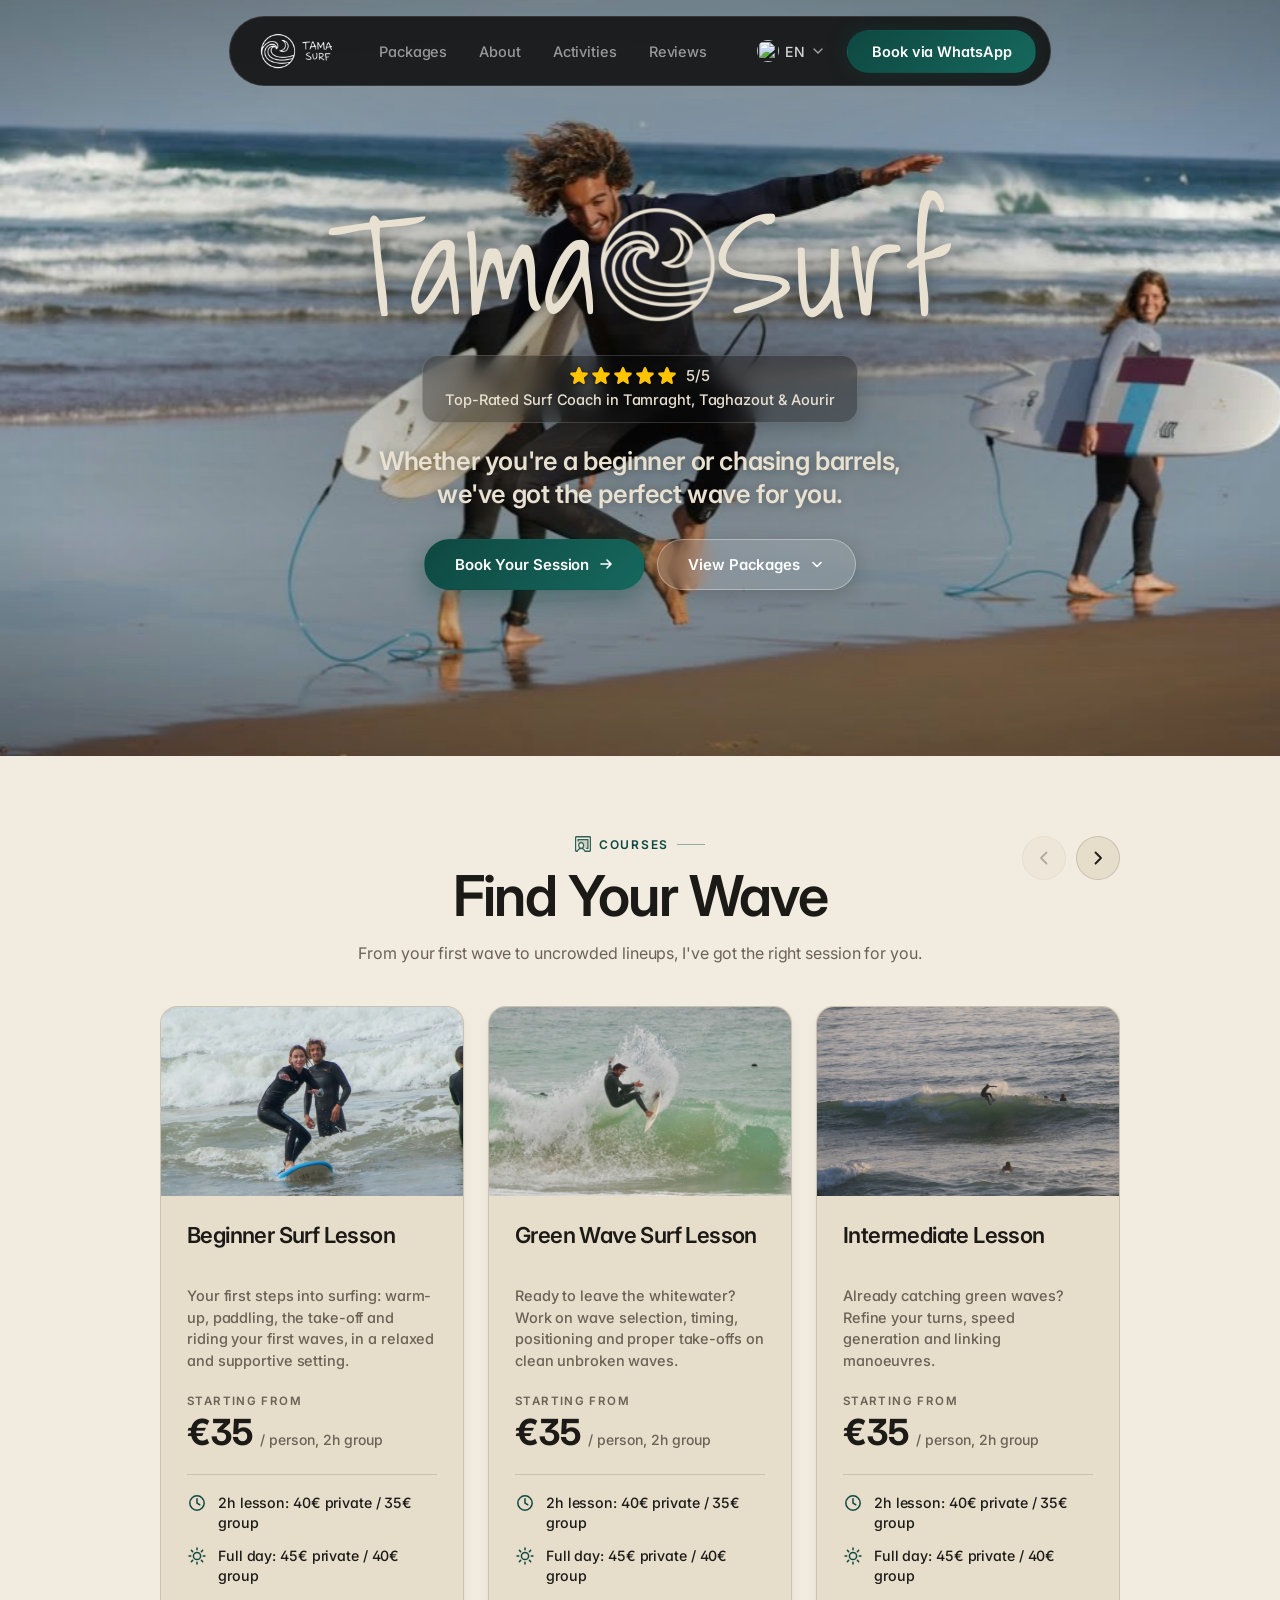
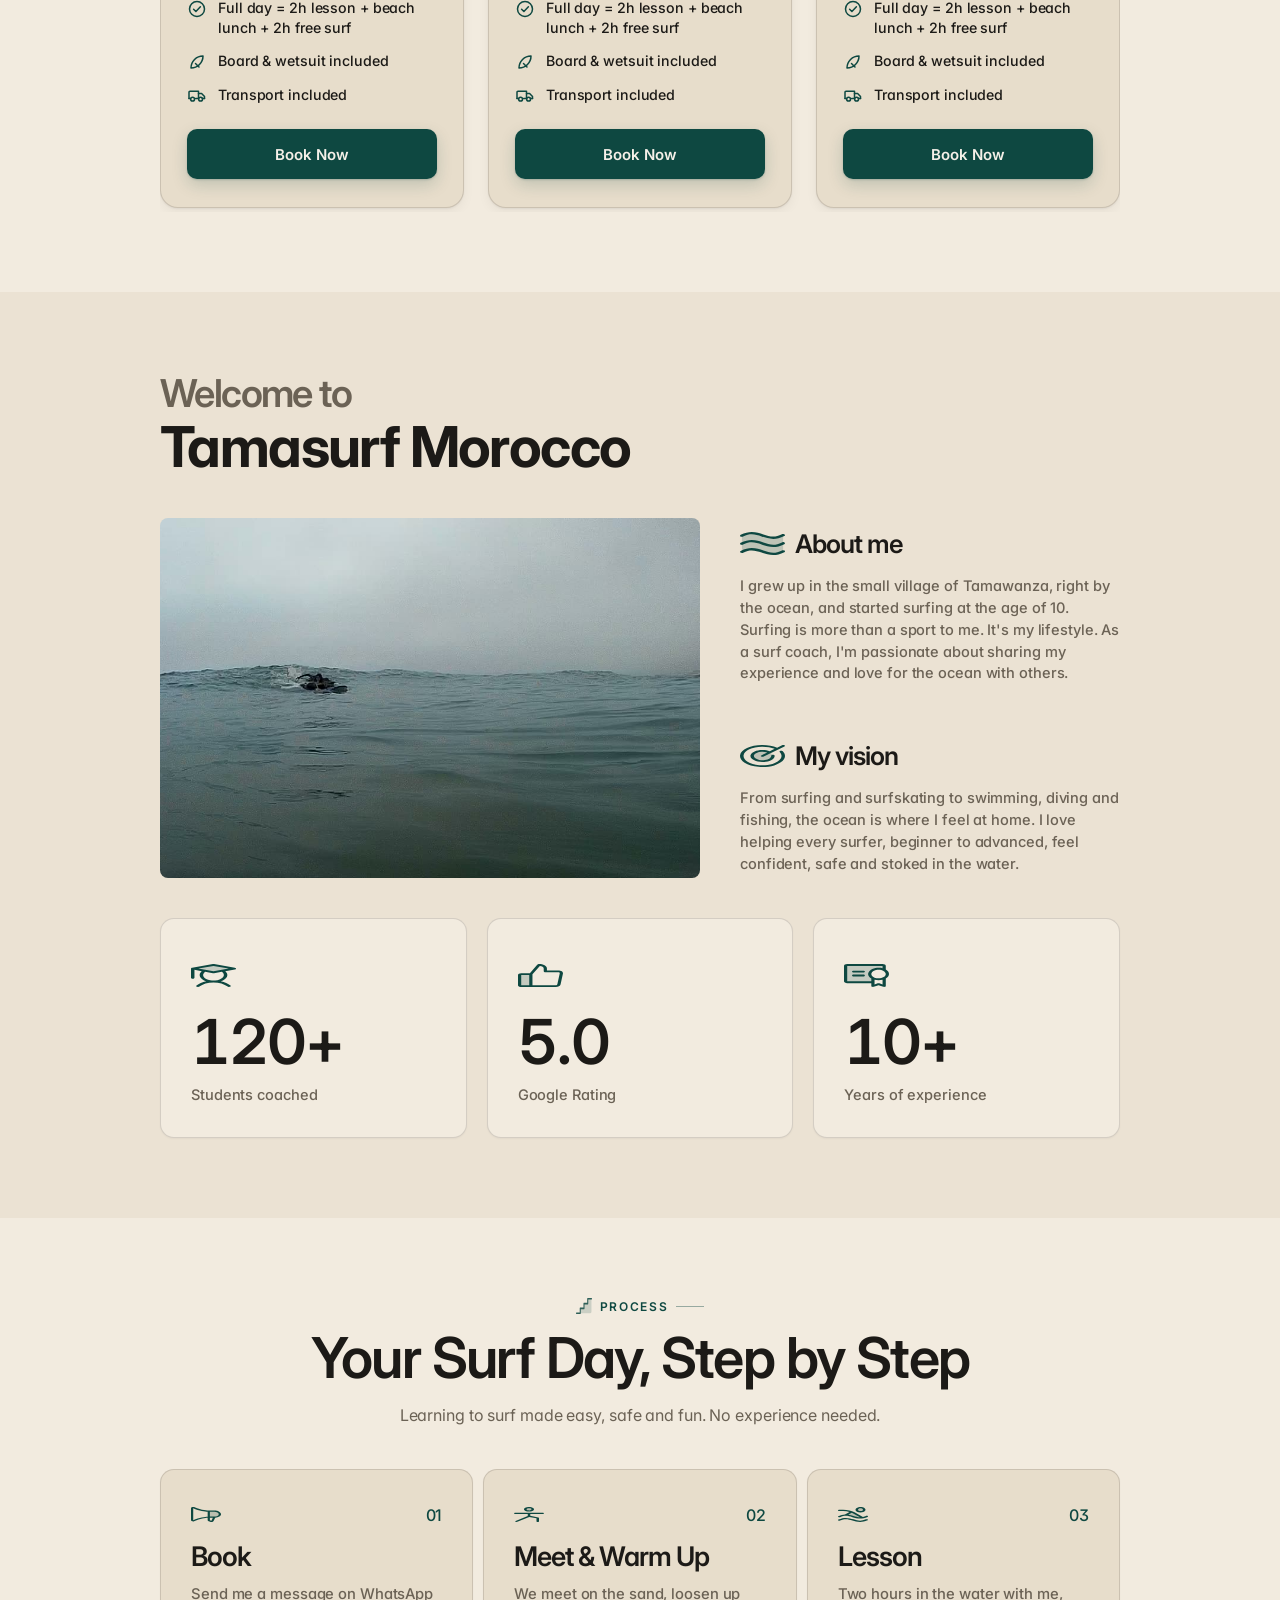
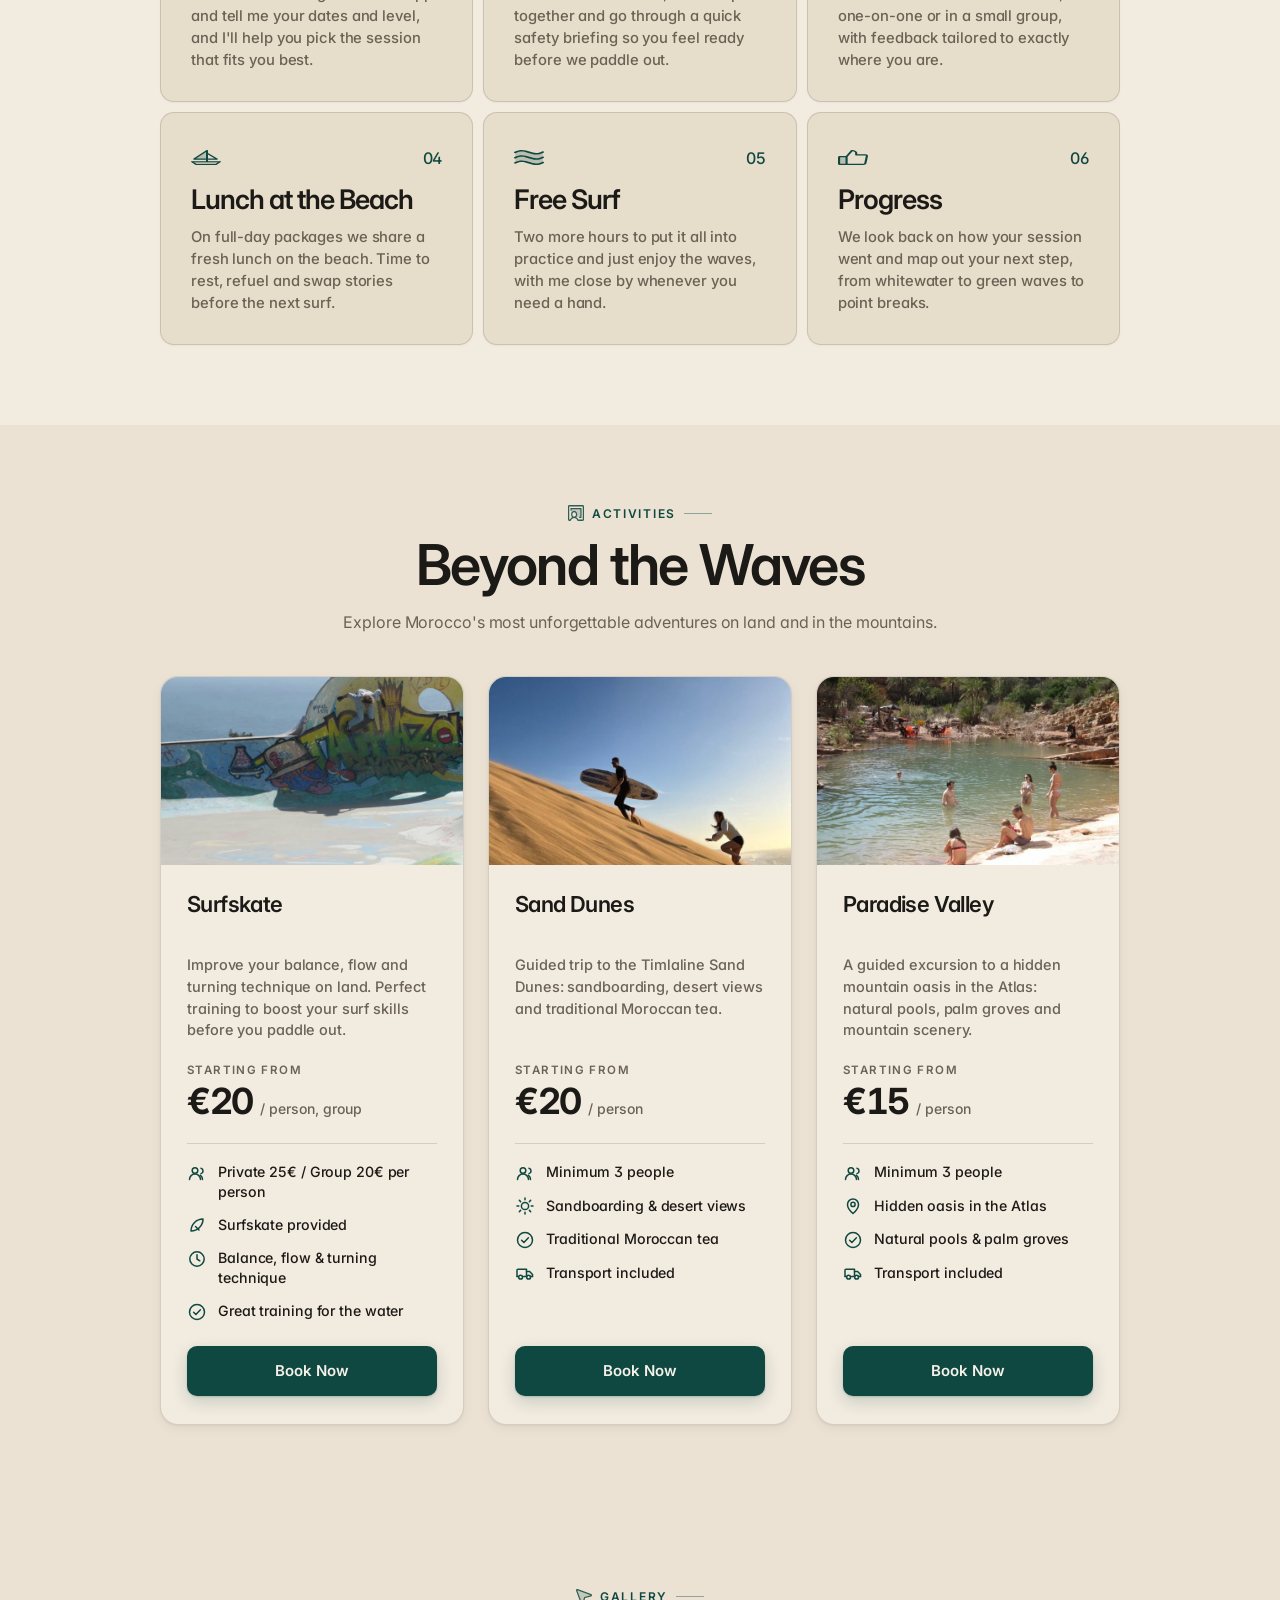
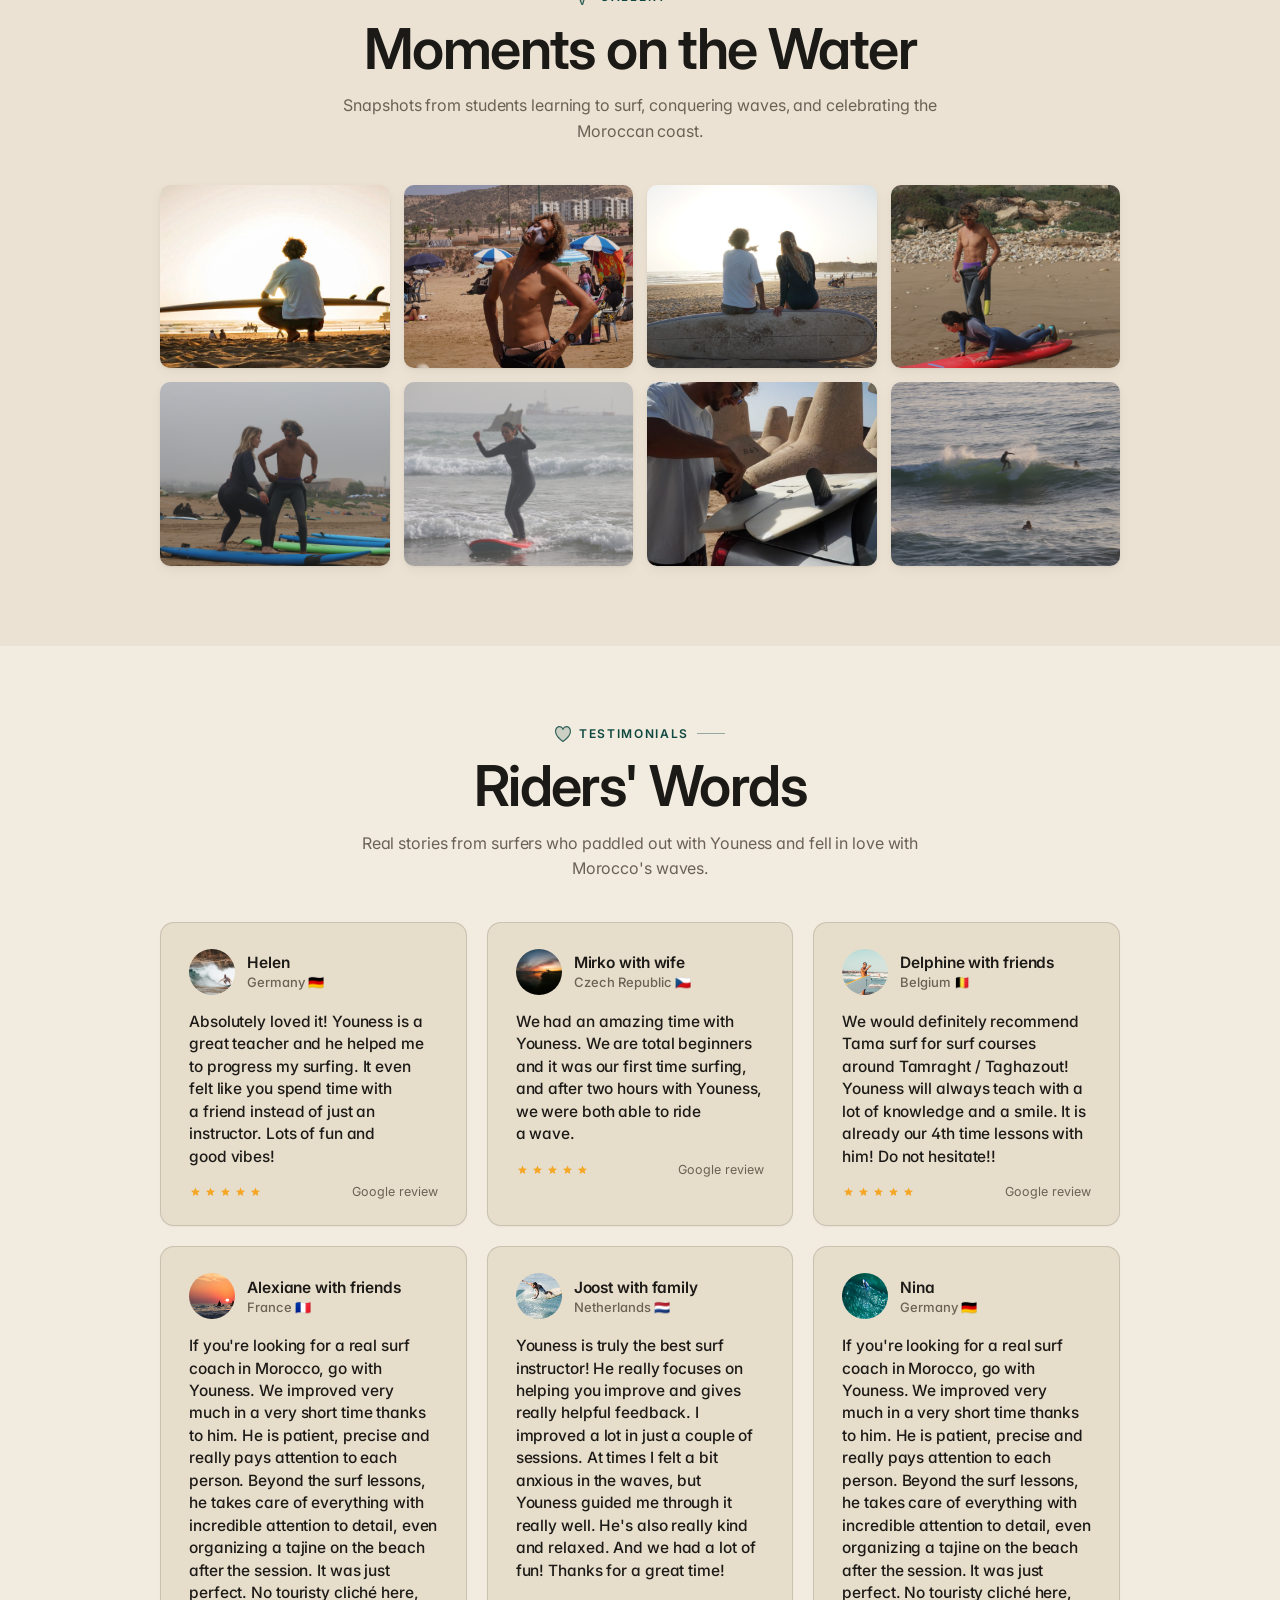
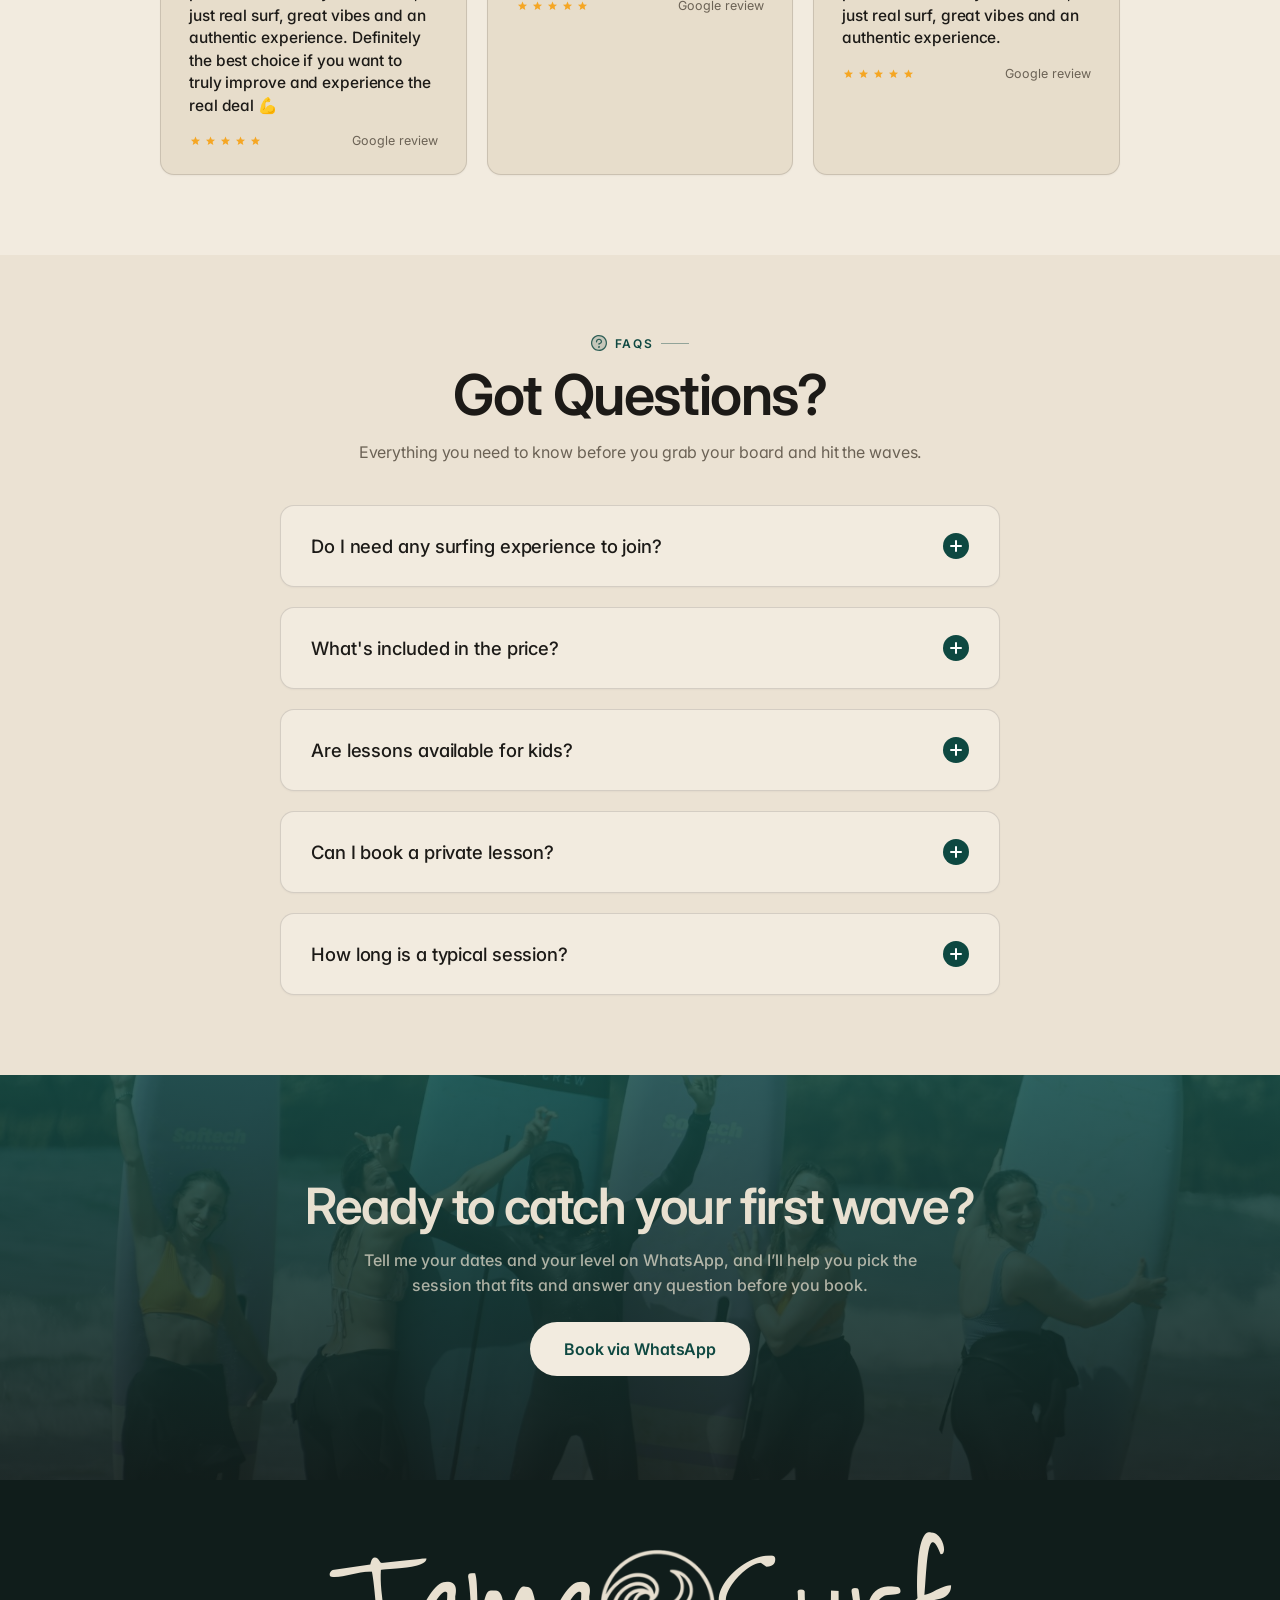
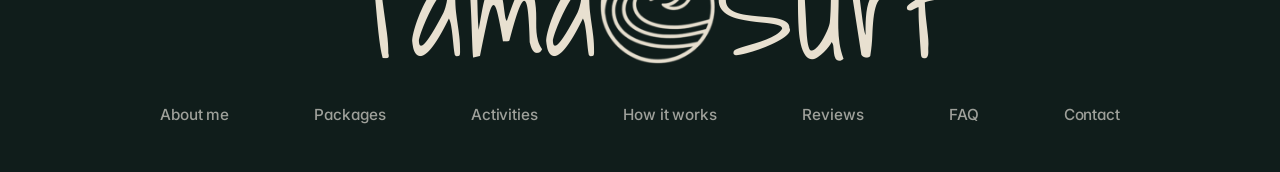
==== index.html @ 97357d62 "Update hero subtitle to cover all three surf spots Changed "Top-Rated Surf Coach in Tamraght" to "To" ====
<!DOCTYPE html>
<html lang="en">
<head>
  <meta charset="UTF-8" />
  <meta name="viewport" content="width=device-width, initial-scale=1.0" />

  <!-- ***** ACTION REQUIRED BEFORE LAUNCH *****
       Every "YOUR-DOMAIN-HERE.com" below (canonical, Open Graph, Twitter
       card, JSON-LD) is a placeholder. It previously pointed at
       tamasurfmorocco.com by mistake, taken from a reference site fetched
       early in this project for visual inspiration — that must never ship.
       Search this file for YOUR-DOMAIN-HERE and replace every instance with
       the real, live domain before this page goes public. ***** -->
  <title>Surf Lessons in Taghazout, Morocco for Beginners to Advanced | Tamasurf</title>
  <meta name="description" content="Surf lessons and coaching in Taghazout &amp; Tamraght with local coach Youness. Beginner, green wave and intermediate courses from 35&euro; with board, wetsuit and transport included. Rated 5/5." />
  <link rel="canonical" href="https://tamasurfmorocco.com/" />
  <meta name="robots" content="index, follow, max-image-preview:large" />
  <meta name="theme-color" content="#0e4841" />

  <!-- Social sharing -->
  <meta property="og:type" content="website" />
  <meta property="og:site_name" content="Tamasurf" />
  <meta property="og:locale" content="en" />
  <meta property="og:url" content="https://tamasurfmorocco.com/" />
  <meta property="og:title" content="Surf Lessons in Taghazout, Morocco | Tamasurf" />
  <meta property="og:description" content="Beginner, green wave and intermediate surf courses from 35&euro; with board, wetsuit and transport included. Rated 5/5 by surfers from around the world." />
  <meta property="og:image" content="https://tamasurfmorocco.com/assets/hero.jpg" />
  <meta property="og:image:alt" content="Surf coach and student running into the ocean at Taghazout" />
  <meta name="twitter:card" content="summary_large_image" />
  <meta name="twitter:title" content="Surf Lessons in Taghazout, Morocco | Tamasurf" />
  <meta name="twitter:description" content="Beginner to advanced surf coaching in Taghazout &amp; Tamraght. From 35&euro;, equipment and transport included." />
  <meta name="twitter:image" content="https://tamasurfmorocco.com/assets/hero.jpg" />

  <link rel="icon" href="assets/logo.png" />

  <!-- Inter for UI/body; Shadows Into Light is the Tama Surf brand face,
       taken from the existing tamasurfmorocco.com site. -->
  <link rel="preconnect" href="https://fonts.googleapis.com" />
  <link rel="preconnect" href="https://fonts.gstatic.com" crossorigin />
  <link href="https://fonts.googleapis.com/css2?family=Inter:wght@400;500;600;700;800&family=Shadows+Into+Light&display=swap" rel="stylesheet" />

  <link rel="stylesheet" href="style.css" />

  <!-- Structured data. NOTE: telephone/streetAddress deliberately omitted until the
       real business details are supplied. See the audit notes. -->
  <script type="application/ld+json">
  {
    "@context": "https://schema.org",
    "@graph": [
      {
        "@type": ["LocalBusiness", "SportsActivityLocation"],
        "@id": "https://tamasurfmorocco.com/#business",
        "name": "Tamasurf",
        "description": "Surf lessons and coaching in Taghazout and Tamraght, Morocco, for beginner to advanced surfers.",
        "url": "https://tamasurfmorocco.com/",
        "image": "https://tamasurfmorocco.com/assets/hero.jpg",
        "logo": "https://tamasurfmorocco.com/assets/logo.png",
        "priceRange": "15€-45€",
        "currenciesAccepted": "EUR, MAD",
        "areaServed": ["Taghazout", "Tamraght", "Agadir"],
        "address": {
          "@type": "PostalAddress",
          "addressLocality": "Taghazout",
          "addressRegion": "Souss-Massa",
          "addressCountry": "MA"
        },
        "aggregateRating": {
          "@type": "AggregateRating",
          "ratingValue": "5",
          "bestRating": "5",
          "reviewCount": "6"
        },
        "makesOffer": [
          { "@type": "Offer", "name": "Beginner Surf Lesson",   "price": "35", "priceCurrency": "EUR", "description": "2-hour group lesson. Private 40€. Full day 45€ private / 40€ group." },
          { "@type": "Offer", "name": "Green Wave Surf Lesson", "price": "35", "priceCurrency": "EUR", "description": "2-hour group lesson on unbroken green waves." },
          { "@type": "Offer", "name": "Intermediate Lesson",    "price": "35", "priceCurrency": "EUR", "description": "2-hour group lesson refining turns and flow." },
          { "@type": "Offer", "name": "Surf Guiding",           "price": "35", "priceCurrency": "EUR", "description": "Daily guiding to the best spot, transport included." },
          { "@type": "Offer", "name": "Surfskate",              "price": "20", "priceCurrency": "EUR", "description": "Group surfskate session, private 25€." },
          { "@type": "Offer", "name": "Timlaline Sand Dunes",   "price": "20", "priceCurrency": "EUR", "description": "Guided sandboarding trip, minimum 3 people." },
          { "@type": "Offer", "name": "Paradise Valley",        "price": "15", "priceCurrency": "EUR", "description": "Guided excursion to the Atlas mountain oasis, minimum 3 people." }
        ]
      },
      {
        "@type": "FAQPage",
        "@id": "https://tamasurfmorocco.com/#faq",
        "mainEntity": [
          { "@type": "Question", "name": "Do I need any surfing experience to join?", "acceptedAnswer": { "@type": "Answer", "text": "Not at all. Our beginner courses start from zero. We cover everything from safety and paddling to catching your first waves. All levels are welcome." } },
          { "@type": "Question", "name": "What's included in the price?", "acceptedAnswer": { "@type": "Answer", "text": "Every session includes your board, wetsuit, and expert coaching. Group sessions also include transport to the best spot of the day." } },
          { "@type": "Question", "name": "Are lessons available for kids?", "acceptedAnswer": { "@type": "Answer", "text": "Yes. We offer dedicated kids' and teens' sessions with smaller groups, softer boards and extra supervision in safe, gentle conditions." } },
          { "@type": "Question", "name": "Can I book a private lesson?", "acceptedAnswer": { "@type": "Answer", "text": "Absolutely. Private lessons give you one-on-one coaching tailored to your goals and pace. Just message us on WhatsApp to arrange a time." } },
          { "@type": "Question", "name": "How long is a typical session?", "acceptedAnswer": { "@type": "Answer", "text": "A standard session runs about 2 hours in the water, plus warm-up and a safety briefing. Full-day packages include a lunch break on the beach." } }
        ]
      }
    ]
  }
  </script>

</head>
<body>

  <!-- ====================== NAV ====================== -->
  <header class="nav" id="nav">
    <div class="nav__inner">
      <a href="#" class="nav__brand" aria-label="Tamasurf home">
        <img src="assets/logo.png" alt="Tamasurf" class="nav__logo" width="260" height="146" />
      </a>

      <nav class="nav__links" aria-label="Primary">
        <a href="#courses"      class="nav__link" data-i18n="nav_packages">Packages</a>
        <a href="#about"        class="nav__link" data-i18n="nav_about">About</a>
        <a href="#activities"   class="nav__link" data-i18n="nav_activities">Activities</a>
        <a href="#testimonials" class="nav__link" data-i18n="nav_reviews">Reviews</a>
      </nav>

      <div class="nav__right">
        <!-- Language Switcher -->
        <div class="lang-switcher" id="langSwitcher">
          <button class="lang-btn" type="button" aria-haspopup="listbox" aria-expanded="false">
            <span class="lang-flag"><img id="activeFlagImg" src="https://flagcdn.com/w40/gb.png" alt="" width="40" height="30" class="flag-img" /></span>
            <span class="lang-code" id="activeLangCode">EN</span>
            <span class="lang-chevron">
              <svg width="14" height="14" viewBox="0 0 14 14" fill="none"><path d="M3 5l4 4 4-4" stroke="currentColor" stroke-width="1.4" stroke-linecap="round"/></svg>
            </span>
          </button>
          <div class="lang-dropdown" role="listbox">
            <div class="lang-option active" data-lang="en" data-flag="gb" data-code="EN" role="option">
              <span class="lang-opt-flag"><img src="https://flagcdn.com/w40/gb.png" alt="" width="40" height="30" loading="lazy" class="flag-img" /></span>
              <span class="lang-opt-code">English</span>
            </div>
            <div class="lang-divider"></div>
            <div class="lang-option" data-lang="fr" data-flag="fr" data-code="FR" role="option">
              <span class="lang-opt-flag"><img src="https://flagcdn.com/w40/fr.png" alt="" width="40" height="30" loading="lazy" class="flag-img" /></span>
              <span class="lang-opt-code">Français</span>
            </div>
            <div class="lang-divider"></div>
            <div class="lang-option" data-lang="es" data-flag="es" data-code="ES" role="option">
              <span class="lang-opt-flag"><img src="https://flagcdn.com/w40/es.png" alt="" width="40" height="30" loading="lazy" class="flag-img" /></span>
              <span class="lang-opt-code">Español</span>
            </div>
            <div class="lang-divider"></div>
            <div class="lang-option" data-lang="de" data-flag="de" data-code="DE" role="option">
              <span class="lang-opt-flag"><img src="https://flagcdn.com/w40/de.png" alt="" width="40" height="30" loading="lazy" class="flag-img" /></span>
              <span class="lang-opt-code">Deutsch</span>
            </div>
          </div>
        </div>

        <!-- Hamburger (mobile only) -->
        <button class="hamburger-btn" id="hamburgerBtn" aria-label="Open menu" aria-expanded="false">
          <span class="hamburger-bar"></span>
          <span class="hamburger-bar"></span>
          <span class="hamburger-bar"></span>
        </button>

        <a href="https://wa.me/212653021167" class="nav__cta" target="_blank" rel="noopener"
           data-i18n="nav_book">
          Book via WhatsApp
        </a>
      </div>
    </div>
  </header>

  <!-- Mobile menu -->
  <div class="mobile-menu-overlay" id="mobileMenuOverlay"></div>
  <div class="mobile-menu" id="mobileMenu" role="dialog" aria-label="Navigation">
    <div class="mobile-menu__top">
      <img src="assets/logo.png" alt="Tamasurf" class="mobile-menu__logo" width="260" height="146" />
      <button class="mobile-menu__close" id="mobileMenuClose" aria-label="Close menu">&#x2715;</button>
    </div>
    <nav class="mobile-menu__links" aria-label="Mobile">
      <a href="#courses"    class="mobile-menu__link" data-i18n="nav_packages">Packages</a>
      <a href="#about"      class="mobile-menu__link" data-i18n="nav_about">About</a>
      <a href="#activities" class="mobile-menu__link" data-i18n="nav_activities">Activities</a>
      <a href="#testimonials" class="mobile-menu__link" data-i18n="nav_reviews">Reviews</a>
    </nav>
    <a href="https://wa.me/212653021167" class="mobile-menu__cta" target="_blank" rel="noopener"
       data-i18n="nav_book">Book via WhatsApp</a>
  </div>

  <main>

  <!-- ====================== HERO ====================== -->
  <section class="hero" id="hero">
    <div class="hero__bg" aria-hidden="true">
      <img src="assets/hero.jpg" alt="Surf coach Youness running into the Atlantic with a student at Taghazout" class="hero__img" fetchpriority="high" width="1024" height="577" />
    </div>

    <div class="hero__content">
      <h1 class="hero__title">
        <span class="hero__word">Tama</span>
        <span class="hero__wave" aria-hidden="true"></span>
        <span class="hero__word">Surf</span>
        <span class="sr-only" data-i18n="hero_sr">: Surf Lessons &amp; Coaching in Taghazout, Morocco</span>
      </h1>

      <div class="hero__badge">
        <div class="hero__reviews">
          <div class="hero__stars" aria-label="Rated 5 out of 5">
            <span class="star"></span><span class="star"></span><span class="star"></span><span class="star"></span><span class="star"></span>
          </div>
          <span class="hero__rating">5/5</span>
        </div>
        <p class="hero__sub" data-i18n="hero_sub">Top-Rated Surf Coach in Tamraght, Taghazout &amp; Aourir</p>
      </div>

      <div class="hero__body">
        <p class="hero__tagline">
          <span data-i18n="hero_tagline_1">Whether you're a beginner or chasing barrels,</span><br />
          <span data-i18n="hero_tagline_2">we've got the perfect wave for you.</span>
        </p>

        <div class="hero__actions">
          <a href="https://wa.me/212653021167" class="hero__cta" target="_blank" rel="noopener"
             data-i18n="hero_cta_book">
            <span>Book Your Session</span>
            <svg width="16" height="16" viewBox="0 0 16 16" fill="none" aria-hidden="true">
              <path d="M3 8h9M9 4l4 4-4 4" stroke="currentColor" stroke-width="1.6" stroke-linecap="round" stroke-linejoin="round"/>
            </svg>
          </a>
          <a href="#courses" class="hero__cta hero__cta--ghost"
             data-i18n="hero_cta_packages">
            <span>View Packages</span>
            <svg width="16" height="16" viewBox="0 0 16 16" fill="none" aria-hidden="true">
              <path d="M4 6.5 8 10.5l4-4" stroke="currentColor" stroke-width="1.6" stroke-linecap="round" stroke-linejoin="round"/>
            </svg>
          </a>
        </div>
      </div>
    </div>

  </section>

  <!-- ====================== COURSES ====================== -->
  <section class="courses" id="courses">
    <div class="courses__inner">
      <div class="section-head">
        <span class="eyebrow"><img src="assets/ic-courses.svg" alt="" /><span data-i18n="courses_eyebrow">Courses</span></span>
        <h2 class="section-title" data-i18n="courses_title">Find Your Wave</h2>
        <p class="section-sub" data-i18n="courses_sub">From your first wave to uncrowded lineups, I've got the right session for you.</p>
      </div>

      <div class="pkg__carousel">
        <div class="pkg__nav">
          <button class="pkg__arrow" type="button" data-pkg-prev aria-label="Previous packages" aria-controls="pkgTrack"><svg viewBox="0 0 20 20" fill="none" stroke="currentColor" stroke-width="1.8" stroke-linecap="round" stroke-linejoin="round" aria-hidden="true"><path d="M12.5 4.5 7 10l5.5 5.5"/></svg></button>
          <button class="pkg__arrow" type="button" data-pkg-next aria-label="Next packages" aria-controls="pkgTrack"><svg viewBox="0 0 20 20" fill="none" stroke="currentColor" stroke-width="1.8" stroke-linecap="round" stroke-linejoin="round" aria-hidden="true"><path d="M7.5 4.5 13 10l-5.5 5.5"/></svg></button>
        </div>
        <div class="pkg__track" id="pkgTrack" data-pkg-track tabindex="0" role="group" aria-label="Surf packages">
        <article class="pkg">
          <div class="pkg__media"><img src="assets/course-1.jpg" alt="Beginner surf lesson in Taghazout" loading="lazy" width="800" height="910" /></div>
          <div class="pkg__body">
            <h3 class="pkg__title" data-i18n="pkg1_title">Beginner Surf Lesson</h3>
            <p class="pkg__desc" data-i18n="pkg1_desc">Your first steps into surfing: warm-up, paddling, the take-off and riding your first waves, in a relaxed and supportive setting.</p>
            <p class="pkg__from" data-i18n="lbl_from">Starting from</p>
            <p class="pkg__price"><span class="pkg__amount">&euro;35</span><span class="pkg__unit" data-i18n="unit_person_2h_group">/ person, 2h group</span></p>
            <ul class="pkg__feats">
            <li class="pkg__feat"><svg class="pkg__ico" viewBox="0 0 20 20" fill="none" stroke="currentColor" stroke-width="1.5" stroke-linecap="round" stroke-linejoin="round" aria-hidden="true"><circle cx="10" cy="10" r="7.2"/><path d="M10 5.8V10l2.8 1.8"/></svg><span data-i18n="feat_2h_lesson">2h lesson: 40&euro; private / 35&euro; group</span></li>
            <li class="pkg__feat"><svg class="pkg__ico" viewBox="0 0 20 20" fill="none" stroke="currentColor" stroke-width="1.5" stroke-linecap="round" stroke-linejoin="round" aria-hidden="true"><circle cx="10" cy="10" r="3.6"/><path d="M10 2v1.8M10 16.2V18M2 10h1.8M16.2 10H18M4.3 4.3l1.3 1.3M14.4 14.4l1.3 1.3M15.7 4.3l-1.3 1.3M5.6 14.4l-1.3 1.3"/></svg><span data-i18n="feat_full_day">Full day: 45&euro; private / 40&euro; group</span></li>
            <li class="pkg__feat"><svg class="pkg__ico" viewBox="0 0 20 20" fill="none" stroke="currentColor" stroke-width="1.5" stroke-linecap="round" stroke-linejoin="round" aria-hidden="true"><circle cx="10" cy="10" r="7.5"/><path d="m6.6 10.2 2.3 2.3 4.5-4.7"/></svg><span data-i18n="feat_full_day_breakdown">Full day = 2h lesson + beach lunch + 2h free surf</span></li>
            <li class="pkg__feat"><svg class="pkg__ico" viewBox="0 0 20 20" fill="none" stroke="currentColor" stroke-width="1.5" stroke-linecap="round" stroke-linejoin="round" aria-hidden="true"><path d="M4 16c0-6.6 5.4-12 12-12 0 6.6-5.4 12-12 12Z"/><path d="M8.5 11.5 12 15"/></svg><span data-i18n="feat_board_wetsuit">Board &amp; wetsuit included</span></li>
            <li class="pkg__feat"><svg class="pkg__ico" viewBox="0 0 20 20" fill="none" stroke="currentColor" stroke-width="1.5" stroke-linecap="round" stroke-linejoin="round" aria-hidden="true"><path d="M2 13.5V7.2a1 1 0 0 1 1-1h8.5v7.3"/><path d="M11.5 8.4h3.1l2.9 3v2.1"/><path d="M2 13.5h1.4M8.6 13.5h2.6M15.4 13.5h2.1"/><circle cx="5.6" cy="14.2" r="1.9"/><circle cx="13.6" cy="14.2" r="1.9"/></svg><span data-i18n="feat_transport">Transport included</span></li>
            </ul>
            <a href="https://wa.me/212653021167" class="pkg__cta" target="_blank" rel="noopener" data-i18n="btn_book_now">Book Now</a>
          </div>
        </article>

        <article class="pkg">
          <div class="pkg__media"><img src="assets/course-2.jpg" alt="Surfer riding a green wave" loading="lazy" width="900" height="600" /></div>
          <div class="pkg__body">
            <h3 class="pkg__title" data-i18n="pkg2_title">Green Wave Surf Lesson</h3>
            <p class="pkg__desc" data-i18n="pkg2_desc">Ready to leave the whitewater? Work on wave selection, timing, positioning and proper take-offs on clean unbroken waves.</p>
            <p class="pkg__from" data-i18n="lbl_from">Starting from</p>
            <p class="pkg__price"><span class="pkg__amount">&euro;35</span><span class="pkg__unit" data-i18n="unit_person_2h_group">/ person, 2h group</span></p>
            <ul class="pkg__feats">
            <li class="pkg__feat"><svg class="pkg__ico" viewBox="0 0 20 20" fill="none" stroke="currentColor" stroke-width="1.5" stroke-linecap="round" stroke-linejoin="round" aria-hidden="true"><circle cx="10" cy="10" r="7.2"/><path d="M10 5.8V10l2.8 1.8"/></svg><span data-i18n="feat_2h_lesson">2h lesson: 40&euro; private / 35&euro; group</span></li>
            <li class="pkg__feat"><svg class="pkg__ico" viewBox="0 0 20 20" fill="none" stroke="currentColor" stroke-width="1.5" stroke-linecap="round" stroke-linejoin="round" aria-hidden="true"><circle cx="10" cy="10" r="3.6"/><path d="M10 2v1.8M10 16.2V18M2 10h1.8M16.2 10H18M4.3 4.3l1.3 1.3M14.4 14.4l1.3 1.3M15.7 4.3l-1.3 1.3M5.6 14.4l-1.3 1.3"/></svg><span data-i18n="feat_full_day">Full day: 45&euro; private / 40&euro; group</span></li>
            <li class="pkg__feat"><svg class="pkg__ico" viewBox="0 0 20 20" fill="none" stroke="currentColor" stroke-width="1.5" stroke-linecap="round" stroke-linejoin="round" aria-hidden="true"><circle cx="10" cy="10" r="7.5"/><path d="m6.6 10.2 2.3 2.3 4.5-4.7"/></svg><span data-i18n="feat_full_day_breakdown">Full day = 2h lesson + beach lunch + 2h free surf</span></li>
            <li class="pkg__feat"><svg class="pkg__ico" viewBox="0 0 20 20" fill="none" stroke="currentColor" stroke-width="1.5" stroke-linecap="round" stroke-linejoin="round" aria-hidden="true"><path d="M4 16c0-6.6 5.4-12 12-12 0 6.6-5.4 12-12 12Z"/><path d="M8.5 11.5 12 15"/></svg><span data-i18n="feat_board_wetsuit">Board &amp; wetsuit included</span></li>
            <li class="pkg__feat"><svg class="pkg__ico" viewBox="0 0 20 20" fill="none" stroke="currentColor" stroke-width="1.5" stroke-linecap="round" stroke-linejoin="round" aria-hidden="true"><path d="M2 13.5V7.2a1 1 0 0 1 1-1h8.5v7.3"/><path d="M11.5 8.4h3.1l2.9 3v2.1"/><path d="M2 13.5h1.4M8.6 13.5h2.6M15.4 13.5h2.1"/><circle cx="5.6" cy="14.2" r="1.9"/><circle cx="13.6" cy="14.2" r="1.9"/></svg><span data-i18n="feat_transport">Transport included</span></li>
            </ul>
            <a href="https://wa.me/212653021167" class="pkg__cta" target="_blank" rel="noopener" data-i18n="btn_book_now">Book Now</a>
          </div>
        </article>

        <article class="pkg">
          <div class="pkg__media"><img src="assets/course-3.jpg" alt="Intermediate surfer with a board" loading="lazy" width="900" height="600" /></div>
          <div class="pkg__body">
            <h3 class="pkg__title" data-i18n="pkg3_title">Intermediate Lesson</h3>
            <p class="pkg__desc" data-i18n="pkg3_desc">Already catching green waves? Refine your turns, speed generation and linking manoeuvres.</p>
            <p class="pkg__from" data-i18n="lbl_from">Starting from</p>
            <p class="pkg__price"><span class="pkg__amount">&euro;35</span><span class="pkg__unit" data-i18n="unit_person_2h_group">/ person, 2h group</span></p>
            <ul class="pkg__feats">
            <li class="pkg__feat"><svg class="pkg__ico" viewBox="0 0 20 20" fill="none" stroke="currentColor" stroke-width="1.5" stroke-linecap="round" stroke-linejoin="round" aria-hidden="true"><circle cx="10" cy="10" r="7.2"/><path d="M10 5.8V10l2.8 1.8"/></svg><span data-i18n="feat_2h_lesson">2h lesson: 40&euro; private / 35&euro; group</span></li>
            <li class="pkg__feat"><svg class="pkg__ico" viewBox="0 0 20 20" fill="none" stroke="currentColor" stroke-width="1.5" stroke-linecap="round" stroke-linejoin="round" aria-hidden="true"><circle cx="10" cy="10" r="3.6"/><path d="M10 2v1.8M10 16.2V18M2 10h1.8M16.2 10H18M4.3 4.3l1.3 1.3M14.4 14.4l1.3 1.3M15.7 4.3l-1.3 1.3M5.6 14.4l-1.3 1.3"/></svg><span data-i18n="feat_full_day">Full day: 45&euro; private / 40&euro; group</span></li>
            <li class="pkg__feat"><svg class="pkg__ico" viewBox="0 0 20 20" fill="none" stroke="currentColor" stroke-width="1.5" stroke-linecap="round" stroke-linejoin="round" aria-hidden="true"><circle cx="10" cy="10" r="7.5"/><path d="m6.6 10.2 2.3 2.3 4.5-4.7"/></svg><span data-i18n="feat_full_day_breakdown">Full day = 2h lesson + beach lunch + 2h free surf</span></li>
            <li class="pkg__feat"><svg class="pkg__ico" viewBox="0 0 20 20" fill="none" stroke="currentColor" stroke-width="1.5" stroke-linecap="round" stroke-linejoin="round" aria-hidden="true"><path d="M4 16c0-6.6 5.4-12 12-12 0 6.6-5.4 12-12 12Z"/><path d="M8.5 11.5 12 15"/></svg><span data-i18n="feat_board_wetsuit">Board &amp; wetsuit included</span></li>
            <li class="pkg__feat"><svg class="pkg__ico" viewBox="0 0 20 20" fill="none" stroke="currentColor" stroke-width="1.5" stroke-linecap="round" stroke-linejoin="round" aria-hidden="true"><path d="M2 13.5V7.2a1 1 0 0 1 1-1h8.5v7.3"/><path d="M11.5 8.4h3.1l2.9 3v2.1"/><path d="M2 13.5h1.4M8.6 13.5h2.6M15.4 13.5h2.1"/><circle cx="5.6" cy="14.2" r="1.9"/><circle cx="13.6" cy="14.2" r="1.9"/></svg><span data-i18n="feat_transport">Transport included</span></li>
            </ul>
            <a href="https://wa.me/212653021167" class="pkg__cta" target="_blank" rel="noopener" data-i18n="btn_book_now">Book Now</a>
          </div>
        </article>

        <article class="pkg">
          <div class="pkg__media"><img src="assets/course-4.jpg" alt="Surfers walking to the water" loading="lazy" width="800" height="534" /></div>
          <div class="pkg__body">
            <h3 class="pkg__title" data-i18n="pkg4_title">Surf Guiding</h3>
            <p class="pkg__desc" data-i18n="pkg4_desc">Daily guiding to the best spot based on swell, wind, tides and your level. Uncrowded lineups.</p>
            <p class="pkg__from" data-i18n="lbl_from">Starting from</p>
            <p class="pkg__price"><span class="pkg__amount">&euro;35</span><span class="pkg__unit" data-i18n="unit_person_per_day">/ person, per day</span></p>
            <ul class="pkg__feats">
            <li class="pkg__feat"><svg class="pkg__ico" viewBox="0 0 20 20" fill="none" stroke="currentColor" stroke-width="1.5" stroke-linecap="round" stroke-linejoin="round" aria-hidden="true"><path d="M10 17.5s5.5-4.6 5.5-9a5.5 5.5 0 0 0-11 0c0 4.4 5.5 9 5.5 9Z"/><circle cx="10" cy="8.4" r="2.1"/></svg><span data-i18n="feat_best_spot">Best spot of the day, chosen daily</span></li>
            <li class="pkg__feat"><svg class="pkg__ico" viewBox="0 0 20 20" fill="none" stroke="currentColor" stroke-width="1.5" stroke-linecap="round" stroke-linejoin="round" aria-hidden="true"><circle cx="8" cy="7.5" r="2.8"/><path d="M2.5 16.5a5.5 5.5 0 0 1 11 0"/><path d="M14 5.2a2.8 2.8 0 0 1 0 5.4M15.5 16.5a5.4 5.4 0 0 0-2-4.2"/></svg><span data-i18n="feat_small_groups">Small groups, all levels welcome</span></li>
            <li class="pkg__feat"><svg class="pkg__ico" viewBox="0 0 20 20" fill="none" stroke="currentColor" stroke-width="1.5" stroke-linecap="round" stroke-linejoin="round" aria-hidden="true"><circle cx="10" cy="10" r="7.5"/><path d="m6.6 10.2 2.3 2.3 4.5-4.7"/></svg><span data-i18n="feat_local_knowledge">Local knowledge &amp; surf etiquette</span></li>
            <li class="pkg__feat"><svg class="pkg__ico" viewBox="0 0 20 20" fill="none" stroke="currentColor" stroke-width="1.5" stroke-linecap="round" stroke-linejoin="round" aria-hidden="true"><path d="M4 16c0-6.6 5.4-12 12-12 0 6.6-5.4 12-12 12Z"/><path d="M8.5 11.5 12 15"/></svg><span data-i18n="feat_equipment_request">Equipment available on request</span></li>
            <li class="pkg__feat"><svg class="pkg__ico" viewBox="0 0 20 20" fill="none" stroke="currentColor" stroke-width="1.5" stroke-linecap="round" stroke-linejoin="round" aria-hidden="true"><path d="M2 13.5V7.2a1 1 0 0 1 1-1h8.5v7.3"/><path d="M11.5 8.4h3.1l2.9 3v2.1"/><path d="M2 13.5h1.4M8.6 13.5h2.6M15.4 13.5h2.1"/><circle cx="5.6" cy="14.2" r="1.9"/><circle cx="13.6" cy="14.2" r="1.9"/></svg><span data-i18n="feat_transport">Transport included</span></li>
            </ul>
            <a href="https://wa.me/212653021167" class="pkg__cta" target="_blank" rel="noopener" data-i18n="btn_book_now">Book Now</a>
          </div>
        </article>
        </div>
      </div>
    </div>
  </section>

  <!-- HIDDEN (image breaker, photo reused as the closing CTA background)
  <section class="breaker">
    <img src="assets/12.jpeg" alt="Surf students celebrating on the beach in Taghazout" class="breaker__img" loading="lazy" width="2048" height="1365" />
  </section>
  -->

  <!-- ====================== ABOUT ====================== -->
  <section class="about section--alt" id="about">
    <div class="about__inner">
      <h2 class="about__title">
        <span class="about__title-top" data-i18n="about_welcome_top">Welcome to</span>
        <span class="about__title-bottom">Tamasurf Morocco</span>
      </h2>

      <div class="about__main">
        <div class="about__media">
          <video src="assets/about-video.mp4" poster="assets/about-video-poster.jpg"
                 autoplay muted loop playsinline preload="metadata" aria-hidden="true"></video>
        </div>

        <div class="about__content">
          <div class="about__block">
            <div class="about__head">
              <img class="about__icon" src="assets/ic-about.svg" alt="" />
              <h3 class="about__heading" data-i18n="about_us_heading">About me</h3>
            </div>
            <p class="about__text" data-i18n="about_us_text">I grew up in the small village of Tamawanza, right by the ocean, and started surfing at the age of 10. Surfing is more than a sport to me. It's my lifestyle. As a surf coach, I'm passionate about sharing my experience and love for the ocean with others.</p>
          </div>

          <div class="about__block">
            <div class="about__head">
              <img class="about__icon" src="assets/ic-mission.svg" alt="" />
              <h3 class="about__heading" data-i18n="mission_heading">My vision</h3>
            </div>
            <p class="about__text" data-i18n="mission_text">From surfing and surfskating to swimming, diving and fishing, the ocean is where I feel at home. I love helping every surfer, beginner to advanced, feel confident, safe and stoked in the water.</p>
          </div>
        </div>
      </div>

      <div class="about__stats">
        <div class="stat">
          <img class="stat__icon" src="assets/ic-students.svg" alt="" />
          <p class="stat__num">120+</p>
          <p class="stat__label" data-i18n="stat_students">Students coached</p>
        </div>
        <div class="stat">
          <img class="stat__icon" src="assets/ic-rating.svg" alt="" />
          <p class="stat__num">5.0</p>
          <p class="stat__label" data-i18n="stat_rating">Google Rating</p>
        </div>
        <div class="stat">
          <img class="stat__icon" src="assets/ic-years.svg" alt="" />
          <p class="stat__num">10+</p>
          <p class="stat__label" data-i18n="stat_years">Years of experience</p>
       </div>
    </div>
  </section>

  <!-- ====================== PROCESS (Why Us) ====================== -->
  <section class="process" id="why">
    <div class="process__inner">
      <div class="section-head">
        <span class="eyebrow"><img src="assets/ic-process.svg" alt="" /><span data-i18n="process_eyebrow">Process</span></span>
        <h2 class="section-title" data-i18n="process_title">Your Surf Day, Step by Step</h2>
        <p class="section-sub" data-i18n="process_sub">Learning to surf made easy, safe and fun. No experience needed.</p>
      </div>

      <div class="process__grid">
        <article class="pcard">
          <div class="pcard__top"><img class="pcard__icon" src="assets/p1.svg" alt="" /><span class="pcard__num">01</span></div>
          <h3 class="pcard__title" data-i18n="p1_title">Book</h3>
          <p class="pcard__text" data-i18n="p1_text">Send me a message on WhatsApp and tell me your dates and level, and I'll help you pick the session that fits you best.</p>
        </article>
        <article class="pcard">
          <div class="pcard__top"><img class="pcard__icon" src="assets/p2.svg" alt="" /><span class="pcard__num">02</span></div>
          <h3 class="pcard__title" data-i18n="p2_title">Meet &amp; Warm Up</h3>
          <p class="pcard__text" data-i18n="p2_text">We meet on the sand, loosen up together and go through a quick safety briefing so you feel ready before we paddle out.</p>
        </article>
        <article class="pcard">
          <div class="pcard__top"><img class="pcard__icon" src="assets/p3.svg" alt="" /><span class="pcard__num">03</span></div>
          <h3 class="pcard__title" data-i18n="p3_title">Lesson</h3>
          <p class="pcard__text" data-i18n="p3_text">Two hours in the water with me, one-on-one or in a small group, with feedback tailored to exactly where you are.</p>
        </article>
        <article class="pcard">
          <div class="pcard__top"><img class="pcard__icon" src="assets/p4.svg" alt="" /><span class="pcard__num">04</span></div>
          <h3 class="pcard__title" data-i18n="p4_title">Lunch at the Beach</h3>
          <p class="pcard__text" data-i18n="p4_text">On full-day packages we share a fresh lunch on the beach. Time to rest, refuel and swap stories before the next surf.</p>
        </article>
        <article class="pcard">
          <div class="pcard__top"><img class="pcard__icon" src="assets/p5.svg" alt="" /><span class="pcard__num">05</span></div>
          <h3 class="pcard__title" data-i18n="p5_title">Free Surf</h3>
          <p class="pcard__text" data-i18n="p5_text">Two more hours to put it all into practice and just enjoy the waves, with me close by whenever you need a hand.</p>
        </article>
        <article class="pcard">
          <div class="pcard__top"><img class="pcard__icon" src="assets/p6.svg" alt="" /><span class="pcard__num">06</span></div>
          <h3 class="pcard__title" data-i18n="p6_title">Progress</h3>
          <p class="pcard__text" data-i18n="p6_text">We look back on how your session went and map out your next step, from whitewater to green waves to point breaks.</p>
        </article>
      </div>
    </div>
  </section>

  <!-- HIDDEN (image breaker) — restore by removing this wrapper comment
  <section class="breaker">
    <img src="assets/breaker2.jpg" alt="Surf students celebrating on their boards" class="breaker__img" loading="lazy" />
  </section>
  -->

  <!-- ====================== ACTIVITIES ====================== -->
  <section class="courses section--alt" id="activities">
    <div class="courses__inner">
      <div class="section-head">
        <span class="eyebrow"><img src="assets/ic-activities.svg" alt="" /><span data-i18n="activities_eyebrow">Activities</span></span>
        <h2 class="section-title" data-i18n="activities_title">Beyond the Waves</h2>
        <p class="section-sub" data-i18n="activities_sub">Explore Morocco's most unforgettable adventures on land and in the mountains.</p>
      </div>

      <div class="pkg__carousel pkg__carousel--mobile">
        <div class="pkg__nav">
          <button class="pkg__arrow" type="button" data-pkg-prev aria-label="Previous activities" aria-controls="actTrack"><svg viewBox="0 0 20 20" fill="none" stroke="currentColor" stroke-width="1.8" stroke-linecap="round" stroke-linejoin="round" aria-hidden="true"><path d="M12.5 4.5 7 10l5.5 5.5"/></svg></button>
          <button class="pkg__arrow" type="button" data-pkg-next aria-label="Next activities" aria-controls="actTrack"><svg viewBox="0 0 20 20" fill="none" stroke="currentColor" stroke-width="1.8" stroke-linecap="round" stroke-linejoin="round" aria-hidden="true"><path d="M7.5 4.5 13 10l-5.5 5.5"/></svg></button>
        </div>
        <div class="pkg__track" id="actTrack" data-pkg-track tabindex="0" role="group" aria-label="Activities">
        <article class="pkg">
          <div class="pkg__media"><img src="assets/act-1.jpg" alt="Surfskate session" loading="lazy" width="800" height="450" /></div>
          <div class="pkg__body">
            <h3 class="pkg__title" data-i18n="act1_title">Surfskate</h3>
            <p class="pkg__desc" data-i18n="act1_desc">Improve your balance, flow and turning technique on land. Perfect training to boost your surf skills before you paddle out.</p>
            <p class="pkg__from" data-i18n="lbl_from">Starting from</p>
            <p class="pkg__price"><span class="pkg__amount">&euro;20</span><span class="pkg__unit" data-i18n="unit_person_group">/ person, group</span></p>
            <ul class="pkg__feats">
            <li class="pkg__feat"><svg class="pkg__ico" viewBox="0 0 20 20" fill="none" stroke="currentColor" stroke-width="1.5" stroke-linecap="round" stroke-linejoin="round" aria-hidden="true"><circle cx="8" cy="7.5" r="2.8"/><path d="M2.5 16.5a5.5 5.5 0 0 1 11 0"/><path d="M14 5.2a2.8 2.8 0 0 1 0 5.4M15.5 16.5a5.4 5.4 0 0 0-2-4.2"/></svg><span data-i18n="feat_act1_price">Private 25&euro; / Group 20&euro; per person</span></li>
            <li class="pkg__feat"><svg class="pkg__ico" viewBox="0 0 20 20" fill="none" stroke="currentColor" stroke-width="1.5" stroke-linecap="round" stroke-linejoin="round" aria-hidden="true"><path d="M4 16c0-6.6 5.4-12 12-12 0 6.6-5.4 12-12 12Z"/><path d="M8.5 11.5 12 15"/></svg><span data-i18n="feat_surfskate_provided">Surfskate provided</span></li>
            <li class="pkg__feat"><svg class="pkg__ico" viewBox="0 0 20 20" fill="none" stroke="currentColor" stroke-width="1.5" stroke-linecap="round" stroke-linejoin="round" aria-hidden="true"><circle cx="10" cy="10" r="7.2"/><path d="M10 5.8V10l2.8 1.8"/></svg><span data-i18n="feat_balance_flow">Balance, flow &amp; turning technique</span></li>
            <li class="pkg__feat"><svg class="pkg__ico" viewBox="0 0 20 20" fill="none" stroke="currentColor" stroke-width="1.5" stroke-linecap="round" stroke-linejoin="round" aria-hidden="true"><circle cx="10" cy="10" r="7.5"/><path d="m6.6 10.2 2.3 2.3 4.5-4.7"/></svg><span data-i18n="feat_great_training">Great training for the water</span></li>
            </ul>
            <a href="https://wa.me/212653021167" class="pkg__cta" target="_blank" rel="noopener" data-i18n="btn_book_now">Book Now</a>
          </div>
        </article>

        <article class="pkg">
          <div class="pkg__media"><img src="assets/act-2.jpg" alt="Timlaline sand dunes excursion" loading="lazy" width="900" height="720" /></div>
          <div class="pkg__body">
            <h3 class="pkg__title" data-i18n="act2_title">Sand Dunes</h3>
            <p class="pkg__desc" data-i18n="act2_desc">Guided trip to the Timlaline Sand Dunes: sandboarding, desert views and traditional Moroccan tea.</p>
            <p class="pkg__from" data-i18n="lbl_from">Starting from</p>
            <p class="pkg__price"><span class="pkg__amount">&euro;20</span><span class="pkg__unit" data-i18n="unit_person">/ person</span></p>
            <ul class="pkg__feats">
            <li class="pkg__feat"><svg class="pkg__ico" viewBox="0 0 20 20" fill="none" stroke="currentColor" stroke-width="1.5" stroke-linecap="round" stroke-linejoin="round" aria-hidden="true"><circle cx="8" cy="7.5" r="2.8"/><path d="M2.5 16.5a5.5 5.5 0 0 1 11 0"/><path d="M14 5.2a2.8 2.8 0 0 1 0 5.4M15.5 16.5a5.4 5.4 0 0 0-2-4.2"/></svg><span data-i18n="feat_min_3">Minimum 3 people</span></li>
            <li class="pkg__feat"><svg class="pkg__ico" viewBox="0 0 20 20" fill="none" stroke="currentColor" stroke-width="1.5" stroke-linecap="round" stroke-linejoin="round" aria-hidden="true"><circle cx="10" cy="10" r="3.6"/><path d="M10 2v1.8M10 16.2V18M2 10h1.8M16.2 10H18M4.3 4.3l1.3 1.3M14.4 14.4l1.3 1.3M15.7 4.3l-1.3 1.3M5.6 14.4l-1.3 1.3"/></svg><span data-i18n="feat_sandboarding">Sandboarding &amp; desert views</span></li>
            <li class="pkg__feat"><svg class="pkg__ico" viewBox="0 0 20 20" fill="none" stroke="currentColor" stroke-width="1.5" stroke-linecap="round" stroke-linejoin="round" aria-hidden="true"><circle cx="10" cy="10" r="7.5"/><path d="m6.6 10.2 2.3 2.3 4.5-4.7"/></svg><span data-i18n="feat_moroccan_tea">Traditional Moroccan tea</span></li>
            <li class="pkg__feat"><svg class="pkg__ico" viewBox="0 0 20 20" fill="none" stroke="currentColor" stroke-width="1.5" stroke-linecap="round" stroke-linejoin="round" aria-hidden="true"><path d="M2 13.5V7.2a1 1 0 0 1 1-1h8.5v7.3"/><path d="M11.5 8.4h3.1l2.9 3v2.1"/><path d="M2 13.5h1.4M8.6 13.5h2.6M15.4 13.5h2.1"/><circle cx="5.6" cy="14.2" r="1.9"/><circle cx="13.6" cy="14.2" r="1.9"/></svg><span data-i18n="feat_transport">Transport included</span></li>
            </ul>
            <a href="https://wa.me/212653021167" class="pkg__cta" target="_blank" rel="noopener" data-i18n="btn_book_now">Book Now</a>
          </div>
        </article>

        <article class="pkg">
          <div class="pkg__media"><img src="assets/act-3.jpg" alt="Paradise Valley in the Atlas mountains" loading="lazy" width="800" height="450" /></div>
          <div class="pkg__body">
            <h3 class="pkg__title" data-i18n="act3_title">Paradise Valley</h3>
            <p class="pkg__desc" data-i18n="act3_desc">A guided excursion to a hidden mountain oasis in the Atlas: natural pools, palm groves and mountain scenery.</p>
            <p class="pkg__from" data-i18n="lbl_from">Starting from</p>
            <p class="pkg__price"><span class="pkg__amount">&euro;15</span><span class="pkg__unit" data-i18n="unit_person">/ person</span></p>
            <ul class="pkg__feats">
            <li class="pkg__feat"><svg class="pkg__ico" viewBox="0 0 20 20" fill="none" stroke="currentColor" stroke-width="1.5" stroke-linecap="round" stroke-linejoin="round" aria-hidden="true"><circle cx="8" cy="7.5" r="2.8"/><path d="M2.5 16.5a5.5 5.5 0 0 1 11 0"/><path d="M14 5.2a2.8 2.8 0 0 1 0 5.4M15.5 16.5a5.4 5.4 0 0 0-2-4.2"/></svg><span data-i18n="feat_min_3">Minimum 3 people</span></li>
            <li class="pkg__feat"><svg class="pkg__ico" viewBox="0 0 20 20" fill="none" stroke="currentColor" stroke-width="1.5" stroke-linecap="round" stroke-linejoin="round" aria-hidden="true"><path d="M10 17.5s5.5-4.6 5.5-9a5.5 5.5 0 0 0-11 0c0 4.4 5.5 9 5.5 9Z"/><circle cx="10" cy="8.4" r="2.1"/></svg><span data-i18n="feat_hidden_oasis">Hidden oasis in the Atlas</span></li>
            <li class="pkg__feat"><svg class="pkg__ico" viewBox="0 0 20 20" fill="none" stroke="currentColor" stroke-width="1.5" stroke-linecap="round" stroke-linejoin="round" aria-hidden="true"><circle cx="10" cy="10" r="7.5"/><path d="m6.6 10.2 2.3 2.3 4.5-4.7"/></svg><span data-i18n="feat_natural_pools">Natural pools &amp; palm groves</span></li>
            <li class="pkg__feat"><svg class="pkg__ico" viewBox="0 0 20 20" fill="none" stroke="currentColor" stroke-width="1.5" stroke-linecap="round" stroke-linejoin="round" aria-hidden="true"><path d="M2 13.5V7.2a1 1 0 0 1 1-1h8.5v7.3"/><path d="M11.5 8.4h3.1l2.9 3v2.1"/><path d="M2 13.5h1.4M8.6 13.5h2.6M15.4 13.5h2.1"/><circle cx="5.6" cy="14.2" r="1.9"/><circle cx="13.6" cy="14.2" r="1.9"/></svg><span data-i18n="feat_transport">Transport included</span></li>
            </ul>
            <a href="https://wa.me/212653021167" class="pkg__cta" target="_blank" rel="noopener" data-i18n="btn_book_now">Book Now</a>
          </div>
        </article>
        </div>
      </div>
    </div>
  </section>

  <!-- ====================== GALLERY ====================== -->
  <section class="gallery section--alt" id="gallery">
    <div class="gallery__inner">
      <div class="section-head">
        <span class="eyebrow"><img src="assets/ic-photos.svg" alt="" /><span data-i18n="gallery_eyebrow">Gallery</span></span>
        <h2 class="section-title" data-i18n="gallery_title">Moments on the Water</h2>
        <p class="section-sub" data-i18n="gallery_sub">Snapshots from students learning to surf, conquering waves, and celebrating the Moroccan coast.</p>
      </div>

      <div class="gallery__grid" data-gallery>
        <a class="gallery__item" href="assets/gal-1.jpeg" data-lightbox="gallery">
          <img src="assets/gal-1.jpeg" alt="Surfer catching a wave" loading="lazy" />
          <div class="gallery__overlay"></div>
        </a>
        <a class="gallery__item" href="assets/gal-2.jpeg" data-lightbox="gallery">
          <img src="assets/gal-2.jpeg" alt="Student on surfboard" loading="lazy" />
          <div class="gallery__overlay"></div>
        </a>
        <a class="gallery__item" href="assets/gal-3.jpeg" data-lightbox="gallery">
          <img src="assets/gal-3.jpeg" alt="Surfing lesson in action" loading="lazy" />
          <div class="gallery__overlay"></div>
        </a>
        <a class="gallery__item" href="assets/gal-4.jpeg" data-lightbox="gallery">
          <img src="assets/gal-4.jpeg" alt="Beach coaching session" loading="lazy" />
          <div class="gallery__overlay"></div>
        </a>
        <a class="gallery__item" href="assets/gal-5.jpeg" data-lightbox="gallery">
          <img src="assets/gal-5.jpeg" alt="Wave at Taghazout" loading="lazy" />
          <div class="gallery__overlay"></div>
        </a>
        <a class="gallery__item" href="assets/gal-6.jpeg" data-lightbox="gallery">
          <img src="assets/gal-6.jpeg" alt="Group surf lesson" loading="lazy" />
          <div class="gallery__overlay"></div>
        </a>
        <a class="gallery__item" href="assets/gal-7.jpeg" data-lightbox="gallery">
          <img src="assets/gal-7.jpeg" alt="Surfer in the water" loading="lazy" />
          <div class="gallery__overlay"></div>
        </a>
        <a class="gallery__item" href="assets/gal-8.jpeg" data-lightbox="gallery">
          <img src="assets/gal-8.jpeg" alt="Sunrise surf session" loading="lazy" />
          <div class="gallery__overlay"></div>
        </a>
      </div>
    </div>
  </section>

  <!-- HIDDEN (Where we surf) — restore by removing this wrapper comment
  <section class="spots" id="spots">
    <div class="spots__inner">
      <div class="spots__head">
        <h2 class="spots__title">Where we surf</h2>
        <p class="spots__sub">Sessions run at the best Atlantic breaks around Taghazout and Tamraght. The spot is chosen daily based on conditions and your level.</p>
      </div>

      <div class="spots__strip">
        <article class="spot">
          <img class="spot__img" src="assets/spot-1.jpg" alt="Aourir Beach surf spot near Taghazout" loading="lazy" />
          <div class="spot__info">
            <h3 class="spot__title">Aourir Beach</h3>
            <p class="spot__text">Beginner beach break with a gentle, sandy bottom.</p>
          </div>
        </article>
        <article class="spot">
          <img class="spot__img" src="assets/spot-2.jpg" alt="Devil's Rock, Tamraght surf spot near Taghazout" loading="lazy" />
          <div class="spot__info">
            <h3 class="spot__title">Devil's Rock, Tamraght</h3>
            <p class="spot__text">Fun right-hand point break for intermediates.</p>
          </div>
        </article>
        <article class="spot">
          <img class="spot__img" src="assets/spot-3.jpg" alt="Anchor Point surf spot near Taghazout" loading="lazy" />
          <div class="spot__info">
            <h3 class="spot__title">Anchor Point</h3>
            <p class="spot__text">Morocco's most iconic wave. Advanced only.</p>
          </div>
        </article>
        <article class="spot">
          <img class="spot__img" src="assets/spot-4.jpg" alt="Tamri Beach surf spot near Taghazout" loading="lazy" />
          <div class="spot__info">
            <h3 class="spot__title">Tamri Beach</h3>
            <p class="spot__text">Consistent beach break for green-wave sessions.</p>
          </div>
        </article>
        <article class="spot">
          <img class="spot__img" src="assets/spot-5.jpg" alt="Killer Point surf spot near Taghazout" loading="lazy" />
          <div class="spot__info">
            <h3 class="spot__title">Killer Point</h3>
            <p class="spot__text">One of Morocco's longest point breaks.</p>
          </div>
        </article>
      </div>
    </div>
  </section>
  -->

  <!-- ====================== TESTIMONIALS ====================== -->
  <section class="tst" id="testimonials">
    <div class="tst__inner">
      <div class="section-head">
        <span class="eyebrow"><img src="assets/ic-testimonials.svg" alt="" /><span data-i18n="tst_eyebrow">Testimonials</span></span>
        <h2 class="section-title" data-i18n="tst_title">Riders' Words</h2>
        <p class="section-sub" data-i18n="tst_sub">Real stories from surfers who paddled out with Youness and fell in love with Morocco's waves.</p>
      </div>

      <div class="tst__grid" data-tst-grid></div>
    </div>
  </section>

  <!-- ====================== FAQ ====================== -->
  <section class="faq section--alt" id="faq">
    <div class="faq__inner">
      <div class="section-head">
        <span class="eyebrow"><img src="assets/ic-faq.svg" alt="" /><span data-i18n="faq_eyebrow">FAQs</span></span>
        <h2 class="section-title" data-i18n="faq_title">Got Questions?</h2>
        <p class="section-sub" data-i18n="faq_sub">Everything you need to know before you grab your board and hit the waves.</p>
      </div>

      <div class="faq__list">
        <div class="faq__item" data-faq>
          <button class="faq__q" aria-expanded="false">
            <span data-i18n="faq_q1">Do I need any surfing experience to join?</span>
            <span class="faq__icon"><i></i><i></i></span>
          </button>
          <div class="faq__a"><p data-i18n="faq_a1">Not at all. Our beginner courses start from zero. We cover everything from safety and paddling to catching your first waves. All levels are welcome.</p></div>
        </div>
        <div class="faq__item" data-faq>
          <button class="faq__q" aria-expanded="false">
            <span data-i18n="faq_q2">What's included in the price?</span>
            <span class="faq__icon"><i></i><i></i></span>
          </button>
          <div class="faq__a"><p data-i18n="faq_a2">Every session includes your board, wetsuit, and expert coaching. Group sessions also include transport to the best spot of the day.</p></div>
        </div>
        <div class="faq__item" data-faq>
          <button class="faq__q" aria-expanded="false">
            <span data-i18n="faq_q3">Are lessons available for kids?</span>
            <span class="faq__icon"><i></i><i></i></span>
          </button>
          <div class="faq__a"><p data-i18n="faq_a3">Yes! We offer dedicated kids' and teens' sessions with smaller groups, softer boards and extra supervision in safe, gentle conditions.</p></div>
        </div>
        <div class="faq__item" data-faq>
          <button class="faq__q" aria-expanded="false">
            <span data-i18n="faq_q4">Can I book a private lesson?</span>
            <span class="faq__icon"><i></i><i></i></span>
          </button>
          <div class="faq__a"><p data-i18n="faq_a4">Absolutely. Private lessons give you one-on-one coaching tailored to your goals and pace. Just message us on WhatsApp to arrange a time.</p></div>
        </div>
        <div class="faq__item" data-faq>
          <button class="faq__q" aria-expanded="false">
            <span data-i18n="faq_q5">How long is a typical session?</span>
            <span class="faq__icon"><i></i><i></i></span>
          </button>
          <div class="faq__a"><p data-i18n="faq_a5">A standard session runs about 2 hours in the water, plus warm-up and a safety briefing. Full-day packages include a lunch break on the beach.</p></div>
       </div>
    </div>
  </section>

  <!-- ====================== CLOSING CTA ====================== -->
  <section class="cta" id="book" aria-labelledby="ctaTitle">
    <div class="cta__inner">
      <h2 class="cta__title" id="ctaTitle" data-i18n="cta_title">Ready to catch your first wave?</h2>
      <p class="cta__text" data-i18n="cta_text">Tell me your dates and your level on WhatsApp, and I&rsquo;ll help you pick the session that fits and answer any question before you book.</p>
      <a href="https://wa.me/212653021167" class="cta__btn" target="_blank" rel="noopener"
         data-i18n="nav_book">Book via WhatsApp</a>
    </div>
  </section>

  <!-- ====================== LIGHTBOX MODAL ====================== -->
  <div class="lightbox" id="lightbox">
    <button class="lightbox__close" id="lightboxClose" aria-label="Close lightbox">&times;</button>
    <div class="lightbox__nav">
      <button class="lightbox__btn" id="lightboxPrev" aria-label="Previous image">&#8249;</button>
      <button class="lightbox__btn" id="lightboxNext" aria-label="Next image">&#8250;</button>
    </div>
    <div class="lightbox__content">
      <img class="lightbox__img" id="lightboxImg" src="" alt="" />
    </div>
  </div>

  </main>

  <!-- ====================== FOOTER ====================== -->
  <footer class="footer" id="contact">
    <div class="footer__inner">
      <h2 class="footer__title">
        <span class="footer__word">Tama</span>
        <span class="footer__mark" aria-hidden="true"></span>
        <span class="footer__word">Surf</span>
      </h2>
      <nav class="footer__links" aria-label="Footer">
        <a href="#about" class="footer__link" data-i18n="footer_about">About me</a>
        <a href="#courses" class="footer__link" data-i18n="nav_packages">Packages</a>
        <a href="#activities" class="footer__link" data-i18n="nav_activities">Activities</a>
        <a href="#why" class="footer__link" data-i18n="footer_how">How it works</a>
        <a href="#testimonials" class="footer__link" data-i18n="nav_reviews">Reviews</a>
        <a href="#faq" class="footer__link" data-i18n="footer_faq">FAQ</a>
        <a href="https://wa.me/212653021167" class="footer__link" target="_blank" rel="noopener" data-i18n="footer_contact">Contact</a>
      </nav>
    </div>
  </footer>

  <script src="main.js" defer></script>
</body>
</html>
---- style.css ----
/* ============================================================
   TAMASURF — global styles & design tokens
   ============================================================ */
:root {
  /* color — warm Moroccan coast palette (no white anywhere) */
  --bg:            #101d1b;   /* deep ocean green — hero/breaker/footer backing */
  --surface:       #f2ebdf;   /* warm sand — main section background */
  --surface-alt:   #ebe2d3;   /* deeper sand — alternating sections */
  --surface-card:  #e7ddcb;   /* card fill on sand */
  --text-dark:     #1c1a17;
  --text-body:     #6b6255;   /* muted body copy on sand */
  --text-light:    #f5f0e8;
  --text-muted:    rgba(245,240,232,0.62);
  --accent:        #e8e0d0;
  --green:         #0e4841;   /* brand / WhatsApp CTA */
  --green-hover:   #0a352f;
  --star:          #e0a83c;
  --border-dark:   rgba(28,26,23,0.14);
  --border-light:  rgba(255,255,255,0.18);

  /* type */
  --font: "Inter", -apple-system, BlinkMacSystemFont, "Segoe UI", sans-serif;
  --font-display: var(--font);   /* swap here to give headings their own face */
  --font-brand: "Shadows Into Light", "Segoe Script", cursive;   /* Tama Surf wordmark */

  /* elevation — layered, low-opacity: reads as depth rather than a drop shadow */
  --shadow-xs: 0 1px 2px rgba(28,26,23,0.04);
  --shadow-sm: 0 1px 2px rgba(28,26,23,0.05), 0 4px 12px rgba(28,26,23,0.05);
  --shadow-md: 0 2px 4px rgba(28,26,23,0.05), 0 12px 28px rgba(28,26,23,0.09);
  --shadow-lg: 0 4px 8px rgba(28,26,23,0.05), 0 24px 56px rgba(28,26,23,0.13);

  /* radius */
  --r-sm: 10px;
  --r-md: 14px;
  --r-lg: 18px;

  /* layout */
  --container: 1440px;
  --content:   1120px;
  --pad-x:     160px;
  --section-y: 80px;
  --section-gap: 40px;   /* section head to its content */

  /* motion — hover/UI feedback only */
  --ease-spring: cubic-bezier(0.16, 1, 0.3, 1);
  --ease-soft:   cubic-bezier(0.25, 0.46, 0.45, 0.94);
}

*,*::before,*::after { box-sizing: border-box; margin: 0; padding: 0; }

html {
  scroll-behavior: smooth;
  -webkit-font-smoothing: antialiased;
  -moz-osx-font-smoothing: grayscale;
  scroll-padding-top: 96px;   /* anchor links clear the fixed nav */
}

::selection { background: var(--green); color: var(--surface); }

:where(a, button):focus-visible {
  outline: 2px solid var(--green);
  outline-offset: 3px;
  border-radius: 4px;
}

body {
  font-family: var(--font);
  font-feature-settings: "cv11", "ss01";   /* Inter's more characterful letterforms */
  background: var(--surface);
  color: var(--text-dark);
  overflow-x: hidden;
}

img { display: block; max-width: 100%; }

:where(h1, h2, h3) {
  font-family: var(--font-display);
  text-wrap: balance;
}
:where(p) { text-wrap: pretty; }

.sr-only {
  position: absolute;
  width: 1px; height: 1px;
  padding: 0; margin: -1px;
  overflow: hidden;
  clip: rect(0 0 0 0);
  clip-path: inset(50%);
  white-space: nowrap;
  border: 0;
}
a { text-decoration: none; color: inherit; }

/* ============================================================
   NAV
   ============================================================ */
.nav {
  position: fixed;
  inset: 0 0 auto 0;
  z-index: 100;
  padding-top: 16px;
  display: flex;
  justify-content: center;
  pointer-events: none;
}
.nav__inner {
  display: flex;
  align-items: center;
  background: rgba(18,18,18,0.90);
  backdrop-filter: blur(16px);
  -webkit-backdrop-filter: blur(16px);
  border: 1px solid rgba(255,255,255,0.12);
  border-radius: 50px;
  padding: 10px 14px 10px 24px;
  width: fit-content;
  max-width: calc(100vw - 48px);
  pointer-events: all;
  transition: box-shadow 0.4s var(--ease-soft);
}
.nav.is-scrolled .nav__inner { box-shadow: 0 8px 32px rgba(0,0,0,0.35); }

.nav__brand { display: flex; align-items: center; }
.nav__logo {
  height: 48px;
  width: auto;
  filter: brightness(0) invert(1);
}

.nav__links {
  display: flex;
  align-items: center;
  gap: 32px;
  margin: 0 40px;
}
.nav__link {
  font-size: 14.5px;
  font-weight: 500;
  letter-spacing: -0.1px;
  color: rgba(255,255,255,0.55);
  padding: 4px 0;
  white-space: nowrap;
  transition: color 0.25s var(--ease-soft);
}
.nav__link:hover { color: rgba(255,255,255,0.92); }

.nav__right { display: flex; align-items: center; gap: 12px; }

.nav__cta {
  display: inline-flex;
  align-items: center;
  justify-content: center;
  font-size: 14.5px;
  font-weight: 600;
  letter-spacing: -0.1px;
  color: #fff;
  padding: 12px 24px;
  border-radius: 9999px;
  border: 1px solid transparent;   /* matches the ghost button's box so both are equal height */
  background: linear-gradient(135deg, var(--green), #16685e);
  box-shadow: 0 0 20px rgba(14,72,65,0.35);
  white-space: nowrap;
  transition: opacity 0.2s, transform 0.15s, box-shadow 0.2s;
}
.nav__cta:hover { opacity: 0.92; transform: translateY(-2px); box-shadow: 0 4px 24px rgba(14,72,65,0.5); }

/* ── Language switcher ── */
.lang-switcher { position: relative; }
.lang-btn {
  display: flex; align-items: center; gap: 6px;
  padding: 6px 10px;
  border-radius: 20px;
  border: none;
  background: transparent;
  cursor: pointer; user-select: none;
  transition: background 0.2s;
  font: inherit;
}
.lang-btn:hover { background: rgba(255,255,255,0.08); }
.lang-flag, .lang-opt-flag {
  width: 22px; height: 22px;
  border-radius: 50%;
  overflow: hidden;
  flex-shrink: 0;
  display: flex; align-items: center; justify-content: center;
}
.flag-img { width: 100%; height: 100%; object-fit: cover; }
.lang-code {
  font-size: 14px; font-weight: 500;
  color: #d4d4d4;
  letter-spacing: 0.04em;
}
.lang-chevron {
  color: #a3a3a3;
  display: flex; align-items: center;
  transition: transform 0.25s;
}
.lang-switcher.open .lang-chevron { transform: rotate(180deg); }

.lang-dropdown {
  position: absolute;
  top: calc(100% + 10px); right: 0;
  background: #1a1a1a;
  border: 1px solid rgba(255,255,255,0.1);
  border-radius: 14px;
  overflow: hidden;
  min-width: 140px;
  box-shadow: 0 16px 40px rgba(0,0,0,0.5);
  opacity: 0;
  transform: translateY(-8px) scale(0.97);
  pointer-events: none;
  transition: opacity 0.22s cubic-bezier(0.16,1,0.3,1), transform 0.22s cubic-bezier(0.16,1,0.3,1);
  z-index: 200;
}
.lang-switcher.open .lang-dropdown {
  opacity: 1;
  transform: translateY(0) scale(1);
  pointer-events: all;
}
.lang-option {
  display: flex; align-items: center; gap: 10px;
  padding: 12px 16px;
  cursor: pointer;
  font-size: 14px; font-weight: 500;
  color: #d4d4d4;
  transition: background 0.15s;
}
.lang-option:hover { background: rgba(255,255,255,0.07); }
.lang-option.active { color: #5cc8b8; }
.lang-option.active .lang-opt-code::after { content: " \2713"; }
.lang-divider { height: 1px; background: rgba(255,255,255,0.07); margin: 0 12px; }

/* ── Hamburger (mobile only) ── */
.hamburger-btn {
  display: none;
  width: 38px; height: 38px;
  border-radius: 10px;
  border: 1px solid rgba(255,255,255,0.1);
  background: rgba(255,255,255,0.05);
  cursor: pointer;
  flex-direction: column;
  justify-content: center;
  align-items: center;
  gap: 5px;
  flex-shrink: 0;
  padding: 0;
  transition: background 0.2s;
}
.hamburger-btn:hover { background: rgba(255,255,255,0.1); }
.hamburger-bar {
  display: block;
  width: 17px; height: 1.5px;
  background: #fff;
  border-radius: 2px;
  transform-origin: center;
  transition: transform 0.32s cubic-bezier(0.16,1,0.3,1), opacity 0.22s;
}
.hamburger-btn.open .hamburger-bar:nth-child(1) { transform: translateY(6.5px) rotate(45deg); }
.hamburger-btn.open .hamburger-bar:nth-child(2) { opacity: 0; transform: scaleX(0); }
.hamburger-btn.open .hamburger-bar:nth-child(3) { transform: translateY(-6.5px) rotate(-45deg); }

/* ── Mobile menu ── */
.mobile-menu-overlay {
  position: fixed; inset: 0;
  z-index: 190;
  background: rgba(0,0,0,0.5);
  opacity: 0;
  pointer-events: none;
  transition: opacity 0.3s var(--ease-soft);
}
.mobile-menu {
  position: fixed;
  top: 12px; left: 12px; right: 12px;
  z-index: 200;
  background: rgba(18,18,18,0.97);
  backdrop-filter: blur(16px);
  -webkit-backdrop-filter: blur(16px);
  border: 1px solid rgba(255,255,255,0.12);
  border-radius: 24px;
  padding: 20px 24px 28px;
  display: flex;
  flex-direction: column;
  gap: 18px;
  opacity: 0;
  transform: translateY(-12px) scale(0.98);
  pointer-events: none;
  transition: opacity 0.3s cubic-bezier(0.16,1,0.3,1), transform 0.3s cubic-bezier(0.16,1,0.3,1);
}
body.menu-open .mobile-menu-overlay { opacity: 1; pointer-events: all; }
body.menu-open .mobile-menu { opacity: 1; transform: translateY(0) scale(1); pointer-events: all; }

.mobile-menu__top { display: flex; align-items: center; justify-content: space-between; }
.mobile-menu__logo { height: 44px; width: auto; filter: brightness(0) invert(1); }
.mobile-menu__close {
  width: 36px; height: 36px;
  border-radius: 10px;
  border: 1px solid rgba(255,255,255,0.1);
  background: rgba(255,255,255,0.05);
  color: #fff;
  font-size: 14px;
  cursor: pointer;
}
.mobile-menu__links { display: flex; flex-direction: column; }
.mobile-menu__link {
  font-size: 17px;
  font-weight: 500;
  color: rgba(255,255,255,0.8);
  padding: 13px 0;
  border-bottom: 1px solid rgba(255,255,255,0.07);
}
.mobile-menu__link:last-child { border-bottom: none; }
.mobile-menu__cta {
  display: flex;
  align-items: center;
  justify-content: center;
  font-size: 15px;
  font-weight: 600;
  color: #fff;
  padding: 14px;
  border-radius: 9999px;
  border: 1px solid transparent;   /* matches the ghost button's box so both are equal height */
  background: linear-gradient(135deg, var(--green), #16685e);
}

/* ============================================================
   HERO
   ============================================================ */
.hero {
  position: relative;
  height: 84vh;   /* short enough that Packages peeks in on first view */
  min-height: 560px;
  max-height: 820px;
  display: flex;
  flex-direction: column;
  align-items: center;
  justify-content: flex-end;
  overflow: hidden;
}
.hero__bg { position: absolute; inset: 0; z-index: 0; }
.hero__img {
  width: 100%; height: 100%;
  object-fit: cover;
  object-position: center 40%;
  transform: scale(1.02);
  will-change: transform;
  animation: kenburns 16s ease-in-out infinite alternate;
}
@keyframes kenburns {
  from { transform: scale(1.02); }
  to   { transform: scale(1.08); }
}
/* subtle legibility gradient top + bottom */
.hero::before {
  content: "";
  position: absolute; inset: 0; z-index: 1;
  background:
    linear-gradient(to bottom, rgba(0,0,0,0.28) 0%, rgba(0,0,0,0) 22%),
    linear-gradient(to top,    rgba(0,0,0,0.30) 0%, rgba(0,0,0,0) 30%),
    /* the middle band (wordmark/badge/tagline/buttons) had no darkening at
       all, only the top/bottom edges did — this vignette covers it */
    radial-gradient(ellipse 70% 60% at 50% 50%, rgba(0,0,0,0.38) 0%, rgba(0,0,0,0) 72%);
  pointer-events: none;
}

.hero__content {
  position: relative;
  z-index: 2;
  /* Unlike every other section, padding lives on this same box as the width
     cap (no separate outer wrapper for the full-bleed hero photo). Padding
     an element while also fixing its width shrinks its content box by
     2*pad-x — this expands the box first so the content area still lands
     on exactly --content, matching the footer's title row. */
  width: calc(var(--content) + var(--pad-x) * 2);
  max-width: 100%;
  padding: 0 var(--pad-x);
  flex: 1;
  display: flex;
  flex-direction: column;
  align-items: center;
  justify-content: center;
  padding-top: 56px;
  padding-bottom: 28px;
}

.hero__badge {
  display: flex;
  flex-direction: column;
  align-items: center;
  gap: 6px;
  margin-top: 20px;
  padding: 10px 22px 13px;
  border-radius: 16px;
  /* a translucent chip, not just bare text — keeps it legible over any
     part of the photo, not just the darker gradient band at the very top */
  background: rgba(10,10,10,0.34);
  backdrop-filter: blur(10px);
  -webkit-backdrop-filter: blur(10px);
  border: 1px solid rgba(255,255,255,0.16);
  box-shadow: 0 4px 18px rgba(0,0,0,0.18);
}

.hero__title {
  display: flex;
  align-items: center;
  justify-content: center;
  gap: 0.04em;
  width: 100%;
  position: relative;
  margin-top: 0;
}
.hero__word {
  font-family: var(--font-brand);
  font-weight: 400;
  font-size: clamp(58px, 11vw, 146px);
  line-height: 1;
  letter-spacing: 0;
  color: var(--accent);
  white-space: nowrap;
  text-shadow: 0 2px 18px rgba(0,0,0,0.32);
}
.hero__wave {
  height: clamp(46px, 9vw, 118px);   /* matches the footer lockup's mark */
  display: inline-block;
  width: clamp(46px, 9vw, 118px);
  aspect-ratio: 1;
  margin: 0 0.06em;
  align-self: center;
  /* masked, not filtered: a filter can only make this pure white, and the
     mark has to match the beige wordmark exactly. */
  background: var(--accent);
  -webkit-mask: url("assets/logo-mark.png") center/contain no-repeat;
          mask: url("assets/logo-mark.png") center/contain no-repeat;
  filter: drop-shadow(0 2px 14px rgba(0,0,0,0.3));
}
.hero__scribble {
  position: absolute;
  right: 6%;
  bottom: -4px;
  width: clamp(120px, 19vw, 275px);
  height: auto;
  overflow: visible;
}
.hero__scribble-path {
  stroke-dasharray: 1;
  stroke-dashoffset: 1;
}

.hero__body {
  display: flex;
  flex-direction: column;
  align-items: center;
  gap: 14px;
  max-width: 640px;
  text-align: center;
  margin-top: 22px;
}
.hero__reviews { display: flex; align-items: center; gap: 10px; }
.hero__stars { display: flex; gap: 4px; }
.star {
  width: 18px; height: 18px;
  display: inline-block;
  /* Gold star baked in (no external mask) + shadow so it reads over the hero photo */
  background: url("data:image/svg+xml,<svg xmlns='http://www.w3.org/2000/svg' viewBox='0 0 13.1174 12.6542'><path d='M12.7867 5.79132L10.15 8.06652L10.9533 11.4691C10.9977 11.6538 10.9862 11.8475 10.9205 12.0257C10.8548 12.2039 10.7378 12.3587 10.5842 12.4704C10.4305 12.5821 10.2473 12.6458 10.0575 12.6534C9.86766 12.6611 9.67986 12.6123 9.51779 12.5132L6.5588 10.6921L3.59806 12.5132C3.43601 12.6117 3.24843 12.66 3.05896 12.6521C2.86949 12.6442 2.68659 12.5805 2.53329 12.4688C2.38 12.3572 2.26316 12.2027 2.1975 12.0248C2.13183 11.8469 2.12027 11.6535 2.16427 11.4691L2.97052 8.06652L0.333801 5.79132C0.190421 5.66741 0.0867262 5.50399 0.0356661 5.32149C-0.0153939 5.13899 -0.0115559 4.94549 0.0467008 4.76515C0.104958 4.58482 0.215051 4.42565 0.363232 4.30751C0.511414 4.18937 0.691115 4.11751 0.879895 4.1009L4.33693 3.82199L5.67052 0.594645C5.7427 0.418757 5.86556 0.268306 6.02347 0.162421C6.18138 0.0565364 6.36721 0 6.55734 0C6.74746 0 6.93329 0.0565364 7.0912 0.162421C7.24911 0.268306 7.37197 0.418757 7.44415 0.594645L8.77716 3.82199L12.2342 4.1009C12.4233 4.11689 12.6036 4.18835 12.7523 4.30633C12.901 4.4243 13.0116 4.58354 13.0702 4.76409C13.1289 4.94464 13.1329 5.13848 13.0818 5.32131C13.0308 5.50415 12.9269 5.66785 12.7832 5.79191L12.7867 5.79132Z' fill='%23FFC400'/></svg>") center/contain no-repeat;
  filter: drop-shadow(0 1px 2px rgba(0, 0, 0, 0.55));
}
.hero__rating { font-size: 15px; font-weight: 500; color: var(--accent); }
.hero__sub {
  font-size: 14.6px; font-weight: 500; color: var(--accent); letter-spacing: -0.1px;
}
.hero__tagline {
  font-size: clamp(20px, 2vw, 26.5px);
  font-weight: 600;
  line-height: 1.28;
  letter-spacing: -0.4px;
  color: var(--accent);
  text-shadow: 0 1px 12px rgba(0,0,0,0.35);
}
.hero__actions {
  display: flex;
  align-items: center;
  justify-content: center;
  gap: 12px;
  margin-top: 14px;
  flex-wrap: wrap;
}
.hero__cta {
  display: inline-flex;
  align-items: center;
  gap: 9px;
  padding: 15px 30px;
  font-size: 15px;
  font-weight: 600;
  letter-spacing: -0.1px;
  color: #fff;
  border-radius: 9999px;
  border: 1px solid transparent;   /* matches the ghost button's box so both are equal height */
  background: linear-gradient(135deg, var(--green), #16685e);
  box-shadow: 0 8px 28px rgba(14,72,65,0.45);
  transition: transform 0.18s var(--ease-soft), box-shadow 0.2s var(--ease-soft), opacity 0.2s;
}
.hero__cta svg { transition: transform 0.25s var(--ease-soft); }
.hero__cta:hover { transform: translateY(-2px); box-shadow: 0 12px 38px rgba(14,72,65,0.6); }
.hero__cta:hover svg { transform: translateX(3px); }

/* secondary: glass over the photo, so it reads without competing with the primary */
.hero__cta--ghost {
  background: rgba(255,255,255,0.12);
  backdrop-filter: blur(10px);
  -webkit-backdrop-filter: blur(10px);
  border: 1px solid rgba(255,255,255,0.35);
  box-shadow: 0 4px 18px rgba(0,0,0,0.18);
}
.hero__cta--ghost:hover {
  background: rgba(255,255,255,0.2);
  box-shadow: 0 10px 30px rgba(0,0,0,0.26);
}
.hero__cta--ghost:hover svg { transform: translateY(2px); }
.hero__cta:hover svg { transform: translateX(3px); }

/* ============================================================
   ABOUT
   ============================================================ */
.about {
  background: var(--surface);
  color: var(--text-dark);
  display: flex;
  justify-content: center;
  padding: var(--section-y) var(--pad-x);
}
.about__inner {
  width: var(--content);
  max-width: 100%;
  display: flex;
  flex-direction: column;
  gap: var(--section-gap);
  position: relative;
}
.about__title {
  position: relative;
  display: flex;
  flex-direction: column;
  font-weight: 700;
  letter-spacing: -1.6px;
  line-height: 1.1;
  gap: 2px;
}
.about__title-top {
  font-weight: 600;
  font-size: clamp(28px, 3vw, 40px);
  color: var(--text-body);
}
.about__title-bottom {
  font-weight: 700;
  font-size: clamp(34px, 4.4vw, 58px);
  color: var(--text-dark);
}
.about__scribble {
  position: absolute;
  left: 2px;
  bottom: -14px;
  width: clamp(150px, 20vw, 275px);
  height: auto;
  overflow: visible;
}
.about__scribble-path { stroke-dasharray: 1; stroke-dashoffset: 1; }

.about__main { display: flex; gap: 40px; align-items: stretch; }
.about__media {
  width: 540px;
  flex-shrink: 0;
  border-radius: 8px;
  overflow: hidden;
  background: var(--text-body);
  min-height: 360px;
}
.about__media img,
.about__media video { width: 100%; height: 100%; object-fit: cover; display: block; }

.about__content {
  flex: 1;
  min-width: 0;
  display: flex;
  flex-direction: column;
  gap: 48px;
  justify-content: center;
}
.about__head { display: flex; align-items: center; gap: 10px; margin-bottom: 10px; }
.about__icon { width: 45px; height: 45px; object-fit: contain; }
.about__heading {
  font-size: clamp(22px, 2vw, 28px);
  font-weight: 600;
  letter-spacing: -1px;
  color: var(--text-dark);
}
.about__text {
  font-size: 14.6px;
  font-weight: 500;
  line-height: 1.5;
  letter-spacing: -0.1px;
  color: var(--text-body);
}

.about__stats { display: flex; gap: 20px; }
.stat {
  flex: 1;
  min-width: 0;
  background: var(--surface-card);
  border: 1px solid var(--border-dark);
  border-radius: var(--r-md);
  box-shadow: var(--shadow-xs);
  height: 220px;
  padding: 30px;
  display: flex;
  flex-direction: column;
  justify-content: center;
  gap: 10px;
}
.stat__icon { width: 45px; height: 45px; object-fit: contain; }
.stat__num {
  font-family: var(--font-display);
  font-size: clamp(44px, 5vw, 62px);
  font-weight: 600;
  letter-spacing: -2px;
  font-variant-numeric: tabular-nums;
  color: var(--text-dark);
  line-height: 1.1;
}
.stat__label {
  font-size: 14.6px;
  font-weight: 500;
  letter-spacing: -0.1px;
  color: var(--text-body);
}

/* ============================================================
   SHARED — section head, eyebrow, buttons, small stars
   ============================================================ */
.section-head {
  position: relative;
  display: flex;
  flex-direction: column;
  align-items: center;
  gap: 14px;
  text-align: center;
  max-width: 1000px;
  margin: 0 auto;
}
.eyebrow {
  display: inline-flex;
  align-items: center;
  gap: 8px;
  font-size: 12px;
  font-weight: 600;
  text-transform: uppercase;
  letter-spacing: 0.14em;
  color: var(--green);
}
.eyebrow img { width: 16px; height: 16px; opacity: 0.85; }
.eyebrow::after {
  content: "";
  width: 28px;
  height: 1px;
  background: currentColor;
  opacity: 0.4;
}
.section-title {
  font-size: clamp(34px, 4.4vw, 58px);
  font-weight: 600;
  letter-spacing: -1.6px;
  line-height: 1.08;
  color: var(--text-dark);
}
.section-sub {
  font-size: 16px;
  font-weight: 400;
  line-height: 1.6;
  letter-spacing: -0.1px;
  color: var(--text-body);
  max-width: 620px;
}
.section-scribble {
  position: absolute;
  left: 50%;
  transform: translateX(-50%);
  bottom: 18px;
  width: clamp(150px, 20vw, 260px);
  height: auto;
  overflow: visible;
  pointer-events: none;
}
.section-scribble-path { stroke-dasharray: 1; stroke-dashoffset: 1; }

.btn-fill {
  position: relative;
  display: inline-flex;
  align-items: center;
  justify-content: center;
  font-size: 14.6px;
  font-weight: 500;
  letter-spacing: -0.1px;
  color: #fff;
  padding: 9.5px 19px;
  border-radius: 24px;
  border: 1px solid var(--green);
  background: transparent;
  overflow: hidden;
  isolation: isolate;
  transition: color 0.35s var(--ease-soft);
}
.btn-fill::before {
  content: "";
  position: absolute;
  inset: 0;
  z-index: -1;
  background: var(--green);
  transform-origin: left;
  transition: transform 0.4s var(--ease-soft);
}
.btn-fill:hover::before { transform: scaleX(1.02); background: var(--green-hover); }

.stars-sm { display: inline-flex; gap: 4.7px; }
.star-sm {
  width: 14px; height: 14px;
  display: inline-block;
  background: var(--green);
  -webkit-mask: url("assets/star.svg") center/contain no-repeat;
          mask: url("assets/star.svg") center/contain no-repeat;
}

/* ============================================================
   COURSES
   ============================================================ */
.courses {
  background: var(--surface);
  color: var(--text-dark);
  display: flex;
  justify-content: center;
  padding: var(--section-y) var(--pad-x);
}
.courses__inner {
  position: relative;
  width: var(--content);
  max-width: 100%;
  display: flex;
  flex-direction: column;
  gap: var(--section-gap);
}
/* ---- Package cards ---- */
/* ---- Carousel variant (Packages) ---- */
.pkg__carousel { display: flex; flex-direction: column; gap: 14px; }

/* Desktop: lift the arrows out of the flow and park them top-right, level with
   the heading, so they stop carving an empty band above the cards. */
@media (min-width: 901px) {
  .pkg__carousel { gap: 0; }
  .pkg__nav { position: absolute; top: 0; right: 0; margin: 0; }

  /* Activities only swipe on small screens; on desktop the three cards
     revert to a plain row and the arrows have nothing left to do. */
  .pkg__carousel--mobile .pkg__nav { display: none; }
  .pkg__carousel--mobile .pkg__track {
    display: grid;
    grid-template-columns: repeat(3, 1fr);
    gap: 24px;
    overflow: visible;
    scroll-snap-type: none;
  }
}
.pkg__nav { display: flex; justify-content: flex-end; gap: 10px; }
.pkg__arrow {
  width: 44px;
  height: 44px;
  display: grid;
  place-items: center;
  border-radius: 50%;
  border: 1px solid var(--border-dark);
  background: var(--surface-card);
  color: var(--text-dark);
  cursor: pointer;
  transition: background 0.25s var(--ease-soft),
              color 0.25s var(--ease-soft),
              border-color 0.25s var(--ease-soft),
              opacity 0.25s var(--ease-soft);
}
.pkg__arrow svg { width: 20px; height: 20px; }
.pkg__arrow:hover:not(:disabled) {
  background: var(--green);
  border-color: var(--green);
  color: var(--text-light);
}
.pkg__arrow:disabled { opacity: 0.3; cursor: default; }
.pkg__arrow:focus-visible { outline: 2px solid var(--green); outline-offset: 2px; }

.pkg__track {
  display: flex;
  gap: 24px;
  overflow-x: auto;
  scroll-snap-type: x mandatory;
  scroll-behavior: smooth;
  overscroll-behavior-x: contain;
  -webkit-overflow-scrolling: touch;
  scrollbar-width: none;
  -ms-overflow-style: none;
  padding-bottom: 4px;
}
.pkg__track::-webkit-scrollbar { display: none; }
.pkg__track:focus-visible { outline: 2px solid var(--green); outline-offset: 4px; }
.pkg__track > .pkg {
  flex: 0 0 calc((100% - 48px) / 3);
  scroll-snap-align: start;
}

.pkg {
  display: flex;
  flex-direction: column;
  background: var(--surface-card);
  border: 1px solid var(--border-dark);
  border-radius: var(--r-lg);
  overflow: hidden;
  box-shadow: var(--shadow-sm);
  transition: transform 0.3s var(--ease-soft),
              box-shadow 0.3s var(--ease-soft),
              border-color 0.3s var(--ease-soft);
}
.pkg:hover {
  transform: translateY(-5px);
  border-color: rgba(14,72,65,0.28);
  box-shadow: var(--shadow-lg);
}
.pkg__media {
  aspect-ratio: 16 / 10;
  overflow: hidden;
  background: var(--surface-alt);
}
.pkg__media img {
  width: 100%; height: 100%;
  object-fit: cover;
  transition: transform 0.5s var(--ease-soft);
}
.pkg:hover .pkg__media img { transform: scale(1.03); }

.pkg__body {
  display: flex;
  flex-direction: column;
  padding: 26px 26px 28px;
  flex: 1;
}
.pkg__title {
  font-size: 22px;
  font-weight: 600;
  letter-spacing: -0.6px;
  line-height: 1.2;
  color: var(--text-dark);
  /* reserve two lines so a wrapping title doesn't shunt the price down */
  min-height: 2.4em;
  text-wrap: pretty;
}
.pkg__desc {
  margin-top: 10px;
  font-size: 14.5px;
  font-weight: 500;
  line-height: 1.5;
  letter-spacing: -0.1px;
  color: var(--text-body);
  /* even blurb height keeps every card's price on the same baseline */
  display: -webkit-box;
  -webkit-line-clamp: 4;
  -webkit-box-orient: vertical;
  overflow: hidden;
  min-height: calc(4 * 1.5em);
}
.pkg__from {
  margin-top: 22px;
  font-size: 11.5px;
  font-weight: 600;
  text-transform: uppercase;
  letter-spacing: 0.12em;
  color: var(--text-body);
}
/* hairline above the feature list separates price from what you get */
.pkg__feats { border-top: 1px solid var(--border-dark); padding-top: 18px; }
.pkg__price {
  margin-top: 2px;
  display: flex;
  align-items: baseline;
  gap: 7px;
  flex-wrap: wrap;
}
.pkg__amount {
  font-family: var(--font-display);
  font-size: 36px;
  font-weight: 700;
  letter-spacing: -1.4px;
  font-variant-numeric: tabular-nums;
  color: var(--text-dark);
}
.pkg__unit {
  font-size: 14px;
  font-weight: 500;
  color: var(--text-body);
}

.pkg__feats {
  list-style: none;
  margin-top: 20px;
  display: flex;
  flex-direction: column;
  gap: 13px;
  margin-bottom: 24px;
}
.pkg__feat {
  display: flex;
  align-items: flex-start;
  gap: 11px;
  font-size: 14.2px;
  font-weight: 500;
  line-height: 1.4;
  letter-spacing: -0.1px;
  color: var(--text-dark);
}
.pkg__ico {
  width: 20px;
  height: 20px;
  flex: 0 0 20px;
  margin-top: 0.5px;
  color: var(--green);
}

.pkg .pkg__cta {
  margin-top: auto;   /* pins the button to the card floor so a row lines up */
  display: flex;
  align-items: center;
  justify-content: center;
  min-height: 50px;
  margin-bottom: 0;
  padding: 0 20px;
  border-radius: var(--r-sm);
  background: var(--green);
  box-shadow: 0 1px 2px rgba(14,72,65,0.2), 0 6px 16px rgba(14,72,65,0.18);
  color: var(--text-light);
  font-size: 15px;
  font-weight: 600;
  letter-spacing: -0.1px;
  transition: background 0.25s var(--ease-soft);
}
.pkg .pkg__cta:hover { background: var(--green-hover); }

/* ============================================================
   SPOTS — secondary section: compact strip, smaller type,
   half the vertical padding of a primary section
   ============================================================ */
.spots {
  background: var(--surface);
  color: var(--text-dark);
  display: flex;
  justify-content: center;
  padding: 56px var(--pad-x);
}
.spots__inner {
  width: var(--content);
  max-width: 100%;
  display: flex;
  flex-direction: column;
  gap: 26px;
}
.spots__head {
  display: flex;
  flex-direction: column;
  gap: 6px;
  max-width: 620px;
}
.spots__title {
  font-size: 24px;
  font-weight: 600;
  letter-spacing: -0.7px;
  color: var(--text-dark);
}
.spots__sub {
  font-size: 14.5px;
  font-weight: 500;
  line-height: 1.5;
  letter-spacing: -0.1px;
  color: var(--text-body);
}

.spots__strip {
  display: grid;
  grid-template-columns: repeat(5, 1fr);
  gap: 14px;
}
.spot {
  display: flex;
  flex-direction: column;
  gap: 10px;
}
.spot__img {
  width: 100%;
  aspect-ratio: 4 / 3;
  object-fit: cover;
  border-radius: 8px;
  transition: opacity 0.25s var(--ease-soft);
}
.spot:hover .spot__img { opacity: 0.88; }
.spot__info { display: flex; flex-direction: column; gap: 3px; }
.spot__title {
  font-size: 15.5px;
  font-weight: 600;
  letter-spacing: -0.2px;
  line-height: 1.25;
  color: var(--text-dark);
}
.spot__text {
  font-size: 13.2px;
  font-weight: 500;
  line-height: 1.4;
  letter-spacing: -0.1px;
  color: var(--text-body);
}

/* ============================================================
   PROCESS (Why Us)
   ============================================================ */
.process {
  background: var(--surface);
  color: var(--text-dark);
  display: flex;
  justify-content: center;
  padding: var(--section-y) var(--pad-x);
}
.process__inner {
  width: var(--content);
  max-width: 100%;
  display: flex;
  flex-direction: column;
  gap: var(--section-gap);
}
.process__grid {
  display: grid;
  grid-template-columns: repeat(3, 1fr);
  gap: 10px;
}
.pcard {
  background: var(--surface-card);
  border: 1px solid var(--border-dark);
  border-radius: var(--r-md);
  box-shadow: var(--shadow-xs);
  padding: 30px;
  min-height: 210px;
  display: flex;
  flex-direction: column;
  justify-content: center;
  gap: 10px;
  transition: box-shadow 0.35s var(--ease-soft);
}
.pcard:hover { box-shadow: var(--shadow-sm); border-color: rgba(14,72,65,0.22); }
.pcard__top {
  display: flex;
  align-items: center;
  justify-content: space-between;
  width: 100%;
}
.pcard__icon { width: 30px; height: 30px; object-fit: contain; }
.pcard__num { font-size: 16px; font-weight: 500; letter-spacing: -0.1px; color: var(--green); }
.pcard__title {
  font-size: 27px;
  font-weight: 600;
  letter-spacing: -1px;
  color: var(--text-dark);
}
.pcard__text {
  font-size: 14.8px;
  font-weight: 500;
  line-height: 1.49;
  letter-spacing: -0.1px;
  color: var(--text-body);
}

/* ============================================================
   TESTIMONIALS
   ============================================================ */
.tst {
  background: var(--surface);
  color: var(--text-dark);
  display: flex;
  justify-content: center;
  padding: var(--section-y) var(--pad-x);
}
.tst__inner {
  width: var(--content);
  max-width: 100%;
  display: flex;
  flex-direction: column;
  gap: var(--section-gap);
}
.tst__grid {
  display: grid;
  grid-template-columns: repeat(3, 1fr);
  gap: 20px;
}

.tcard {
  padding: 26px 28px;
  background: var(--surface-card);
  border: 1px solid var(--border-dark);
  border-radius: var(--r-md);
  box-shadow: var(--shadow-xs);
  display: flex;
  flex-direction: column;
  gap: 16px;
  transition: border-color 0.35s var(--ease-soft), box-shadow 0.35s var(--ease-soft);
}
.tcard:hover {
  border-color: rgba(14,72,65,0.45);
  box-shadow: 0 12px 28px rgba(9,9,9,0.08);
}

.tcard__head { display: flex; align-items: center; gap: 12px; }
.tcard__avatar {
  width: 46px; height: 46px;
  border-radius: 50%;
  object-fit: cover;
  flex: 0 0 auto;
}
.tcard__id { display: flex; flex-direction: column; gap: 2px; min-width: 0; }
.tcard__name {
  display: flex; align-items: center; gap: 5px;
  font-size: 15.5px;
  font-weight: 600;
  letter-spacing: -0.1px;
  color: var(--text-dark);
}
.tcard__badge { flex: 0 0 auto; margin-top: 1px; }
.tcard__handle { font-size: 13px; font-weight: 500; color: var(--text-body); }

.tcard__text {
  font-size: 15.5px;
  font-weight: 500;
  line-height: 1.45;
  letter-spacing: -0.1px;
  color: var(--text-dark);
}
.tcard__foot {
  display: flex;
  align-items: center;
  justify-content: space-between;
  gap: 10px;
  font-size: 12.5px;
  color: var(--text-body);
}
.tcard__stars { display: inline-flex; gap: 2px; color: #f5a623; }
.tcard__source { display: inline-flex; align-items: center; gap: 4px; }
.tcard__source svg { display: block; }

/* ============================================================
   FAQ
   ============================================================ */
.faq {
  background: var(--surface);
  color: var(--text-dark);
  display: flex;
  justify-content: center;
  padding: var(--section-y) var(--pad-x);
}
.faq__inner {
  width: 720px;
  max-width: 100%;
  display: flex;
  flex-direction: column;
  gap: var(--section-gap);
}
.faq__list { display: flex; flex-direction: column; gap: 20px; }
.faq__item {
  background: var(--surface-card);
  border: 1px solid var(--border-dark);
  border-radius: var(--r-md);
  overflow: hidden;
  box-shadow: var(--shadow-xs);
  transition: border-color 0.35s var(--ease-soft), box-shadow 0.35s var(--ease-soft);
}
.faq__item.is-open {
  border-color: rgba(14,72,65,0.5);
  box-shadow: 0 0 0 1px rgba(14,72,65,0.25);
}
.faq__q {
  width: 100%;
  min-height: 80px;
  padding: 26px 30px;
  display: flex;
  align-items: center;
  justify-content: space-between;
  gap: 16px;
  background: none;
  border: none;
  cursor: pointer;
  text-align: left;
  font: inherit;
  color: var(--text-dark);
  font-size: 18.4px;
  font-weight: 500;
  letter-spacing: -0.1px;
}
.faq__icon {
  position: relative;
  flex-shrink: 0;
  width: 26px; height: 26px;
  border-radius: 13px;
  background: var(--green);
  transition: transform 0.35s var(--ease-spring);
}
.faq__icon i {
  position: absolute;
  background: #fff;
  border-radius: 3px;
}
.faq__icon i:nth-child(1) { left: 7px; top: 12px; width: 12px; height: 2px; }
.faq__icon i:nth-child(2) { left: 12px; top: 7px; width: 2px; height: 12px; }
.faq__item.is-open .faq__icon { transform: rotate(45deg); }

/* Plain show/hide — the grid-row trick collapses to 0 at narrow widths
   because a 1fr track with no free space resolves to zero. */
.faq__a { display: none; }
.faq__item.is-open .faq__a { display: block; padding-bottom: 28px; }
.faq__a p {
  padding: 0 30px;
  font-size: 15.4px;
  font-weight: 500;
  line-height: 1.5;
  letter-spacing: -0.1px;
  color: var(--text-body);
}

/* ============================================================
   IMAGE BREAKER (reusable, parallax)
   ============================================================ */
.breaker {
  position: relative;
  height: 52vh;
  min-height: 340px;
  max-height: 520px;
  overflow: hidden;
  background: var(--bg);
}
.breaker__img {
  width: 100%;
  height: 100%;
  object-fit: cover;
}
.spot__img { box-shadow: var(--shadow-xs); }

/* ============================================================
   CLOSING CTA
   ============================================================ */
.cta {
  position: relative;
  background: var(--green) url("assets/12.jpeg") center / cover no-repeat;
  background-attachment: scroll;
  color: var(--accent);
  display: flex;
  justify-content: center;
  padding: 104px var(--pad-x);
  text-align: center;
  overflow: hidden;
}
/* brand-green scrim: keeps the photo readable behind the copy */
.cta::before {
  content: "";
  position: absolute;
  inset: 0;
  background: linear-gradient(rgba(14,72,65,0.82), rgba(16,29,27,0.90));
}
.cta__inner {
  position: relative;
  z-index: 1;
  width: 720px;
  max-width: 100%;
  display: flex;
  flex-direction: column;
  align-items: center;
  gap: 14px;
}
.cta__title {
  font-size: clamp(30px, 4vw, 50px);
  font-weight: 600;
  letter-spacing: -1.4px;
  line-height: 1.1;
}
.cta__text {
  font-size: 16px;
  font-weight: 500;
  line-height: 1.55;
  color: rgba(232, 224, 208, 0.72);
  max-width: 560px;
}
.cta__btn {
  margin-top: 10px;
  display: inline-flex;
  align-items: center;
  justify-content: center;
  min-height: 54px;
  padding: 0 34px;
  border-radius: 27px;
  background: var(--surface);
  color: var(--green);
  font-size: 16px;
  font-weight: 600;
  letter-spacing: -0.1px;
  transition: transform 0.25s var(--ease-soft), background 0.25s var(--ease-soft);
}
.cta__btn:hover { background: #fff8ec; transform: translateY(-2px); }

/* ============================================================
   FOOTER
   ============================================================ */
.footer {
  background: var(--bg);
  color: var(--text-light);
  display: flex;
  justify-content: center;
  padding: 56px var(--pad-x) 44px;
  overflow: hidden;
}
.footer__inner {
  width: var(--content);
  max-width: 100%;
  display: flex;
  flex-direction: column;
  gap: 24px;
}
.footer__title {
  display: flex;
  align-items: center;
  justify-content: center;
  gap: 0.02em;
  width: 100%;
}
.footer__word {
  font-family: var(--font-brand);
  font-weight: 400;
  font-size: clamp(58px, 11vw, 146px);
  line-height: 1;
  letter-spacing: 0;
  color: var(--accent);
  white-space: nowrap;
}
.footer__mark {
  display: inline-block;
  width: clamp(46px, 9vw, 118px);
  height: clamp(46px, 9vw, 118px);
  aspect-ratio: 1;
  margin: 0 0.06em;
  align-self: center;
  /* masked so the mark takes the same beige as the wordmark beside it */
  background: var(--accent);
  -webkit-mask: url("assets/logo-mark.png") center/contain no-repeat;
          mask: url("assets/logo-mark.png") center/contain no-repeat;
}

.footer__links {
  display: flex;
  align-items: center;
  justify-content: space-between;
  gap: 16px;
  flex-wrap: wrap;
}
.footer__link {
  position: relative;
  font-size: 15.3px;
  font-weight: 500;
  letter-spacing: -0.1px;
  color: var(--text-muted);
  padding: 4px 0;
  transition: color 0.25s var(--ease-soft);
}
.footer__link:hover { color: var(--text-light); }
.footer__link::after {
  content: "";
  position: absolute;
  left: 0; bottom: 0;
  width: 100%; height: 1.5px;
  background: currentColor;
  transform: scaleX(0);
  transform-origin: left;
  transition: transform 0.35s var(--ease-spring);
}
.footer__link:hover::after { transform: scaleX(1); }
/* ============================================================
   GALLERY
   ============================================================ */
.gallery {
  background: var(--surface-alt);
  color: var(--text-dark);
  display: flex;
  justify-content: center;
  padding: var(--section-y) var(--pad-x);
}
.gallery__inner {
  width: var(--content);
  max-width: 100%;
  display: flex;
  flex-direction: column;
  gap: var(--section-gap);
}

.gallery__grid {
  display: grid;
  grid-template-columns: repeat(4, 1fr);
  gap: 14px;
}

.gallery__item {
  position: relative;
  overflow: hidden;
  border-radius: var(--r-sm);
  background: var(--surface-card);
  cursor: pointer;
  display: block;
  aspect-ratio: 5 / 4;
  box-shadow: var(--shadow-sm);
  transition: transform 0.3s var(--ease-soft), box-shadow 0.3s var(--ease-soft);
}

.gallery__item:hover {
  transform: translateY(-4px);
  box-shadow: var(--shadow-lg);
}

.gallery__item img {
  width: 100%;
  height: 100%;
  object-fit: cover;
  display: block;
}

.gallery__overlay {
  position: absolute;
  inset: 0;
  background: linear-gradient(135deg, rgba(14,72,65,0.4), rgba(14,72,65,0.2));
  opacity: 0;
  transition: opacity 0.3s var(--ease-soft);
}

.gallery__item:hover .gallery__overlay {
  opacity: 1;
}

/* ============================================================
   LIGHTBOX
   ============================================================ */
.lightbox {
  display: none;
  position: fixed;
  inset: 0;
  z-index: 1000;
  background: rgba(16, 29, 27, 0.95);
  opacity: 0;
  transition: opacity 0.3s var(--ease-soft);
  backdrop-filter: blur(4px);
}

.lightbox.active {
  display: flex;
  align-items: center;
  justify-content: center;
  opacity: 1;
}

.lightbox__content {
  position: relative;
  max-width: 90vw;
  max-height: 90vh;
  display: flex;
  align-items: center;
  justify-content: center;
}

.lightbox__img {
  max-width: 100%;
  max-height: 100%;
  object-fit: contain;
  border-radius: var(--r-md);
}

.lightbox__close {
  position: absolute;
  top: 20px;
  right: 20px;
  width: 44px;
  height: 44px;
  background: rgba(232, 224, 208, 0.1);
  border: 1px solid rgba(232, 224, 208, 0.2);
  color: var(--accent);
  font-size: 28px;
  border-radius: 50%;
  cursor: pointer;
  display: flex;
  align-items: center;
  justify-content: center;
  transition: all 0.25s var(--ease-soft);
  z-index: 1001;
}

.lightbox__close:hover {
  background: rgba(232, 224, 208, 0.2);
  border-color: rgba(232, 224, 208, 0.4);
}

.lightbox__nav {
  position: absolute;
  top: 50%;
  transform: translateY(-50%);
  width: 100%;
  display: flex;
  justify-content: space-between;
  padding: 0 20px;
  pointer-events: none;
}

.lightbox__btn {
  width: 44px;
  height: 44px;
  background: rgba(232, 224, 208, 0.1);
  border: 1px solid rgba(232, 224, 208, 0.2);
  color: var(--accent);
  font-size: 20px;
  border-radius: 50%;
  cursor: pointer;
  display: flex;
  align-items: center;
  justify-content: center;
  transition: all 0.25s var(--ease-soft);
  pointer-events: all;
}

.lightbox__btn:hover {
  background: rgba(232, 224, 208, 0.2);
  border-color: rgba(232, 224, 208, 0.4);
}

/* ============================================================
   SECTION RHYTHM — alternate the two sand tones
   ============================================================ */
.section--alt {
  background: var(--surface-alt);
  --surface-card: var(--surface);   /* cards flip with the section they sit in */
}

/* ============================================================
   REDUCED MOTION
   ============================================================ */
@media (prefers-reduced-motion: reduce) {
  .hero__img { animation: none; }
  .pkg__track { scroll-behavior: auto; }
  * { scroll-behavior: auto !important; }
}

/* ============================================================
   RESPONSIVE
   ============================================================ */
@media (max-width: 1024px) {
  :root { --pad-x: 48px; }
  .nav__links { gap: 22px; margin: 0 24px; }
}
@media (max-width: 900px) {
  .about__main { flex-direction: column; }
  .about__media { width: 100%; min-height: 300px; }
  .about__stats { flex-wrap: wrap; }
  .stat { flex: 1 1 100%; height: auto; }

  .spots__strip { grid-template-columns: repeat(3, 1fr); }
  .tst__grid   { grid-template-columns: 1fr 1fr; }
  .pkg__track > .pkg { flex-basis: calc((100% - 24px) / 2); }
  .process__grid { grid-template-columns: 1fr 1fr; }
  .gallery__grid { grid-template-columns: repeat(3, 1fr); }

  /* collapse to the burger before the bar runs out of room */
  .nav__links { display: none; }
  .nav__right .nav__cta { display: none; }
  .hamburger-btn { display: flex; }
  .nav__inner {
    width: 100%;
    justify-content: space-between;
  }
}
@media (max-width: 760px) {
  .tcard { padding: 22px 24px; }
}
@media (max-width: 600px) {
  .process__grid { grid-template-columns: 1fr; }
  .spots__strip  { grid-template-columns: 1fr 1fr; }
  .tst__grid     { grid-template-columns: 1fr; }
  .pkg__track > .pkg { flex-basis: 100%; }
  .gallery__grid { grid-template-columns: 1fr 1fr; gap: 10px; }
}
@media (max-width: 760px) {
  :root { --pad-x: 24px; --section-y: 56px; --section-gap: 28px; }
  .cta { padding: 68px var(--pad-x); }

  /* hero: stacked CTAs share one width instead of wrapping ragged */
  .hero__actions {
    flex-direction: column;
    align-items: stretch;
    width: 100%;
    max-width: 300px;
    gap: 10px;
  }
  .hero__cta { justify-content: center; }

  /* hero: smaller wordmark + let the tagline wrap naturally */
  .hero__tagline { font-size: 15px; }   /* holds 2 lines in all four languages */
  .hero__tagline br { display: none; }
  .hero__sub { font-size: 14px; }

  /* section heads */
  .section-head { gap: 8px; }
  .section-sub { font-size: 14px; }

  /* packages: shorter cards, and a peek of the next one to signal swiping */
  .pkg__track { gap: 14px; scroll-padding-left: 0; }
  .pkg__track > .pkg { flex-basis: 88%; }
  .pkg__media { aspect-ratio: 16 / 9; }
  .pkg__body { padding: 22px 20px 24px; }
  .pkg__title { font-size: 20px; }
  .pkg__desc { font-size: 14px; }
  .pkg__amount { font-size: 30px; }
  .pkg__feats { gap: 11px; margin-bottom: 20px; }
  .pkg__feat { font-size: 13.8px; }
  .pkg__nav { justify-content: center; }

  /* cards + panels */
  .spots { padding: 44px var(--pad-x); }
  .spots__title { font-size: 21px; }
  .faq__q { padding: 20px 20px; min-height: 68px; font-size: 16.5px; }
  .faq__a p { padding: 0 20px; font-size: 14.6px; }
  .faq__item.is-open .faq__a { padding-bottom: 20px; }
  .about__media { min-height: 220px; }
  .about__content { gap: 32px; }
  .stat { height: auto; padding: 24px; }
  .pcard { padding: 24px; min-height: 0; }

  /* full-bleed photos don't need half the screen on a phone */
  .breaker { height: 38vh; min-height: 240px; }
  .nav__inner {
    max-width: calc(100vw - 24px);
    padding: 8px 12px 8px 18px;
  }
  .nav__logo { height: 40px; }
  .lang-btn { padding: 4px 8px; gap: 4px; }
  .lang-chevron { display: none; }
  .hero { height: 92vh; min-height: 620px; }
  .hero__content { padding-top: 84px; padding-bottom: 20px; }
  .hero__body { margin-top: 16px; }
  .footer__links { justify-content: center; gap: 16px 24px; }
  .footer { padding: 44px var(--pad-x) 36px; }
}
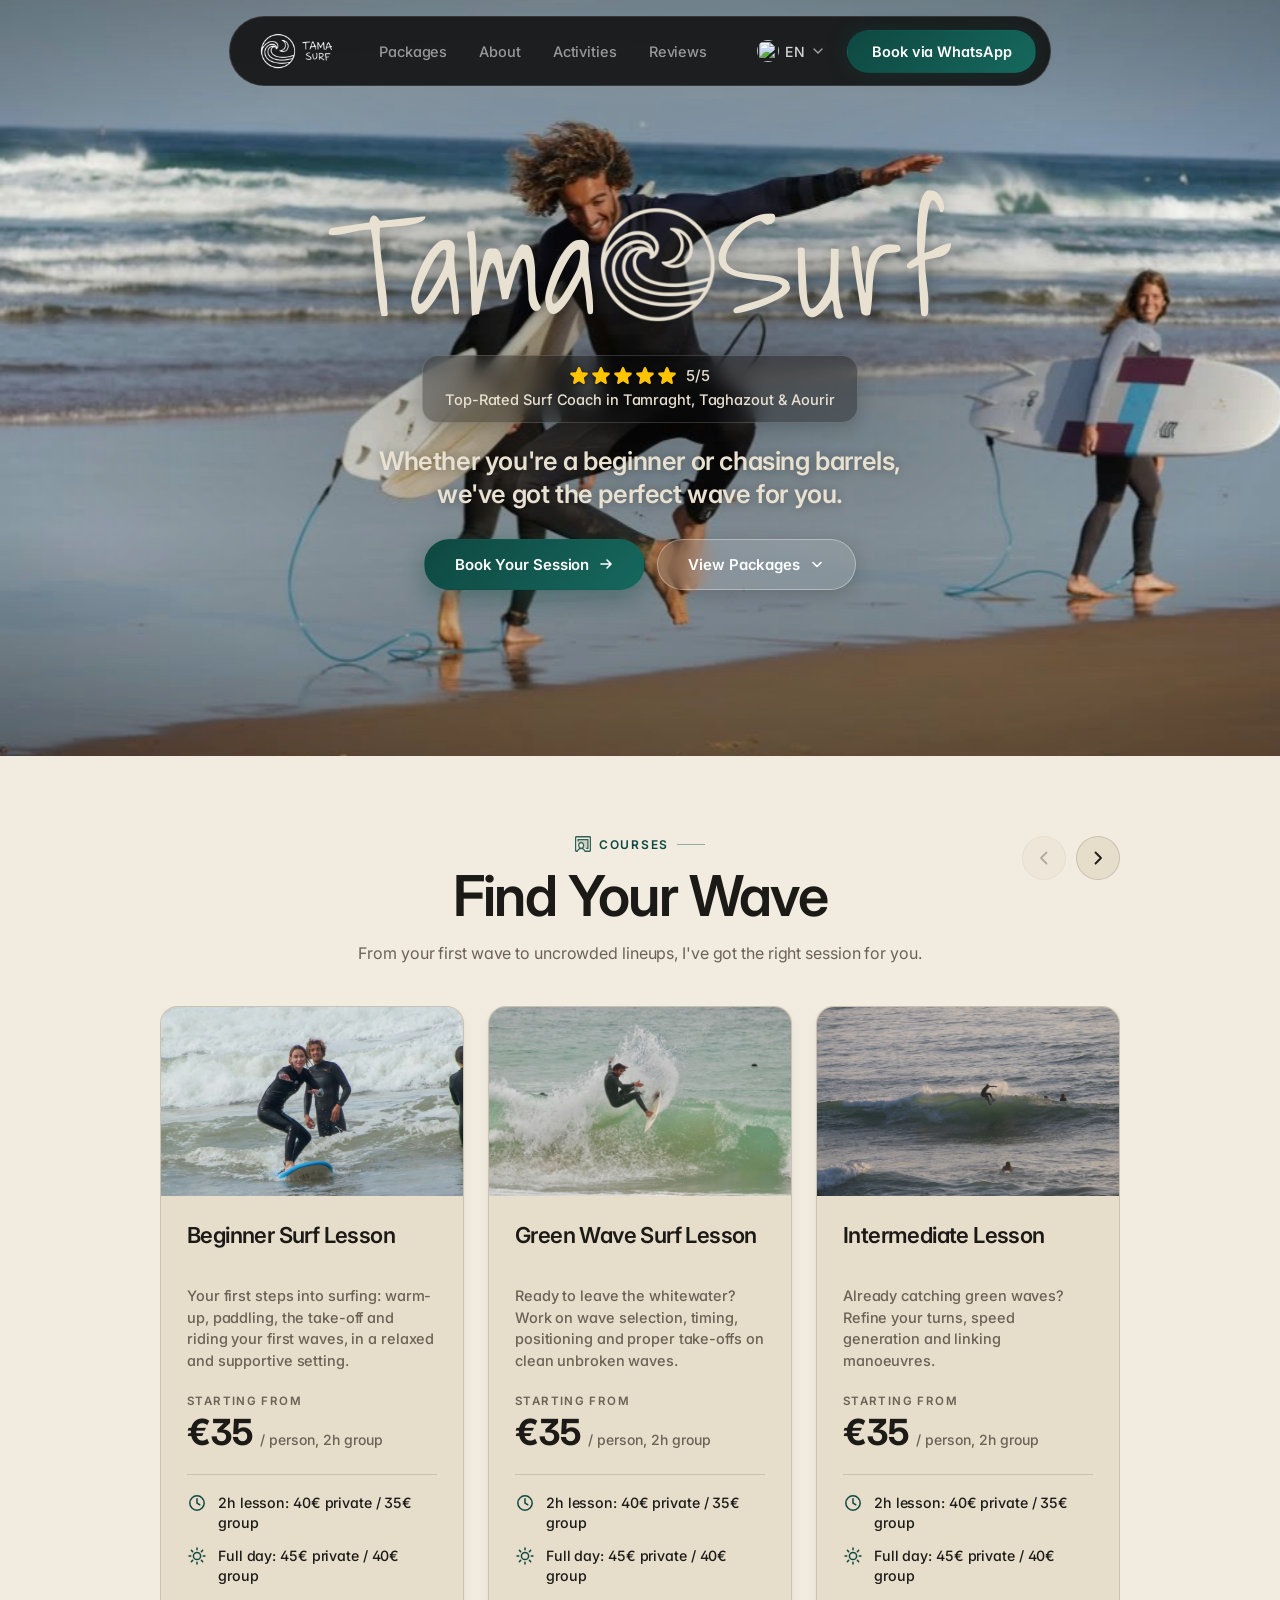
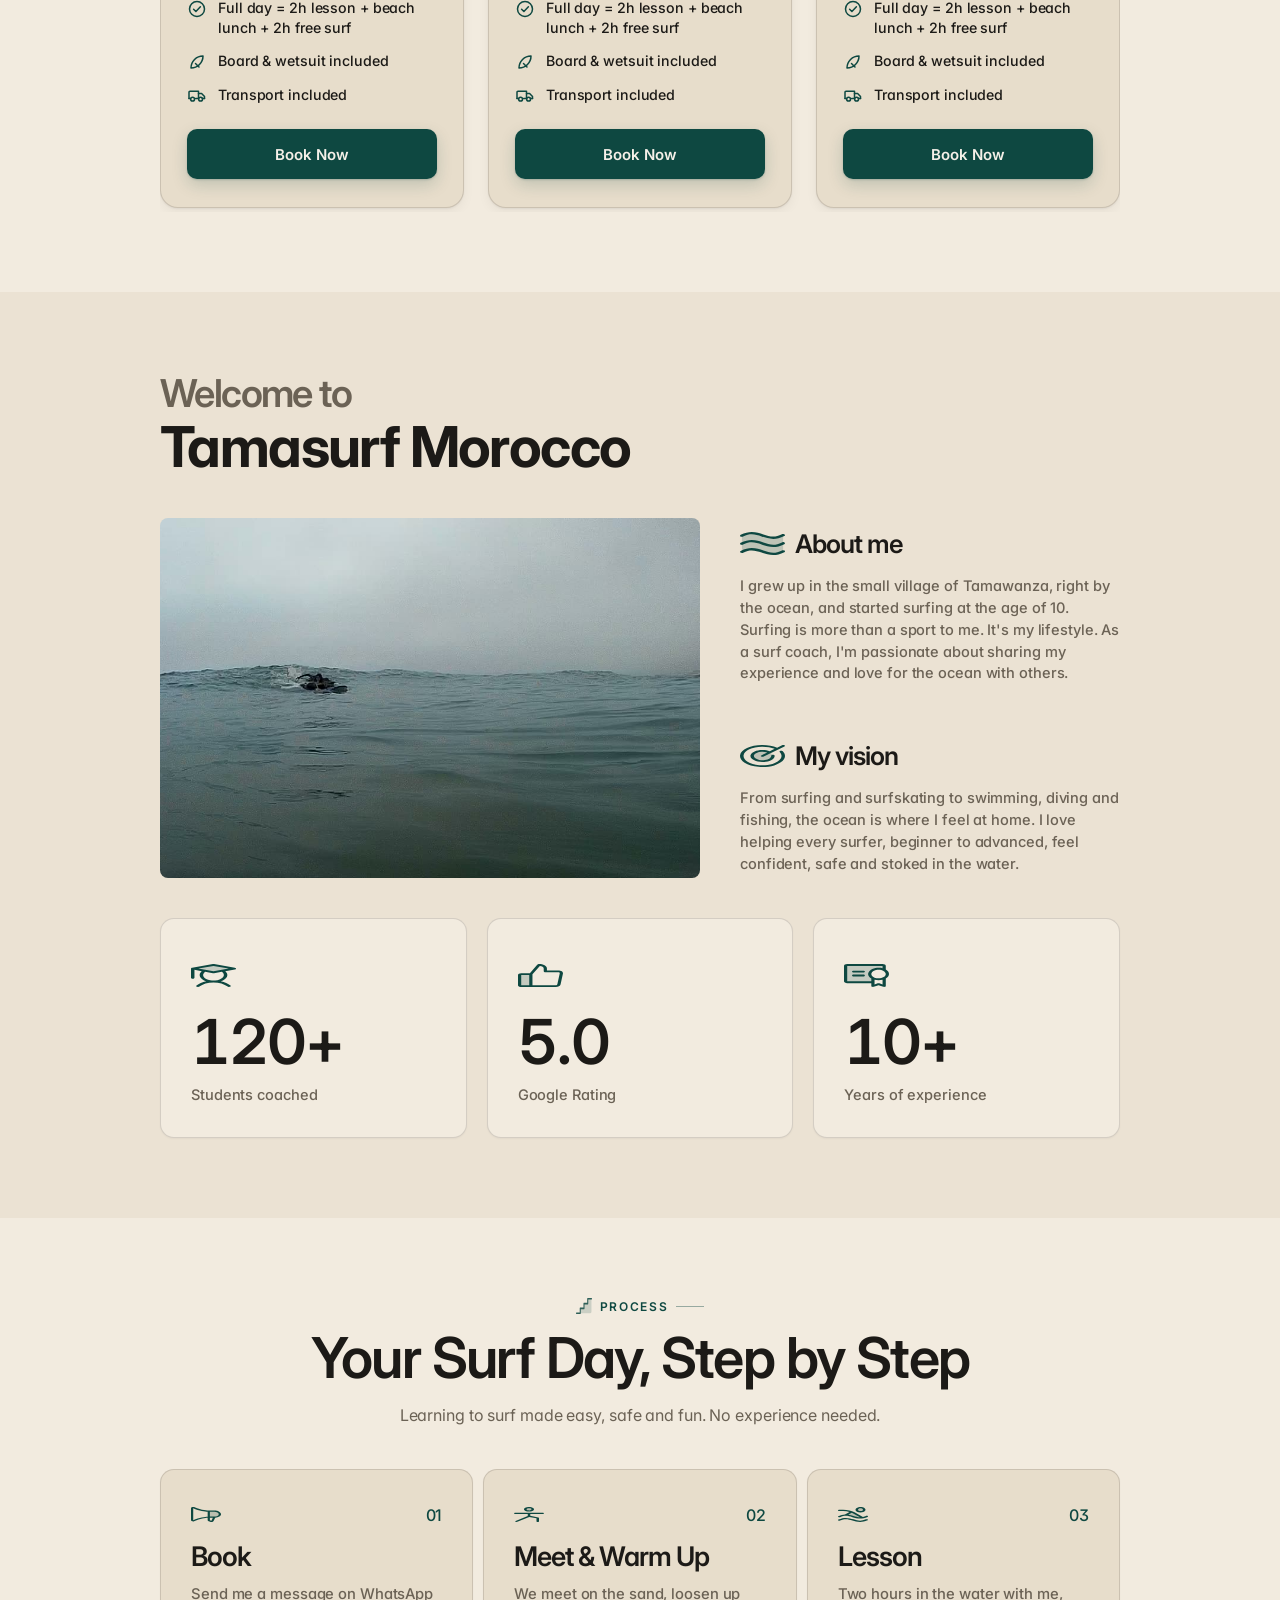
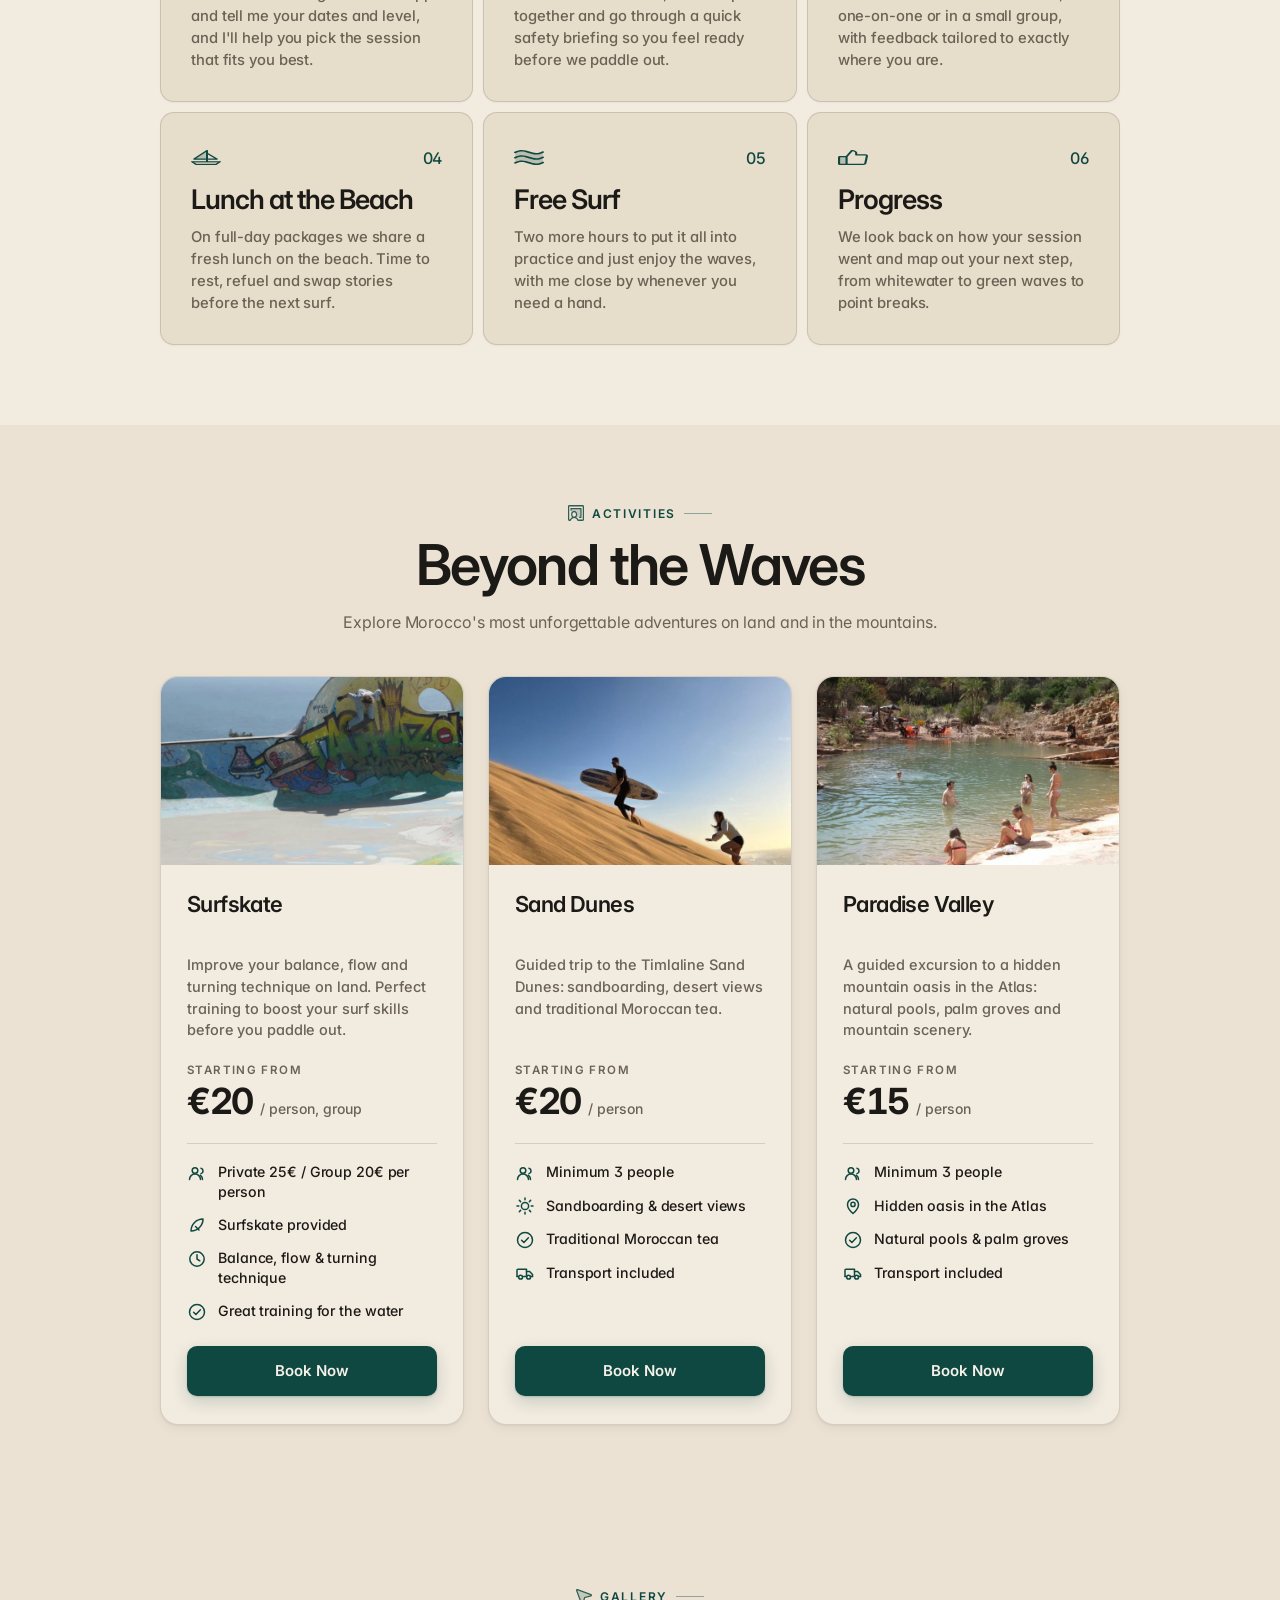
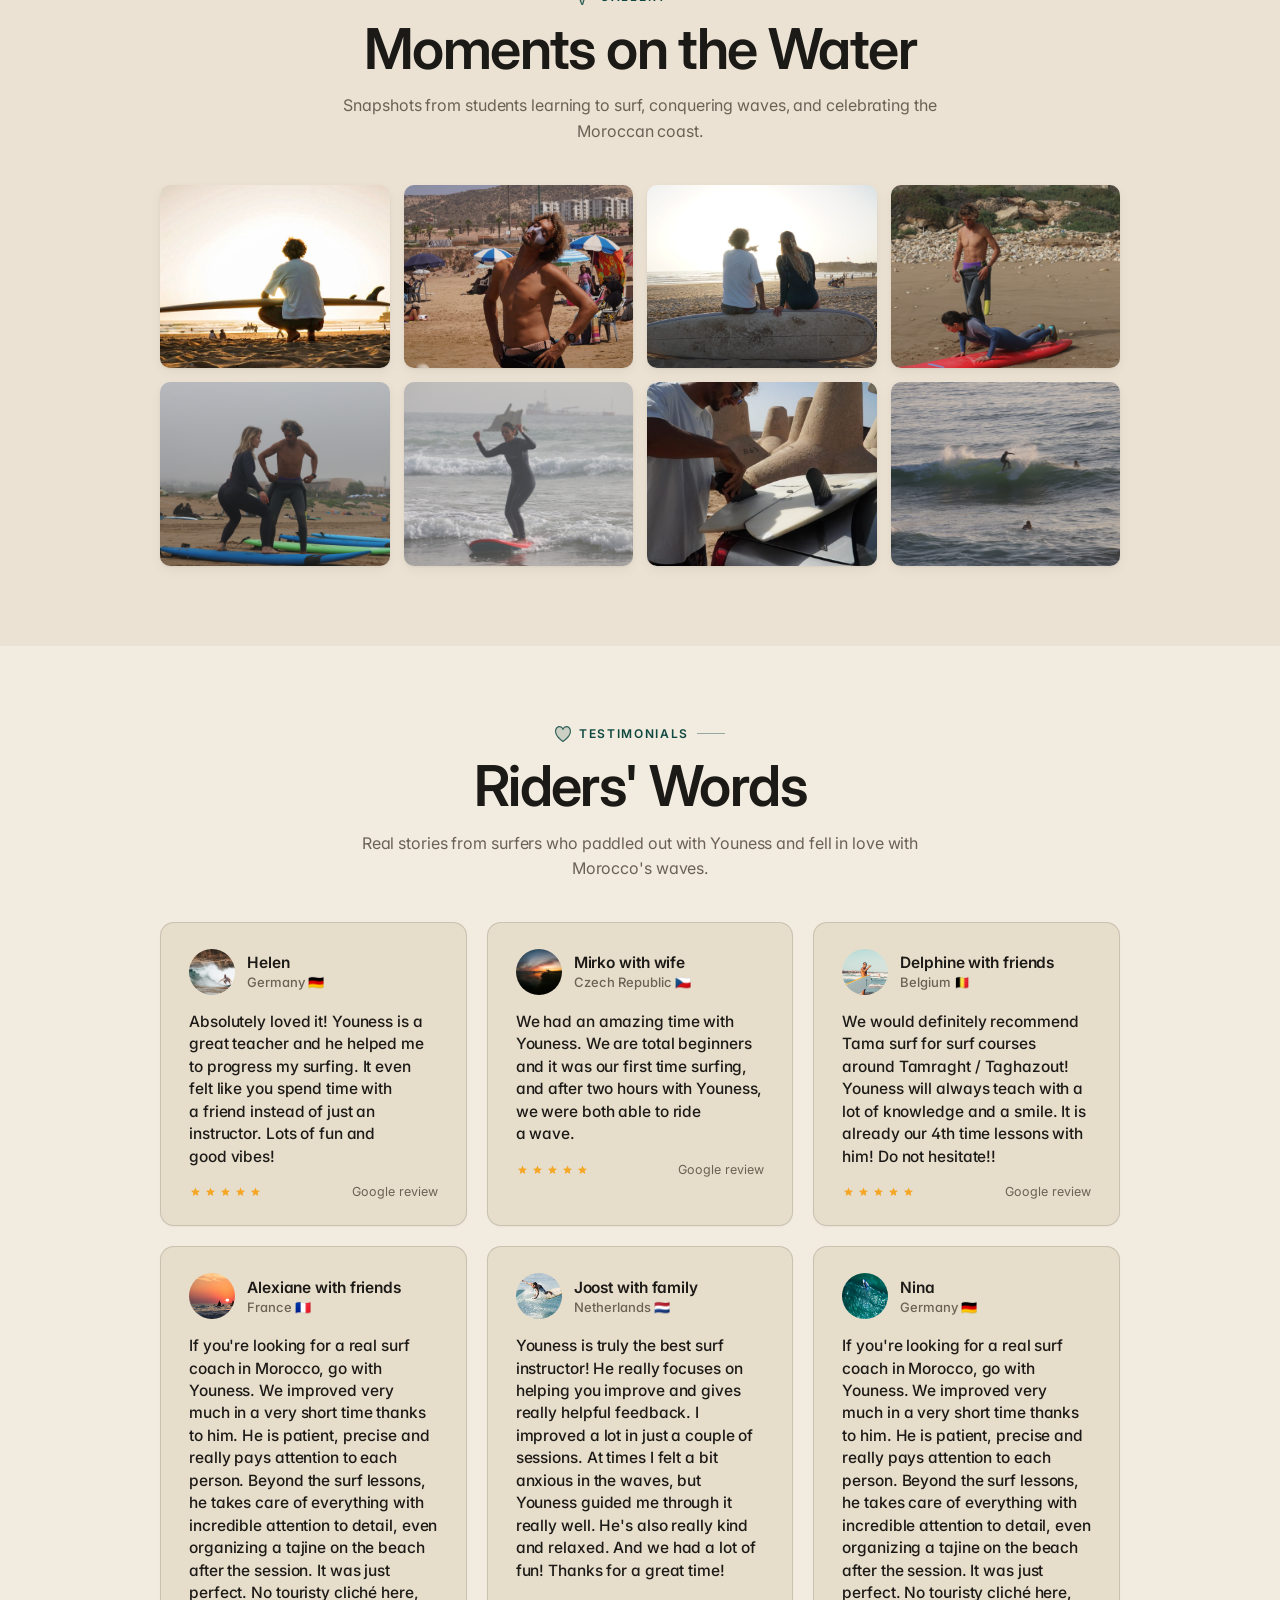
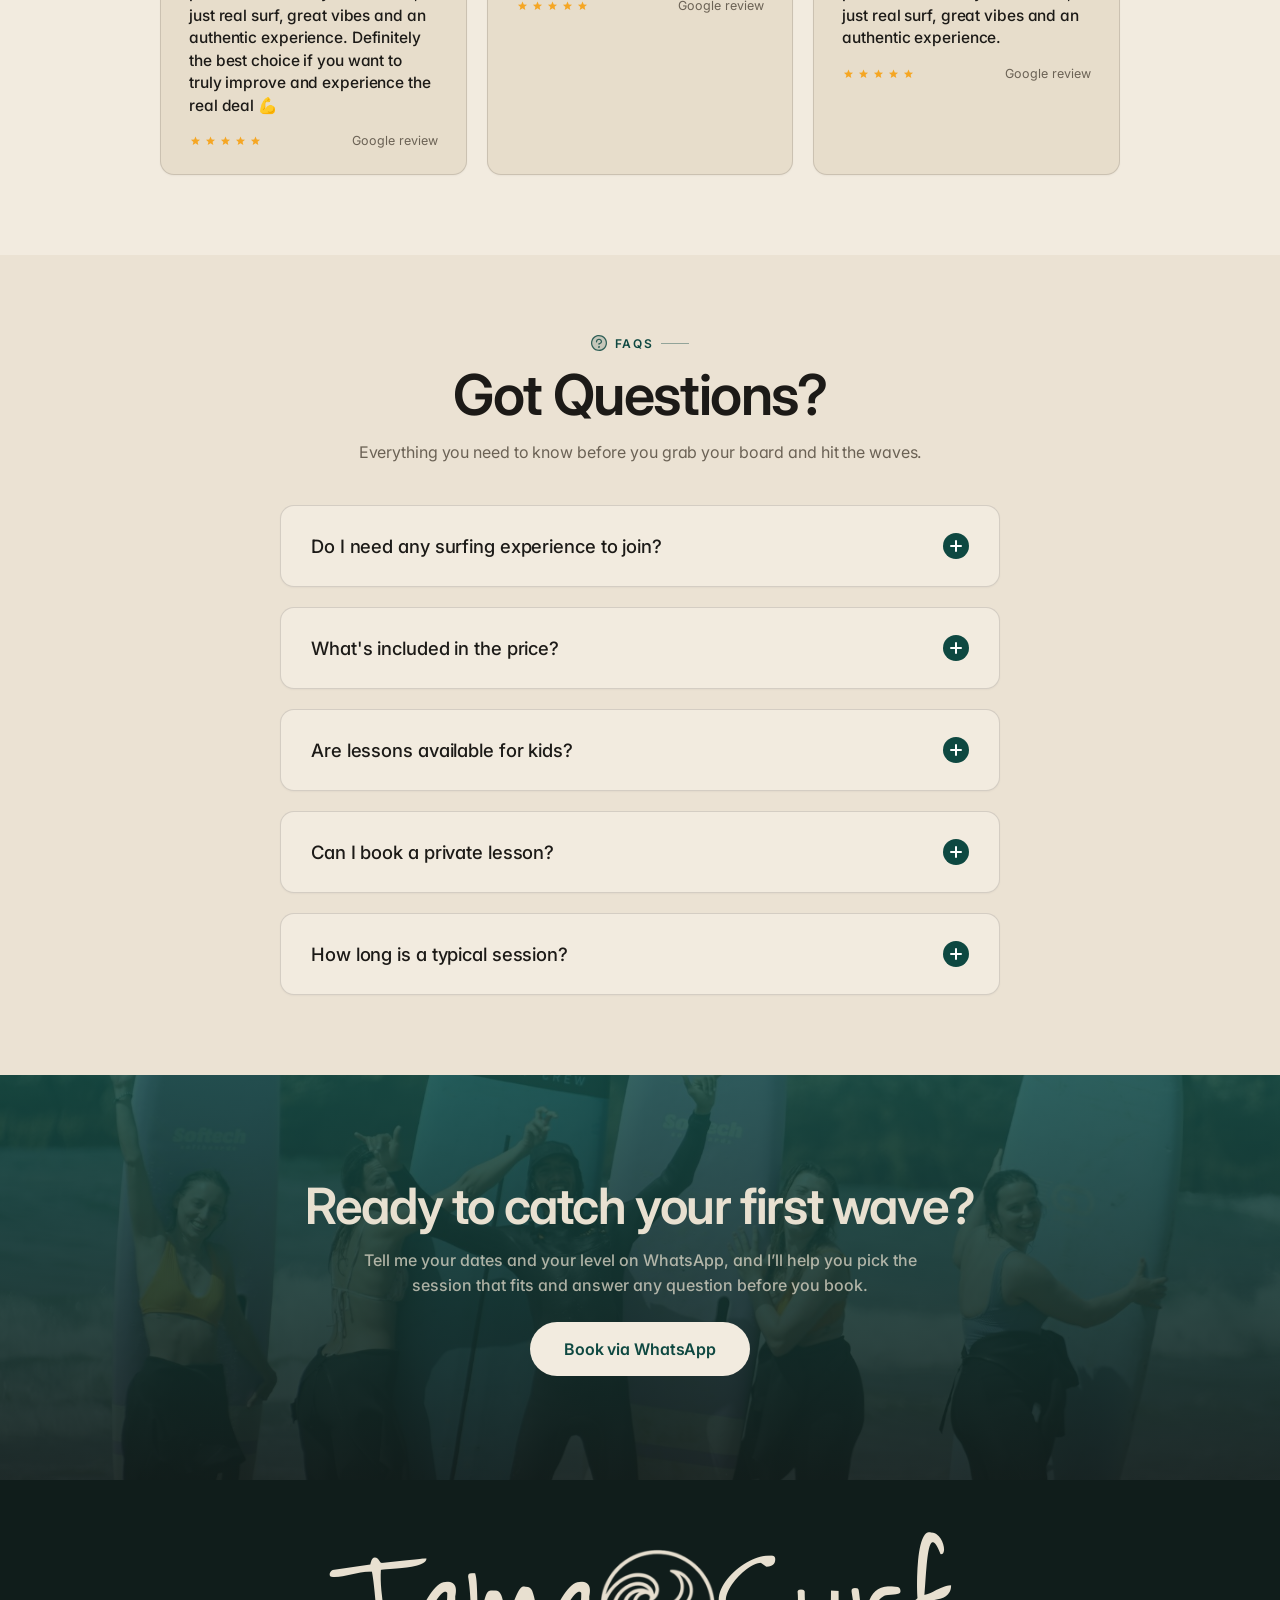
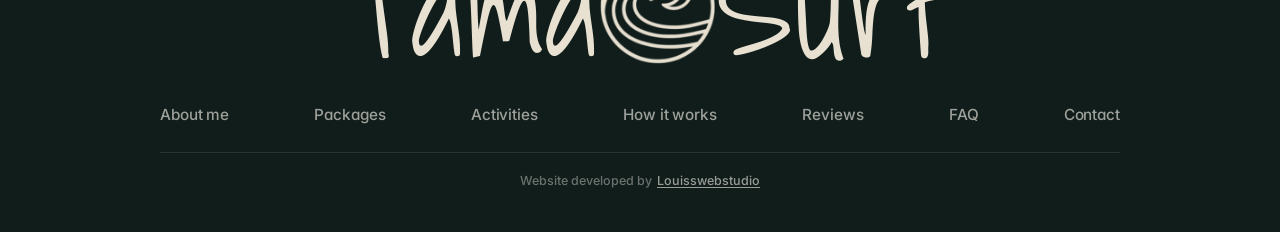
==== commit 339b0b35: "Add developer credit backlink in footer Added a subtle "Website developed by Louisswebstudio" credit" ====
--- a/index.html
+++ b/index.html
@@ -696,6 +696,10 @@
         <a href="#faq" class="footer__link" data-i18n="footer_faq">FAQ</a>
         <a href="https://wa.me/212653021167" class="footer__link" target="_blank" rel="noopener" data-i18n="footer_contact">Contact</a>
       </nav>
+      <p class="footer__credit">
+        <span data-i18n="footer_credit">Website developed by</span>
+        <a href="https://www.louisswebstudio.com/" target="_blank" rel="noopener">Louisswebstudio</a>
+      </p>
     </div>
   </footer>
 
--- a/style.css
+++ b/style.css
@@ -1382,6 +1382,26 @@
   transition: transform 0.35s var(--ease-spring);
 }
 .footer__link:hover::after { transform: scaleX(1); }
+
+.footer__credit {
+  display: flex;
+  align-items: center;
+  justify-content: center;
+  gap: 5px;
+  font-size: 12.5px;
+  font-weight: 500;
+  color: rgba(245,240,232,0.4);
+  padding-top: 20px;
+  border-top: 1px solid rgba(255,255,255,0.1);
+}
+.footer__credit a {
+  color: rgba(245,240,232,0.6);
+  text-decoration: underline;
+  text-underline-offset: 2px;
+  transition: color 0.25s var(--ease-soft);
+}
+.footer__credit a:hover { color: var(--text-light); }
+
 /* ============================================================
    GALLERY
    ============================================================ */
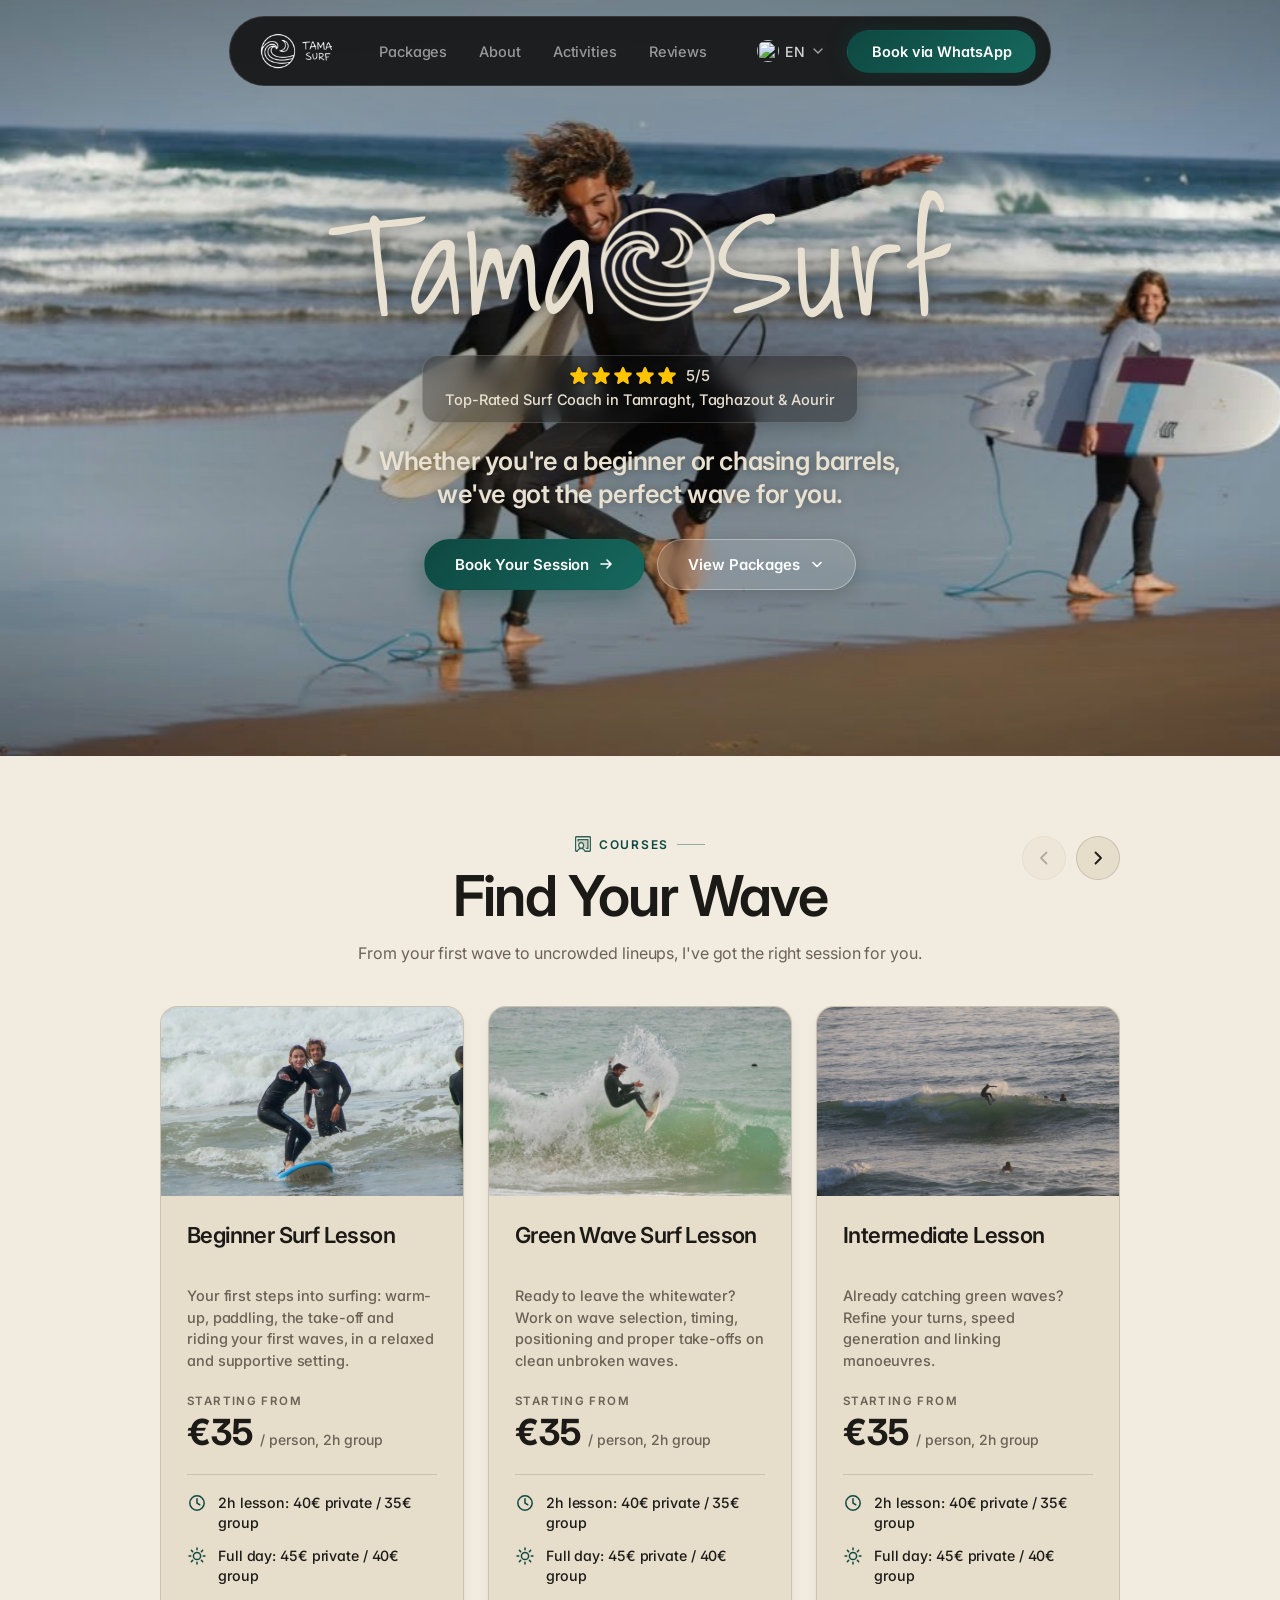
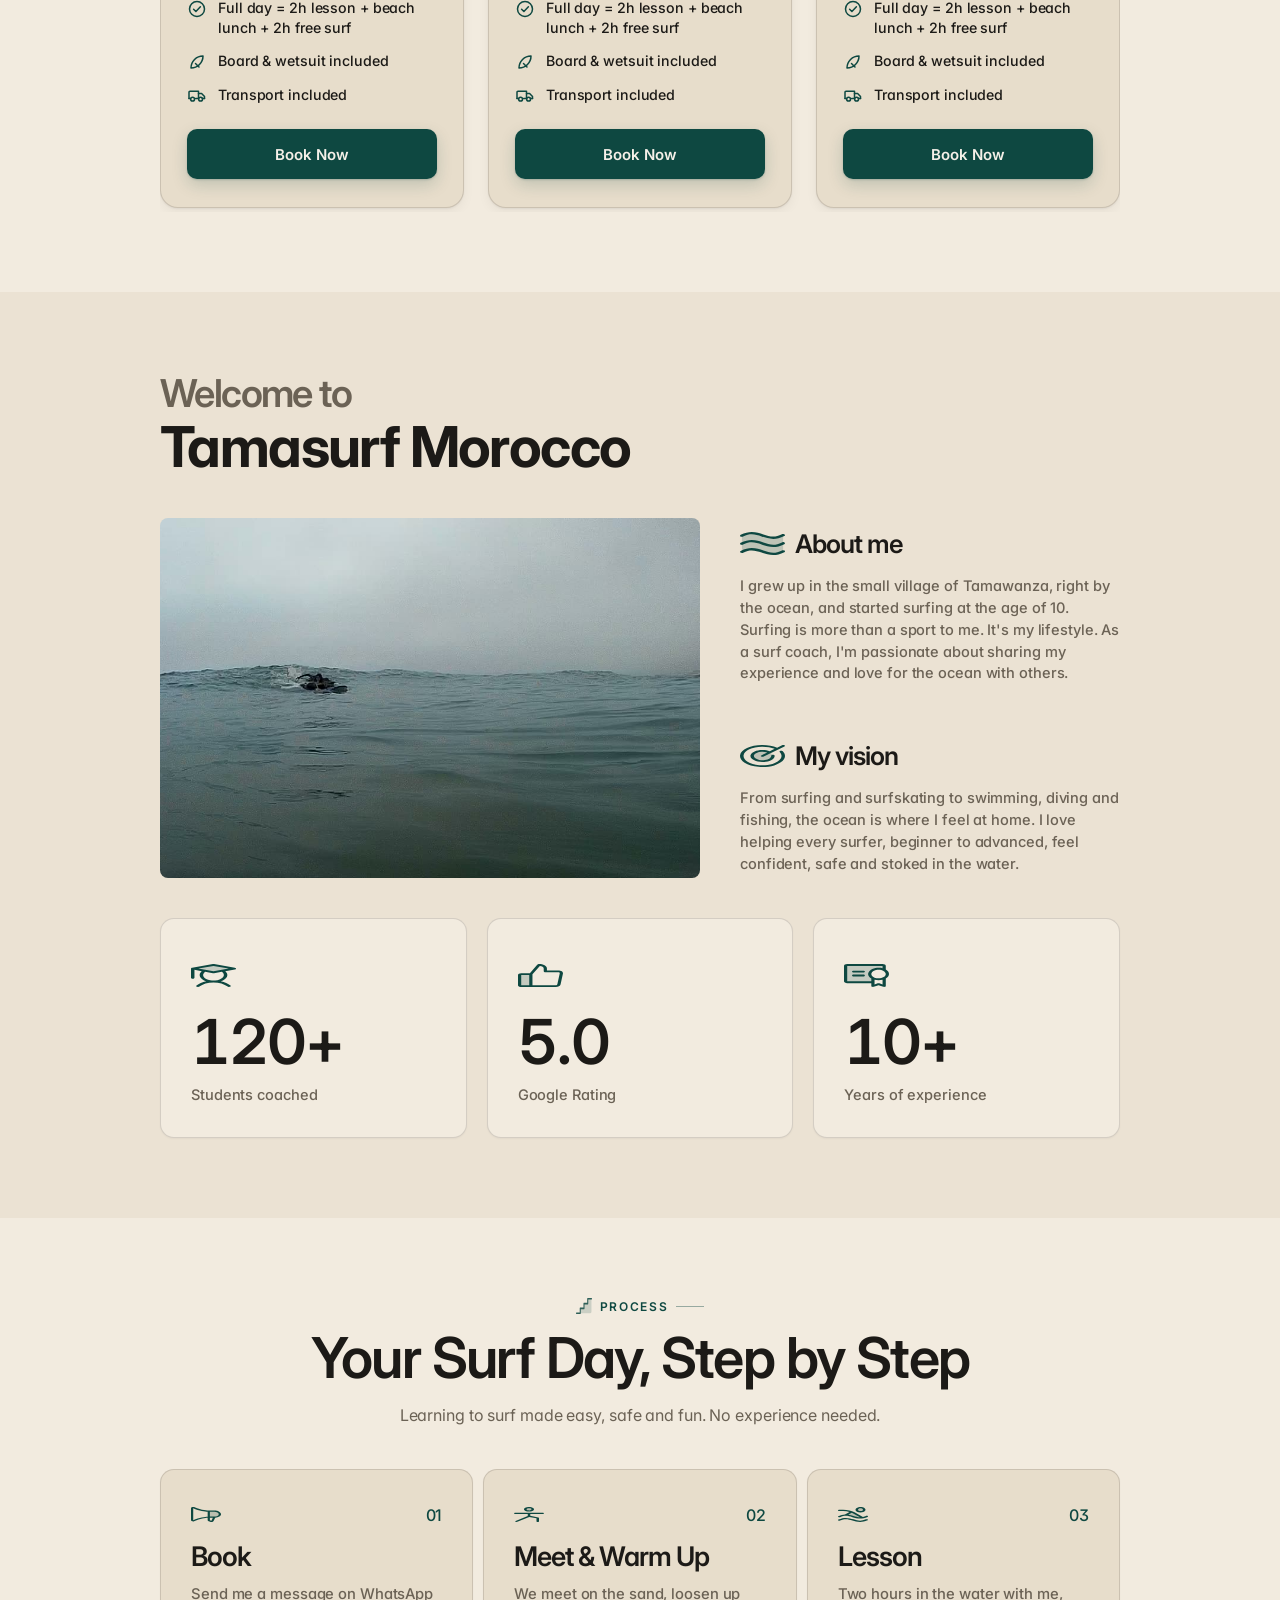
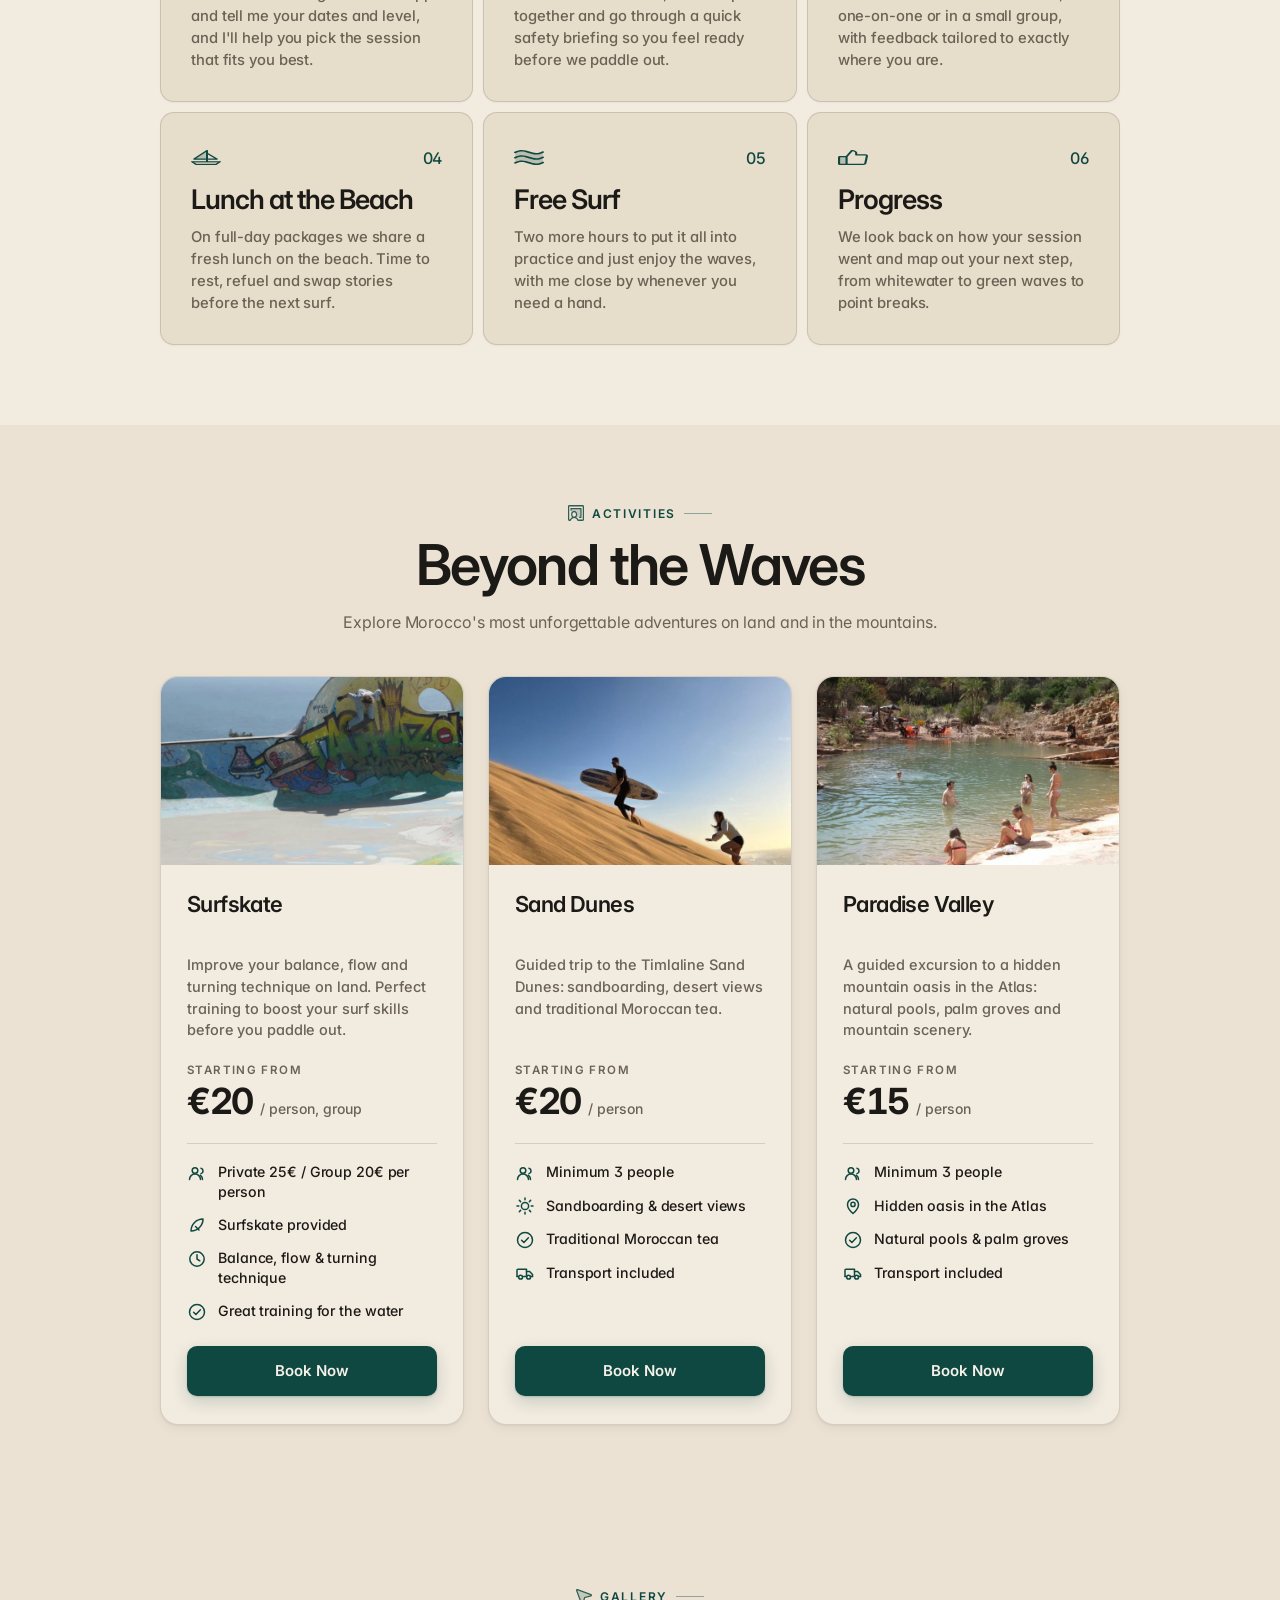
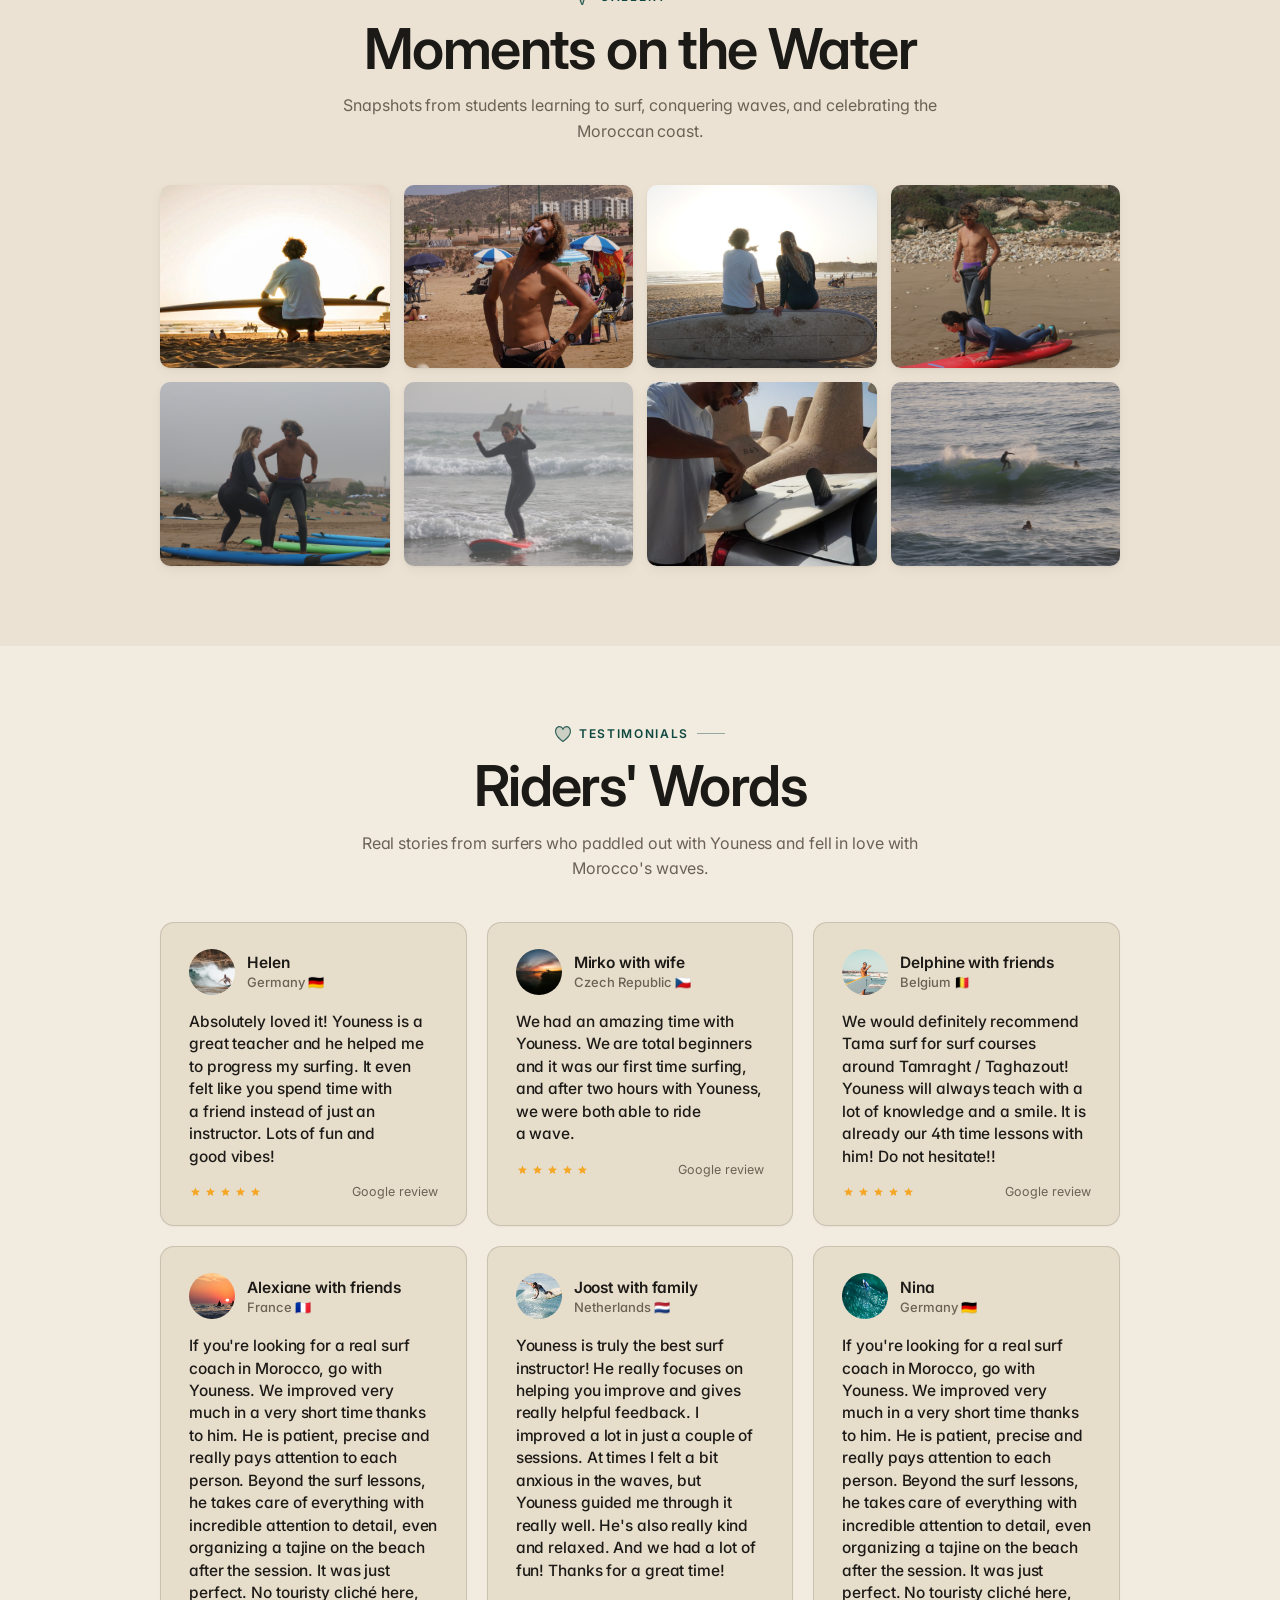
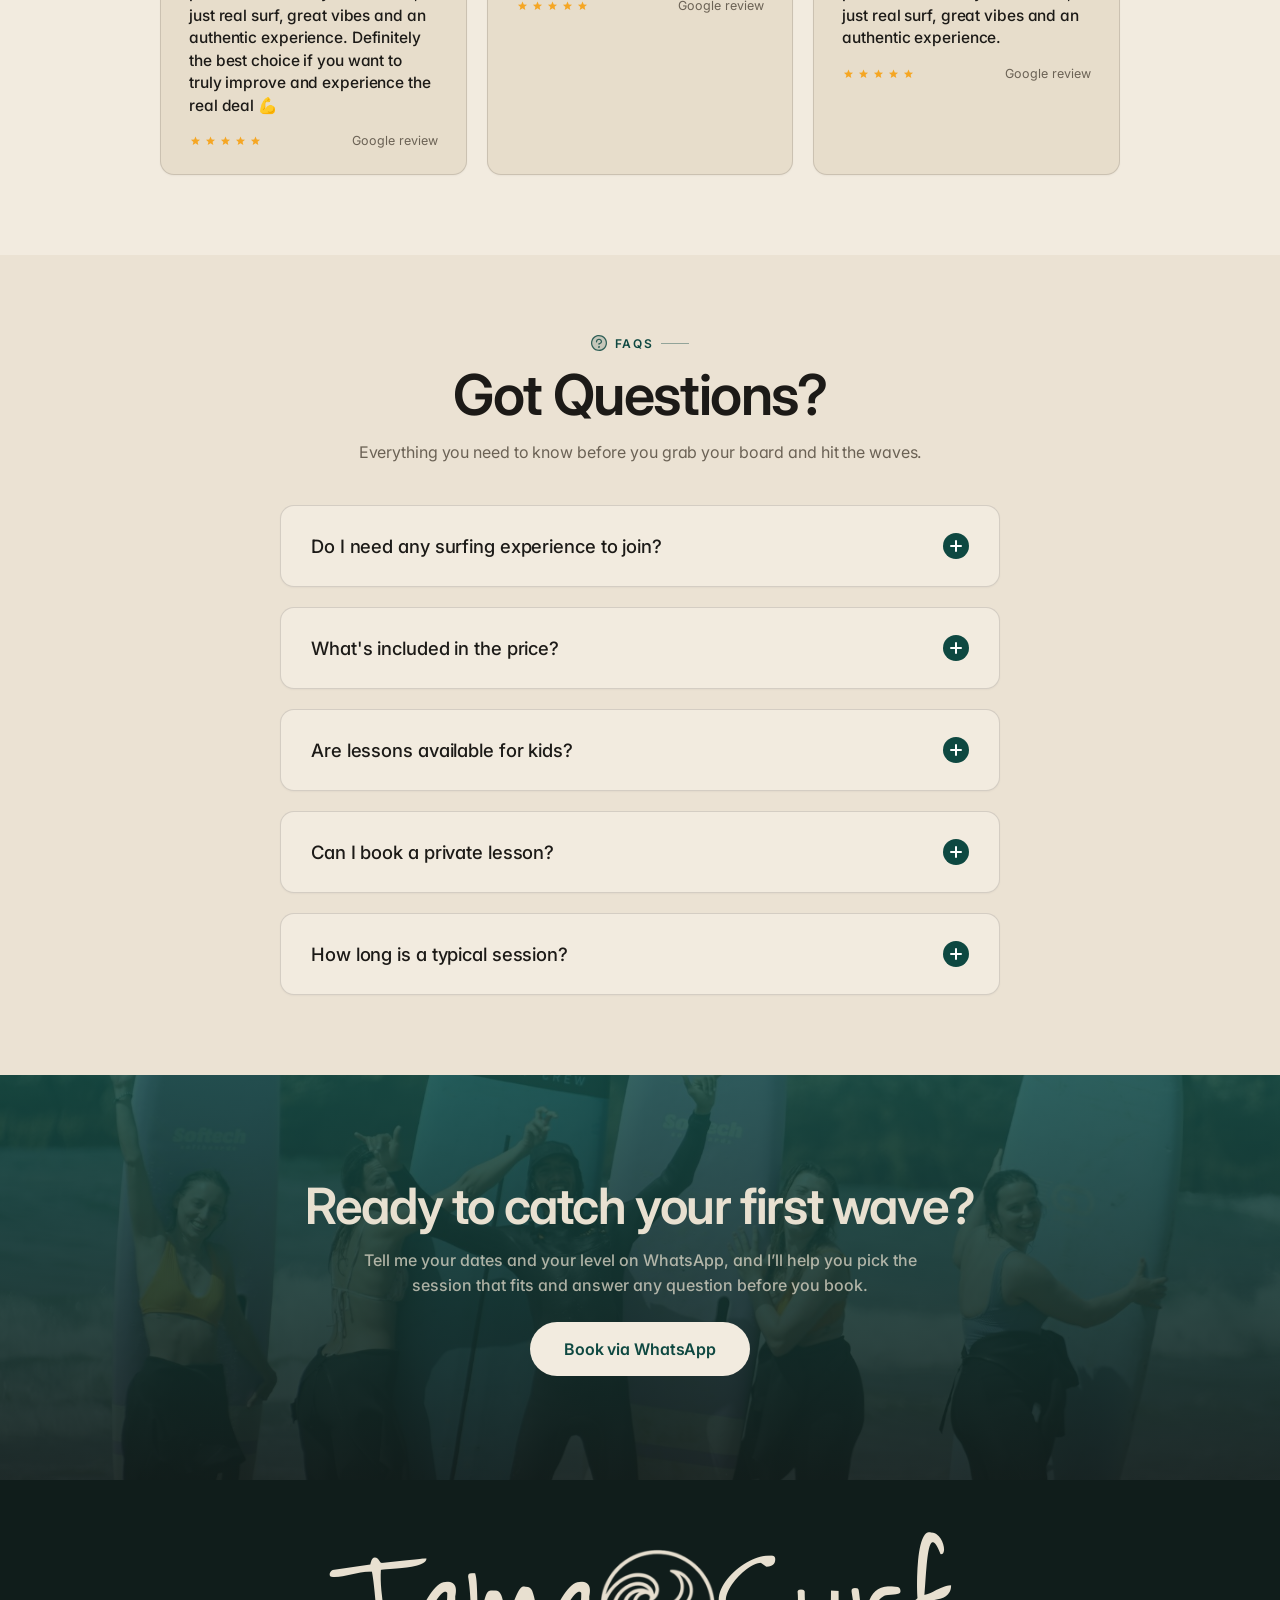
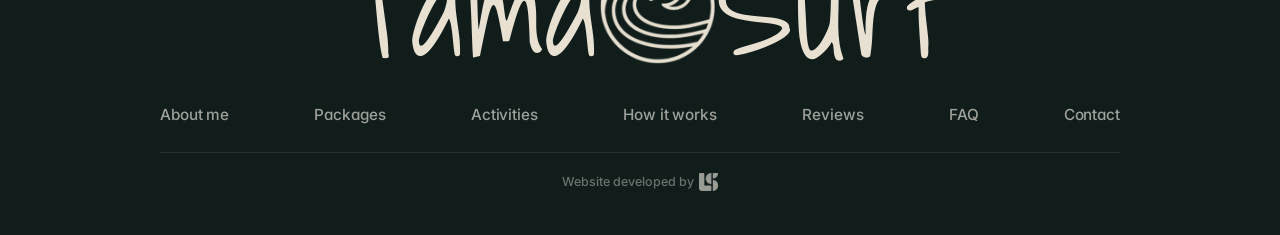
==== commit 3e4378b8: "Use Louisswebstudio icon logo instead of text in footer credit Replaced the "Louisswebstudio" text l" ====
--- a/index.html
+++ b/index.html
@@ -698,7 +698,7 @@
       </nav>
       <p class="footer__credit">
         <span data-i18n="footer_credit">Website developed by</span>
-        <a href="https://www.louisswebstudio.com/" target="_blank" rel="noopener">Louisswebstudio</a>
+        <a href="https://www.louisswebstudio.com/" target="_blank" rel="noopener" aria-label="Louisswebstudio" class="footer__credit-logo"></a>
       </p>
     </div>
   </footer>
--- a/style.css
+++ b/style.css
@@ -1394,13 +1394,16 @@
   padding-top: 20px;
   border-top: 1px solid rgba(255,255,255,0.1);
 }
-.footer__credit a {
-  color: rgba(245,240,232,0.6);
-  text-decoration: underline;
-  text-underline-offset: 2px;
-  transition: color 0.25s var(--ease-soft);
-}
-.footer__credit a:hover { color: var(--text-light); }
+.footer__credit-logo {
+  display: inline-block;
+  width: 20px;
+  height: 18px;
+  background: rgba(245,240,232,0.6);
+  -webkit-mask: url("assets/lws-logo.png") center/contain no-repeat;
+          mask: url("assets/lws-logo.png") center/contain no-repeat;
+  transition: background 0.25s var(--ease-soft);
+}
+.footer__credit-logo:hover { background: var(--text-light); }
 
 /* ============================================================
    GALLERY
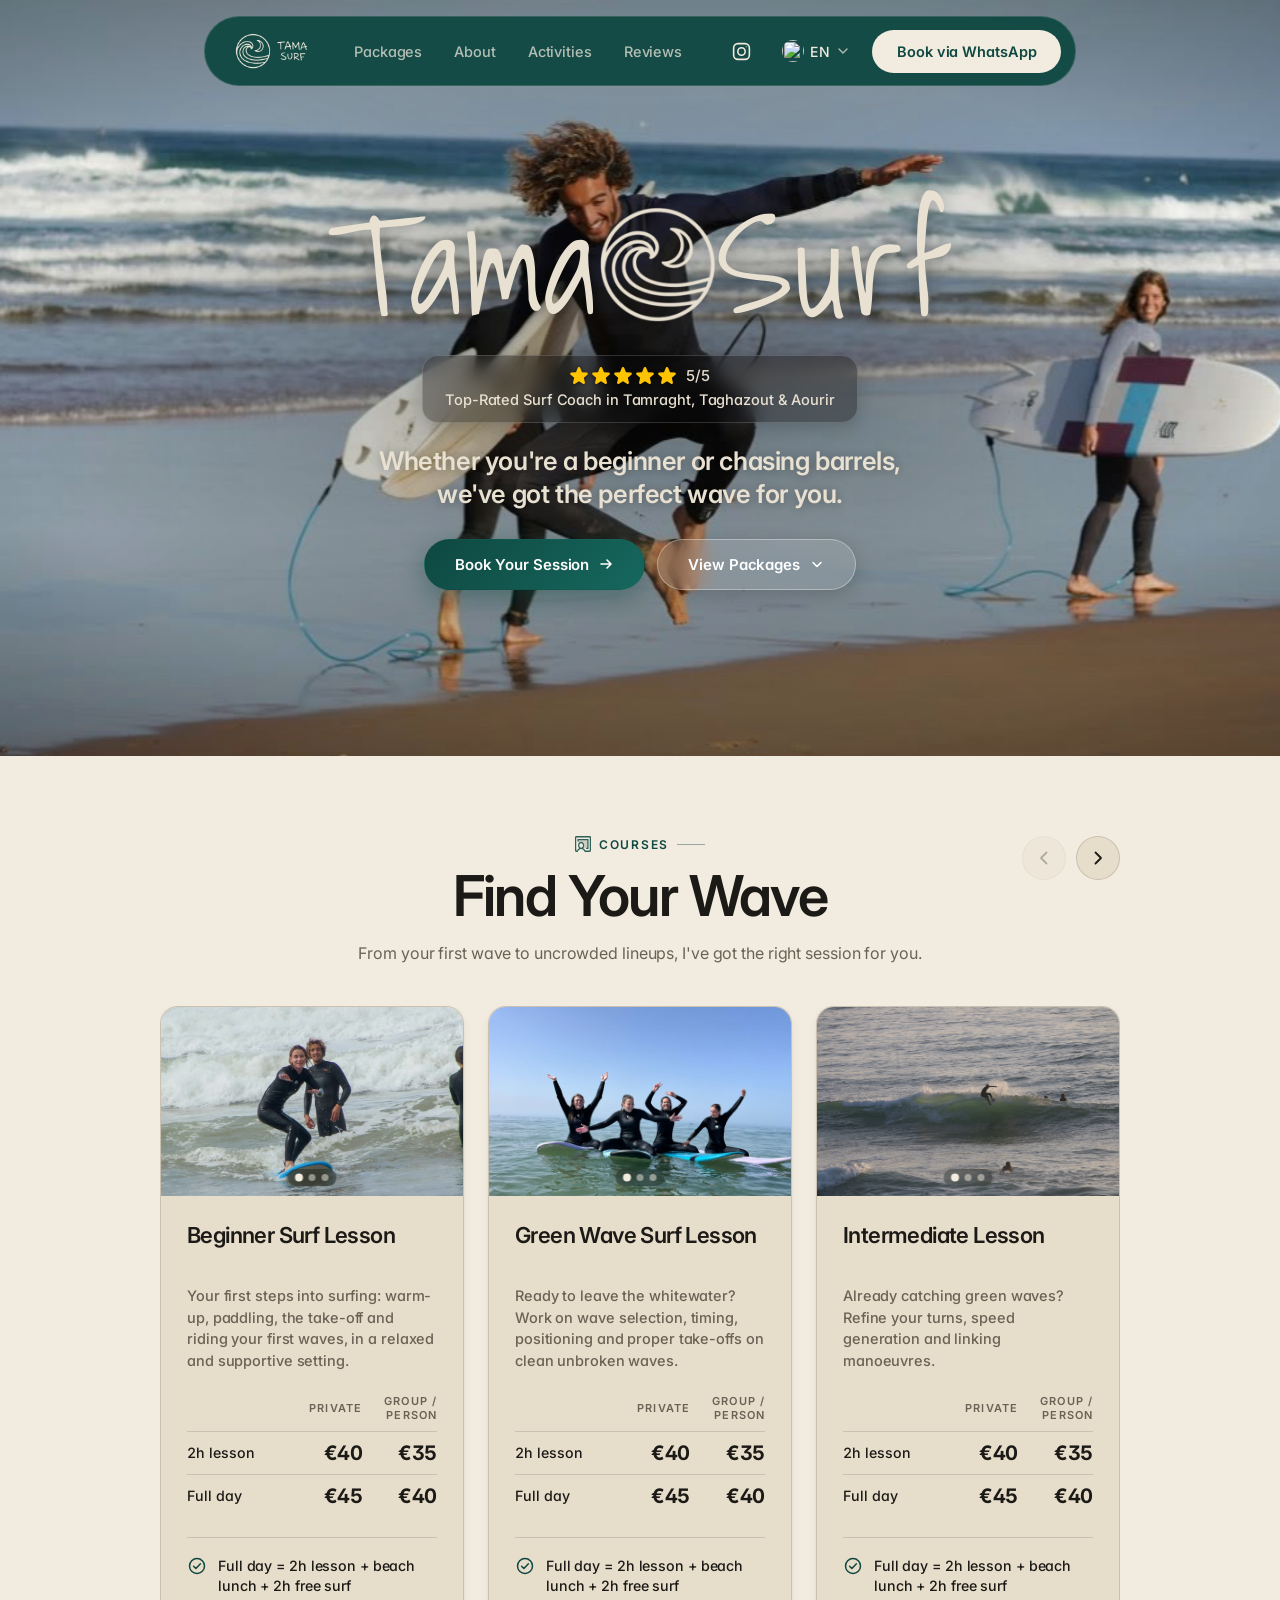
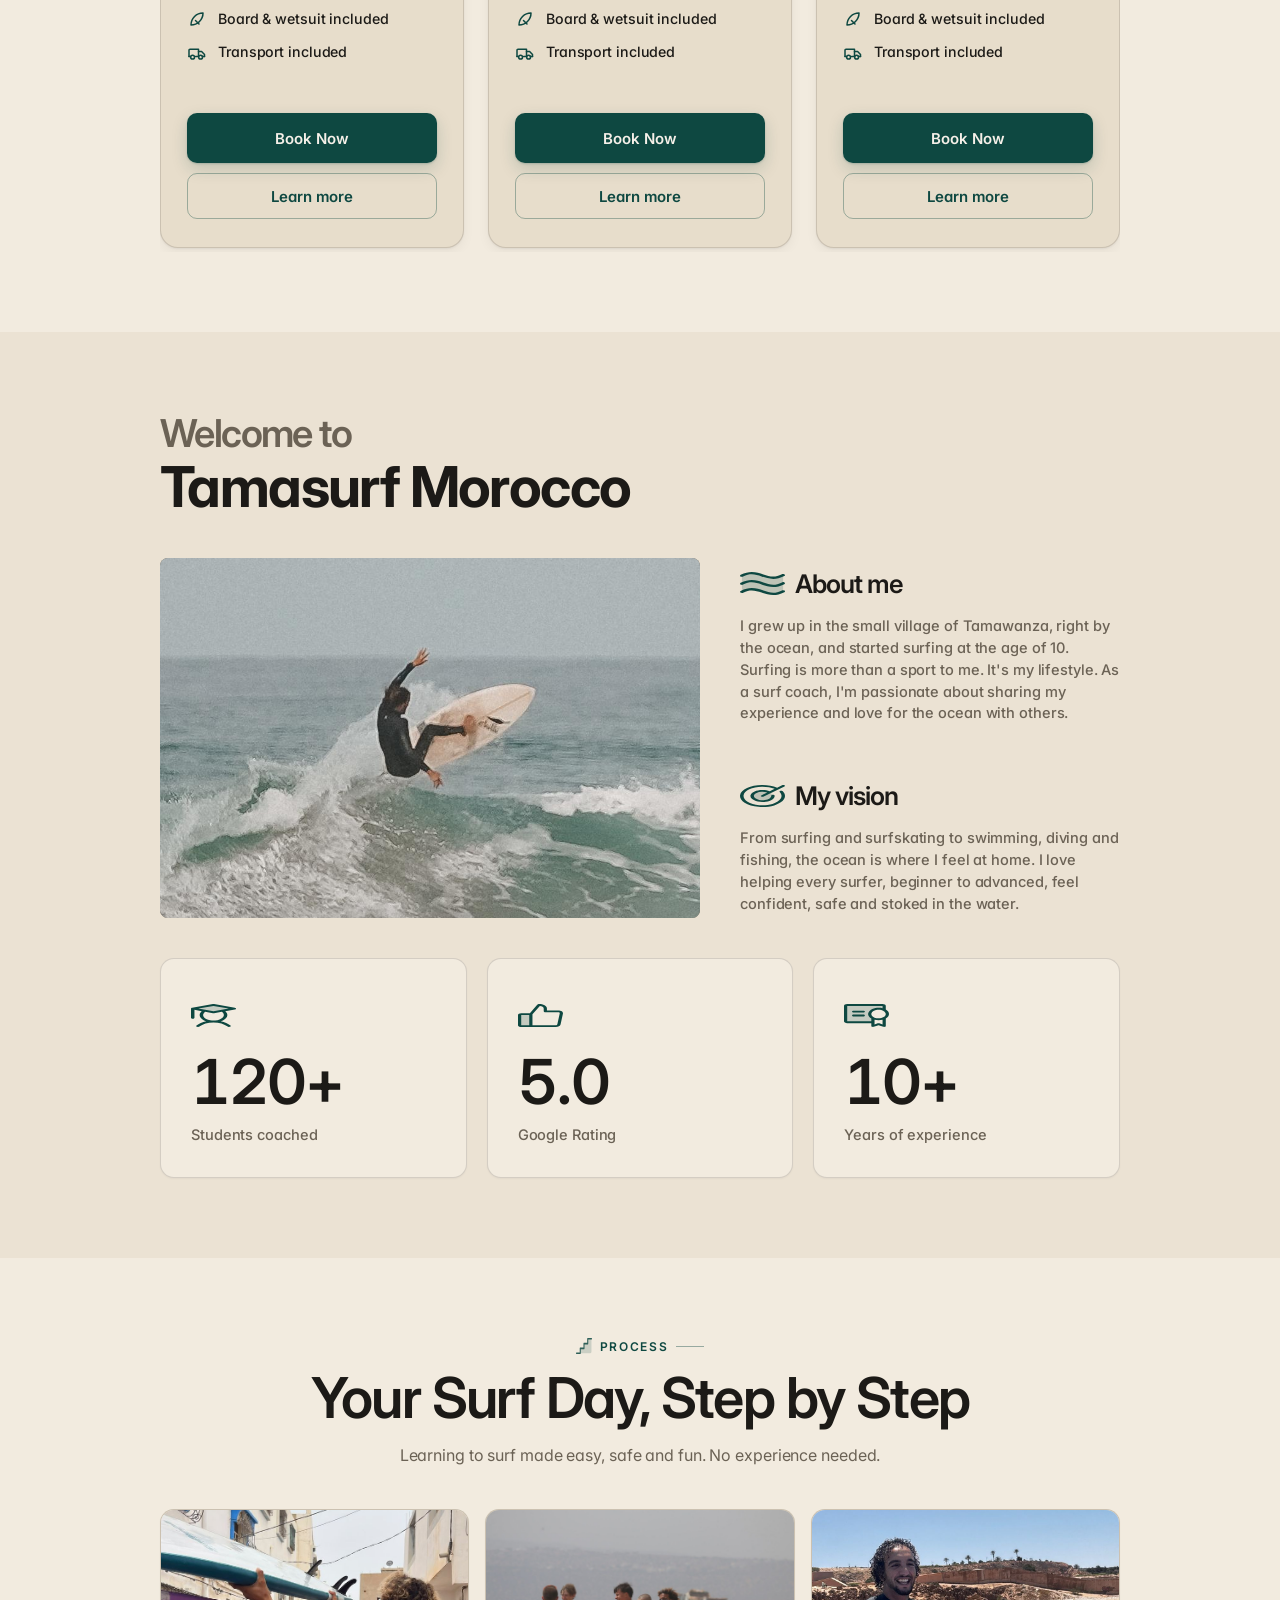
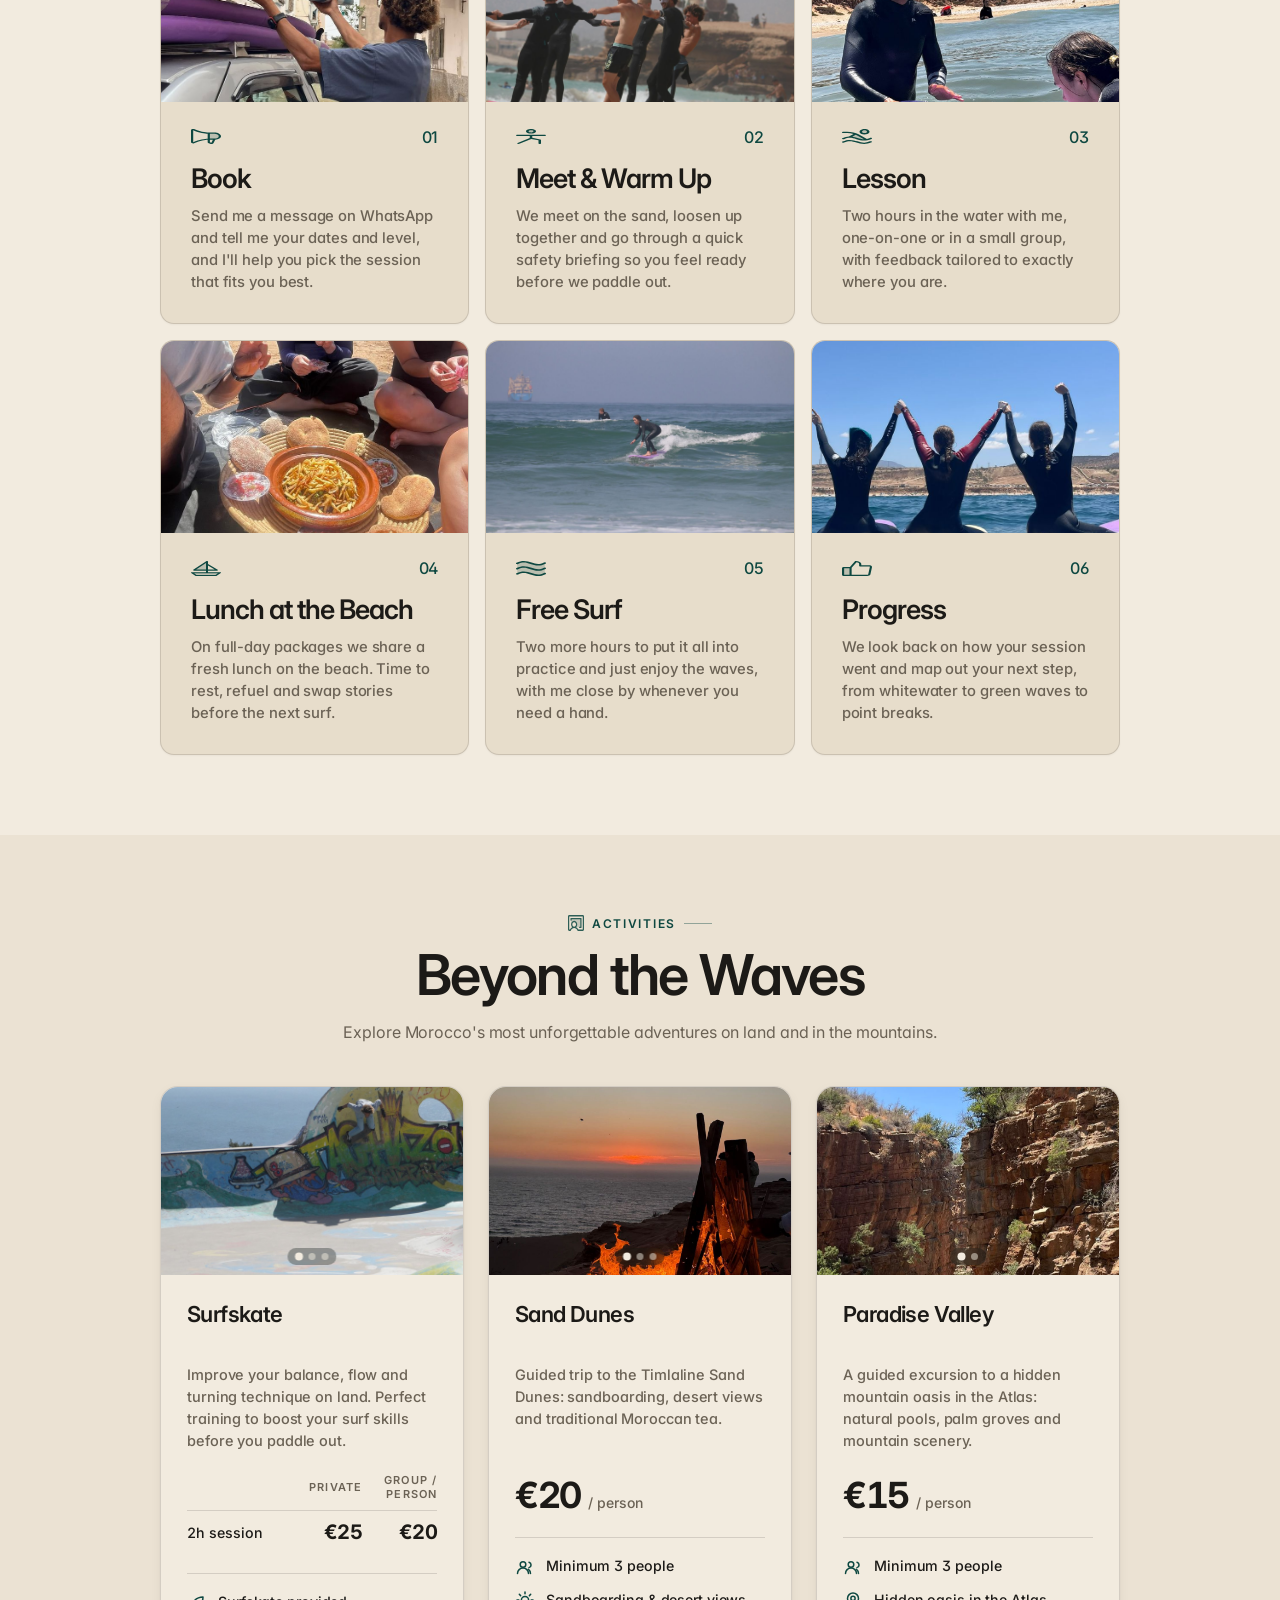
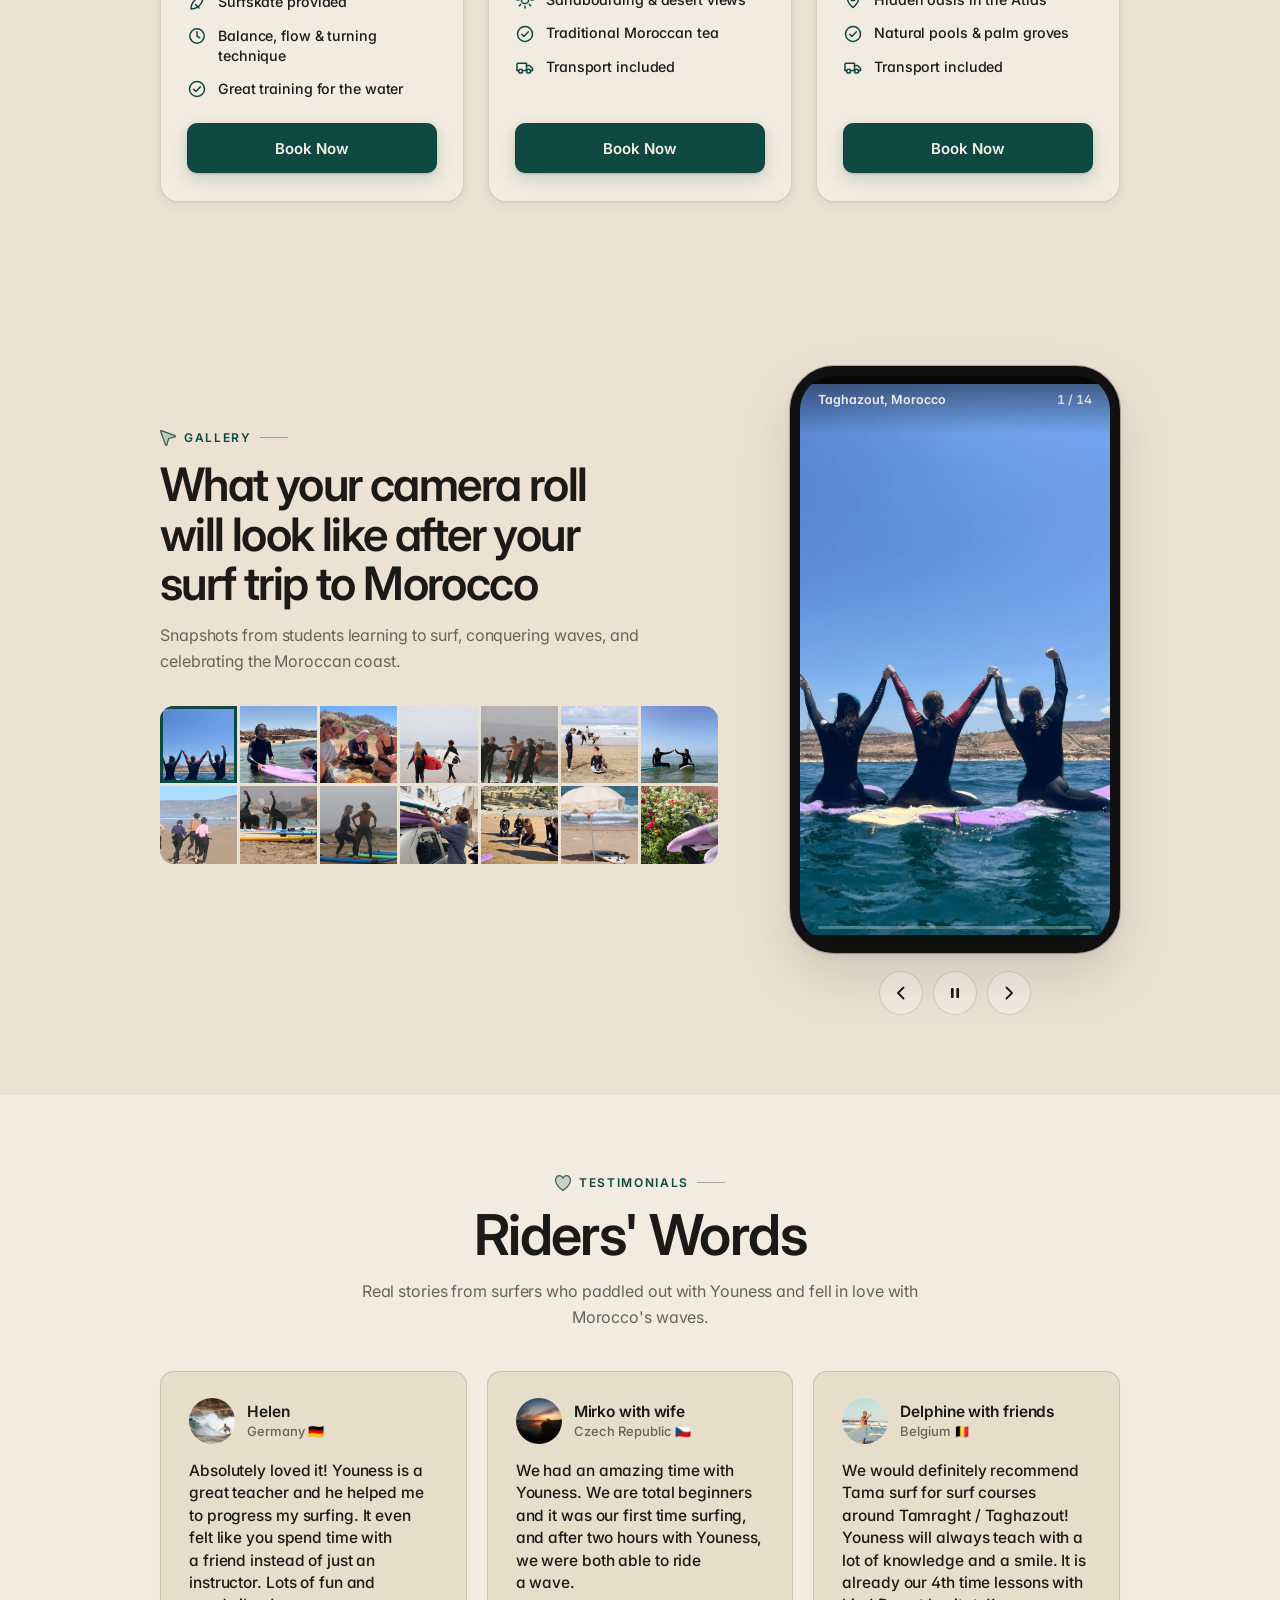
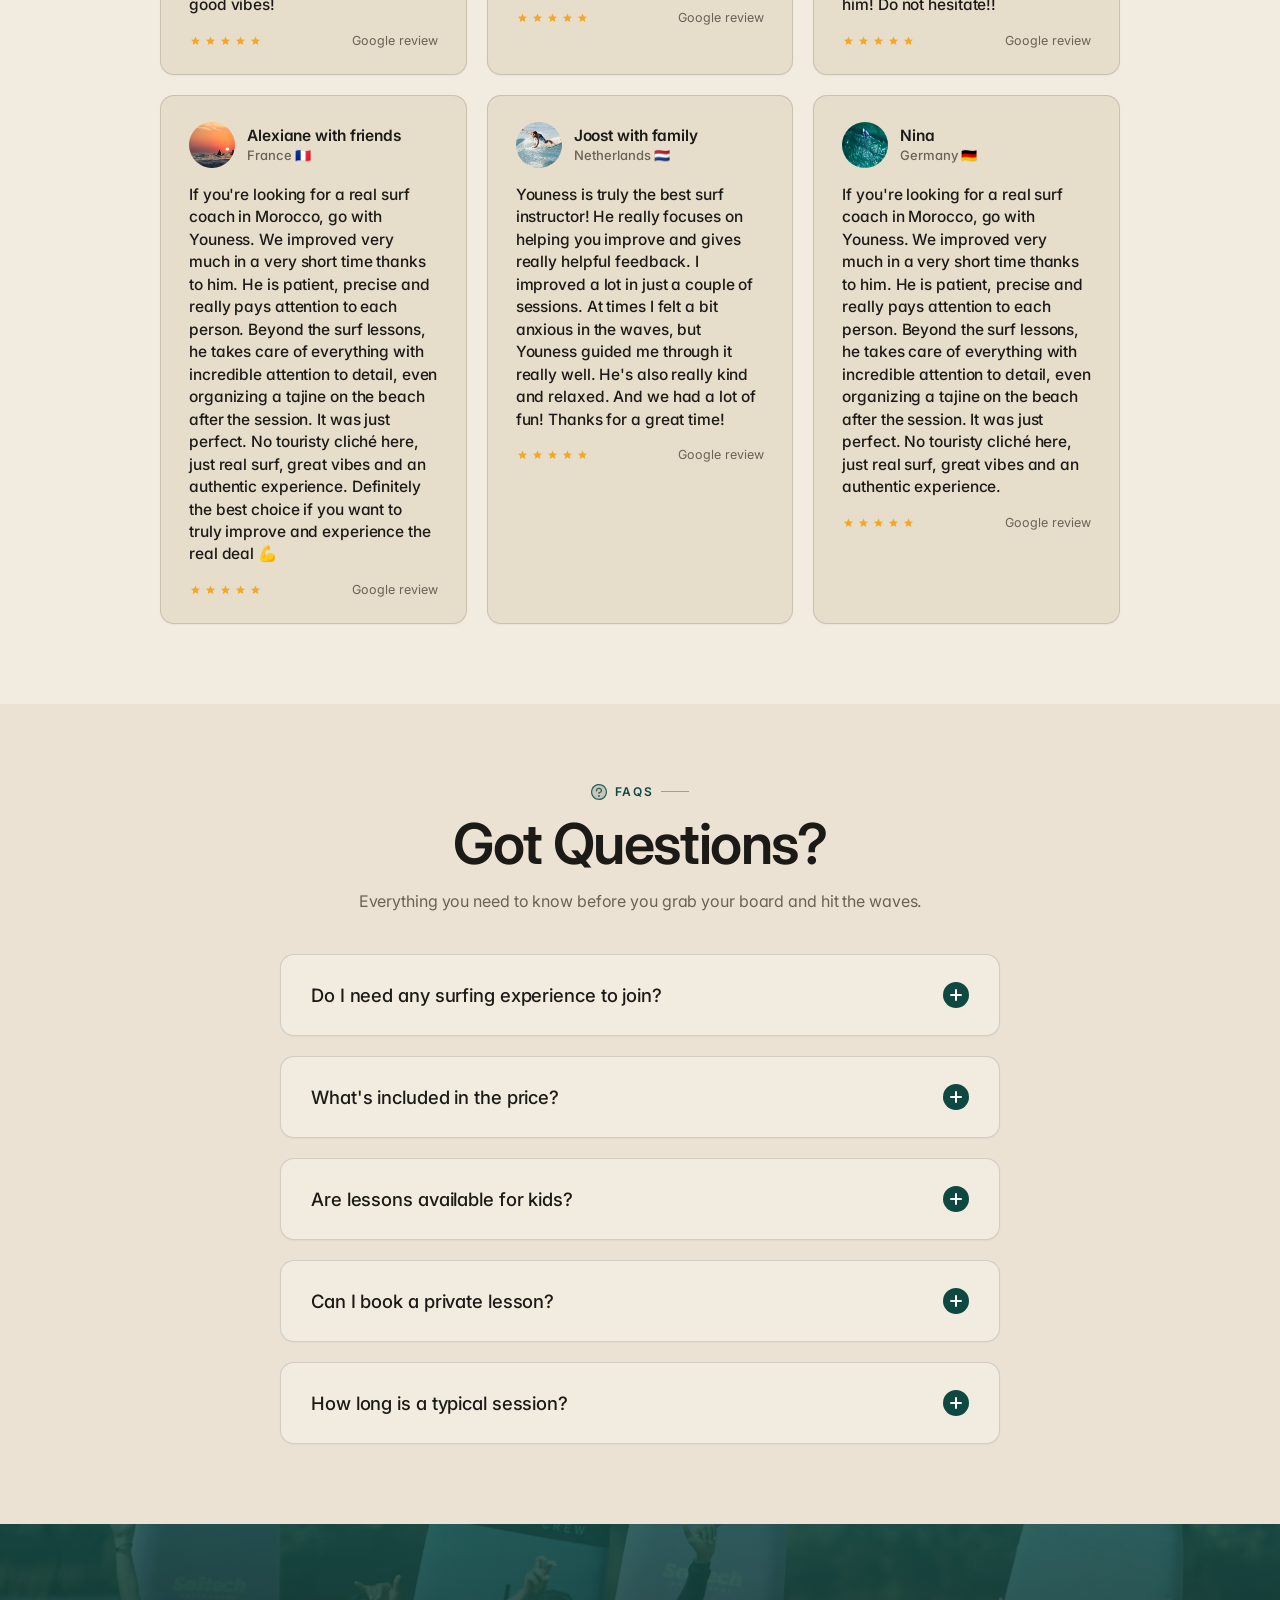
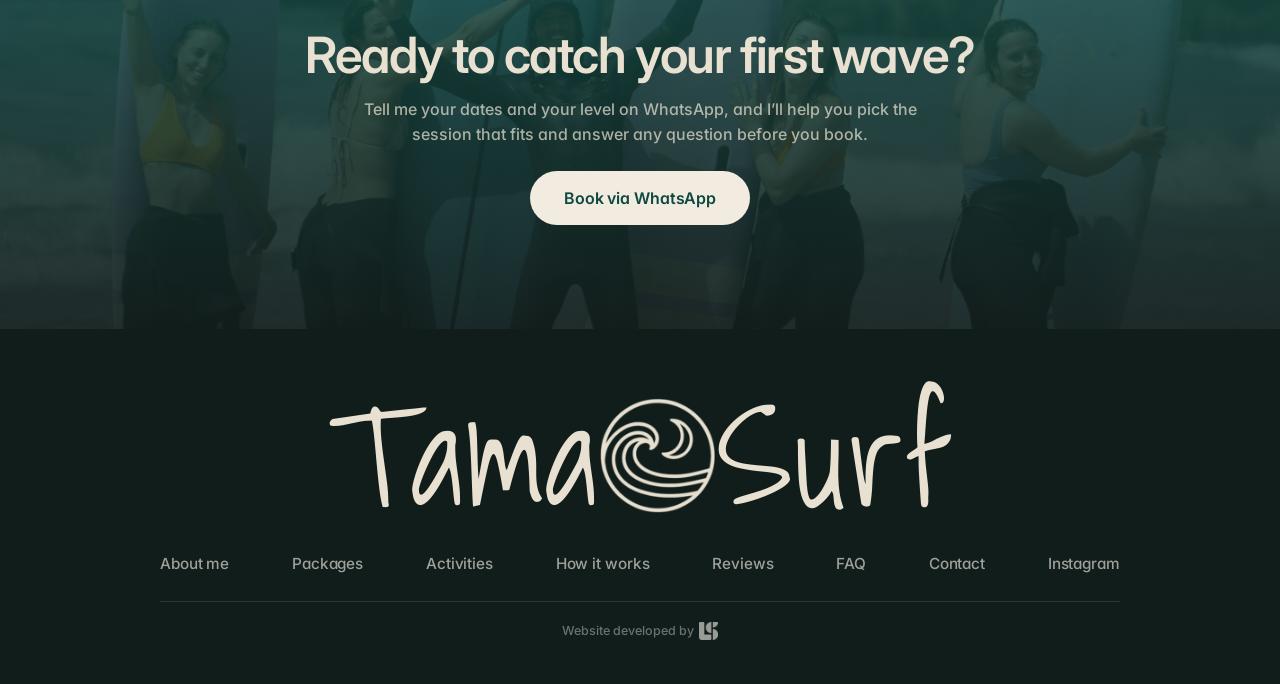
==== commit d94a40c4: "Client feedback: green nav, package pages, camera-roll gallery - Nav: brand green bar with beige tex" ====
--- a/index.html
+++ b/index.html
@@ -102,7 +102,7 @@
   <header class="nav" id="nav">
     <div class="nav__inner">
       <a href="#" class="nav__brand" aria-label="Tamasurf home">
-        <img src="assets/logo.png" alt="Tamasurf" class="nav__logo" width="260" height="146" />
+        <span class="nav__logo" aria-hidden="true"></span>
       </a>
 
       <nav class="nav__links" aria-label="Primary">
@@ -113,6 +113,10 @@
       </nav>
 
       <div class="nav__right">
+        <a href="https://www.instagram.com/tamasurf.morocco/" class="nav__ig" target="_blank" rel="noopener" aria-label="Tama Surf on Instagram">
+          <svg viewBox="0 0 24 24" fill="none" stroke="currentColor" stroke-width="1.8" stroke-linecap="round" stroke-linejoin="round" aria-hidden="true"><rect x="3" y="3" width="18" height="18" rx="5"/><circle cx="12" cy="12" r="4.2"/><circle cx="17.4" cy="6.6" r="0.6" fill="currentColor" stroke="none"/></svg>
+        </a>
+
         <!-- Language Switcher -->
         <div class="lang-switcher" id="langSwitcher">
           <button class="lang-btn" type="button" aria-haspopup="listbox" aria-expanded="false">
@@ -164,7 +168,7 @@
   <div class="mobile-menu-overlay" id="mobileMenuOverlay"></div>
   <div class="mobile-menu" id="mobileMenu" role="dialog" aria-label="Navigation">
     <div class="mobile-menu__top">
-      <img src="assets/logo.png" alt="Tamasurf" class="mobile-menu__logo" width="260" height="146" />
+      <span class="mobile-menu__logo" role="img" aria-label="Tamasurf"></span>
       <button class="mobile-menu__close" id="mobileMenuClose" aria-label="Close menu">&#x2715;</button>
     </div>
     <nav class="mobile-menu__links" aria-label="Mobile">
@@ -246,65 +250,100 @@
         </div>
         <div class="pkg__track" id="pkgTrack" data-pkg-track tabindex="0" role="group" aria-label="Surf packages">
         <article class="pkg">
-          <div class="pkg__media"><img src="assets/course-1.jpg" alt="Beginner surf lesson in Taghazout" loading="lazy" width="800" height="910" /></div>
+          <div class="pkg__media slides" data-slides>
+            <div class="slides__strip">
+              <img src="assets/course-1.jpg" alt="Beginner surf lesson in Taghazout" loading="lazy" width="800" height="910" />
+              <img src="assets/pkg/beginner-2.jpg" alt="Beginner student paddling with the coach" loading="lazy" width="1400" height="788" />
+              <img src="assets/pkg/beginner-3.jpg" alt="Kid learning to pop up on the beach" loading="lazy" width="1080" height="1350" style="object-position: 50% 20%" />
+            </div>
+          </div>
           <div class="pkg__body">
             <h3 class="pkg__title" data-i18n="pkg1_title">Beginner Surf Lesson</h3>
             <p class="pkg__desc" data-i18n="pkg1_desc">Your first steps into surfing: warm-up, paddling, the take-off and riding your first waves, in a relaxed and supportive setting.</p>
-            <p class="pkg__from" data-i18n="lbl_from">Starting from</p>
-            <p class="pkg__price"><span class="pkg__amount">&euro;35</span><span class="pkg__unit" data-i18n="unit_person_2h_group">/ person, 2h group</span></p>
+            <table class="pkg__ptable">
+              <thead><tr><th scope="col"><span class="sr-only">Option</span></th><th scope="col" data-i18n="price_private">Private</th><th scope="col" data-i18n="price_group">Group / person</th></tr></thead>
+              <tbody>
+                <tr><th scope="row" data-i18n="price_2h">2h lesson</th><td>&euro;40</td><td>&euro;35</td></tr>
+                <tr><th scope="row" data-i18n="price_full_day">Full day</th><td>&euro;45</td><td>&euro;40</td></tr>
+              </tbody>
+            </table>
             <ul class="pkg__feats">
-            <li class="pkg__feat"><svg class="pkg__ico" viewBox="0 0 20 20" fill="none" stroke="currentColor" stroke-width="1.5" stroke-linecap="round" stroke-linejoin="round" aria-hidden="true"><circle cx="10" cy="10" r="7.2"/><path d="M10 5.8V10l2.8 1.8"/></svg><span data-i18n="feat_2h_lesson">2h lesson: 40&euro; private / 35&euro; group</span></li>
-            <li class="pkg__feat"><svg class="pkg__ico" viewBox="0 0 20 20" fill="none" stroke="currentColor" stroke-width="1.5" stroke-linecap="round" stroke-linejoin="round" aria-hidden="true"><circle cx="10" cy="10" r="3.6"/><path d="M10 2v1.8M10 16.2V18M2 10h1.8M16.2 10H18M4.3 4.3l1.3 1.3M14.4 14.4l1.3 1.3M15.7 4.3l-1.3 1.3M5.6 14.4l-1.3 1.3"/></svg><span data-i18n="feat_full_day">Full day: 45&euro; private / 40&euro; group</span></li>
             <li class="pkg__feat"><svg class="pkg__ico" viewBox="0 0 20 20" fill="none" stroke="currentColor" stroke-width="1.5" stroke-linecap="round" stroke-linejoin="round" aria-hidden="true"><circle cx="10" cy="10" r="7.5"/><path d="m6.6 10.2 2.3 2.3 4.5-4.7"/></svg><span data-i18n="feat_full_day_breakdown">Full day = 2h lesson + beach lunch + 2h free surf</span></li>
             <li class="pkg__feat"><svg class="pkg__ico" viewBox="0 0 20 20" fill="none" stroke="currentColor" stroke-width="1.5" stroke-linecap="round" stroke-linejoin="round" aria-hidden="true"><path d="M4 16c0-6.6 5.4-12 12-12 0 6.6-5.4 12-12 12Z"/><path d="M8.5 11.5 12 15"/></svg><span data-i18n="feat_board_wetsuit">Board &amp; wetsuit included</span></li>
             <li class="pkg__feat"><svg class="pkg__ico" viewBox="0 0 20 20" fill="none" stroke="currentColor" stroke-width="1.5" stroke-linecap="round" stroke-linejoin="round" aria-hidden="true"><path d="M2 13.5V7.2a1 1 0 0 1 1-1h8.5v7.3"/><path d="M11.5 8.4h3.1l2.9 3v2.1"/><path d="M2 13.5h1.4M8.6 13.5h2.6M15.4 13.5h2.1"/><circle cx="5.6" cy="14.2" r="1.9"/><circle cx="13.6" cy="14.2" r="1.9"/></svg><span data-i18n="feat_transport">Transport included</span></li>
             </ul>
             <a href="https://wa.me/212653021167" class="pkg__cta" target="_blank" rel="noopener" data-i18n="btn_book_now">Book Now</a>
+            <a href="beginner.html" class="pkg__more" data-i18n="btn_learn_more">Learn more</a>
           </div>
         </article>
 
         <article class="pkg">
-          <div class="pkg__media"><img src="assets/course-2.jpg" alt="Surfer riding a green wave" loading="lazy" width="900" height="600" /></div>
+          <div class="pkg__media slides" data-slides>
+            <div class="slides__strip">
+              <img src="assets/pkg/green-wave-1.jpg" alt="Surf group celebrating on their boards" loading="lazy" width="1400" height="788" />
+              <img src="assets/pkg/green-wave-2.jpg" alt="Surfer riding a green wave" loading="lazy" width="1400" height="934" />
+              <img src="assets/pkg/green-wave-3.jpg" alt="Student surfing an unbroken wave" loading="lazy" width="1400" height="934" />
+            </div>
+          </div>
           <div class="pkg__body">
             <h3 class="pkg__title" data-i18n="pkg2_title">Green Wave Surf Lesson</h3>
             <p class="pkg__desc" data-i18n="pkg2_desc">Ready to leave the whitewater? Work on wave selection, timing, positioning and proper take-offs on clean unbroken waves.</p>
-            <p class="pkg__from" data-i18n="lbl_from">Starting from</p>
-            <p class="pkg__price"><span class="pkg__amount">&euro;35</span><span class="pkg__unit" data-i18n="unit_person_2h_group">/ person, 2h group</span></p>
+            <table class="pkg__ptable">
+              <thead><tr><th scope="col"><span class="sr-only">Option</span></th><th scope="col" data-i18n="price_private">Private</th><th scope="col" data-i18n="price_group">Group / person</th></tr></thead>
+              <tbody>
+                <tr><th scope="row" data-i18n="price_2h">2h lesson</th><td>&euro;40</td><td>&euro;35</td></tr>
+                <tr><th scope="row" data-i18n="price_full_day">Full day</th><td>&euro;45</td><td>&euro;40</td></tr>
+              </tbody>
+            </table>
             <ul class="pkg__feats">
-            <li class="pkg__feat"><svg class="pkg__ico" viewBox="0 0 20 20" fill="none" stroke="currentColor" stroke-width="1.5" stroke-linecap="round" stroke-linejoin="round" aria-hidden="true"><circle cx="10" cy="10" r="7.2"/><path d="M10 5.8V10l2.8 1.8"/></svg><span data-i18n="feat_2h_lesson">2h lesson: 40&euro; private / 35&euro; group</span></li>
-            <li class="pkg__feat"><svg class="pkg__ico" viewBox="0 0 20 20" fill="none" stroke="currentColor" stroke-width="1.5" stroke-linecap="round" stroke-linejoin="round" aria-hidden="true"><circle cx="10" cy="10" r="3.6"/><path d="M10 2v1.8M10 16.2V18M2 10h1.8M16.2 10H18M4.3 4.3l1.3 1.3M14.4 14.4l1.3 1.3M15.7 4.3l-1.3 1.3M5.6 14.4l-1.3 1.3"/></svg><span data-i18n="feat_full_day">Full day: 45&euro; private / 40&euro; group</span></li>
             <li class="pkg__feat"><svg class="pkg__ico" viewBox="0 0 20 20" fill="none" stroke="currentColor" stroke-width="1.5" stroke-linecap="round" stroke-linejoin="round" aria-hidden="true"><circle cx="10" cy="10" r="7.5"/><path d="m6.6 10.2 2.3 2.3 4.5-4.7"/></svg><span data-i18n="feat_full_day_breakdown">Full day = 2h lesson + beach lunch + 2h free surf</span></li>
             <li class="pkg__feat"><svg class="pkg__ico" viewBox="0 0 20 20" fill="none" stroke="currentColor" stroke-width="1.5" stroke-linecap="round" stroke-linejoin="round" aria-hidden="true"><path d="M4 16c0-6.6 5.4-12 12-12 0 6.6-5.4 12-12 12Z"/><path d="M8.5 11.5 12 15"/></svg><span data-i18n="feat_board_wetsuit">Board &amp; wetsuit included</span></li>
             <li class="pkg__feat"><svg class="pkg__ico" viewBox="0 0 20 20" fill="none" stroke="currentColor" stroke-width="1.5" stroke-linecap="round" stroke-linejoin="round" aria-hidden="true"><path d="M2 13.5V7.2a1 1 0 0 1 1-1h8.5v7.3"/><path d="M11.5 8.4h3.1l2.9 3v2.1"/><path d="M2 13.5h1.4M8.6 13.5h2.6M15.4 13.5h2.1"/><circle cx="5.6" cy="14.2" r="1.9"/><circle cx="13.6" cy="14.2" r="1.9"/></svg><span data-i18n="feat_transport">Transport included</span></li>
             </ul>
             <a href="https://wa.me/212653021167" class="pkg__cta" target="_blank" rel="noopener" data-i18n="btn_book_now">Book Now</a>
+            <a href="green-wave.html" class="pkg__more" data-i18n="btn_learn_more">Learn more</a>
           </div>
         </article>
 
         <article class="pkg">
-          <div class="pkg__media"><img src="assets/course-3.jpg" alt="Intermediate surfer with a board" loading="lazy" width="900" height="600" /></div>
+          <div class="pkg__media slides" data-slides>
+            <div class="slides__strip">
+              <img src="assets/course-3.jpg" alt="Intermediate surfer on a green wave" loading="lazy" width="2736" height="1824" />
+              <img src="assets/pkg/intermediate-2.jpg" alt="Surfers walking into the water with their boards" loading="lazy" width="1400" height="936" />
+              <img src="assets/pkg/intermediate-3.jpg" alt="Surfer hitting the lip of a wave" loading="lazy" width="1400" height="788" />
+            </div>
+          </div>
           <div class="pkg__body">
             <h3 class="pkg__title" data-i18n="pkg3_title">Intermediate Lesson</h3>
             <p class="pkg__desc" data-i18n="pkg3_desc">Already catching green waves? Refine your turns, speed generation and linking manoeuvres.</p>
-            <p class="pkg__from" data-i18n="lbl_from">Starting from</p>
-            <p class="pkg__price"><span class="pkg__amount">&euro;35</span><span class="pkg__unit" data-i18n="unit_person_2h_group">/ person, 2h group</span></p>
+            <table class="pkg__ptable">
+              <thead><tr><th scope="col"><span class="sr-only">Option</span></th><th scope="col" data-i18n="price_private">Private</th><th scope="col" data-i18n="price_group">Group / person</th></tr></thead>
+              <tbody>
+                <tr><th scope="row" data-i18n="price_2h">2h lesson</th><td>&euro;40</td><td>&euro;35</td></tr>
+                <tr><th scope="row" data-i18n="price_full_day">Full day</th><td>&euro;45</td><td>&euro;40</td></tr>
+              </tbody>
+            </table>
             <ul class="pkg__feats">
-            <li class="pkg__feat"><svg class="pkg__ico" viewBox="0 0 20 20" fill="none" stroke="currentColor" stroke-width="1.5" stroke-linecap="round" stroke-linejoin="round" aria-hidden="true"><circle cx="10" cy="10" r="7.2"/><path d="M10 5.8V10l2.8 1.8"/></svg><span data-i18n="feat_2h_lesson">2h lesson: 40&euro; private / 35&euro; group</span></li>
-            <li class="pkg__feat"><svg class="pkg__ico" viewBox="0 0 20 20" fill="none" stroke="currentColor" stroke-width="1.5" stroke-linecap="round" stroke-linejoin="round" aria-hidden="true"><circle cx="10" cy="10" r="3.6"/><path d="M10 2v1.8M10 16.2V18M2 10h1.8M16.2 10H18M4.3 4.3l1.3 1.3M14.4 14.4l1.3 1.3M15.7 4.3l-1.3 1.3M5.6 14.4l-1.3 1.3"/></svg><span data-i18n="feat_full_day">Full day: 45&euro; private / 40&euro; group</span></li>
             <li class="pkg__feat"><svg class="pkg__ico" viewBox="0 0 20 20" fill="none" stroke="currentColor" stroke-width="1.5" stroke-linecap="round" stroke-linejoin="round" aria-hidden="true"><circle cx="10" cy="10" r="7.5"/><path d="m6.6 10.2 2.3 2.3 4.5-4.7"/></svg><span data-i18n="feat_full_day_breakdown">Full day = 2h lesson + beach lunch + 2h free surf</span></li>
             <li class="pkg__feat"><svg class="pkg__ico" viewBox="0 0 20 20" fill="none" stroke="currentColor" stroke-width="1.5" stroke-linecap="round" stroke-linejoin="round" aria-hidden="true"><path d="M4 16c0-6.6 5.4-12 12-12 0 6.6-5.4 12-12 12Z"/><path d="M8.5 11.5 12 15"/></svg><span data-i18n="feat_board_wetsuit">Board &amp; wetsuit included</span></li>
             <li class="pkg__feat"><svg class="pkg__ico" viewBox="0 0 20 20" fill="none" stroke="currentColor" stroke-width="1.5" stroke-linecap="round" stroke-linejoin="round" aria-hidden="true"><path d="M2 13.5V7.2a1 1 0 0 1 1-1h8.5v7.3"/><path d="M11.5 8.4h3.1l2.9 3v2.1"/><path d="M2 13.5h1.4M8.6 13.5h2.6M15.4 13.5h2.1"/><circle cx="5.6" cy="14.2" r="1.9"/><circle cx="13.6" cy="14.2" r="1.9"/></svg><span data-i18n="feat_transport">Transport included</span></li>
             </ul>
             <a href="https://wa.me/212653021167" class="pkg__cta" target="_blank" rel="noopener" data-i18n="btn_book_now">Book Now</a>
+            <a href="intermediate.html" class="pkg__more" data-i18n="btn_learn_more">Learn more</a>
           </div>
         </article>
 
         <article class="pkg">
-          <div class="pkg__media"><img src="assets/course-4.jpg" alt="Surfers walking to the water" loading="lazy" width="800" height="534" /></div>
+          <div class="pkg__media slides" data-slides>
+            <div class="slides__strip">
+              <img src="assets/pkg/guiding-1.jpg" alt="Coach pointing out the surf spot" loading="lazy" width="1050" height="1400" />
+              <img src="assets/pkg/guiding-2.jpg" alt="Surfer walking to the lineup" loading="lazy" width="1400" height="934" />
+              <img src="assets/pkg/guiding-3.jpg" alt="Loading surfboards on the car roof" loading="lazy" width="1050" height="1400" />
+            </div>
+          </div>
           <div class="pkg__body">
             <h3 class="pkg__title" data-i18n="pkg4_title">Surf Guiding</h3>
             <p class="pkg__desc" data-i18n="pkg4_desc">Daily guiding to the best spot based on swell, wind, tides and your level. Uncrowded lineups.</p>
-            <p class="pkg__from" data-i18n="lbl_from">Starting from</p>
             <p class="pkg__price"><span class="pkg__amount">&euro;35</span><span class="pkg__unit" data-i18n="unit_person_per_day">/ person, per day</span></p>
             <ul class="pkg__feats">
             <li class="pkg__feat"><svg class="pkg__ico" viewBox="0 0 20 20" fill="none" stroke="currentColor" stroke-width="1.5" stroke-linecap="round" stroke-linejoin="round" aria-hidden="true"><path d="M10 17.5s5.5-4.6 5.5-9a5.5 5.5 0 0 0-11 0c0 4.4 5.5 9 5.5 9Z"/><circle cx="10" cy="8.4" r="2.1"/></svg><span data-i18n="feat_best_spot">Best spot of the day, chosen daily</span></li>
@@ -314,6 +353,7 @@
             <li class="pkg__feat"><svg class="pkg__ico" viewBox="0 0 20 20" fill="none" stroke="currentColor" stroke-width="1.5" stroke-linecap="round" stroke-linejoin="round" aria-hidden="true"><path d="M2 13.5V7.2a1 1 0 0 1 1-1h8.5v7.3"/><path d="M11.5 8.4h3.1l2.9 3v2.1"/><path d="M2 13.5h1.4M8.6 13.5h2.6M15.4 13.5h2.1"/><circle cx="5.6" cy="14.2" r="1.9"/><circle cx="13.6" cy="14.2" r="1.9"/></svg><span data-i18n="feat_transport">Transport included</span></li>
             </ul>
             <a href="https://wa.me/212653021167" class="pkg__cta" target="_blank" rel="noopener" data-i18n="btn_book_now">Book Now</a>
+            <a href="guiding.html" class="pkg__more" data-i18n="btn_learn_more">Learn more</a>
           </div>
         </article>
         </div>
@@ -337,8 +377,7 @@
 
       <div class="about__main">
         <div class="about__media">
-          <video src="assets/about-video.mp4" poster="assets/about-video-poster.jpg"
-                 autoplay muted loop playsinline preload="metadata" aria-hidden="true"></video>
+          <img src="assets/about-youness.jpg" alt="Youness surfing a wave near Taghazout" loading="lazy" width="882" height="1403" style="object-position: 50% 45%" />
         </div>
 
         <div class="about__content">
@@ -390,31 +429,37 @@
 
       <div class="process__grid">
         <article class="pcard">
+          <div class="pcard__media"><img src="assets/gallery/roll-11.jpg" alt="Loading surfboards on the car before the session" loading="lazy" width="720" height="1280" style="object-position: 50% 35%" /></div>
           <div class="pcard__top"><img class="pcard__icon" src="assets/p1.svg" alt="" /><span class="pcard__num">01</span></div>
           <h3 class="pcard__title" data-i18n="p1_title">Book</h3>
           <p class="pcard__text" data-i18n="p1_text">Send me a message on WhatsApp and tell me your dates and level, and I'll help you pick the session that fits you best.</p>
         </article>
         <article class="pcard">
+          <div class="pcard__media"><img src="assets/gallery/roll-05.jpg" alt="Group warm-up on the beach" loading="lazy" width="1280" height="854" /></div>
           <div class="pcard__top"><img class="pcard__icon" src="assets/p2.svg" alt="" /><span class="pcard__num">02</span></div>
           <h3 class="pcard__title" data-i18n="p2_title">Meet &amp; Warm Up</h3>
           <p class="pcard__text" data-i18n="p2_text">We meet on the sand, loosen up together and go through a quick safety briefing so you feel ready before we paddle out.</p>
         </article>
         <article class="pcard">
+          <div class="pcard__media"><img src="assets/gallery/roll-02.jpg" alt="Coach Youness with a student in the water" loading="lazy" width="960" height="1280" style="object-position: 50% 40%" /></div>
           <div class="pcard__top"><img class="pcard__icon" src="assets/p3.svg" alt="" /><span class="pcard__num">03</span></div>
           <h3 class="pcard__title" data-i18n="p3_title">Lesson</h3>
           <p class="pcard__text" data-i18n="p3_text">Two hours in the water with me, one-on-one or in a small group, with feedback tailored to exactly where you are.</p>
         </article>
         <article class="pcard">
+          <div class="pcard__media"><img src="assets/gallery/roll-03.jpg" alt="Tajine lunch on the beach" loading="lazy" width="720" height="1280" style="object-position: 50% 80%" /></div>
           <div class="pcard__top"><img class="pcard__icon" src="assets/p4.svg" alt="" /><span class="pcard__num">04</span></div>
           <h3 class="pcard__title" data-i18n="p4_title">Lunch at the Beach</h3>
           <p class="pcard__text" data-i18n="p4_text">On full-day packages we share a fresh lunch on the beach. Time to rest, refuel and swap stories before the next surf.</p>
         </article>
         <article class="pcard">
+          <div class="pcard__media"><img src="assets/pkg/green-wave-2.jpg" alt="Student riding a wave during free surf" loading="lazy" width="1400" height="934" /></div>
           <div class="pcard__top"><img class="pcard__icon" src="assets/p5.svg" alt="" /><span class="pcard__num">05</span></div>
           <h3 class="pcard__title" data-i18n="p5_title">Free Surf</h3>
           <p class="pcard__text" data-i18n="p5_text">Two more hours to put it all into practice and just enjoy the waves, with me close by whenever you need a hand.</p>
         </article>
         <article class="pcard">
+          <div class="pcard__media"><img src="assets/gallery/roll-01.jpg" alt="Students celebrating on their boards" loading="lazy" width="720" height="1280" style="object-position: 50% 62%" /></div>
           <div class="pcard__top"><img class="pcard__icon" src="assets/p6.svg" alt="" /><span class="pcard__num">06</span></div>
           <h3 class="pcard__title" data-i18n="p6_title">Progress</h3>
           <p class="pcard__text" data-i18n="p6_text">We look back on how your session went and map out your next step, from whitewater to green waves to point breaks.</p>
@@ -445,14 +490,23 @@
         </div>
         <div class="pkg__track" id="actTrack" data-pkg-track tabindex="0" role="group" aria-label="Activities">
         <article class="pkg">
-          <div class="pkg__media"><img src="assets/act-1.jpg" alt="Surfskate session" loading="lazy" width="800" height="450" /></div>
+          <div class="pkg__media slides" data-slides>
+            <div class="slides__strip">
+              <img src="assets/pkg/surfskate-1.jpg" alt="Taghazout skatepark" loading="lazy" width="1400" height="788" />
+              <img src="assets/pkg/surfskate-2.jpg" alt="Surfskate session in the bowl" loading="lazy" width="1400" height="788" />
+              <img src="assets/pkg/surfskate-3.jpg" alt="Sunset over the skatepark" loading="lazy" width="1050" height="1400" />
+            </div>
+          </div>
           <div class="pkg__body">
             <h3 class="pkg__title" data-i18n="act1_title">Surfskate</h3>
             <p class="pkg__desc" data-i18n="act1_desc">Improve your balance, flow and turning technique on land. Perfect training to boost your surf skills before you paddle out.</p>
-            <p class="pkg__from" data-i18n="lbl_from">Starting from</p>
-            <p class="pkg__price"><span class="pkg__amount">&euro;20</span><span class="pkg__unit" data-i18n="unit_person_group">/ person, group</span></p>
+            <table class="pkg__ptable">
+              <thead><tr><th scope="col"><span class="sr-only">Option</span></th><th scope="col" data-i18n="price_private">Private</th><th scope="col" data-i18n="price_group">Group / person</th></tr></thead>
+              <tbody>
+                <tr><th scope="row" data-i18n="price_2h_session">2h session</th><td>&euro;25</td><td>&euro;20</td></tr>
+              </tbody>
+            </table>
             <ul class="pkg__feats">
-            <li class="pkg__feat"><svg class="pkg__ico" viewBox="0 0 20 20" fill="none" stroke="currentColor" stroke-width="1.5" stroke-linecap="round" stroke-linejoin="round" aria-hidden="true"><circle cx="8" cy="7.5" r="2.8"/><path d="M2.5 16.5a5.5 5.5 0 0 1 11 0"/><path d="M14 5.2a2.8 2.8 0 0 1 0 5.4M15.5 16.5a5.4 5.4 0 0 0-2-4.2"/></svg><span data-i18n="feat_act1_price">Private 25&euro; / Group 20&euro; per person</span></li>
             <li class="pkg__feat"><svg class="pkg__ico" viewBox="0 0 20 20" fill="none" stroke="currentColor" stroke-width="1.5" stroke-linecap="round" stroke-linejoin="round" aria-hidden="true"><path d="M4 16c0-6.6 5.4-12 12-12 0 6.6-5.4 12-12 12Z"/><path d="M8.5 11.5 12 15"/></svg><span data-i18n="feat_surfskate_provided">Surfskate provided</span></li>
             <li class="pkg__feat"><svg class="pkg__ico" viewBox="0 0 20 20" fill="none" stroke="currentColor" stroke-width="1.5" stroke-linecap="round" stroke-linejoin="round" aria-hidden="true"><circle cx="10" cy="10" r="7.2"/><path d="M10 5.8V10l2.8 1.8"/></svg><span data-i18n="feat_balance_flow">Balance, flow &amp; turning technique</span></li>
             <li class="pkg__feat"><svg class="pkg__ico" viewBox="0 0 20 20" fill="none" stroke="currentColor" stroke-width="1.5" stroke-linecap="round" stroke-linejoin="round" aria-hidden="true"><circle cx="10" cy="10" r="7.5"/><path d="m6.6 10.2 2.3 2.3 4.5-4.7"/></svg><span data-i18n="feat_great_training">Great training for the water</span></li>
@@ -462,11 +516,16 @@
         </article>
 
         <article class="pkg">
-          <div class="pkg__media"><img src="assets/act-2.jpg" alt="Timlaline sand dunes excursion" loading="lazy" width="900" height="720" /></div>
+          <div class="pkg__media slides" data-slides>
+            <div class="slides__strip">
+              <img src="assets/pkg/sand-dunes-1.jpg" alt="Campfire at sunset on the dunes trip" loading="lazy" width="1050" height="1400" />
+              <img src="assets/pkg/sand-dunes-2.jpg" alt="Camel at the Timlaline dunes" loading="lazy" width="787" height="1400" />
+              <img src="assets/pkg/sand-dunes-3.jpg" alt="Sandstone rock formations" loading="lazy" width="787" height="1400" />
+            </div>
+          </div>
           <div class="pkg__body">
             <h3 class="pkg__title" data-i18n="act2_title">Sand Dunes</h3>
             <p class="pkg__desc" data-i18n="act2_desc">Guided trip to the Timlaline Sand Dunes: sandboarding, desert views and traditional Moroccan tea.</p>
-            <p class="pkg__from" data-i18n="lbl_from">Starting from</p>
             <p class="pkg__price"><span class="pkg__amount">&euro;20</span><span class="pkg__unit" data-i18n="unit_person">/ person</span></p>
             <ul class="pkg__feats">
             <li class="pkg__feat"><svg class="pkg__ico" viewBox="0 0 20 20" fill="none" stroke="currentColor" stroke-width="1.5" stroke-linecap="round" stroke-linejoin="round" aria-hidden="true"><circle cx="8" cy="7.5" r="2.8"/><path d="M2.5 16.5a5.5 5.5 0 0 1 11 0"/><path d="M14 5.2a2.8 2.8 0 0 1 0 5.4M15.5 16.5a5.4 5.4 0 0 0-2-4.2"/></svg><span data-i18n="feat_min_3">Minimum 3 people</span></li>
@@ -479,11 +538,15 @@
         </article>
 
         <article class="pkg">
-          <div class="pkg__media"><img src="assets/act-3.jpg" alt="Paradise Valley in the Atlas mountains" loading="lazy" width="800" height="450" /></div>
+          <div class="pkg__media slides" data-slides>
+            <div class="slides__strip">
+              <img src="assets/pkg/paradise-valley-1.jpg" alt="Canyon walls in Paradise Valley" loading="lazy" width="787" height="1400" />
+              <img src="assets/pkg/paradise-valley-2.jpg" alt="Fruit stall on the way to Paradise Valley" loading="lazy" width="787" height="1400" />
+            </div>
+          </div>
           <div class="pkg__body">
             <h3 class="pkg__title" data-i18n="act3_title">Paradise Valley</h3>
             <p class="pkg__desc" data-i18n="act3_desc">A guided excursion to a hidden mountain oasis in the Atlas: natural pools, palm groves and mountain scenery.</p>
-            <p class="pkg__from" data-i18n="lbl_from">Starting from</p>
             <p class="pkg__price"><span class="pkg__amount">&euro;15</span><span class="pkg__unit" data-i18n="unit_person">/ person</span></p>
             <ul class="pkg__feats">
             <li class="pkg__feat"><svg class="pkg__ico" viewBox="0 0 20 20" fill="none" stroke="currentColor" stroke-width="1.5" stroke-linecap="round" stroke-linejoin="round" aria-hidden="true"><circle cx="8" cy="7.5" r="2.8"/><path d="M2.5 16.5a5.5 5.5 0 0 1 11 0"/><path d="M14 5.2a2.8 2.8 0 0 1 0 5.4M15.5 16.5a5.4 5.4 0 0 0-2-4.2"/></svg><span data-i18n="feat_min_3">Minimum 3 people</span></li>
@@ -501,46 +564,62 @@
 
   <!-- ====================== GALLERY ====================== -->
   <section class="gallery section--alt" id="gallery">
-    <div class="gallery__inner">
-      <div class="section-head">
+    <div class="roll">
+      <div class="section-head roll__head">
         <span class="eyebrow"><img src="assets/ic-photos.svg" alt="" /><span data-i18n="gallery_eyebrow">Gallery</span></span>
-        <h2 class="section-title" data-i18n="gallery_title">Moments on the Water</h2>
+        <h2 class="section-title" data-i18n="gallery_title">What your camera roll will look like after your surf trip to Morocco</h2>
         <p class="section-sub" data-i18n="gallery_sub">Snapshots from students learning to surf, conquering waves, and celebrating the Moroccan coast.</p>
       </div>
 
-      <div class="gallery__grid" data-gallery>
-        <a class="gallery__item" href="assets/gal-1.jpeg" data-lightbox="gallery">
-          <img src="assets/gal-1.jpeg" alt="Surfer catching a wave" loading="lazy" />
-          <div class="gallery__overlay"></div>
-        </a>
-        <a class="gallery__item" href="assets/gal-2.jpeg" data-lightbox="gallery">
-          <img src="assets/gal-2.jpeg" alt="Student on surfboard" loading="lazy" />
-          <div class="gallery__overlay"></div>
-        </a>
-        <a class="gallery__item" href="assets/gal-3.jpeg" data-lightbox="gallery">
-          <img src="assets/gal-3.jpeg" alt="Surfing lesson in action" loading="lazy" />
-          <div class="gallery__overlay"></div>
-        </a>
-        <a class="gallery__item" href="assets/gal-4.jpeg" data-lightbox="gallery">
-          <img src="assets/gal-4.jpeg" alt="Beach coaching session" loading="lazy" />
-          <div class="gallery__overlay"></div>
-        </a>
-        <a class="gallery__item" href="assets/gal-5.jpeg" data-lightbox="gallery">
-          <img src="assets/gal-5.jpeg" alt="Wave at Taghazout" loading="lazy" />
-          <div class="gallery__overlay"></div>
-        </a>
-        <a class="gallery__item" href="assets/gal-6.jpeg" data-lightbox="gallery">
-          <img src="assets/gal-6.jpeg" alt="Group surf lesson" loading="lazy" />
-          <div class="gallery__overlay"></div>
-        </a>
-        <a class="gallery__item" href="assets/gal-7.jpeg" data-lightbox="gallery">
-          <img src="assets/gal-7.jpeg" alt="Surfer in the water" loading="lazy" />
-          <div class="gallery__overlay"></div>
-        </a>
-        <a class="gallery__item" href="assets/gal-8.jpeg" data-lightbox="gallery">
-          <img src="assets/gal-8.jpeg" alt="Sunrise surf session" loading="lazy" />
-          <div class="gallery__overlay"></div>
-        </a>
+      <div class="roll__grid" aria-label="Camera roll">
+        <button type="button" class="roll__thumb" data-roll-thumb aria-label="Photo 1"><img src="assets/gallery/thumb-01.jpg" alt="" width="240" height="240" loading="lazy" /></button>
+        <button type="button" class="roll__thumb" data-roll-thumb aria-label="Photo 2"><img src="assets/gallery/thumb-02.jpg" alt="" width="240" height="240" loading="lazy" /></button>
+        <button type="button" class="roll__thumb" data-roll-thumb aria-label="Photo 3"><img src="assets/gallery/thumb-03.jpg" alt="" width="240" height="240" loading="lazy" /></button>
+        <button type="button" class="roll__thumb" data-roll-thumb aria-label="Photo 4"><img src="assets/gallery/thumb-04.jpg" alt="" width="240" height="240" loading="lazy" /></button>
+        <button type="button" class="roll__thumb" data-roll-thumb aria-label="Photo 5"><img src="assets/gallery/thumb-05.jpg" alt="" width="240" height="240" loading="lazy" /></button>
+        <button type="button" class="roll__thumb" data-roll-thumb aria-label="Photo 6"><img src="assets/gallery/thumb-06.jpg" alt="" width="240" height="240" loading="lazy" /></button>
+        <button type="button" class="roll__thumb" data-roll-thumb aria-label="Photo 7"><img src="assets/gallery/thumb-07.jpg" alt="" width="240" height="240" loading="lazy" /></button>
+        <button type="button" class="roll__thumb" data-roll-thumb aria-label="Photo 8"><img src="assets/gallery/thumb-08.jpg" alt="" width="240" height="240" loading="lazy" /></button>
+        <button type="button" class="roll__thumb" data-roll-thumb aria-label="Photo 9"><img src="assets/gallery/thumb-09.jpg" alt="" width="240" height="240" loading="lazy" /></button>
+        <button type="button" class="roll__thumb" data-roll-thumb aria-label="Photo 10"><img src="assets/gallery/thumb-10.jpg" alt="" width="240" height="240" loading="lazy" /></button>
+        <button type="button" class="roll__thumb" data-roll-thumb aria-label="Photo 11"><img src="assets/gallery/thumb-11.jpg" alt="" width="240" height="240" loading="lazy" /></button>
+        <button type="button" class="roll__thumb" data-roll-thumb aria-label="Photo 12"><img src="assets/gallery/thumb-12.jpg" alt="" width="240" height="240" loading="lazy" /></button>
+        <button type="button" class="roll__thumb" data-roll-thumb aria-label="Photo 13"><img src="assets/gallery/thumb-13.jpg" alt="" width="240" height="240" loading="lazy" /></button>
+        <button type="button" class="roll__thumb" data-roll-thumb aria-label="Photo 14"><img src="assets/gallery/thumb-14.jpg" alt="" width="240" height="240" loading="lazy" /></button>
+      </div>
+
+      <div class="roll__phone" data-roll>
+        <div class="roll__screen">
+          <div class="roll__strip" tabindex="0" aria-roledescription="slideshow" aria-label="Surf trip photos">
+            <img src="assets/gallery/roll-01.jpg" alt="Students celebrating on their boards in the water" width="720" height="1280" loading="lazy" />
+            <img src="assets/gallery/roll-02.jpg" alt="Coach and student on the sand before paddling out" width="960" height="1280" loading="lazy" />
+            <img src="assets/gallery/roll-03.jpg" alt="Tajine lunch on the beach after the session" width="720" height="1280" loading="lazy" />
+            <img src="assets/gallery/roll-04.jpg" alt="Two surfers walking into the water with their boards" width="960" height="1280" loading="lazy" />
+            <img src="assets/gallery/roll-05.jpg" alt="Group warm-up on the beach" width="1280" height="854" loading="lazy" />
+            <img src="assets/gallery/roll-06.jpg" alt="Pop-up practice on the sand" width="960" height="1280" loading="lazy" />
+            <img src="assets/gallery/roll-07.jpg" alt="High five in the lineup" width="720" height="1280" loading="lazy" />
+            <img src="assets/gallery/roll-08.jpg" alt="Students running into the ocean" width="1280" height="854" loading="lazy" />
+            <img src="assets/gallery/roll-09.jpg" alt="Stretching next to the boards" width="1280" height="854" loading="lazy" />
+            <img src="assets/gallery/roll-10.jpg" alt="Coach showing the pop-up stance" width="1280" height="854" loading="lazy" />
+            <img src="assets/gallery/roll-11.jpg" alt="Loading surfboards on the car roof" width="720" height="1280" loading="lazy" />
+            <img src="assets/gallery/roll-12.jpg" alt="Theory session on the beach" width="720" height="1280" loading="lazy" />
+            <img src="assets/gallery/roll-13.jpg" alt="Parasol and board on the sand" width="1280" height="854" loading="lazy" />
+            <img src="assets/gallery/roll-14.jpg" alt="Surfboards next to a flowering bush" width="720" height="1280" loading="lazy" />
+          </div>
+          <div class="roll__top" aria-hidden="true">
+            <span class="roll__place">Taghazout, Morocco</span>
+            <span class="roll__count">1 / 14</span>
+          </div>
+          <div class="roll__bar" aria-hidden="true"><span></span></div>
+        </div>
+        <div class="roll__controls">
+          <button type="button" class="pkg__arrow" data-roll-prev aria-label="Previous photo"><svg viewBox="0 0 20 20" fill="none" stroke="currentColor" stroke-width="1.8" stroke-linecap="round" stroke-linejoin="round" aria-hidden="true"><path d="M12.5 4.5 7 10l5.5 5.5"/></svg></button>
+          <button type="button" class="pkg__arrow roll__play" data-roll-play aria-label="Pause slideshow">
+            <svg class="roll__ico-pause" viewBox="0 0 20 20" fill="currentColor" aria-hidden="true"><rect x="5.5" y="4.5" width="3" height="11" rx="1"/><rect x="11.5" y="4.5" width="3" height="11" rx="1"/></svg>
+            <svg class="roll__ico-play" viewBox="0 0 20 20" fill="currentColor" aria-hidden="true"><path d="M7 4.8v10.4a.8.8 0 0 0 1.2.7l8.2-5.2a.8.8 0 0 0 0-1.4L8.2 4.1A.8.8 0 0 0 7 4.8Z"/></svg>
+          </button>
+          <button type="button" class="pkg__arrow" data-roll-next aria-label="Next photo"><svg viewBox="0 0 20 20" fill="none" stroke="currentColor" stroke-width="1.8" stroke-linecap="round" stroke-linejoin="round" aria-hidden="true"><path d="M7.5 4.5 13 10l-5.5 5.5"/></svg></button>
+        </div>
       </div>
     </div>
   </section>
@@ -664,18 +743,6 @@
          data-i18n="nav_book">Book via WhatsApp</a>
     </div>
   </section>
-
-  <!-- ====================== LIGHTBOX MODAL ====================== -->
-  <div class="lightbox" id="lightbox">
-    <button class="lightbox__close" id="lightboxClose" aria-label="Close lightbox">&times;</button>
-    <div class="lightbox__nav">
-      <button class="lightbox__btn" id="lightboxPrev" aria-label="Previous image">&#8249;</button>
-      <button class="lightbox__btn" id="lightboxNext" aria-label="Next image">&#8250;</button>
-    </div>
-    <div class="lightbox__content">
-      <img class="lightbox__img" id="lightboxImg" src="" alt="" />
-    </div>
-  </div>
 
   </main>
 
@@ -695,6 +762,7 @@
         <a href="#testimonials" class="footer__link" data-i18n="nav_reviews">Reviews</a>
         <a href="#faq" class="footer__link" data-i18n="footer_faq">FAQ</a>
         <a href="https://wa.me/212653021167" class="footer__link" target="_blank" rel="noopener" data-i18n="footer_contact">Contact</a>
+        <a href="https://www.instagram.com/tamasurf.morocco/" class="footer__link" target="_blank" rel="noopener">Instagram</a>
       </nav>
       <p class="footer__credit">
         <span data-i18n="footer_credit">Website developed by</span>
--- a/style.css
+++ b/style.css
@@ -106,10 +106,10 @@
 .nav__inner {
   display: flex;
   align-items: center;
-  background: rgba(18,18,18,0.90);
+  background: rgba(14,72,65,0.94);   /* brand green */
   backdrop-filter: blur(16px);
   -webkit-backdrop-filter: blur(16px);
-  border: 1px solid rgba(255,255,255,0.12);
+  border: 1px solid rgba(242,235,223,0.16);
   border-radius: 50px;
   padding: 10px 14px 10px 24px;
   width: fit-content;
@@ -121,9 +121,13 @@
 
 .nav__brand { display: flex; align-items: center; }
 .nav__logo {
+  display: block;
   height: 48px;
-  width: auto;
-  filter: brightness(0) invert(1);
+  aspect-ratio: 260 / 146;
+  /* masked, not filtered: tints the logo the exact beige of the page */
+  background: var(--surface);
+  -webkit-mask: url("assets/logo.png") center/contain no-repeat;
+          mask: url("assets/logo.png") center/contain no-repeat;
 }
 
 .nav__links {
@@ -136,14 +140,26 @@
   font-size: 14.5px;
   font-weight: 500;
   letter-spacing: -0.1px;
-  color: rgba(255,255,255,0.55);
+  color: rgba(242,235,223,0.72);
   padding: 4px 0;
   white-space: nowrap;
   transition: color 0.25s var(--ease-soft);
 }
-.nav__link:hover { color: rgba(255,255,255,0.92); }
+.nav__link:hover { color: var(--surface); }
 
 .nav__right { display: flex; align-items: center; gap: 12px; }
+
+.nav__ig {
+  width: 38px; height: 38px;
+  display: grid;
+  place-items: center;
+  flex-shrink: 0;
+  border-radius: 50%;
+  color: var(--surface);
+  transition: background 0.2s;
+}
+.nav__ig:hover { background: rgba(242,235,223,0.12); }
+.nav__ig svg { width: 21px; height: 21px; }
 
 .nav__cta {
   display: inline-flex;
@@ -152,16 +168,15 @@
   font-size: 14.5px;
   font-weight: 600;
   letter-spacing: -0.1px;
-  color: #fff;
+  color: var(--green);
   padding: 12px 24px;
   border-radius: 9999px;
   border: 1px solid transparent;   /* matches the ghost button's box so both are equal height */
-  background: linear-gradient(135deg, var(--green), #16685e);
-  box-shadow: 0 0 20px rgba(14,72,65,0.35);
+  background: var(--surface);
   white-space: nowrap;
   transition: opacity 0.2s, transform 0.15s, box-shadow 0.2s;
 }
-.nav__cta:hover { opacity: 0.92; transform: translateY(-2px); box-shadow: 0 4px 24px rgba(14,72,65,0.5); }
+.nav__cta:hover { opacity: 0.92; transform: translateY(-2px); box-shadow: 0 4px 20px rgba(0,0,0,0.2); }
 
 /* ── Language switcher ── */
 .lang-switcher { position: relative; }
@@ -175,7 +190,7 @@
   transition: background 0.2s;
   font: inherit;
 }
-.lang-btn:hover { background: rgba(255,255,255,0.08); }
+.lang-btn:hover { background: rgba(242,235,223,0.12); }
 .lang-flag, .lang-opt-flag {
   width: 22px; height: 22px;
   border-radius: 50%;
@@ -186,11 +201,11 @@
 .flag-img { width: 100%; height: 100%; object-fit: cover; }
 .lang-code {
   font-size: 14px; font-weight: 500;
-  color: #d4d4d4;
+  color: var(--surface);
   letter-spacing: 0.04em;
 }
 .lang-chevron {
-  color: #a3a3a3;
+  color: rgba(242,235,223,0.7);
   display: flex; align-items: center;
   transition: transform 0.25s;
 }
@@ -199,8 +214,8 @@
 .lang-dropdown {
   position: absolute;
   top: calc(100% + 10px); right: 0;
-  background: #1a1a1a;
-  border: 1px solid rgba(255,255,255,0.1);
+  background: var(--green-hover);
+  border: 1px solid rgba(242,235,223,0.14);
   border-radius: 14px;
   overflow: hidden;
   min-width: 140px;
@@ -221,21 +236,21 @@
   padding: 12px 16px;
   cursor: pointer;
   font-size: 14px; font-weight: 500;
-  color: #d4d4d4;
+  color: rgba(242,235,223,0.8);
   transition: background 0.15s;
 }
-.lang-option:hover { background: rgba(255,255,255,0.07); }
-.lang-option.active { color: #5cc8b8; }
+.lang-option:hover { background: rgba(242,235,223,0.08); }
+.lang-option.active { color: var(--surface); font-weight: 600; }
 .lang-option.active .lang-opt-code::after { content: " \2713"; }
-.lang-divider { height: 1px; background: rgba(255,255,255,0.07); margin: 0 12px; }
+.lang-divider { height: 1px; background: rgba(242,235,223,0.1); margin: 0 12px; }
 
 /* ── Hamburger (mobile only) ── */
 .hamburger-btn {
   display: none;
   width: 38px; height: 38px;
   border-radius: 10px;
-  border: 1px solid rgba(255,255,255,0.1);
-  background: rgba(255,255,255,0.05);
+  border: 1px solid rgba(242,235,223,0.18);
+  background: rgba(242,235,223,0.06);
   cursor: pointer;
   flex-direction: column;
   justify-content: center;
@@ -245,11 +260,11 @@
   padding: 0;
   transition: background 0.2s;
 }
-.hamburger-btn:hover { background: rgba(255,255,255,0.1); }
+.hamburger-btn:hover { background: rgba(242,235,223,0.12); }
 .hamburger-bar {
   display: block;
   width: 17px; height: 1.5px;
-  background: #fff;
+  background: var(--surface);
   border-radius: 2px;
   transform-origin: center;
   transition: transform 0.32s cubic-bezier(0.16,1,0.3,1), opacity 0.22s;
@@ -271,10 +286,10 @@
   position: fixed;
   top: 12px; left: 12px; right: 12px;
   z-index: 200;
-  background: rgba(18,18,18,0.97);
+  background: rgba(14,72,65,0.98);
   backdrop-filter: blur(16px);
   -webkit-backdrop-filter: blur(16px);
-  border: 1px solid rgba(255,255,255,0.12);
+  border: 1px solid rgba(242,235,223,0.16);
   border-radius: 24px;
   padding: 20px 24px 28px;
   display: flex;
@@ -289,13 +304,20 @@
 body.menu-open .mobile-menu { opacity: 1; transform: translateY(0) scale(1); pointer-events: all; }
 
 .mobile-menu__top { display: flex; align-items: center; justify-content: space-between; }
-.mobile-menu__logo { height: 44px; width: auto; filter: brightness(0) invert(1); }
+.mobile-menu__logo {
+  display: block;
+  height: 44px;
+  aspect-ratio: 260 / 146;
+  background: var(--surface);
+  -webkit-mask: url("assets/logo.png") center/contain no-repeat;
+          mask: url("assets/logo.png") center/contain no-repeat;
+}
 .mobile-menu__close {
   width: 36px; height: 36px;
   border-radius: 10px;
-  border: 1px solid rgba(255,255,255,0.1);
-  background: rgba(255,255,255,0.05);
-  color: #fff;
+  border: 1px solid rgba(242,235,223,0.18);
+  background: rgba(242,235,223,0.06);
+  color: var(--surface);
   font-size: 14px;
   cursor: pointer;
 }
@@ -303,9 +325,9 @@
 .mobile-menu__link {
   font-size: 17px;
   font-weight: 500;
-  color: rgba(255,255,255,0.8);
+  color: rgba(242,235,223,0.85);
   padding: 13px 0;
-  border-bottom: 1px solid rgba(255,255,255,0.07);
+  border-bottom: 1px solid rgba(242,235,223,0.1);
 }
 .mobile-menu__link:last-child { border-bottom: none; }
 .mobile-menu__cta {
@@ -314,11 +336,11 @@
   justify-content: center;
   font-size: 15px;
   font-weight: 600;
-  color: #fff;
+  color: var(--green);
   padding: 14px;
   border-radius: 9999px;
   border: 1px solid transparent;   /* matches the ghost button's box so both are equal height */
-  background: linear-gradient(135deg, var(--green), #16685e);
+  background: var(--surface);
 }
 
 /* ============================================================
@@ -572,8 +594,11 @@
   background: var(--text-body);
   min-height: 360px;
 }
+.about__media { position: relative; }
+/* taken out of flow: a portrait photo would otherwise set the row's height,
+   instead of filling the box the text column defines */
 .about__media img,
-.about__media video { width: 100%; height: 100%; object-fit: cover; display: block; }
+.about__media video { position: absolute; inset: 0; width: 100%; height: 100%; object-fit: cover; display: block; }
 
 .about__content {
   flex: 1;
@@ -810,6 +835,7 @@
 }
 
 .pkg {
+  position: relative;   /* contains the price table's sr-only label, which would otherwise widen the page */
   display: flex;
   flex-direction: column;
   background: var(--surface-card);
@@ -838,6 +864,70 @@
 }
 .pkg:hover .pkg__media img { transform: scale(1.03); }
 
+/* ---- Photo slider inside a card (3 photos per package) ---- */
+.slides { position: relative; }
+.slides__strip {
+  display: flex;
+  height: 100%;
+  overflow-x: auto;
+  scroll-snap-type: x mandatory;
+  scroll-behavior: smooth;
+  overscroll-behavior-x: contain;   /* swiping photos never drags the card row */
+  scrollbar-width: none;
+}
+.slides__strip::-webkit-scrollbar { display: none; }
+.slides__strip img { flex: 0 0 100%; scroll-snap-align: start; }
+.pkg:hover .slides__strip img { transform: none; }   /* zoom fights the swipe */
+
+.slides__dots {
+  position: absolute;
+  left: 50%; bottom: 10px;
+  transform: translateX(-50%);
+  display: flex;
+  gap: 6px;
+  padding: 5px 8px;
+  border-radius: 99px;
+  background: rgba(10,20,18,0.32);
+  backdrop-filter: blur(6px);
+  -webkit-backdrop-filter: blur(6px);
+}
+.slides__dot {
+  width: 7px; height: 7px;
+  padding: 0;
+  border: 0;
+  border-radius: 50%;
+  background: rgba(242,235,223,0.5);
+  cursor: pointer;
+  transition: background 0.2s, transform 0.2s;
+}
+.slides__dot.is-active { background: var(--surface); transform: scale(1.15); }
+
+.slides__arrow {
+  position: absolute;
+  top: 50%;
+  width: 34px; height: 34px;
+  margin-top: -17px;
+  display: grid;
+  place-items: center;
+  border: 0;
+  border-radius: 50%;
+  background: rgba(242,235,223,0.88);
+  color: var(--text-dark);
+  box-shadow: 0 2px 8px rgba(0,0,0,0.18);
+  cursor: pointer;
+  opacity: 0;
+  transition: opacity 0.2s var(--ease-soft), background 0.2s;
+}
+.slides__arrow svg { width: 17px; height: 17px; }
+.slides__arrow--prev { left: 10px; }
+.slides__arrow--next { right: 10px; }
+.slides:hover .slides__arrow,
+.slides__arrow:focus-visible { opacity: 1; }
+.slides__arrow:hover { background: var(--surface); }
+@media (hover: none) {
+  .slides__arrow { display: none; }   /* touch: swipe + dots */
+}
+
 .pkg__body {
   display: flex;
   flex-direction: column;
@@ -868,13 +958,38 @@
   overflow: hidden;
   min-height: calc(4 * 1.5em);
 }
-.pkg__from {
+.pkg__desc + .pkg__price { margin-top: 22px; }
+
+/* ---- Price table: every price written out, no "starting from" ---- */
+.pkg__ptable {
   margin-top: 22px;
-  font-size: 11.5px;
+  width: 100%;
+  border-collapse: collapse;
+  font-variant-numeric: tabular-nums;
+}
+.pkg__ptable th,
+.pkg__ptable td { padding: 9px 0; text-align: right; }
+.pkg__ptable thead th {
+  padding-top: 0;
+  font-size: 11px;
   font-weight: 600;
   text-transform: uppercase;
-  letter-spacing: 0.12em;
+  letter-spacing: 0.1em;
   color: var(--text-body);
+}
+.pkg__ptable tbody tr { border-top: 1px solid var(--border-dark); }
+.pkg__ptable tbody th {
+  text-align: left;
+  font-size: 14.2px;
+  font-weight: 500;
+  color: var(--text-dark);
+}
+.pkg__ptable td {
+  width: 30%;
+  font-size: 20px;
+  font-weight: 700;
+  letter-spacing: -0.5px;
+  color: var(--text-dark);
 }
 /* hairline above the feature list separates price from what you get */
 .pkg__feats { border-top: 1px solid var(--border-dark); padding-top: 18px; }
@@ -944,6 +1059,23 @@
 }
 .pkg .pkg__cta:hover { background: var(--green-hover); }
 
+.pkg .pkg__more {
+  margin-top: 10px;
+  display: flex;
+  align-items: center;
+  justify-content: center;
+  min-height: 46px;
+  padding: 0 20px;
+  border-radius: var(--r-sm);
+  border: 1px solid rgba(14,72,65,0.35);
+  color: var(--green);
+  font-size: 15px;
+  font-weight: 600;
+  letter-spacing: -0.1px;
+  transition: background 0.25s var(--ease-soft), border-color 0.25s var(--ease-soft);
+}
+.pkg .pkg__more:hover { background: rgba(14,72,65,0.07); border-color: var(--green); }
+
 /* ============================================================
    SPOTS — secondary section: compact strip, smaller type,
    half the vertical padding of a primary section
@@ -1036,22 +1168,31 @@
 .process__grid {
   display: grid;
   grid-template-columns: repeat(3, 1fr);
-  gap: 10px;
+  gap: 16px;
 }
 .pcard {
+  --pcard-pad: 30px;
   background: var(--surface-card);
   border: 1px solid var(--border-dark);
   border-radius: var(--r-md);
   box-shadow: var(--shadow-xs);
-  padding: 30px;
-  min-height: 210px;
-  display: flex;
-  flex-direction: column;
-  justify-content: center;
+  padding: var(--pcard-pad);
+  overflow: hidden;
+  display: flex;
+  flex-direction: column;
   gap: 10px;
   transition: box-shadow 0.35s var(--ease-soft);
 }
 .pcard:hover { box-shadow: var(--shadow-sm); border-color: rgba(14,72,65,0.22); }
+/* a photo from a real lesson, bleeding to the card edges */
+.pcard__media {
+  margin: calc(var(--pcard-pad) * -1) calc(var(--pcard-pad) * -1) 10px;
+  aspect-ratio: 16 / 10;
+  overflow: hidden;
+  background: var(--surface-alt);
+}
+.pcard__media img { width: 100%; height: 100%; object-fit: cover; transition: transform 0.5s var(--ease-soft); }
+.pcard:hover .pcard__media img { transform: scale(1.03); }
 .pcard__top {
   display: flex;
   align-items: center;
@@ -1406,7 +1547,8 @@
 .footer__credit-logo:hover { background: var(--text-light); }
 
 /* ============================================================
-   GALLERY
+   GALLERY — "your camera roll after a surf trip": a phone playing
+   the photos as a slideshow, next to the camera-roll grid
    ============================================================ */
 .gallery {
   background: var(--surface-alt);
@@ -1415,147 +1557,122 @@
   justify-content: center;
   padding: var(--section-y) var(--pad-x);
 }
-.gallery__inner {
+.roll {
   width: var(--content);
   max-width: 100%;
-  display: flex;
-  flex-direction: column;
-  gap: var(--section-gap);
-}
-
-.gallery__grid {
   display: grid;
-  grid-template-columns: repeat(4, 1fr);
-  gap: 14px;
-}
-
-.gallery__item {
+  grid-template-columns: 1fr auto;
+  grid-template-areas: "head phone" "grid phone";
+  grid-template-rows: 1fr 1fr;   /* head sits above the middle, grid below: the pair centres on the phone */
+  column-gap: 72px;
+  row-gap: 32px;
+}
+.roll__head { grid-area: head; align-self: end; align-items: flex-start; text-align: left; margin: 0; }
+.roll__head .section-title { font-size: clamp(32px, 3.6vw, 48px); }
+
+/* camera-roll grid: tight square thumbnails, like the Photos app */
+.roll__grid {
+  grid-area: grid;
+  align-self: start;
+  display: grid;
+  grid-template-columns: repeat(7, 1fr);
+  gap: 3px;
+  border-radius: var(--r-md);
+  overflow: hidden;
+}
+.roll__thumb {
   position: relative;
-  overflow: hidden;
-  border-radius: var(--r-sm);
+  aspect-ratio: 1;
+  padding: 0;
+  border: 0;
   background: var(--surface-card);
   cursor: pointer;
-  display: block;
-  aspect-ratio: 5 / 4;
-  box-shadow: var(--shadow-sm);
-  transition: transform 0.3s var(--ease-soft), box-shadow 0.3s var(--ease-soft);
-}
-
-.gallery__item:hover {
-  transform: translateY(-4px);
-  box-shadow: var(--shadow-lg);
-}
-
-.gallery__item img {
-  width: 100%;
-  height: 100%;
-  object-fit: cover;
-  display: block;
-}
-
-.gallery__overlay {
+}
+.roll__thumb img { width: 100%; height: 100%; object-fit: cover; transition: opacity 0.2s var(--ease-soft); }
+.roll__thumb:hover img { opacity: 0.82; }
+.roll__thumb.is-active::after {   /* the photo showing on the phone */
+  content: "";
   position: absolute;
   inset: 0;
-  background: linear-gradient(135deg, rgba(14,72,65,0.4), rgba(14,72,65,0.2));
-  opacity: 0;
-  transition: opacity 0.3s var(--ease-soft);
-}
-
-.gallery__item:hover .gallery__overlay {
-  opacity: 1;
-}
-
-/* ============================================================
-   LIGHTBOX
-   ============================================================ */
-.lightbox {
-  display: none;
-  position: fixed;
-  inset: 0;
-  z-index: 1000;
-  background: rgba(16, 29, 27, 0.95);
-  opacity: 0;
-  transition: opacity 0.3s var(--ease-soft);
-  backdrop-filter: blur(4px);
-}
-
-.lightbox.active {
-  display: flex;
-  align-items: center;
-  justify-content: center;
-  opacity: 1;
-}
-
-.lightbox__content {
+  box-shadow: inset 0 0 0 3px var(--green);
+}
+
+/* phone */
+.roll__phone { grid-area: phone; display: flex; flex-direction: column; align-items: center; gap: 18px; }
+.roll__screen {
   position: relative;
-  max-width: 90vw;
-  max-height: 90vh;
-  display: flex;
-  align-items: center;
-  justify-content: center;
-}
-
-.lightbox__img {
-  max-width: 100%;
-  max-height: 100%;
+  width: 330px;
+  aspect-ratio: 9 / 16;
+  border: 10px solid #111;
+  border-radius: 44px;
+  background: #0b0f0e;   /* landscape shots letterbox on black, like the Photos app */
+  overflow: hidden;
+  box-shadow: 0 0 0 1px rgba(0,0,0,0.25), var(--shadow-lg);
+}
+.roll__strip {
+  display: flex;
+  height: 100%;
+  overflow-x: auto;
+  scroll-snap-type: x mandatory;
+  scroll-behavior: smooth;
+  overscroll-behavior-x: contain;
+  scrollbar-width: none;
+}
+.roll__strip::-webkit-scrollbar { display: none; }
+.roll__strip:focus-visible { outline: 2px solid var(--surface); outline-offset: -4px; }
+.roll__strip img {
+  flex: 0 0 100%;
+  width: 100%; height: 100%;
   object-fit: contain;
-  border-radius: var(--r-md);
-}
-
-.lightbox__close {
+  scroll-snap-align: start;
+}
+.roll__top {
   position: absolute;
-  top: 20px;
-  right: 20px;
-  width: 44px;
-  height: 44px;
-  background: rgba(232, 224, 208, 0.1);
-  border: 1px solid rgba(232, 224, 208, 0.2);
-  color: var(--accent);
-  font-size: 28px;
-  border-radius: 50%;
-  cursor: pointer;
-  display: flex;
-  align-items: center;
-  justify-content: center;
-  transition: all 0.25s var(--ease-soft);
-  z-index: 1001;
-}
-
-.lightbox__close:hover {
-  background: rgba(232, 224, 208, 0.2);
-  border-color: rgba(232, 224, 208, 0.4);
-}
-
-.lightbox__nav {
+  inset: 0 0 auto 0;
+  display: flex;
+  justify-content: space-between;
+  align-items: center;
+  padding: 16px 18px 26px;
+  background: linear-gradient(to bottom, rgba(0,0,0,0.5), rgba(0,0,0,0));
+  color: #f2ebdf;
+  font-size: 12.5px;
+  font-weight: 600;
+  pointer-events: none;
+}
+.roll__count { font-variant-numeric: tabular-nums; opacity: 0.85; }
+
+/* autoplay progress */
+.roll__bar {
   position: absolute;
-  top: 50%;
-  transform: translateY(-50%);
-  width: 100%;
-  display: flex;
-  justify-content: space-between;
-  padding: 0 20px;
+  left: 18px; right: 18px; bottom: 14px;
+  height: 3px;
+  border-radius: 3px;
+  background: rgba(242,235,223,0.3);
+  overflow: hidden;
   pointer-events: none;
 }
-
-.lightbox__btn {
-  width: 44px;
-  height: 44px;
-  background: rgba(232, 224, 208, 0.1);
-  border: 1px solid rgba(232, 224, 208, 0.2);
-  color: var(--accent);
-  font-size: 20px;
-  border-radius: 50%;
-  cursor: pointer;
-  display: flex;
-  align-items: center;
-  justify-content: center;
-  transition: all 0.25s var(--ease-soft);
-  pointer-events: all;
-}
-
-.lightbox__btn:hover {
-  background: rgba(232, 224, 208, 0.2);
-  border-color: rgba(232, 224, 208, 0.4);
+.roll__bar span { display: block; height: 100%; width: 100%; background: #f2ebdf; transform: scaleX(0); transform-origin: left; }
+.roll__phone.is-ticking .roll__bar span { animation: roll-tick 3.5s linear forwards; }
+@keyframes roll-tick { to { transform: scaleX(1); } }
+
+.roll__controls { display: flex; gap: 10px; }
+.roll__play svg { width: 18px; height: 18px; }
+.roll__ico-play { display: none; }
+.is-paused .roll__ico-play { display: block; }
+.is-paused .roll__ico-pause { display: none; }
+
+@media (max-width: 900px) {
+  .roll {
+    grid-template-columns: 1fr;
+    grid-template-areas: "head" "phone" "grid";
+    grid-template-rows: auto;
+    row-gap: 28px;
+  }
+  .roll__head { align-items: center; text-align: center; }
+  .roll__grid { gap: 2px; border-radius: var(--r-sm); }
+}
+@media (max-width: 760px) {
+  .roll__screen { width: min(290px, 78vw); border-width: 8px; border-radius: 38px; }
 }
 
 /* ============================================================
@@ -1564,6 +1681,172 @@
 .section--alt {
   background: var(--surface-alt);
   --surface-card: var(--surface);   /* cards flip with the section they sit in */
+}
+
+/* ============================================================
+   PACKAGE PAGES (beginner/green-wave/intermediate/guiding.html)
+   one section: photos + the package's full description and prices
+   ============================================================ */
+.pkg-page {
+  display: flex;
+  justify-content: center;
+  padding: 136px var(--pad-x) var(--section-y);   /* clears the fixed nav */
+}
+.pkg-page__crumb {
+  align-self: flex-start;
+  margin-bottom: 18px;
+  font-size: 14px;
+  font-weight: 600;
+  color: var(--green);
+}
+.pkg-page__crumb:hover { text-decoration: underline; text-underline-offset: 3px; }
+
+.lvl {
+  width: var(--content);
+  max-width: 100%;
+  display: grid;
+  grid-template-columns: 5fr 6fr;
+  gap: 56px;
+  align-items: start;
+}
+
+.lvl__media {
+  position: sticky;   /* photos stay in view while the longer text scrolls */
+  top: 110px;
+  aspect-ratio: 4 / 5;
+  border-radius: var(--r-lg);
+  overflow: hidden;
+  background: var(--surface-alt);
+  box-shadow: var(--shadow-md);
+}
+.lvl__media img { width: 100%; height: 100%; object-fit: cover; }
+.lvl__media .slides__arrow { opacity: 1; }   /* the page is about browsing: show them */
+
+.lvl__body { position: relative; display: flex; flex-direction: column; }
+.lvl__num {
+  font-size: 13px;
+  font-weight: 600;
+  letter-spacing: 0.14em;
+  color: var(--green);
+}
+.lvl__title {
+  margin-top: 8px;
+  font-size: clamp(32px, 3.8vw, 50px);
+  font-weight: 600;
+  line-height: 1.1;
+  letter-spacing: -1.2px;
+  color: var(--text-dark);
+}
+.lvl__lead {
+  margin-top: 10px;
+  font-size: 18px;
+  font-weight: 600;
+  letter-spacing: -0.3px;
+  color: var(--green);
+}
+.lvl__text {
+  margin-top: 22px;
+  display: flex;
+  flex-direction: column;
+  gap: 14px;
+  font-size: 16px;
+  line-height: 1.65;
+  color: var(--text-body);
+}
+.lvl__text p:last-child { color: var(--text-dark); font-weight: 600; }   /* the sign-off line */
+
+.lvl__prices {
+  margin-top: 28px;
+  padding: 22px 24px 18px;
+  border-radius: var(--r-md);
+  background: var(--surface-card);
+  border: 1px solid var(--border-dark);
+}
+.pp__title {
+  font-size: 12px;
+  font-weight: 600;
+  text-transform: uppercase;
+  letter-spacing: 0.12em;
+  color: var(--text-body);
+  margin-bottom: 6px;
+}
+.pp__list { list-style: none; }
+.pp__list li {
+  display: flex;
+  align-items: baseline;
+  justify-content: space-between;
+  gap: 16px;
+  padding: 11px 0;
+  border-bottom: 1px solid var(--border-dark);
+  font-size: 15px;
+  font-weight: 500;
+  color: var(--text-dark);
+}
+.pp__list li b {
+  flex-shrink: 0;
+  font-size: 19px;
+  font-weight: 700;
+  letter-spacing: -0.4px;
+  font-variant-numeric: tabular-nums;
+  white-space: nowrap;
+}
+.pp__list li small { font-size: 13px; font-weight: 500; letter-spacing: 0; color: var(--text-body); }
+.pp__list:last-child li:last-child { border-bottom: 0; }
+.pp__note { margin-top: 10px; font-size: 13px; line-height: 1.5; color: var(--text-body); }
+.pp__or {
+  display: flex;
+  align-items: center;
+  gap: 12px;
+  margin: 14px 0 2px;
+  font-size: 12px;
+  font-weight: 600;
+  text-transform: uppercase;
+  letter-spacing: 0.12em;
+  color: var(--green);
+}
+.pp__or::before, .pp__or::after { content: ""; flex: 1; height: 1px; background: var(--border-dark); }
+
+.lvl__actions {
+  margin-top: 24px;
+  display: flex;
+  flex-wrap: wrap;
+  gap: 12px;
+}
+.lvl__cta,
+.lvl__back {
+  display: inline-flex;
+  align-items: center;
+  justify-content: center;
+  min-height: 50px;
+  padding: 0 28px;
+  border-radius: var(--r-sm);
+  font-size: 15px;
+  font-weight: 600;
+  letter-spacing: -0.1px;
+  transition: background 0.25s var(--ease-soft), border-color 0.25s var(--ease-soft);
+}
+.lvl__cta {
+  background: var(--green);
+  color: var(--text-light);
+  box-shadow: 0 1px 2px rgba(14,72,65,0.2), 0 6px 16px rgba(14,72,65,0.18);
+}
+.lvl__cta:hover { background: var(--green-hover); }
+.lvl__back { border: 1px solid rgba(14,72,65,0.35); color: var(--green); }
+.lvl__back:hover { background: rgba(14,72,65,0.07); border-color: var(--green); }
+
+@media (max-width: 900px) {
+  .lvl { grid-template-columns: 1fr; gap: 24px; }
+  .lvl__media { position: relative; top: auto; aspect-ratio: 4 / 3; }
+  .pkg-page__crumb { display: none; }   /* stacked, it would land under the photos; the bottom button covers it */
+}
+@media (max-width: 760px) {
+  .pkg-page { padding-top: 104px; }
+  .pp__list li { font-size: 14px; }
+  .pp__list li b { font-size: 17px; }
+  .lvl__text { font-size: 15px; }
+  .lvl__lead { font-size: 16.5px; }
+  .lvl__prices { padding: 18px 18px 14px; }
+  .lvl__actions > a { flex: 1 1 100%; }
 }
 
 /* ============================================================
@@ -1584,7 +1867,7 @@
 }
 @media (max-width: 900px) {
   .about__main { flex-direction: column; }
-  .about__media { width: 100%; min-height: 300px; }
+  .about__media { width: 100%; min-height: 0; height: min(110vw, 460px); }   /* tall enough for the portrait photo */
   .about__stats { flex-wrap: wrap; }
   .stat { flex: 1 1 100%; height: auto; }
 
@@ -1592,7 +1875,6 @@
   .tst__grid   { grid-template-columns: 1fr 1fr; }
   .pkg__track > .pkg { flex-basis: calc((100% - 24px) / 2); }
   .process__grid { grid-template-columns: 1fr 1fr; }
-  .gallery__grid { grid-template-columns: repeat(3, 1fr); }
 
   /* collapse to the burger before the bar runs out of room */
   .nav__links { display: none; }
@@ -1611,7 +1893,6 @@
   .spots__strip  { grid-template-columns: 1fr 1fr; }
   .tst__grid     { grid-template-columns: 1fr; }
   .pkg__track > .pkg { flex-basis: 100%; }
-  .gallery__grid { grid-template-columns: 1fr 1fr; gap: 10px; }
 }
 @media (max-width: 760px) {
   :root { --pad-x: 24px; --section-y: 56px; --section-gap: 28px; }
@@ -1644,6 +1925,7 @@
   .pkg__title { font-size: 20px; }
   .pkg__desc { font-size: 14px; }
   .pkg__amount { font-size: 30px; }
+  .pkg__ptable td { font-size: 18px; }
   .pkg__feats { gap: 11px; margin-bottom: 20px; }
   .pkg__feat { font-size: 13.8px; }
   .pkg__nav { justify-content: center; }
@@ -1654,10 +1936,9 @@
   .faq__q { padding: 20px 20px; min-height: 68px; font-size: 16.5px; }
   .faq__a p { padding: 0 20px; font-size: 14.6px; }
   .faq__item.is-open .faq__a { padding-bottom: 20px; }
-  .about__media { min-height: 220px; }
   .about__content { gap: 32px; }
   .stat { height: auto; padding: 24px; }
-  .pcard { padding: 24px; min-height: 0; }
+  .pcard { --pcard-pad: 24px; }
 
   /* full-bleed photos don't need half the screen on a phone */
   .breaker { height: 38vh; min-height: 240px; }
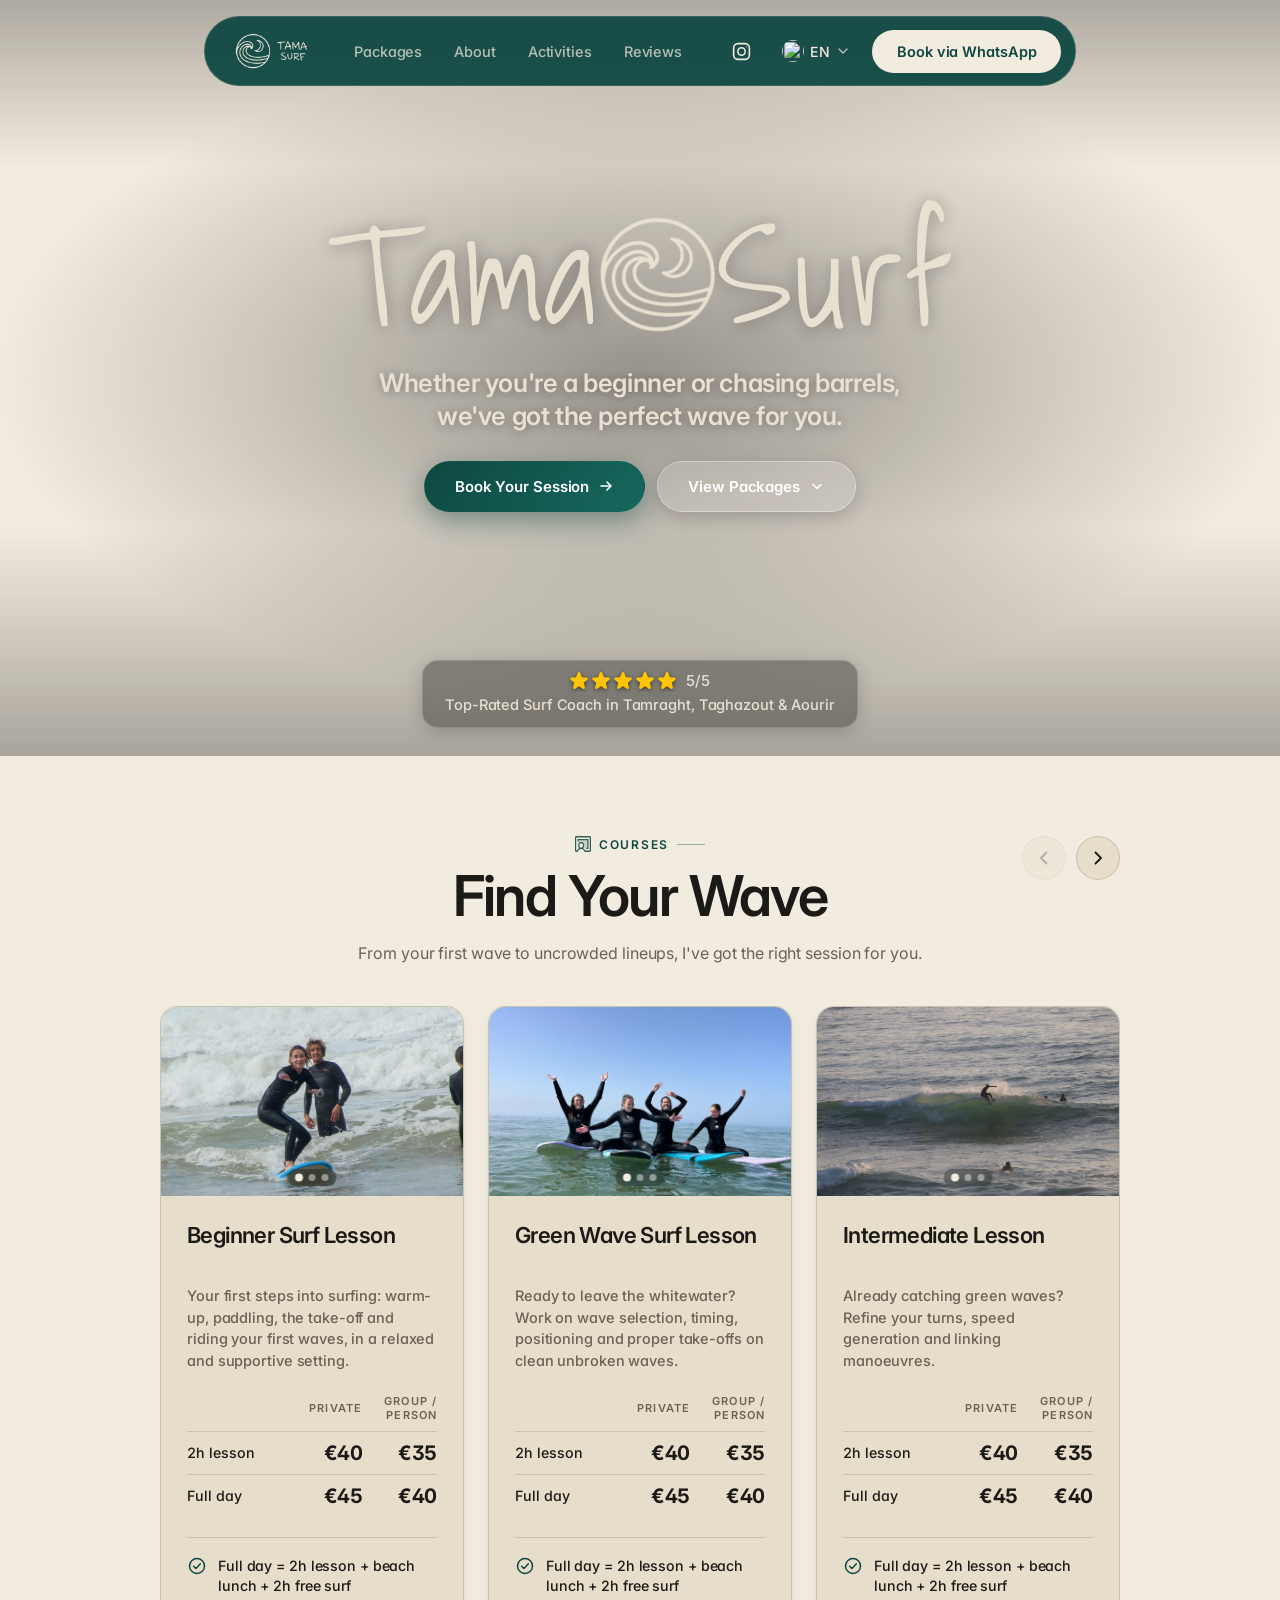
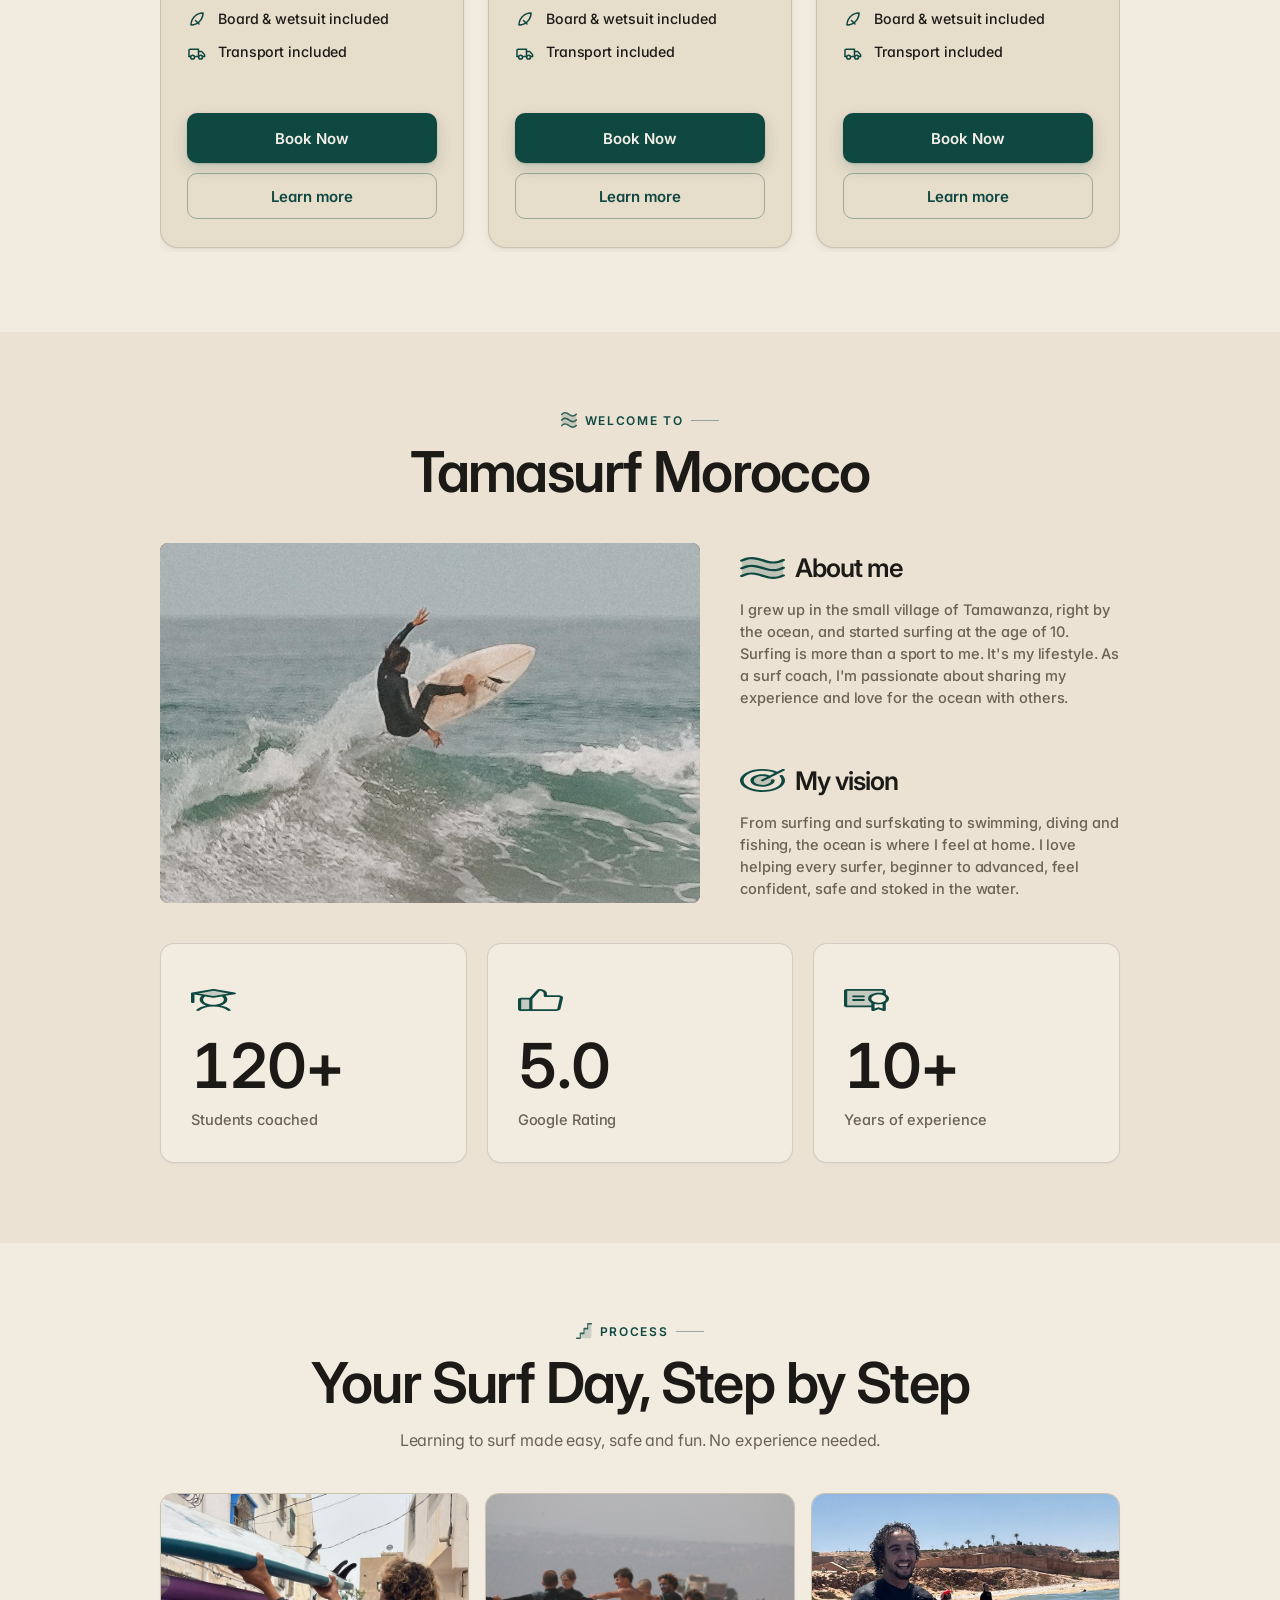
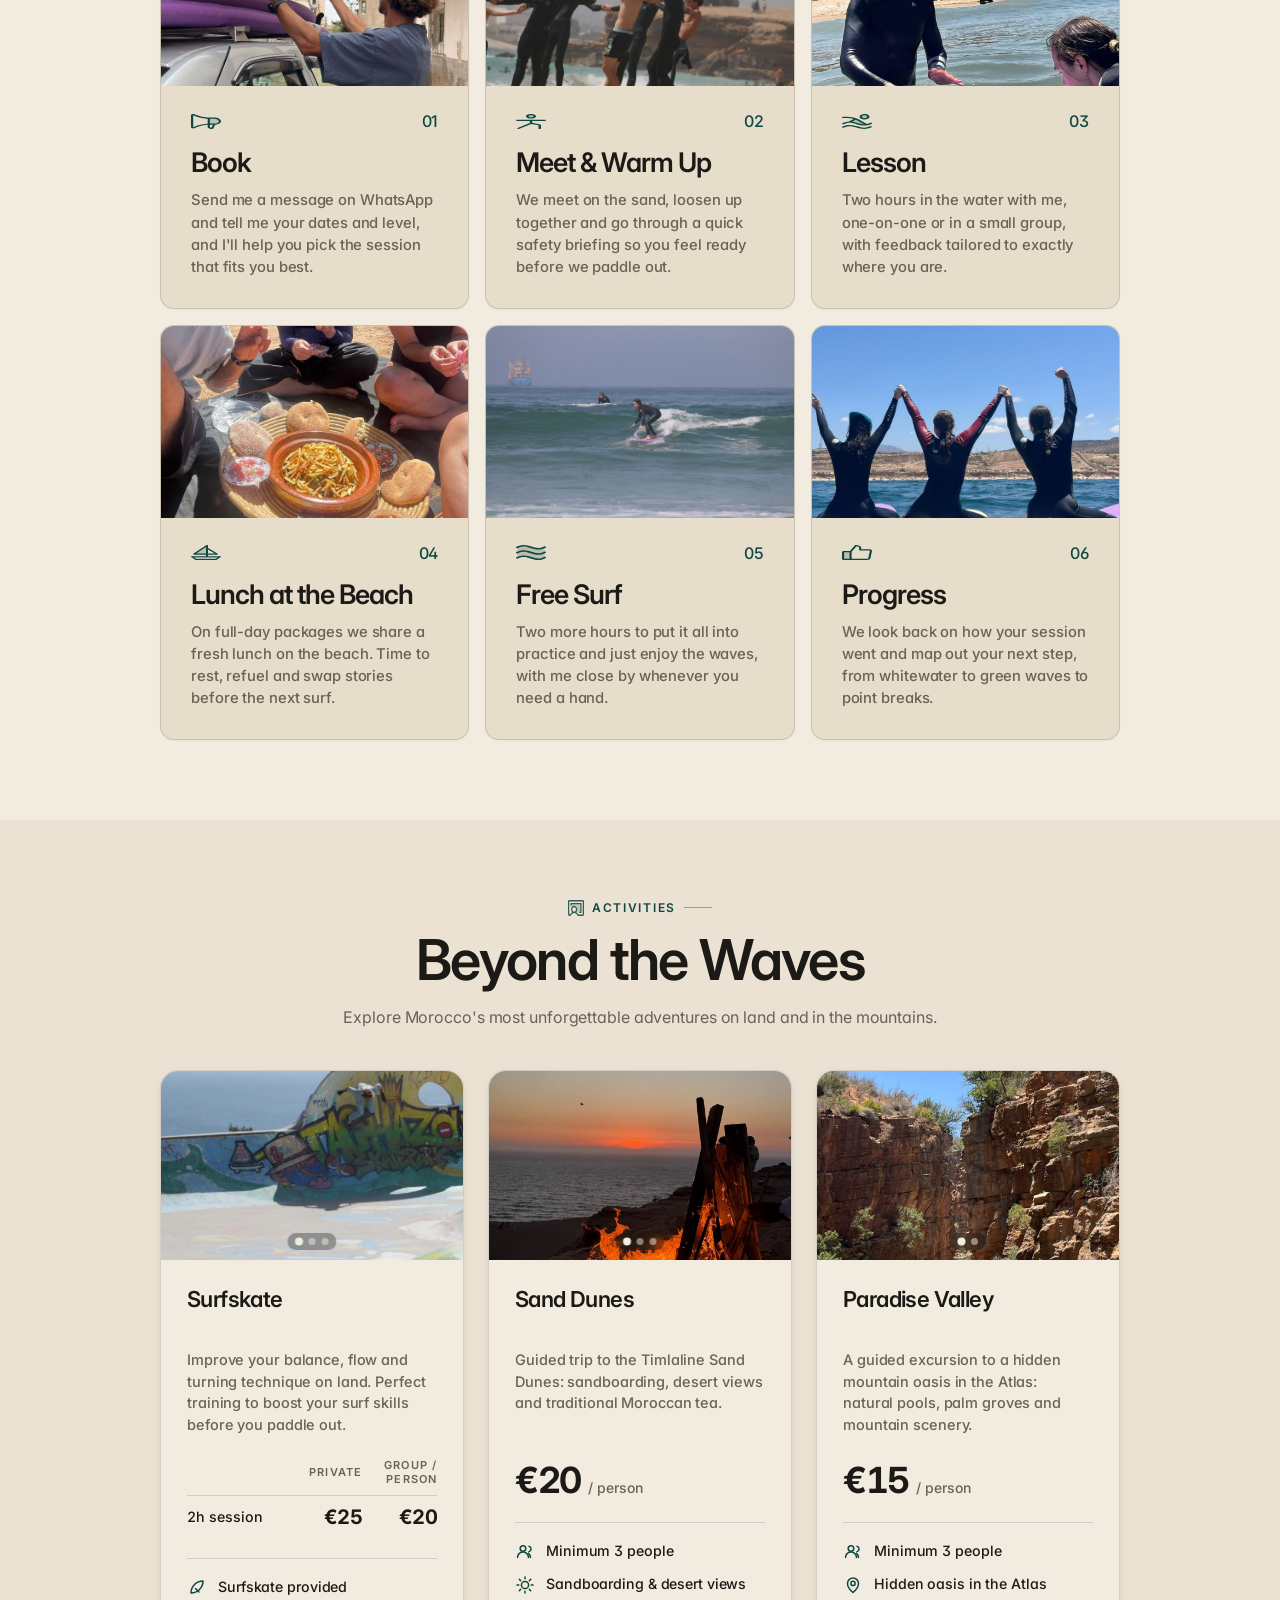
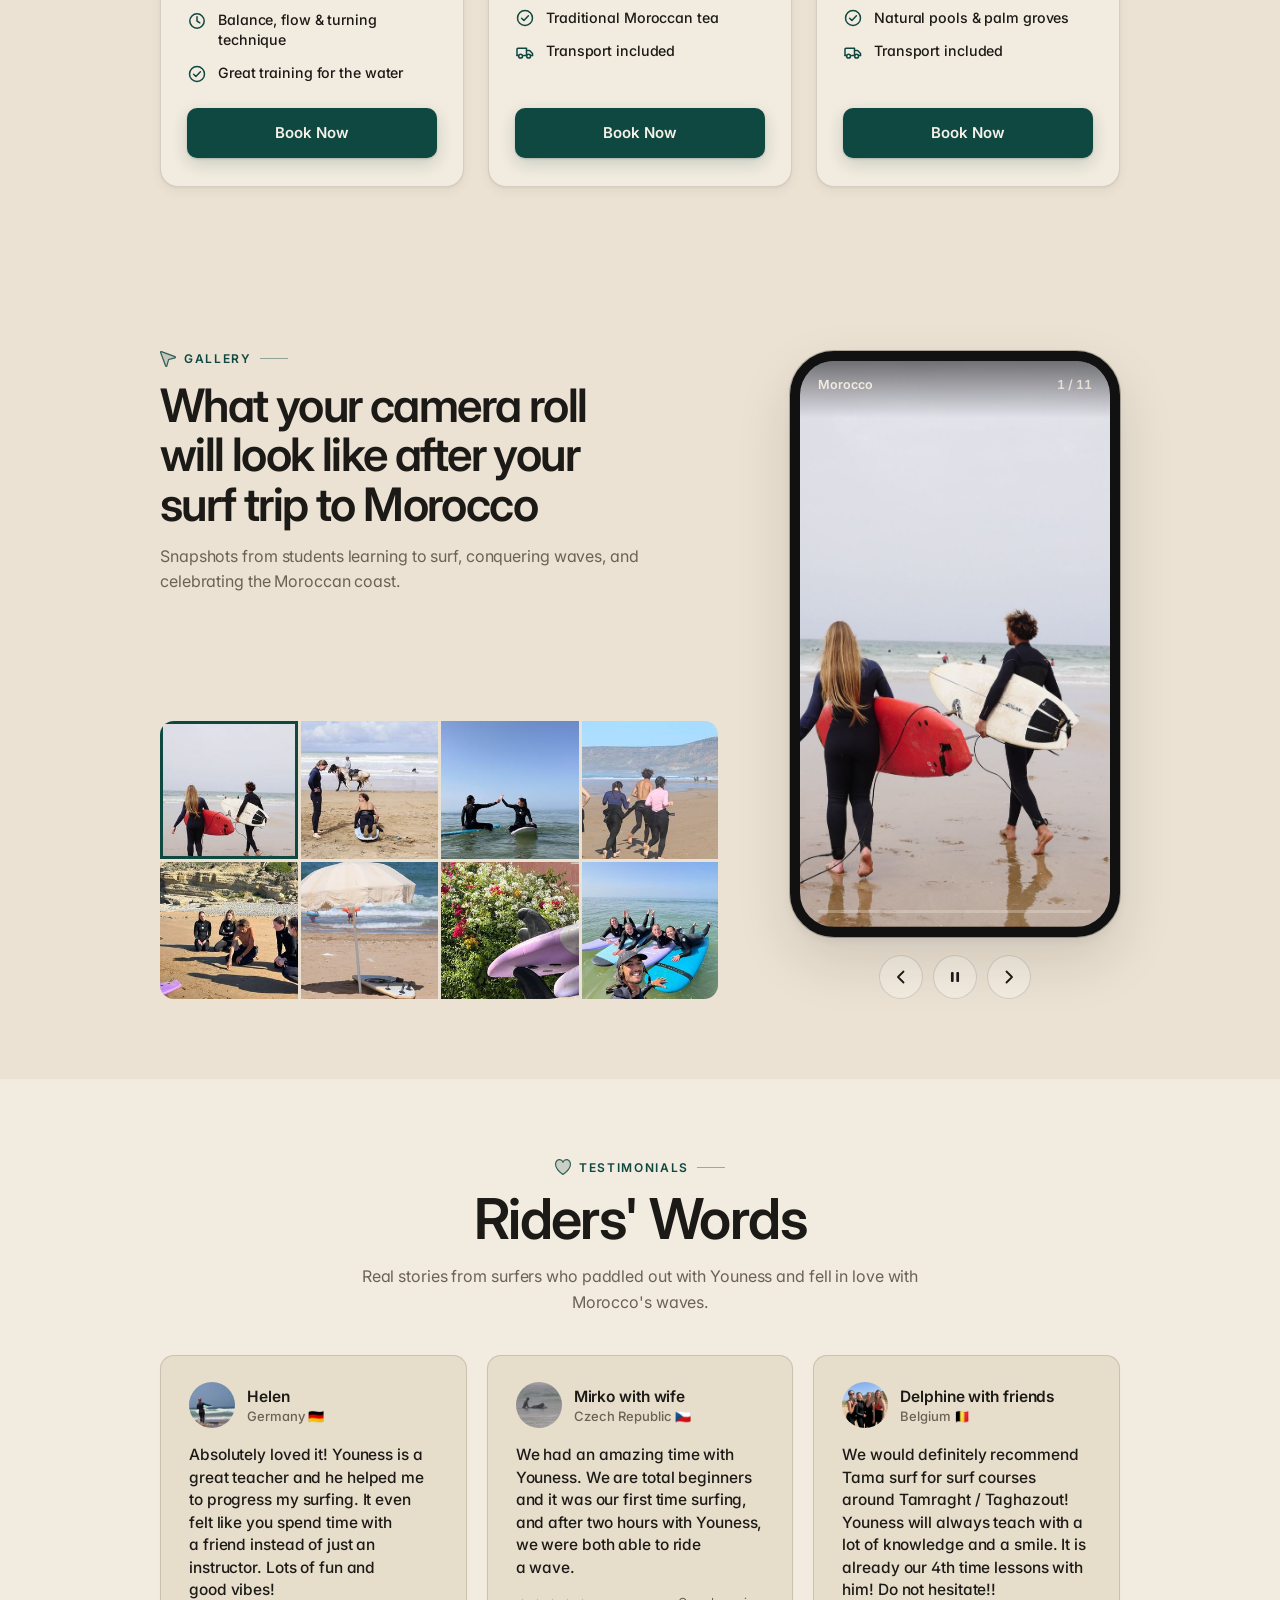
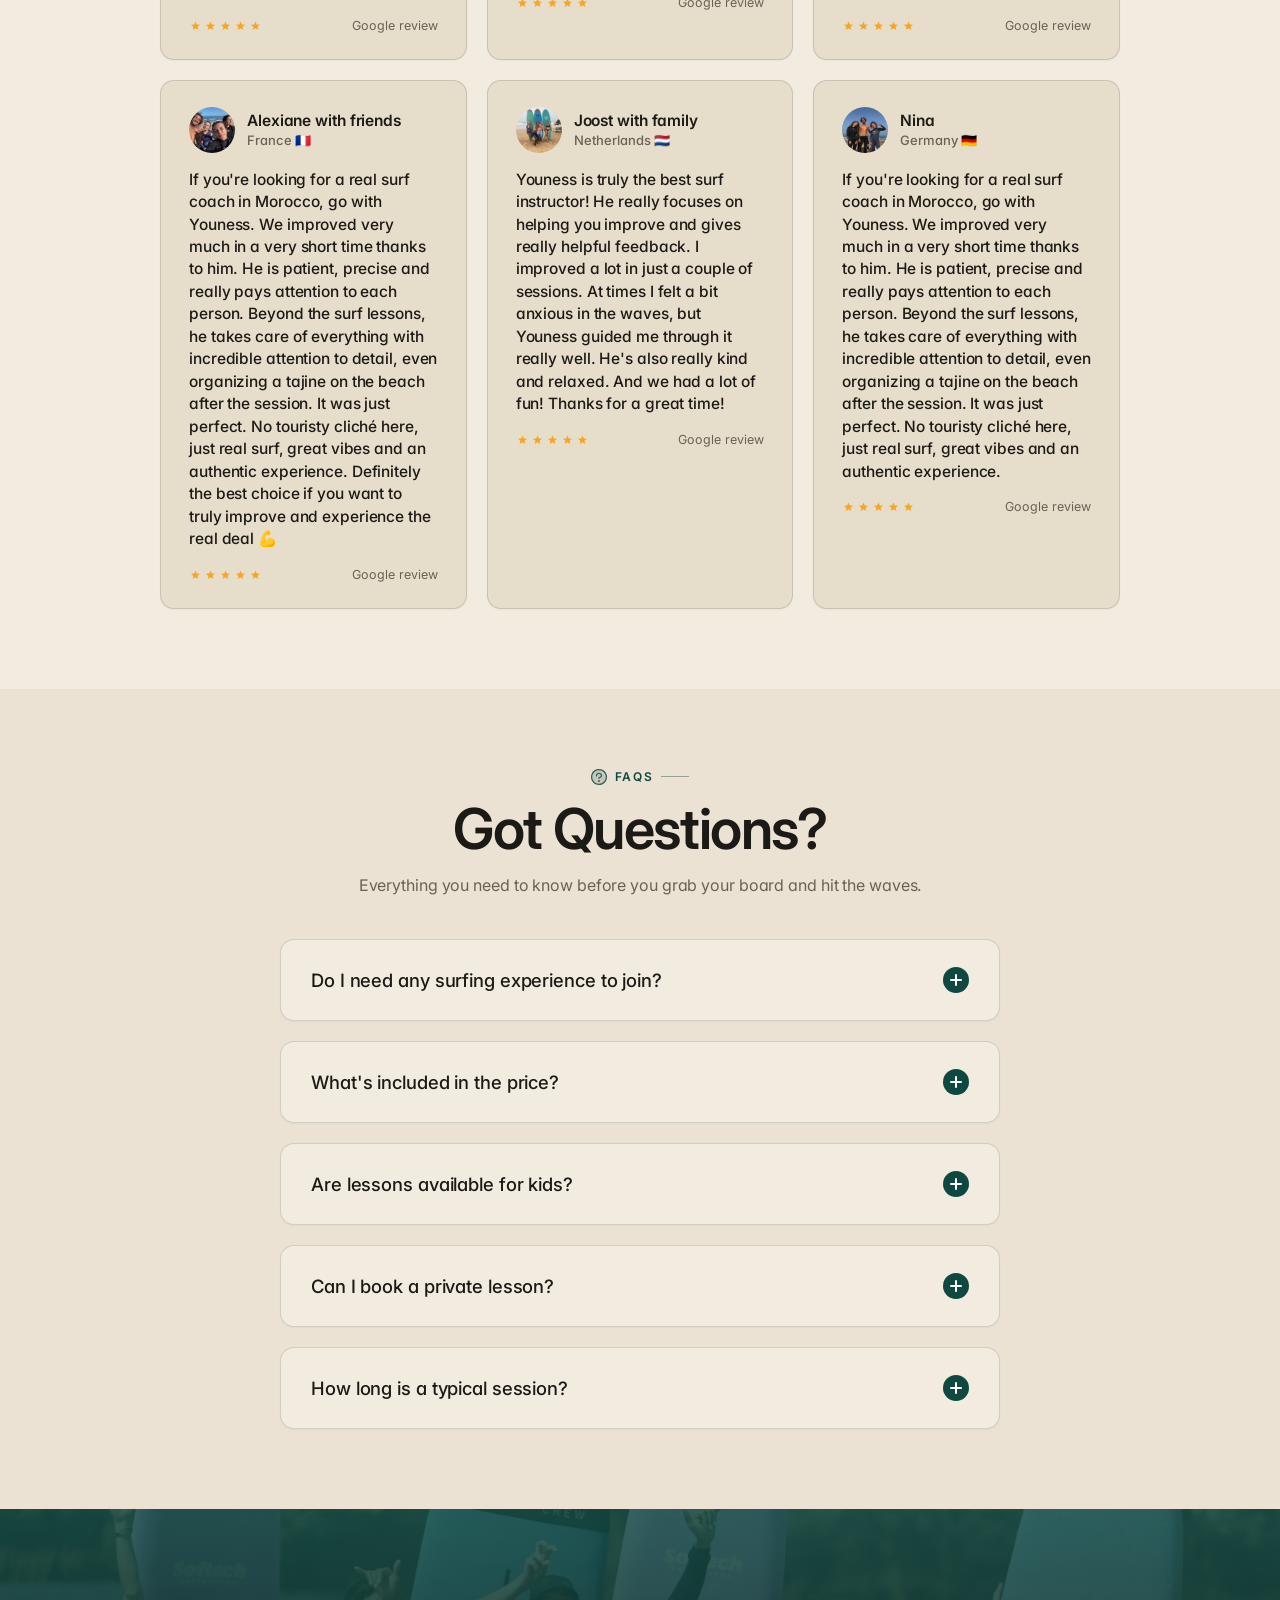
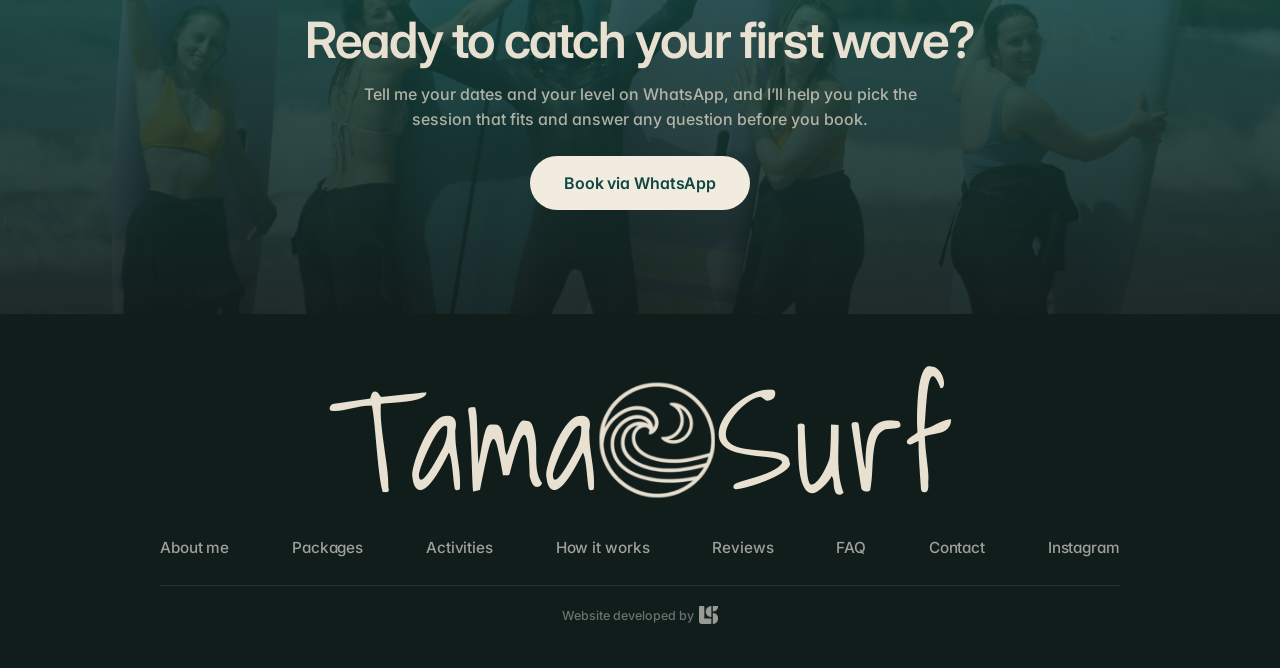
==== commit f33ac9bf: "Client feedback: new hero photo, gallery refresh, review photos Hero: - swap to the group shot of st" ====
--- a/index.html
+++ b/index.html
@@ -186,7 +186,11 @@
   <!-- ====================== HERO ====================== -->
   <section class="hero" id="hero">
     <div class="hero__bg" aria-hidden="true">
-      <img src="assets/hero.jpg" alt="Surf coach Youness running into the Atlantic with a student at Taghazout" class="hero__img" fetchpriority="high" width="1024" height="577" />
+      <picture>
+        <!-- phones get a tall crop of the same shot so the whole group fits -->
+        <source media="(max-width: 760px)" srcset="assets/hero-group-mobile.jpg" width="1440" height="2400" />
+        <img src="assets/hero-group.jpg" alt="Surf students cheering on their boards in the Atlantic at Taghazout" class="hero__img" fetchpriority="high" width="2048" height="847" />
+      </picture>
     </div>
 
     <div class="hero__content">
@@ -196,16 +200,6 @@
         <span class="hero__word">Surf</span>
         <span class="sr-only" data-i18n="hero_sr">: Surf Lessons &amp; Coaching in Taghazout, Morocco</span>
       </h1>
-
-      <div class="hero__badge">
-        <div class="hero__reviews">
-          <div class="hero__stars" aria-label="Rated 5 out of 5">
-            <span class="star"></span><span class="star"></span><span class="star"></span><span class="star"></span><span class="star"></span>
-          </div>
-          <span class="hero__rating">5/5</span>
-        </div>
-        <p class="hero__sub" data-i18n="hero_sub">Top-Rated Surf Coach in Tamraght, Taghazout &amp; Aourir</p>
-      </div>
 
       <div class="hero__body">
         <p class="hero__tagline">
@@ -229,6 +223,16 @@
             </svg>
           </a>
         </div>
+      </div>
+
+      <div class="hero__badge">
+        <div class="hero__reviews">
+          <div class="hero__stars" aria-label="Rated 5 out of 5">
+            <span class="star"></span><span class="star"></span><span class="star"></span><span class="star"></span><span class="star"></span>
+          </div>
+          <span class="hero__rating">5/5</span>
+        </div>
+        <p class="hero__sub" data-i18n="hero_sub">Top-Rated Surf Coach in Tamraght, Taghazout &amp; Aourir</p>
       </div>
     </div>
 
@@ -370,14 +374,15 @@
   <!-- ====================== ABOUT ====================== -->
   <section class="about section--alt" id="about">
     <div class="about__inner">
-      <h2 class="about__title">
-        <span class="about__title-top" data-i18n="about_welcome_top">Welcome to</span>
-        <span class="about__title-bottom">Tamasurf Morocco</span>
-      </h2>
+      <div class="section-head">
+        <span class="eyebrow"><img src="assets/ic-about.svg" alt="" /><span data-i18n="about_welcome_top">Welcome to</span></span>
+        <h2 class="section-title">Tamasurf Morocco</h2>
+      </div>
 
       <div class="about__main">
         <div class="about__media">
-          <img src="assets/about-youness.jpg" alt="Youness surfing a wave near Taghazout" loading="lazy" width="882" height="1403" style="object-position: 50% 45%" />
+          <video src="assets/about-video.mp4" poster="assets/about-youness.jpg"
+                 autoplay muted loop playsinline preload="metadata" aria-hidden="true"></video>
         </div>
 
         <div class="about__content">
@@ -572,43 +577,37 @@
       </div>
 
       <div class="roll__grid" aria-label="Camera roll">
-        <button type="button" class="roll__thumb" data-roll-thumb aria-label="Photo 1"><img src="assets/gallery/thumb-01.jpg" alt="" width="240" height="240" loading="lazy" /></button>
-        <button type="button" class="roll__thumb" data-roll-thumb aria-label="Photo 2"><img src="assets/gallery/thumb-02.jpg" alt="" width="240" height="240" loading="lazy" /></button>
-        <button type="button" class="roll__thumb" data-roll-thumb aria-label="Photo 3"><img src="assets/gallery/thumb-03.jpg" alt="" width="240" height="240" loading="lazy" /></button>
-        <button type="button" class="roll__thumb" data-roll-thumb aria-label="Photo 4"><img src="assets/gallery/thumb-04.jpg" alt="" width="240" height="240" loading="lazy" /></button>
-        <button type="button" class="roll__thumb" data-roll-thumb aria-label="Photo 5"><img src="assets/gallery/thumb-05.jpg" alt="" width="240" height="240" loading="lazy" /></button>
-        <button type="button" class="roll__thumb" data-roll-thumb aria-label="Photo 6"><img src="assets/gallery/thumb-06.jpg" alt="" width="240" height="240" loading="lazy" /></button>
-        <button type="button" class="roll__thumb" data-roll-thumb aria-label="Photo 7"><img src="assets/gallery/thumb-07.jpg" alt="" width="240" height="240" loading="lazy" /></button>
-        <button type="button" class="roll__thumb" data-roll-thumb aria-label="Photo 8"><img src="assets/gallery/thumb-08.jpg" alt="" width="240" height="240" loading="lazy" /></button>
-        <button type="button" class="roll__thumb" data-roll-thumb aria-label="Photo 9"><img src="assets/gallery/thumb-09.jpg" alt="" width="240" height="240" loading="lazy" /></button>
-        <button type="button" class="roll__thumb" data-roll-thumb aria-label="Photo 10"><img src="assets/gallery/thumb-10.jpg" alt="" width="240" height="240" loading="lazy" /></button>
-        <button type="button" class="roll__thumb" data-roll-thumb aria-label="Photo 11"><img src="assets/gallery/thumb-11.jpg" alt="" width="240" height="240" loading="lazy" /></button>
-        <button type="button" class="roll__thumb" data-roll-thumb aria-label="Photo 12"><img src="assets/gallery/thumb-12.jpg" alt="" width="240" height="240" loading="lazy" /></button>
-        <button type="button" class="roll__thumb" data-roll-thumb aria-label="Photo 13"><img src="assets/gallery/thumb-13.jpg" alt="" width="240" height="240" loading="lazy" /></button>
-        <button type="button" class="roll__thumb" data-roll-thumb aria-label="Photo 14"><img src="assets/gallery/thumb-14.jpg" alt="" width="240" height="240" loading="lazy" /></button>
+        <button type="button" class="roll__thumb" data-roll-thumb aria-label="Photo 1"><img src="assets/gallery/thumb-04.jpg" alt="" width="240" height="240" loading="lazy" /></button>
+        <button type="button" class="roll__thumb" data-roll-thumb aria-label="Photo 2"><img src="assets/gallery/thumb-06.jpg" alt="" width="240" height="240" loading="lazy" /></button>
+        <button type="button" class="roll__thumb" data-roll-thumb aria-label="Photo 3"><img src="assets/gallery/thumb-07.jpg" alt="" width="240" height="240" loading="lazy" /></button>
+        <button type="button" class="roll__thumb" data-roll-thumb aria-label="Photo 4"><img src="assets/gallery/thumb-08.jpg" alt="" width="240" height="240" loading="lazy" /></button>
+        <button type="button" class="roll__thumb" data-roll-thumb aria-label="Photo 5"><img src="assets/gallery/thumb-09.jpg" alt="" width="240" height="240" loading="lazy" /></button>
+        <button type="button" class="roll__thumb" data-roll-thumb aria-label="Photo 6"><img src="assets/gallery/thumb-10.jpg" alt="" width="240" height="240" loading="lazy" /></button>
+        <button type="button" class="roll__thumb" data-roll-thumb aria-label="Photo 7"><img src="assets/gallery/thumb-12.jpg" alt="" width="240" height="240" loading="lazy" /></button>
+        <button type="button" class="roll__thumb" data-roll-thumb aria-label="Photo 8"><img src="assets/gallery/thumb-13.jpg" alt="" width="240" height="240" loading="lazy" /></button>
+        <button type="button" class="roll__thumb" data-roll-thumb aria-label="Photo 9"><img src="assets/gallery/thumb-14.jpg" alt="" width="240" height="240" loading="lazy" /></button>
+        <button type="button" class="roll__thumb" data-roll-thumb aria-label="Photo 10"><img src="assets/gallery/thumb-15.jpg" alt="" width="240" height="240" loading="lazy" /></button>
+        <button type="button" class="roll__thumb" data-roll-thumb aria-label="Photo 12"><img src="assets/gallery/thumb-17.jpg" alt="" width="240" height="240" loading="lazy" /></button>
       </div>
 
       <div class="roll__phone" data-roll>
         <div class="roll__screen">
           <div class="roll__strip" tabindex="0" aria-roledescription="slideshow" aria-label="Surf trip photos">
-            <img src="assets/gallery/roll-01.jpg" alt="Students celebrating on their boards in the water" width="720" height="1280" loading="lazy" />
-            <img src="assets/gallery/roll-02.jpg" alt="Coach and student on the sand before paddling out" width="960" height="1280" loading="lazy" />
-            <img src="assets/gallery/roll-03.jpg" alt="Tajine lunch on the beach after the session" width="720" height="1280" loading="lazy" />
             <img src="assets/gallery/roll-04.jpg" alt="Two surfers walking into the water with their boards" width="960" height="1280" loading="lazy" />
-            <img src="assets/gallery/roll-05.jpg" alt="Group warm-up on the beach" width="1280" height="854" loading="lazy" />
             <img src="assets/gallery/roll-06.jpg" alt="Pop-up practice on the sand" width="960" height="1280" loading="lazy" />
             <img src="assets/gallery/roll-07.jpg" alt="High five in the lineup" width="720" height="1280" loading="lazy" />
             <img src="assets/gallery/roll-08.jpg" alt="Students running into the ocean" width="1280" height="854" loading="lazy" />
             <img src="assets/gallery/roll-09.jpg" alt="Stretching next to the boards" width="1280" height="854" loading="lazy" />
             <img src="assets/gallery/roll-10.jpg" alt="Coach showing the pop-up stance" width="1280" height="854" loading="lazy" />
-            <img src="assets/gallery/roll-11.jpg" alt="Loading surfboards on the car roof" width="720" height="1280" loading="lazy" />
             <img src="assets/gallery/roll-12.jpg" alt="Theory session on the beach" width="720" height="1280" loading="lazy" />
             <img src="assets/gallery/roll-13.jpg" alt="Parasol and board on the sand" width="1280" height="854" loading="lazy" />
             <img src="assets/gallery/roll-14.jpg" alt="Surfboards next to a flowering bush" width="720" height="1280" loading="lazy" />
+            <img src="assets/gallery/roll-15.jpg" alt="Coach Youness and four students lying on their boards in the lineup" width="900" height="1600" loading="lazy" />
+            <img src="assets/gallery/roll-17.jpg" alt="Four students holding hands on their boards in the water" width="1600" height="900" loading="lazy" />
           </div>
           <div class="roll__top" aria-hidden="true">
-            <span class="roll__place">Taghazout, Morocco</span>
-            <span class="roll__count">1 / 14</span>
+            <span class="roll__place">Morocco</span>
+            <span class="roll__count">1 / 11</span>
           </div>
           <div class="roll__bar" aria-hidden="true"><span></span></div>
         </div>
--- a/style.css
+++ b/style.css
@@ -361,7 +361,7 @@
 .hero__img {
   width: 100%; height: 100%;
   object-fit: cover;
-  object-position: center 40%;
+  object-position: center 50%;
   transform: scale(1.02);
   will-change: transform;
   animation: kenburns 16s ease-in-out infinite alternate;
@@ -408,7 +408,9 @@
   flex-direction: column;
   align-items: center;
   gap: 6px;
-  margin-top: 20px;
+  /* auto margin pushes it to the bottom of the photo, under the CTAs,
+     while still keeping it in flow so it never overlaps them */
+  margin-top: auto;
   padding: 10px 22px 13px;
   border-radius: 16px;
   /* a translucent chip, not just bare text — keeps it legible over any
@@ -427,7 +429,7 @@
   gap: 0.04em;
   width: 100%;
   position: relative;
-  margin-top: 0;
+  margin-top: auto;   /* pairs with .hero__badge's auto margin: wordmark+CTAs stay centred above the badge */
 }
 .hero__word {
   font-family: var(--font-brand);
@@ -556,25 +558,6 @@
   gap: var(--section-gap);
   position: relative;
 }
-.about__title {
-  position: relative;
-  display: flex;
-  flex-direction: column;
-  font-weight: 700;
-  letter-spacing: -1.6px;
-  line-height: 1.1;
-  gap: 2px;
-}
-.about__title-top {
-  font-weight: 600;
-  font-size: clamp(28px, 3vw, 40px);
-  color: var(--text-body);
-}
-.about__title-bottom {
-  font-weight: 700;
-  font-size: clamp(34px, 4.4vw, 58px);
-  color: var(--text-dark);
-}
 .about__scribble {
   position: absolute;
   left: 2px;
@@ -1563,19 +1546,19 @@
   display: grid;
   grid-template-columns: 1fr auto;
   grid-template-areas: "head phone" "grid phone";
-  grid-template-rows: 1fr 1fr;   /* head sits above the middle, grid below: the pair centres on the phone */
+  grid-template-rows: auto auto;
+  align-content: center;   /* head + grid centre as one block against the phone */
   column-gap: 72px;
   row-gap: 32px;
 }
-.roll__head { grid-area: head; align-self: end; align-items: flex-start; text-align: left; margin: 0; }
+.roll__head { grid-area: head; align-items: flex-start; text-align: left; margin: 0; }
 .roll__head .section-title { font-size: clamp(32px, 3.6vw, 48px); }
 
 /* camera-roll grid: tight square thumbnails, like the Photos app */
 .roll__grid {
   grid-area: grid;
-  align-self: start;
   display: grid;
-  grid-template-columns: repeat(7, 1fr);
+  grid-template-columns: repeat(6, 1fr);   /* 18 photos fill three even rows */
   gap: 3px;
   border-radius: var(--r-md);
   overflow: hidden;
@@ -1623,7 +1606,7 @@
 .roll__strip img {
   flex: 0 0 100%;
   width: 100%; height: 100%;
-  object-fit: contain;
+  object-fit: cover;   /* photos fill the phone frame edge to edge */
   scroll-snap-align: start;
 }
 .roll__top {
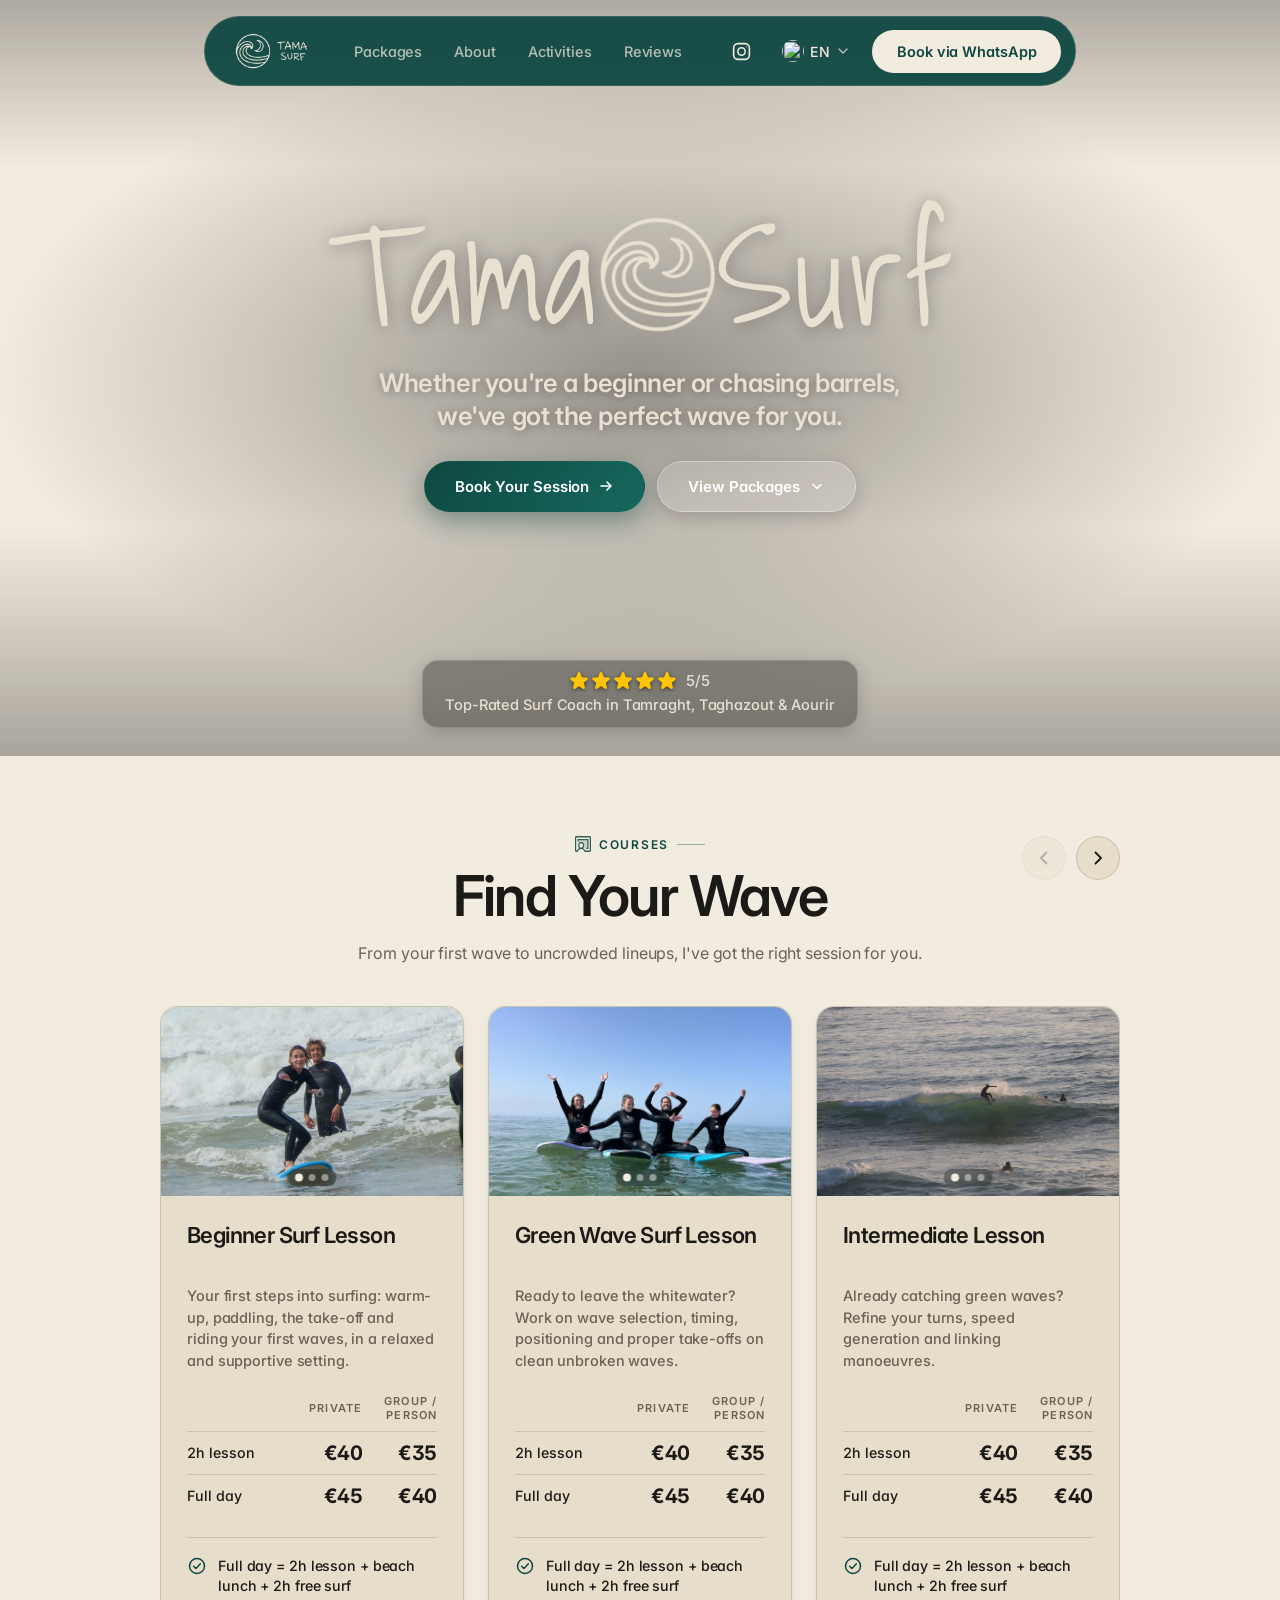
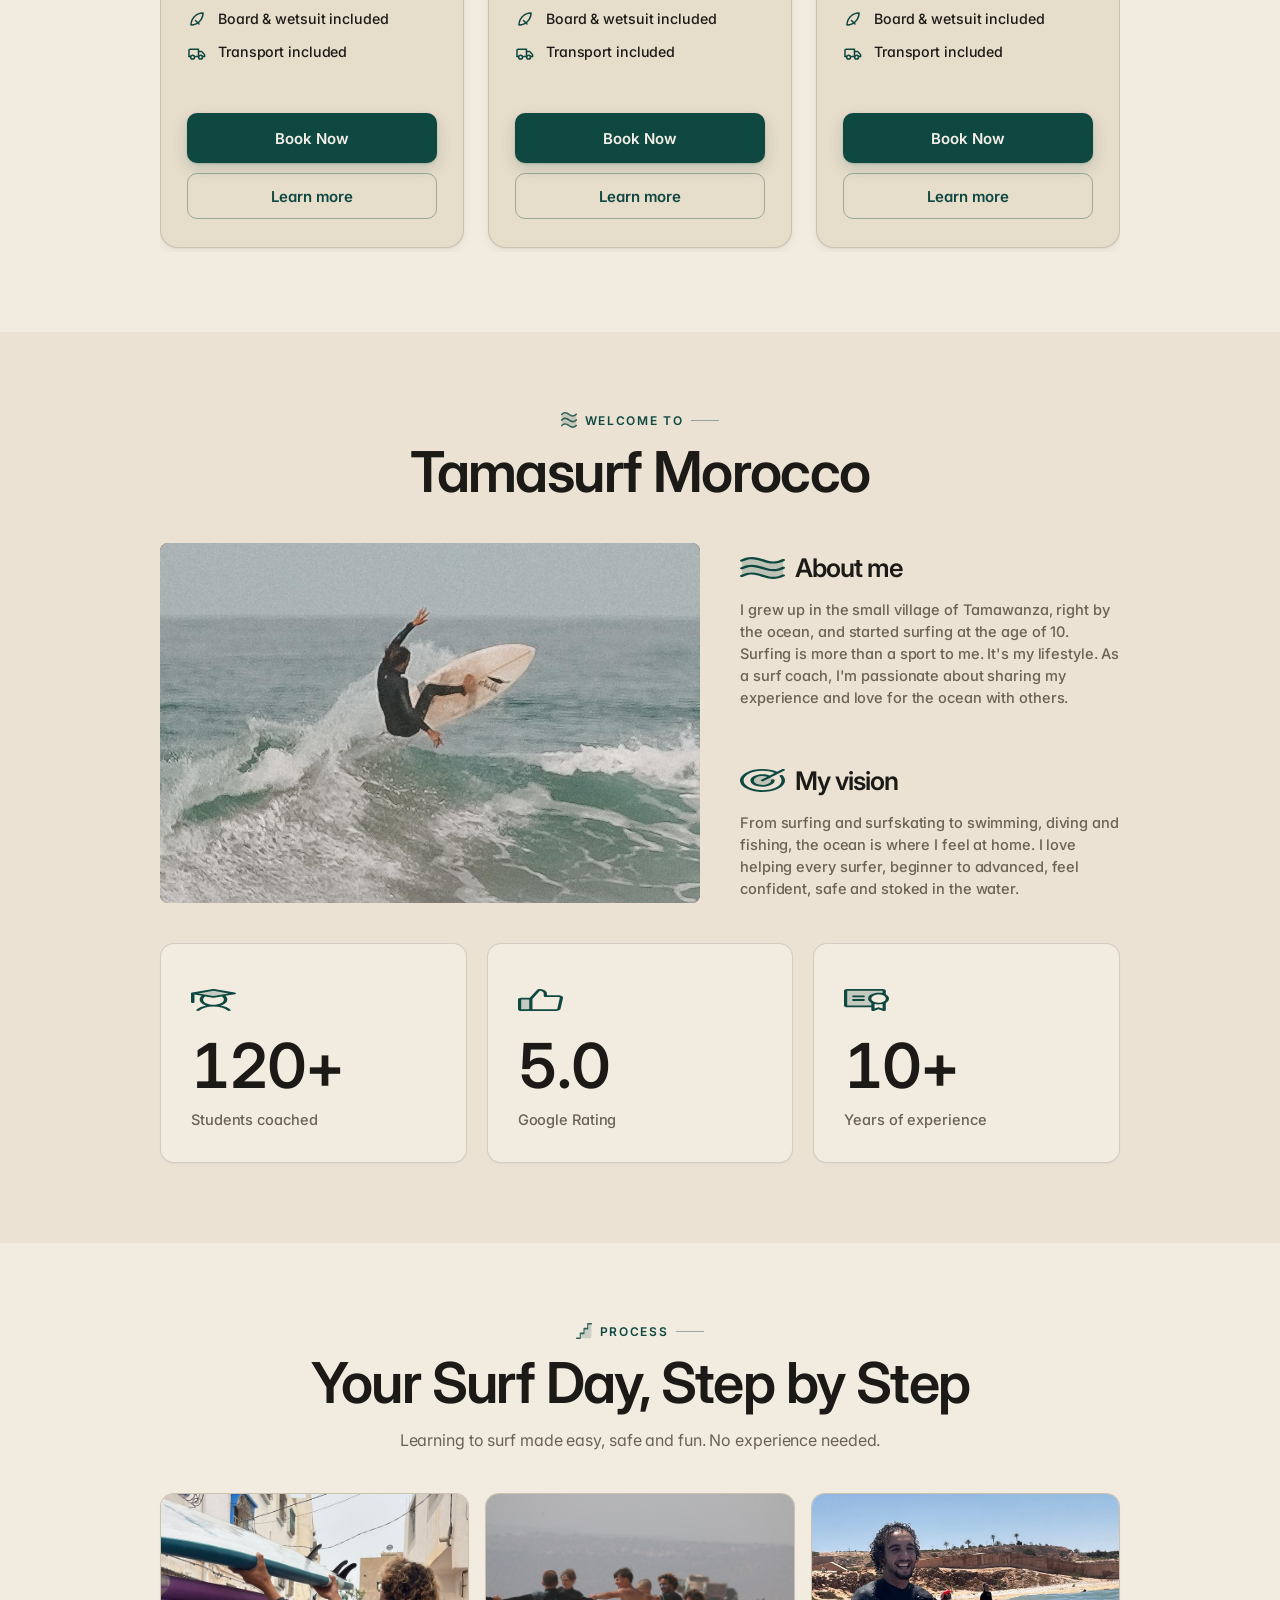
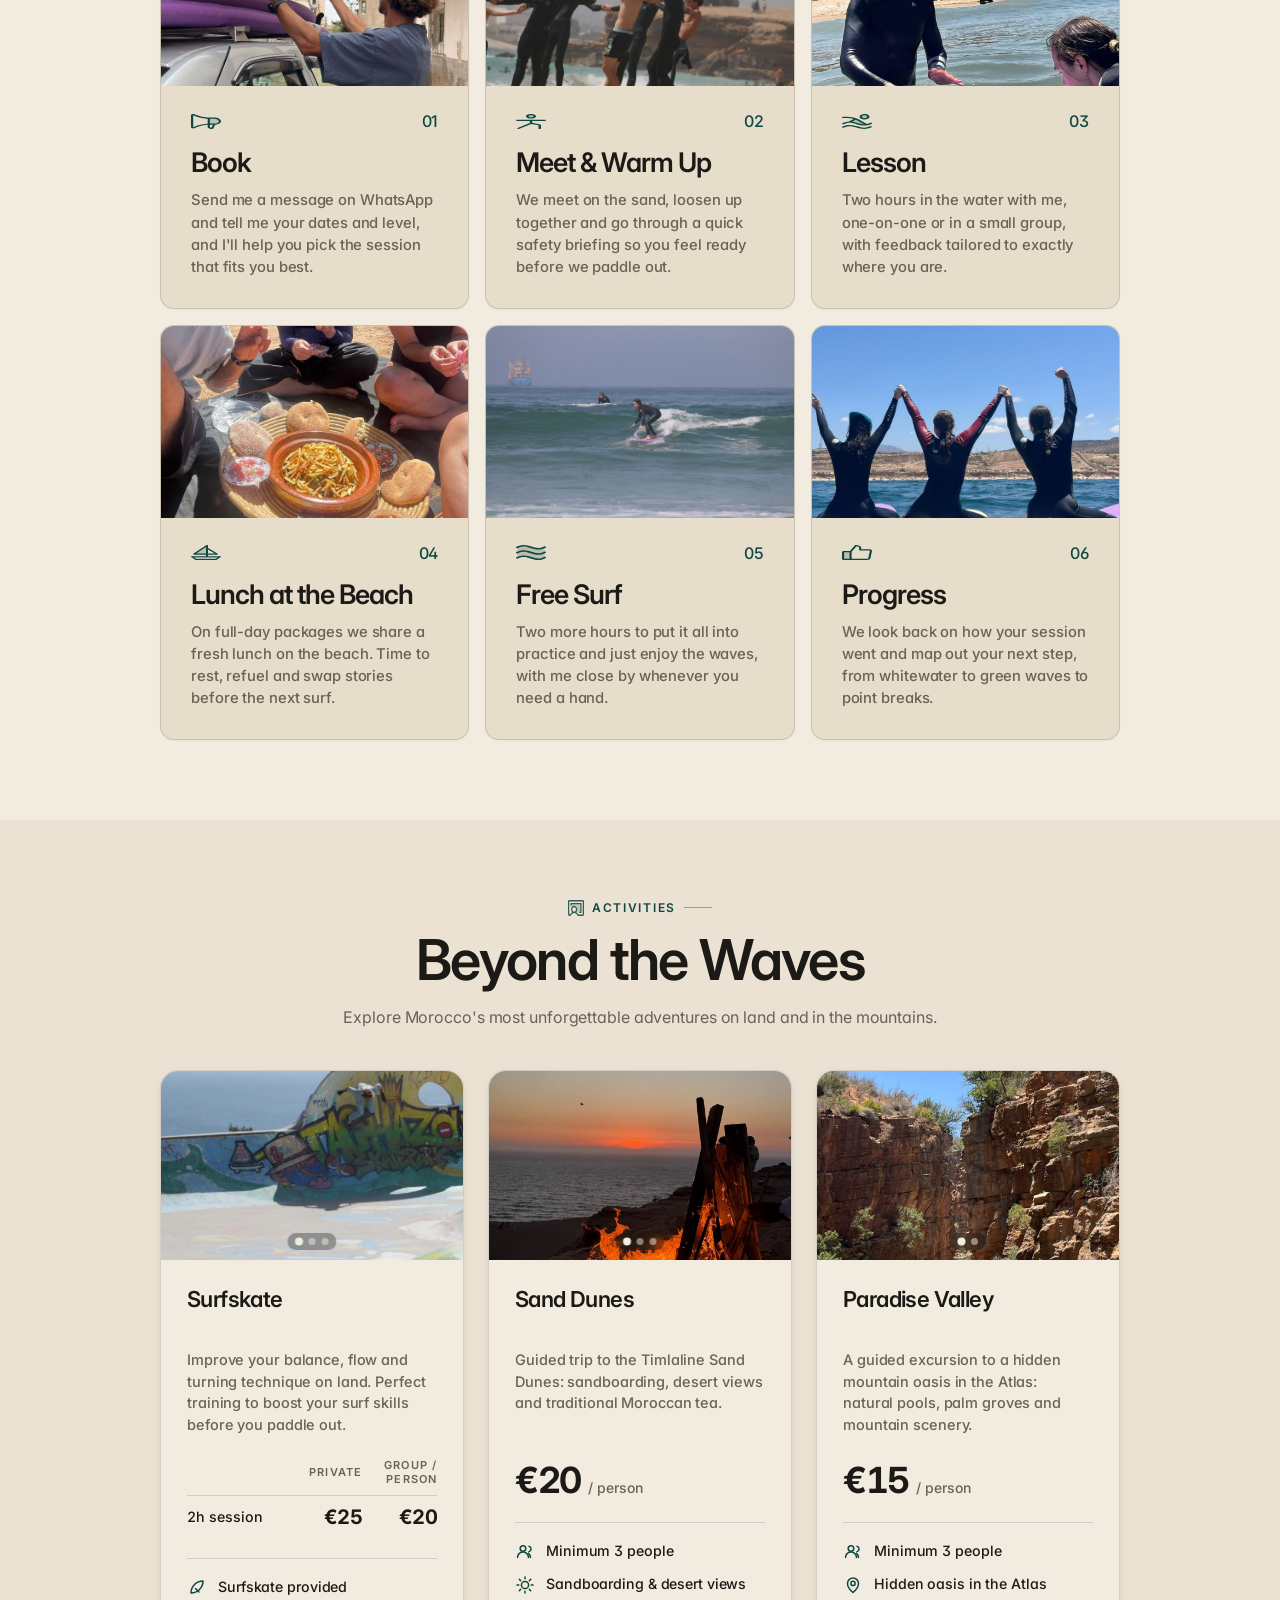
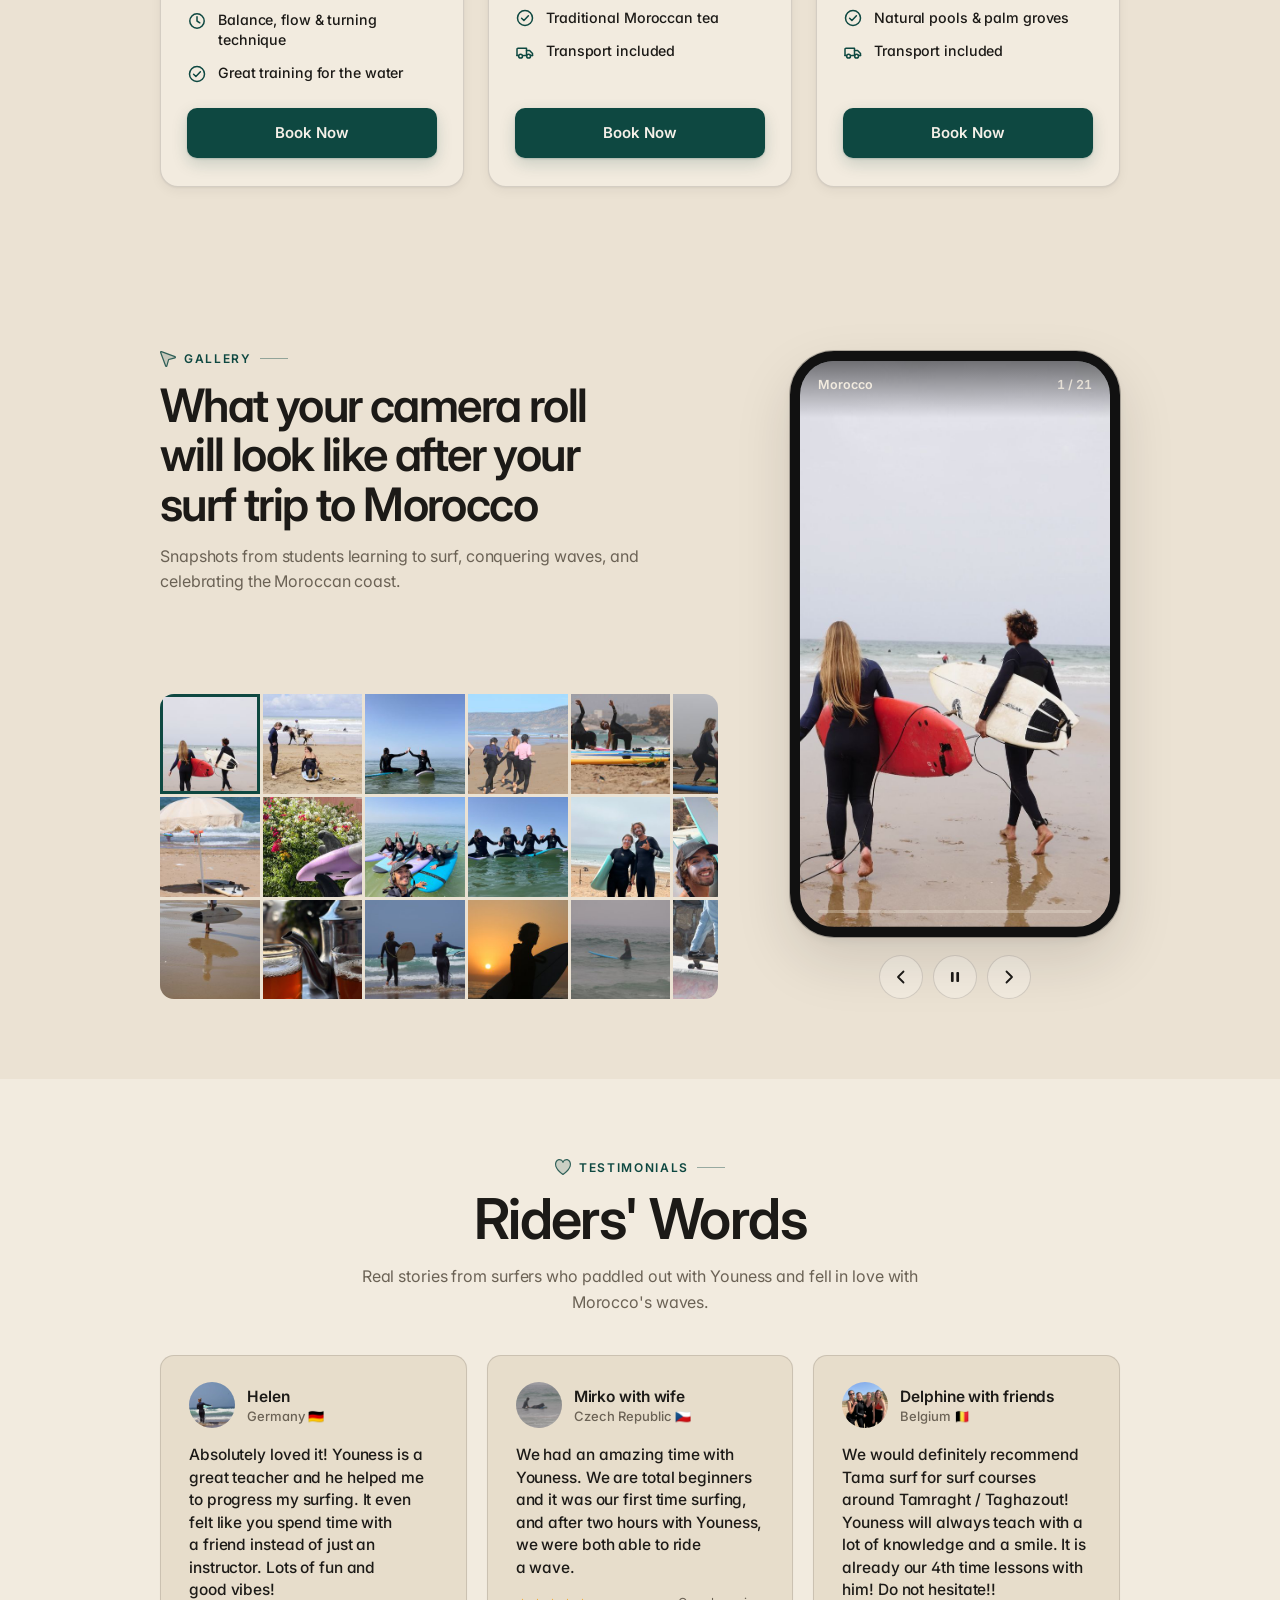
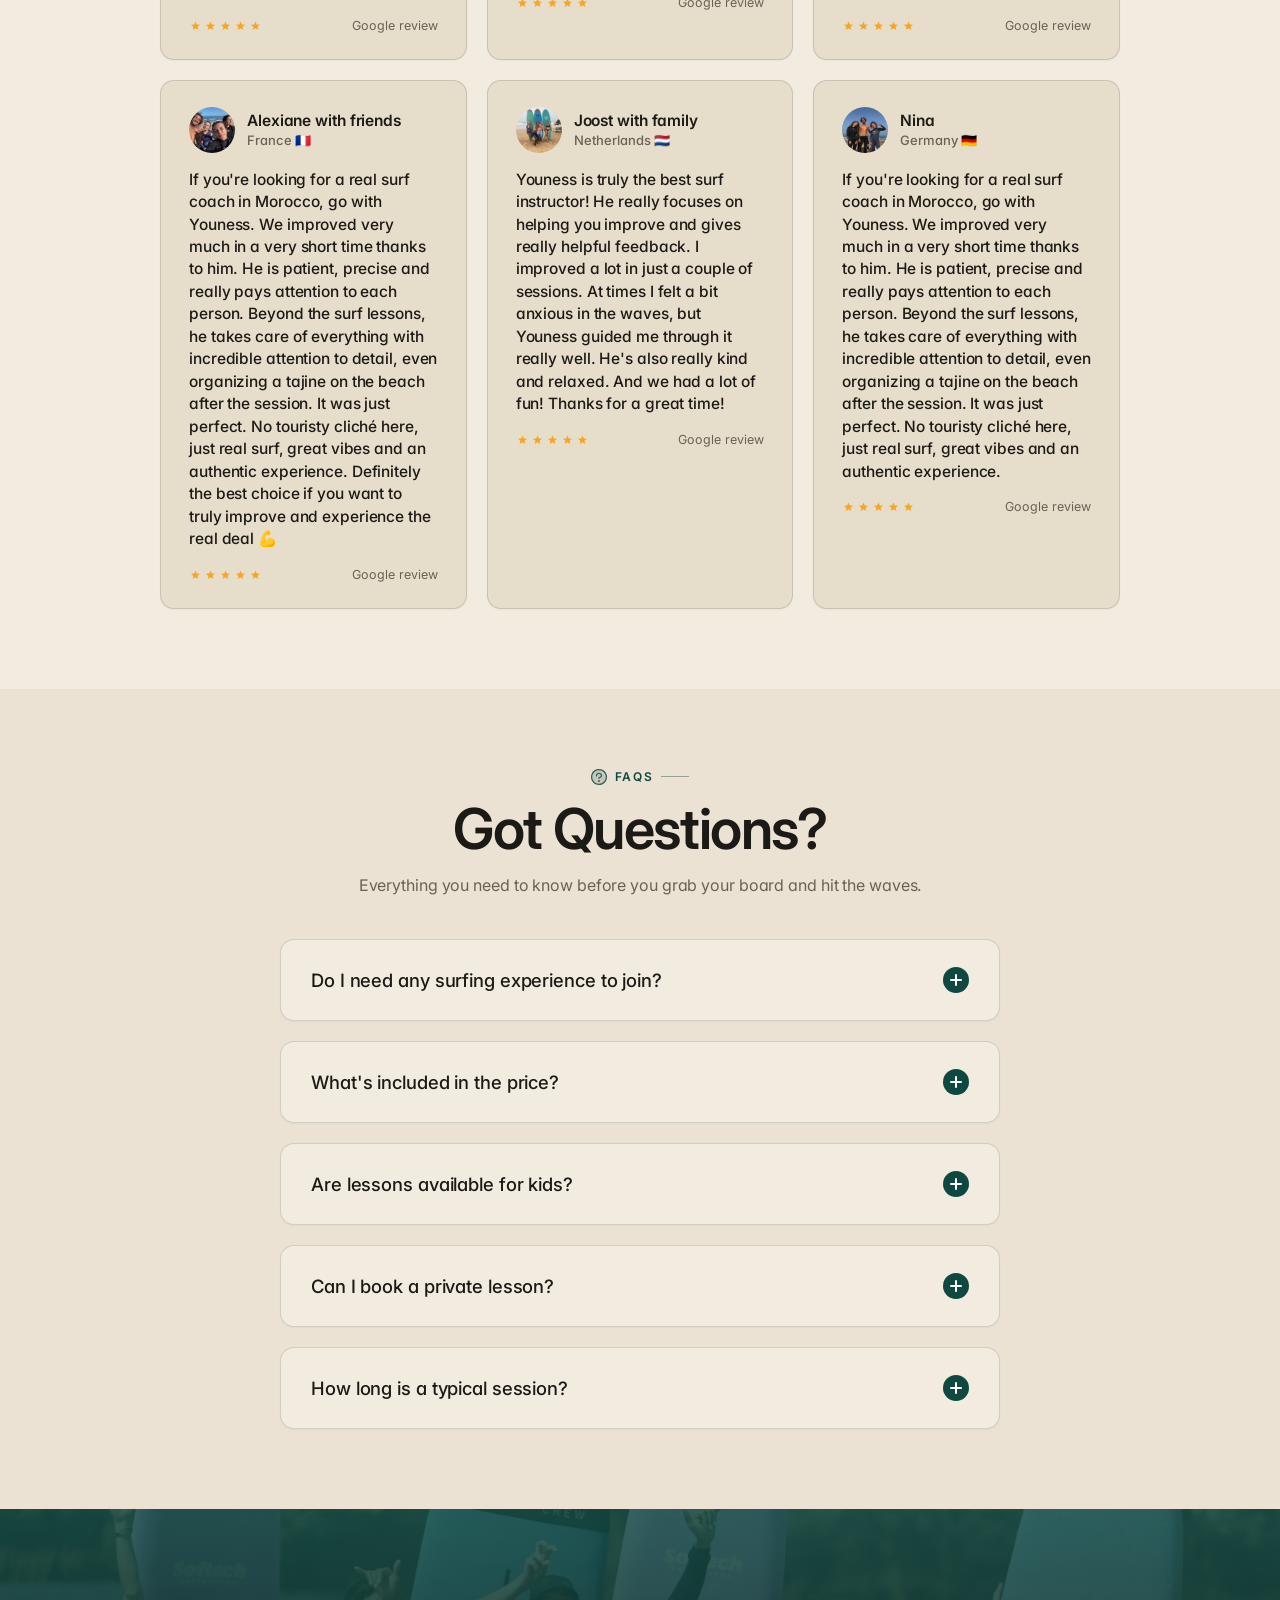
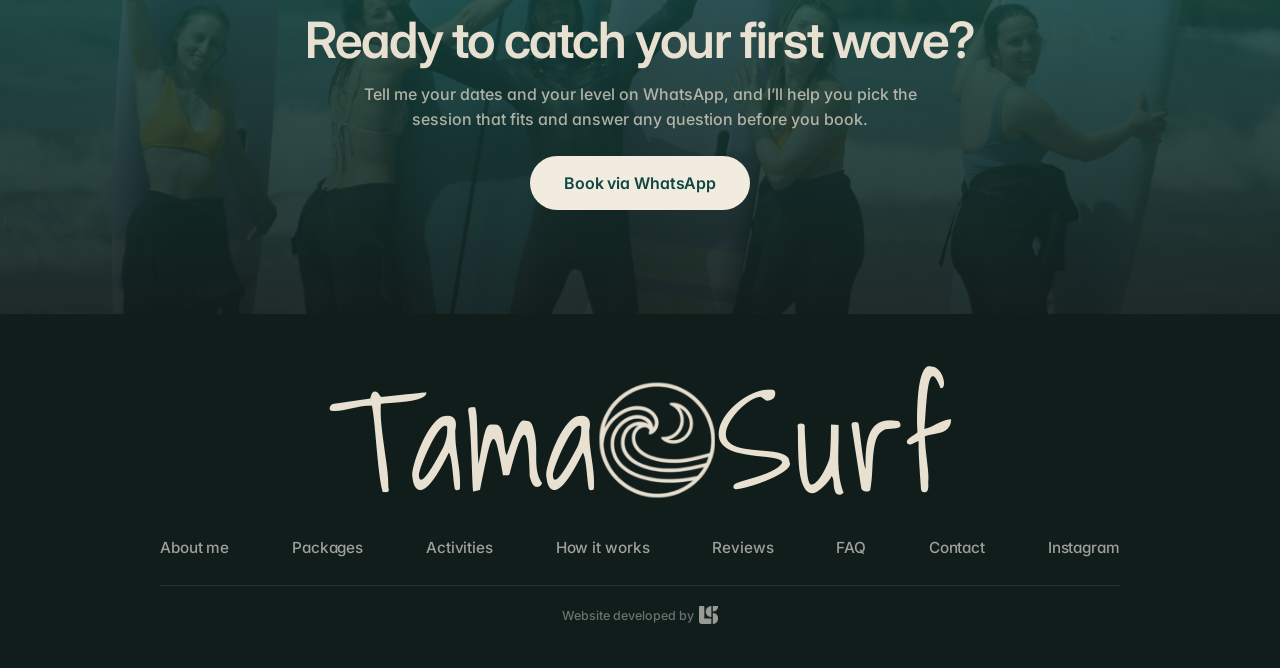
==== commit cfcb9ba7: "Add ten gallery photos and a video background for the closing CTA Gallery: - ten new photos from the" ====
--- a/index.html
+++ b/index.html
@@ -588,6 +588,16 @@
         <button type="button" class="roll__thumb" data-roll-thumb aria-label="Photo 9"><img src="assets/gallery/thumb-14.jpg" alt="" width="240" height="240" loading="lazy" /></button>
         <button type="button" class="roll__thumb" data-roll-thumb aria-label="Photo 10"><img src="assets/gallery/thumb-15.jpg" alt="" width="240" height="240" loading="lazy" /></button>
         <button type="button" class="roll__thumb" data-roll-thumb aria-label="Photo 12"><img src="assets/gallery/thumb-17.jpg" alt="" width="240" height="240" loading="lazy" /></button>
+        <button type="button" class="roll__thumb" data-roll-thumb aria-label="Photo 12"><img src="assets/gallery/thumb-19.jpg" alt="" width="240" height="240" loading="lazy" /></button>
+        <button type="button" class="roll__thumb" data-roll-thumb aria-label="Photo 13"><img src="assets/gallery/thumb-20.jpg" alt="" width="240" height="240" loading="lazy" /></button>
+        <button type="button" class="roll__thumb" data-roll-thumb aria-label="Photo 14"><img src="assets/gallery/thumb-21.jpg" alt="" width="240" height="240" loading="lazy" /></button>
+        <button type="button" class="roll__thumb" data-roll-thumb aria-label="Photo 15"><img src="assets/gallery/thumb-22.jpg" alt="" width="240" height="240" loading="lazy" /></button>
+        <button type="button" class="roll__thumb" data-roll-thumb aria-label="Photo 16"><img src="assets/gallery/thumb-23.jpg" alt="" width="240" height="240" loading="lazy" /></button>
+        <button type="button" class="roll__thumb" data-roll-thumb aria-label="Photo 17"><img src="assets/gallery/thumb-24.jpg" alt="" width="240" height="240" loading="lazy" /></button>
+        <button type="button" class="roll__thumb" data-roll-thumb aria-label="Photo 18"><img src="assets/gallery/thumb-25.jpg" alt="" width="240" height="240" loading="lazy" /></button>
+        <button type="button" class="roll__thumb" data-roll-thumb aria-label="Photo 19"><img src="assets/gallery/thumb-26.jpg" alt="" width="240" height="240" loading="lazy" /></button>
+        <button type="button" class="roll__thumb" data-roll-thumb aria-label="Photo 20"><img src="assets/gallery/thumb-27.jpg" alt="" width="240" height="240" loading="lazy" /></button>
+        <button type="button" class="roll__thumb" data-roll-thumb aria-label="Photo 21"><img src="assets/gallery/thumb-28.jpg" alt="" width="240" height="240" loading="lazy" /></button>
       </div>
 
       <div class="roll__phone" data-roll>
@@ -604,10 +614,20 @@
             <img src="assets/gallery/roll-14.jpg" alt="Surfboards next to a flowering bush" width="720" height="1280" loading="lazy" />
             <img src="assets/gallery/roll-15.jpg" alt="Coach Youness and four students lying on their boards in the lineup" width="900" height="1600" loading="lazy" />
             <img src="assets/gallery/roll-17.jpg" alt="Four students holding hands on their boards in the water" width="1600" height="900" loading="lazy" />
+            <img src="assets/gallery/roll-19.jpg" alt="Youness and a student with a board on the beach at Taghazout" width="900" height="1600" loading="lazy" />
+            <img src="assets/gallery/roll-20.jpg" alt="Youness and a student in zinc sunscreen before paddling out" width="900" height="1600" loading="lazy" />
+            <img src="assets/gallery/roll-21.jpg" alt="Shadows of coach and student beside a board on the sand" width="900" height="1600" loading="lazy" />
+            <img src="assets/gallery/roll-22.jpg" alt="A surfboard standing in the wet sand, reflected at low tide" width="1600" height="1069" loading="lazy" />
+            <img src="assets/gallery/roll-23.jpg" alt="Moroccan mint tea poured after a session" width="1200" height="1600" loading="lazy" />
+            <img src="assets/gallery/roll-24.jpg" alt="Two surfers walking into the Atlantic with their boards" width="1600" height="800" loading="lazy" />
+            <img src="assets/gallery/roll-25.jpg" alt="A surfer silhouetted against the sunset with a board" width="1600" height="1067" loading="lazy" />
+            <img src="assets/gallery/roll-26.jpg" alt="A student sitting on the board waiting for the next set" width="1600" height="1067" loading="lazy" />
+            <img src="assets/gallery/roll-27.jpg" alt="Surfskate session at the Taghazout skatepark" width="1600" height="900" loading="lazy" />
+            <img src="assets/gallery/roll-28.jpg" alt="Palm groves in the valley near Taghazout" width="900" height="1600" loading="lazy" />
           </div>
           <div class="roll__top" aria-hidden="true">
             <span class="roll__place">Morocco</span>
-            <span class="roll__count">1 / 11</span>
+            <span class="roll__count">1 / 21</span>
           </div>
           <div class="roll__bar" aria-hidden="true"><span></span></div>
         </div>
@@ -735,6 +755,9 @@
 
   <!-- ====================== CLOSING CTA ====================== -->
   <section class="cta" id="book" aria-labelledby="ctaTitle">
+    <!-- phones swap the photo for a video; the src is set by main.js so desktop never downloads it -->
+    <video class="cta__video" data-cta-video data-src="assets/cta-mobile.mp4"
+           data-poster="assets/cta-mobile-poster.jpg" muted loop playsinline preload="none" aria-hidden="true"></video>
     <div class="cta__inner">
       <h2 class="cta__title" id="ctaTitle" data-i18n="cta_title">Ready to catch your first wave?</h2>
       <p class="cta__text" data-i18n="cta_text">Tell me your dates and your level on WhatsApp, and I&rsquo;ll help you pick the session that fits and answer any question before you book.</p>
--- a/style.css
+++ b/style.css
@@ -1390,10 +1390,13 @@
   position: absolute;
   inset: 0;
   background: linear-gradient(rgba(14,72,65,0.82), rgba(16,29,27,0.90));
-}
+  z-index: 1;
+}
+/* mobile-only background video, sits under the scrim */
+.cta__video { display: none; }
 .cta__inner {
   position: relative;
-  z-index: 1;
+  z-index: 2;
   width: 720px;
   max-width: 100%;
   display: flex;
@@ -1558,7 +1561,7 @@
 .roll__grid {
   grid-area: grid;
   display: grid;
-  grid-template-columns: repeat(6, 1fr);   /* 18 photos fill three even rows */
+  grid-template-columns: repeat(7, 1fr);   /* 21 photos fill three even rows */
   gap: 3px;
   border-radius: var(--r-md);
   overflow: hidden;
@@ -1879,7 +1882,16 @@
 }
 @media (max-width: 760px) {
   :root { --pad-x: 24px; --section-y: 56px; --section-gap: 28px; }
-  .cta { padding: 68px var(--pad-x); }
+  .cta { padding: 68px var(--pad-x); background-image: none; }
+  .cta__video {
+    display: block;
+    position: absolute;
+    inset: 0;
+    width: 100%;
+    height: 100%;
+    object-fit: cover;
+    z-index: 0;
+  }
 
   /* hero: stacked CTAs share one width instead of wrapping ragged */
   .hero__actions {
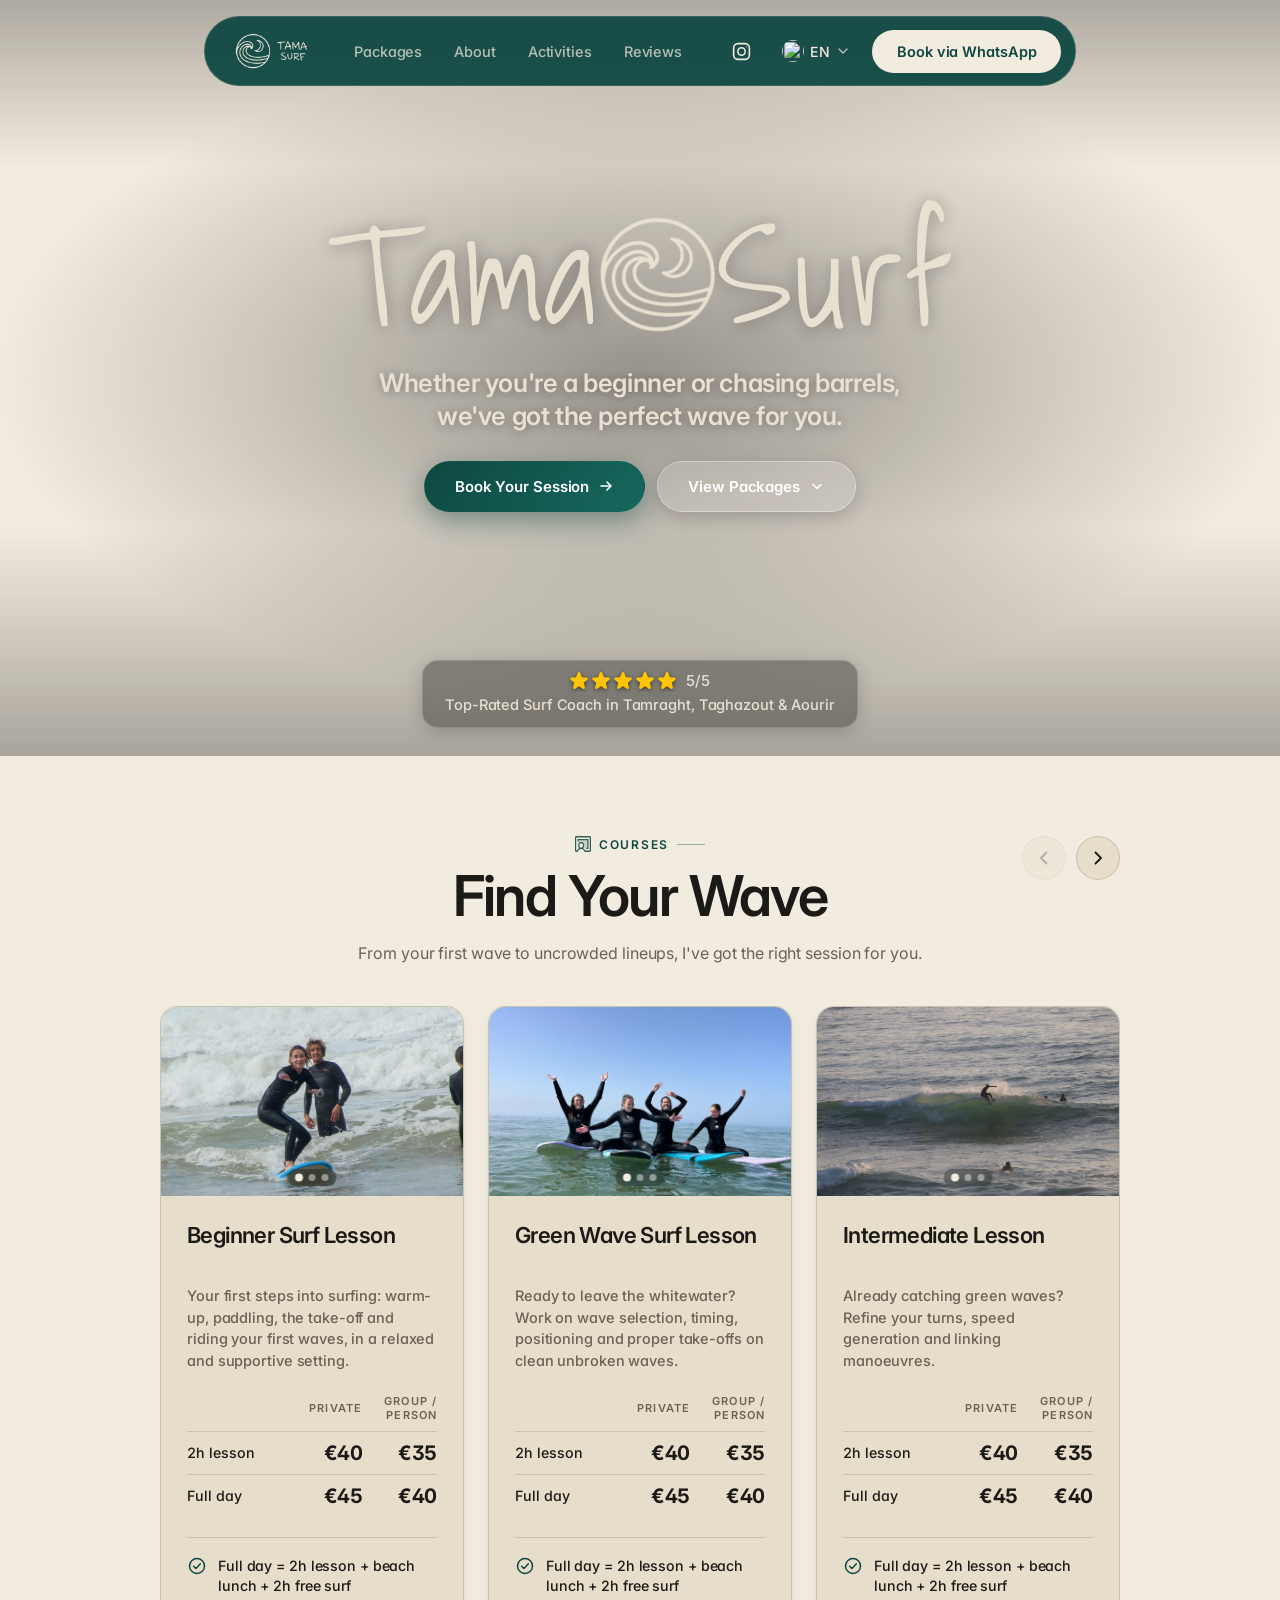
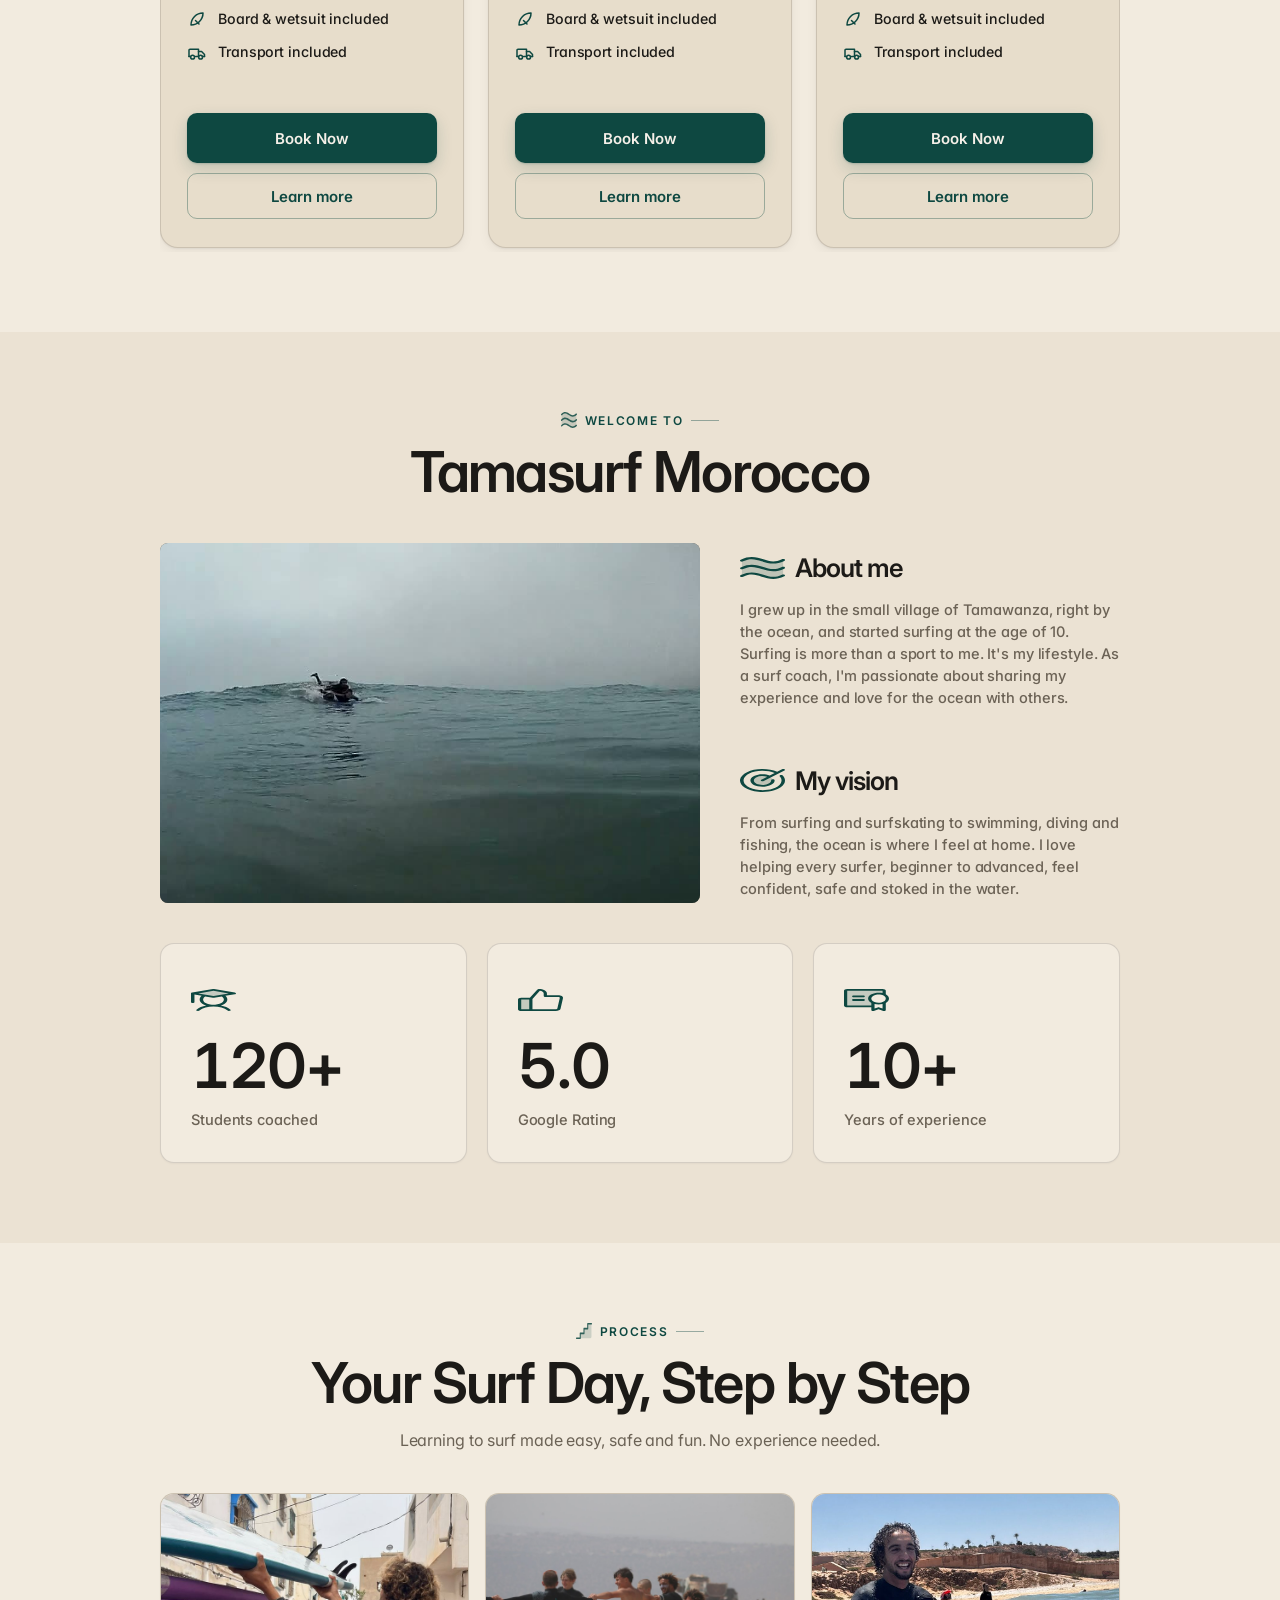
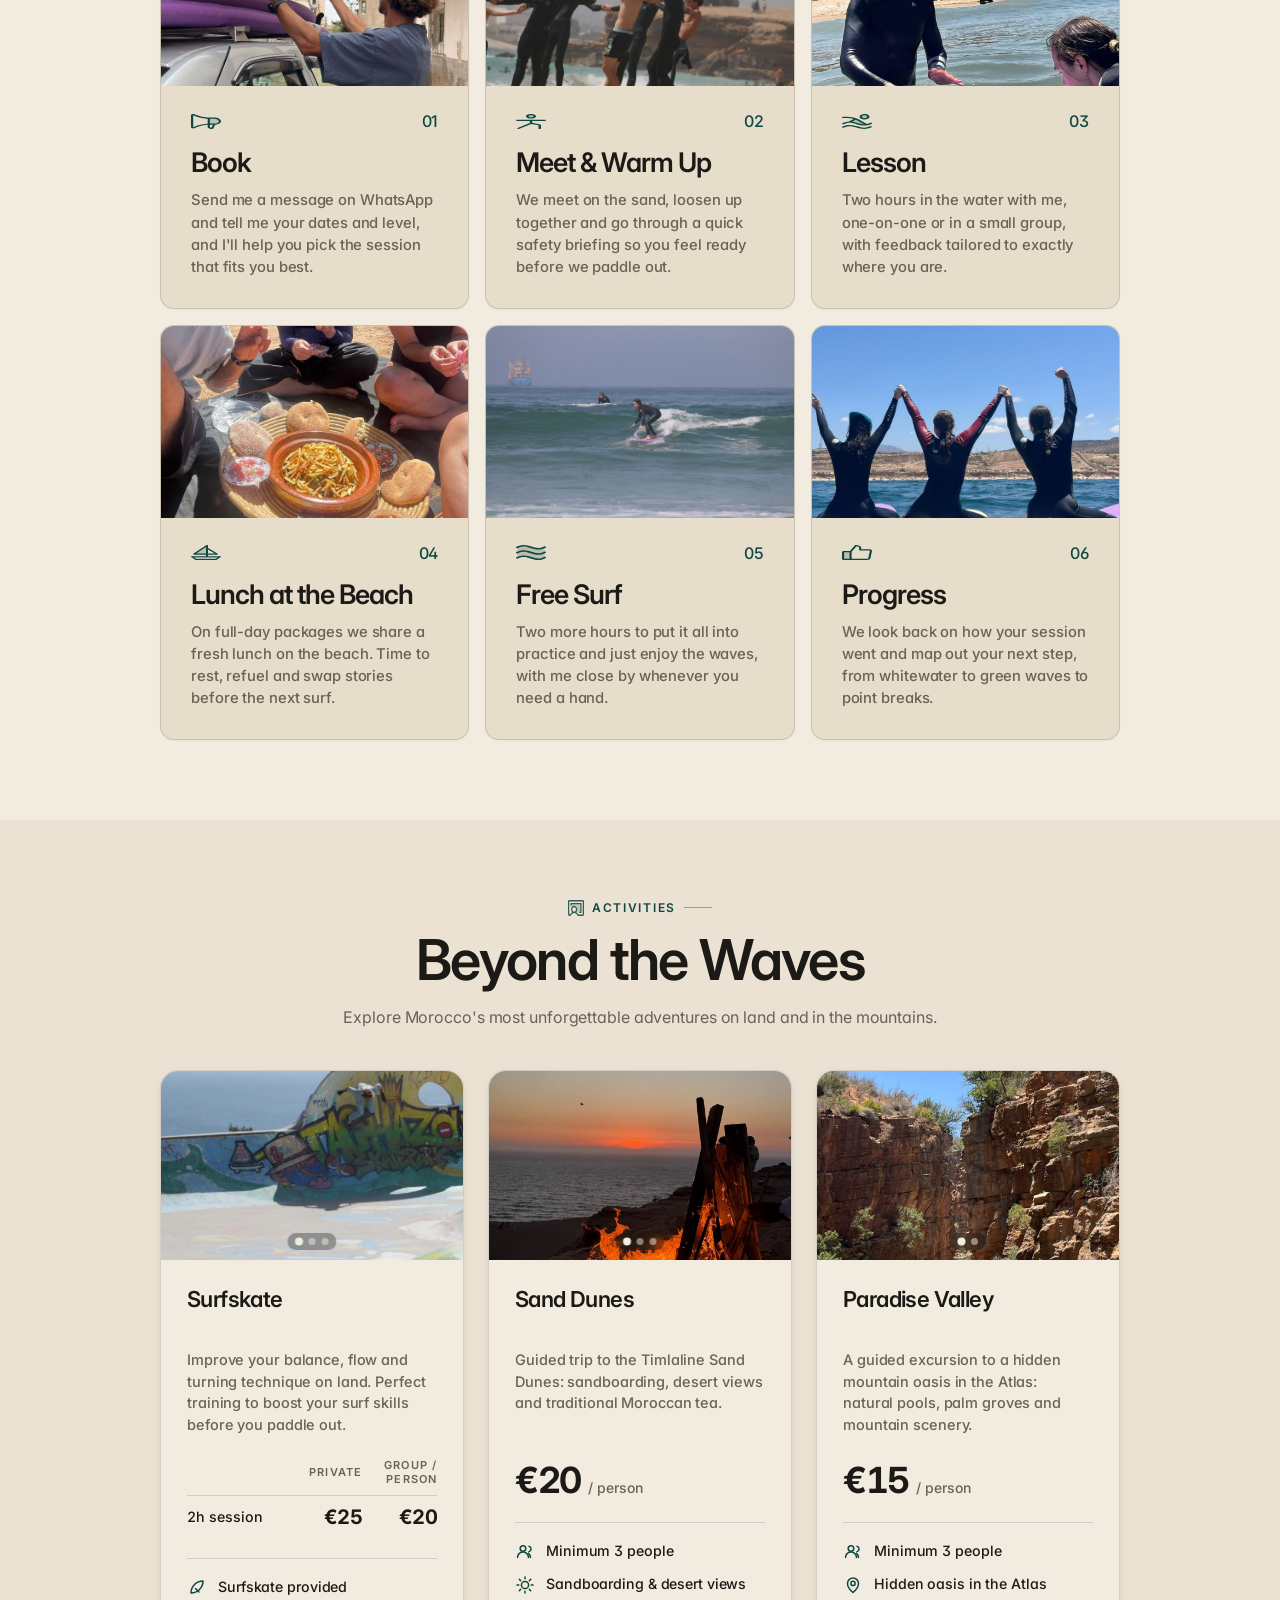
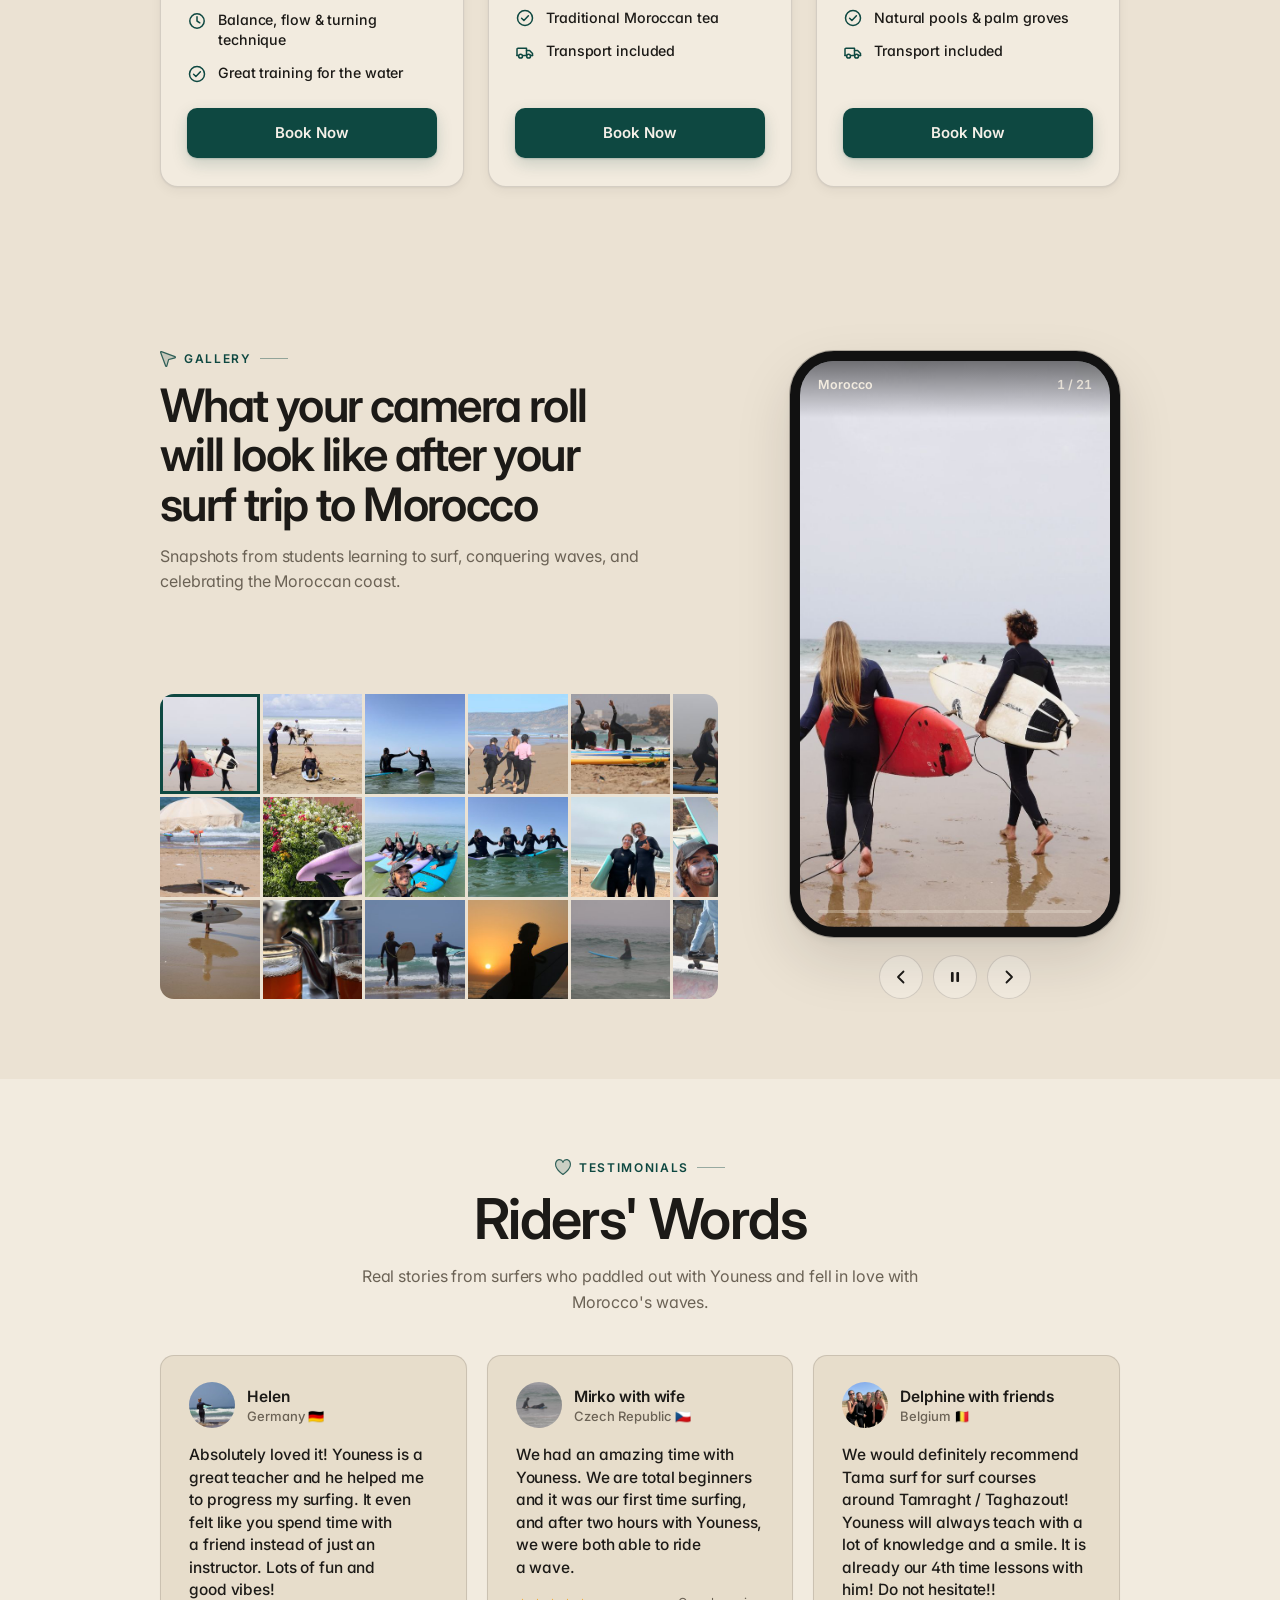
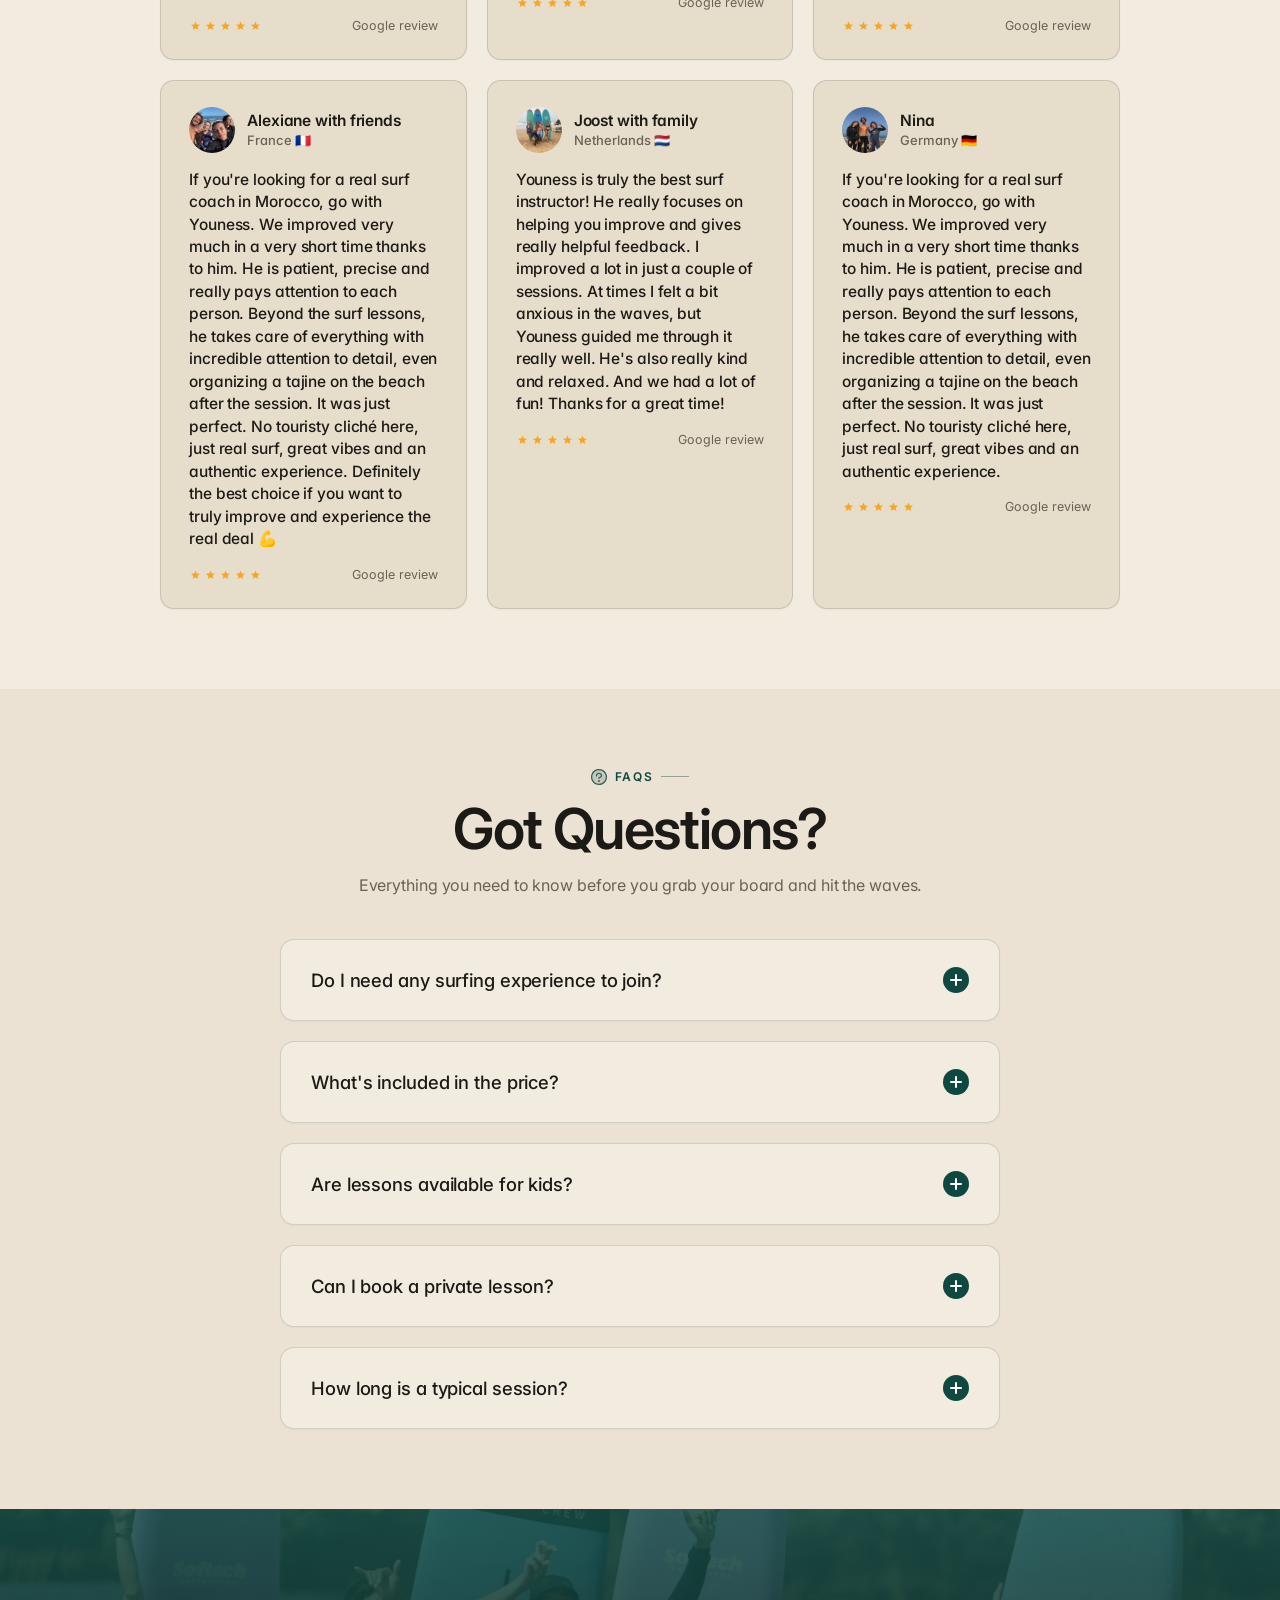
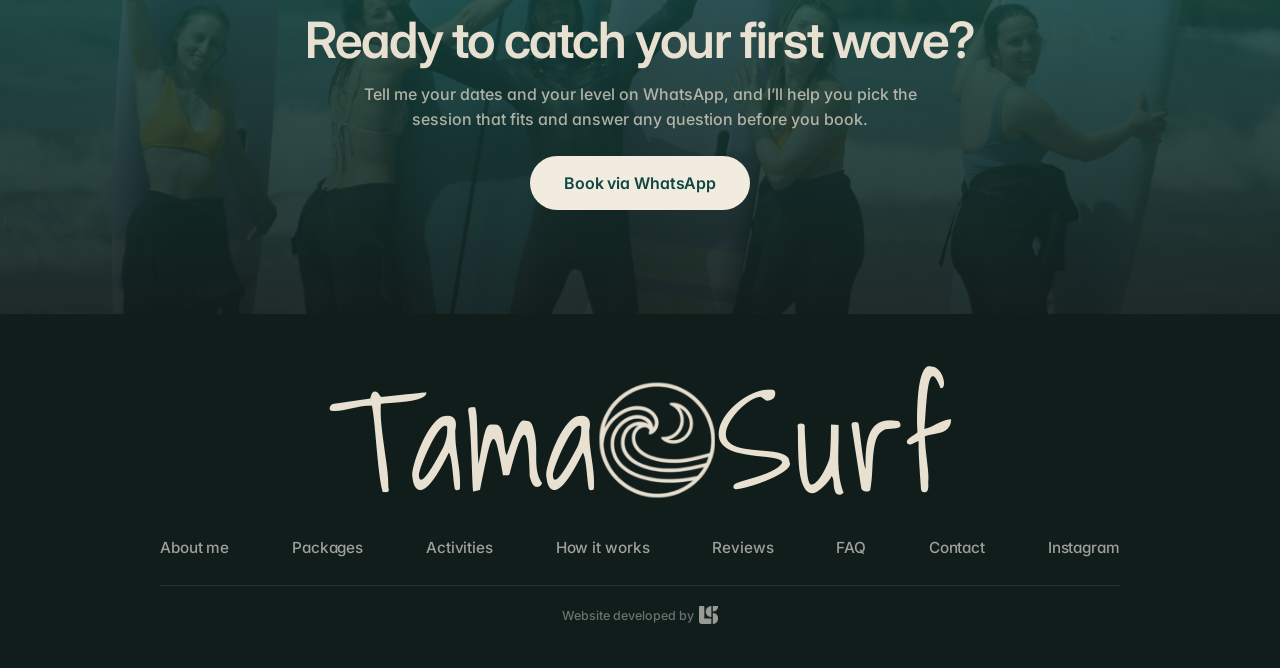
==== commit b511c4f7: "Mobile: swipeable reviews, shorter hero, sturdier About video Reviews: - on phones the six cards bec" ====
--- a/index.html
+++ b/index.html
@@ -381,7 +381,7 @@
 
       <div class="about__main">
         <div class="about__media">
-          <video src="assets/about-video.mp4" poster="assets/about-youness.jpg"
+          <video data-about-video src="assets/about-video.mp4" poster="assets/about-video-poster.jpg"
                  autoplay muted loop playsinline preload="metadata" aria-hidden="true"></video>
         </div>
 
@@ -701,7 +701,13 @@
         <p class="section-sub" data-i18n="tst_sub">Real stories from surfers who paddled out with Youness and fell in love with Morocco's waves.</p>
       </div>
 
-      <div class="tst__grid" data-tst-grid></div>
+      <div class="tst__carousel">
+        <div class="tst__grid" data-tst-grid data-pkg-track tabindex="0" role="group" aria-label="Avis clients"></div>
+        <div class="pkg__nav tst__nav">
+          <button class="pkg__arrow" type="button" data-pkg-prev aria-label="Avis précédent"><svg viewBox="0 0 20 20" fill="none" stroke="currentColor" stroke-width="1.8" stroke-linecap="round" stroke-linejoin="round" aria-hidden="true"><path d="M12.5 4.5 7 10l5.5 5.5"/></svg></button>
+          <button class="pkg__arrow" type="button" data-pkg-next aria-label="Avis suivant"><svg viewBox="0 0 20 20" fill="none" stroke="currentColor" stroke-width="1.8" stroke-linecap="round" stroke-linejoin="round" aria-hidden="true"><path d="M7.5 4.5 13 10l-5.5 5.5"/></svg></button>
+        </div>
+      </div>
     </div>
   </section>
 
--- a/style.css
+++ b/style.css
@@ -774,6 +774,7 @@
   }
 }
 .pkg__nav { display: flex; justify-content: flex-end; gap: 10px; }
+.tst__nav { display: none; }   /* desktop shows a plain grid, nothing to page through */
 .pkg__arrow {
   width: 44px;
   height: 44px;
@@ -1877,7 +1878,6 @@
 @media (max-width: 600px) {
   .process__grid { grid-template-columns: 1fr; }
   .spots__strip  { grid-template-columns: 1fr 1fr; }
-  .tst__grid     { grid-template-columns: 1fr; }
   .pkg__track > .pkg { flex-basis: 100%; }
 }
 @media (max-width: 760px) {
@@ -1925,6 +1925,35 @@
   .pkg__feat { font-size: 13.8px; }
   .pkg__nav { justify-content: center; }
 
+  .tst__carousel { display: flex; flex-direction: column; gap: 16px; }
+  .tst__nav { display: flex; justify-content: center; }
+  /* reviews become a swipeable row on phones: six stacked cards ate the screen */
+  .tst__grid {
+    display: flex;
+    grid-template-columns: none;
+    gap: 14px;
+    overflow-x: auto;
+    scroll-snap-type: x mandatory;
+    scroll-padding: 0;
+    overscroll-behavior-x: contain;
+    scrollbar-width: none;
+    /* bleed to the screen edges so the peeking card isn't clipped by the padding */
+    margin: 0 calc(var(--pad-x) * -1);
+    padding: 4px var(--pad-x);
+  }
+  .tst__grid::-webkit-scrollbar { display: none; }
+  .tst__grid > .tcard {
+    flex: 0 0 86%;          /* a sliver of the next card signals swiping */
+    scroll-snap-align: start;
+  }
+  /* long reviews would otherwise set a huge height for every card */
+  .tcard__text {
+    display: -webkit-box;
+    -webkit-line-clamp: 9;
+    -webkit-box-orient: vertical;
+    overflow: hidden;
+  }
+
   /* cards + panels */
   .spots { padding: 44px var(--pad-x); }
   .spots__title { font-size: 21px; }
@@ -1944,8 +1973,12 @@
   .nav__logo { height: 40px; }
   .lang-btn { padding: 4px 8px; gap: 4px; }
   .lang-chevron { display: none; }
-  .hero { height: 92vh; min-height: 620px; }
+  .hero { height: 70vh; min-height: 480px; }
   .hero__content { padding-top: 84px; padding-bottom: 20px; }
+  /* phones: drop the auto margins so the badge sits under the buttons
+     instead of being pushed to the bottom edge with a gap in between */
+  .hero__title { margin-top: 0; }
+  .hero__badge { margin-top: 18px; }
   .hero__body { margin-top: 16px; }
   .footer__links { justify-content: center; gap: 16px 24px; }
   .footer { padding: 44px var(--pad-x) 36px; }
